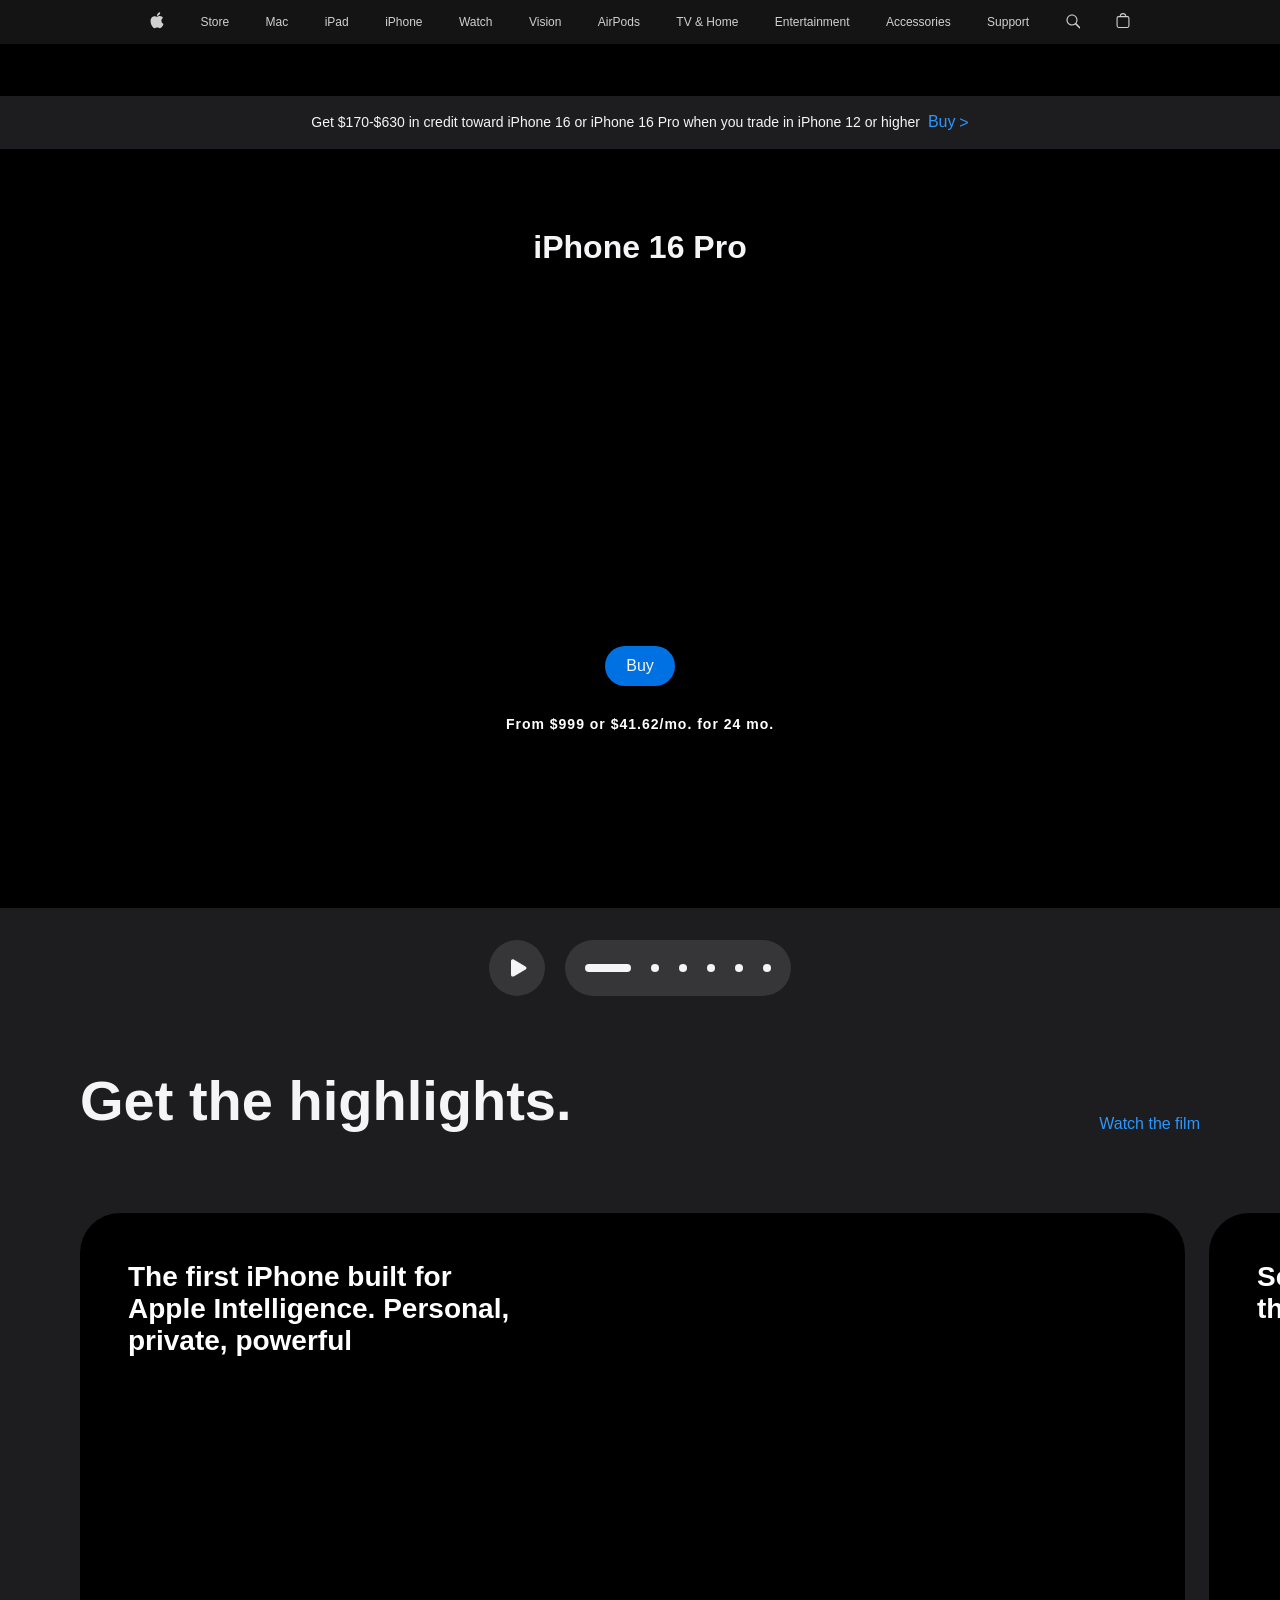
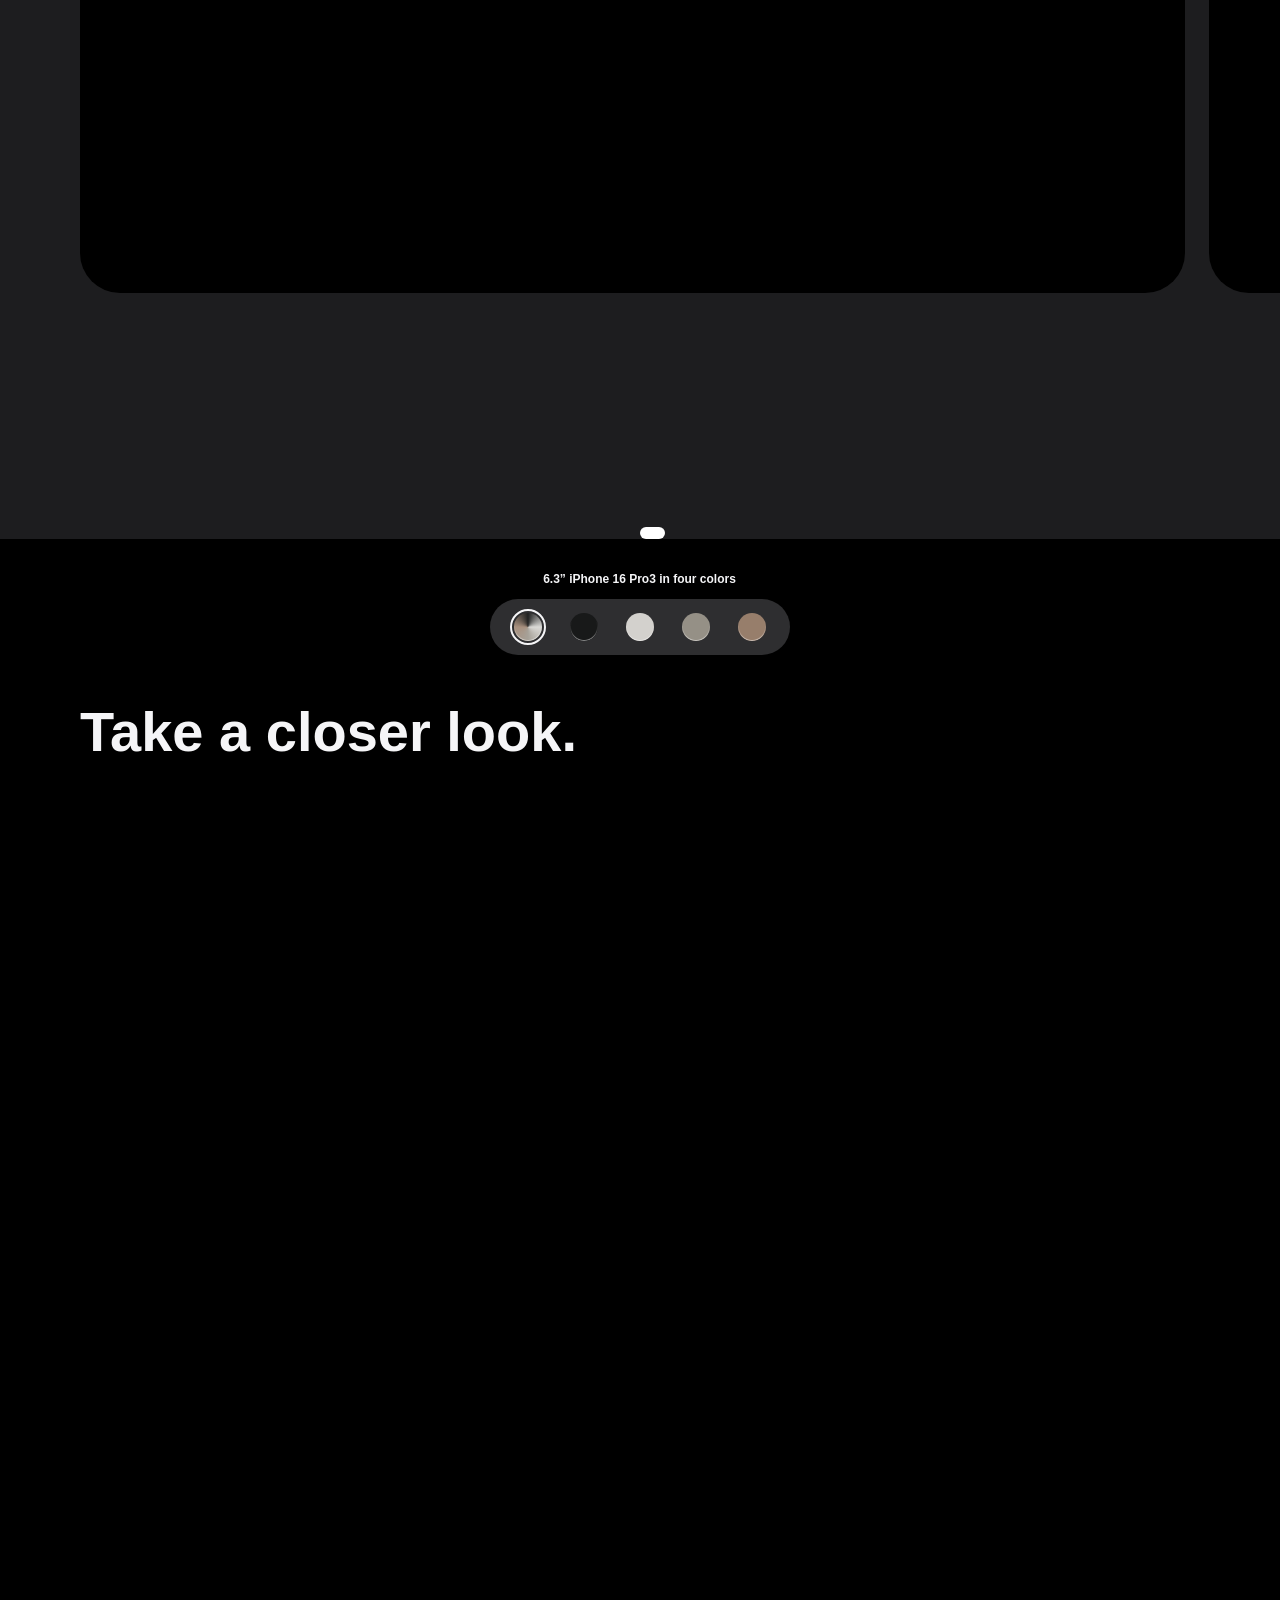
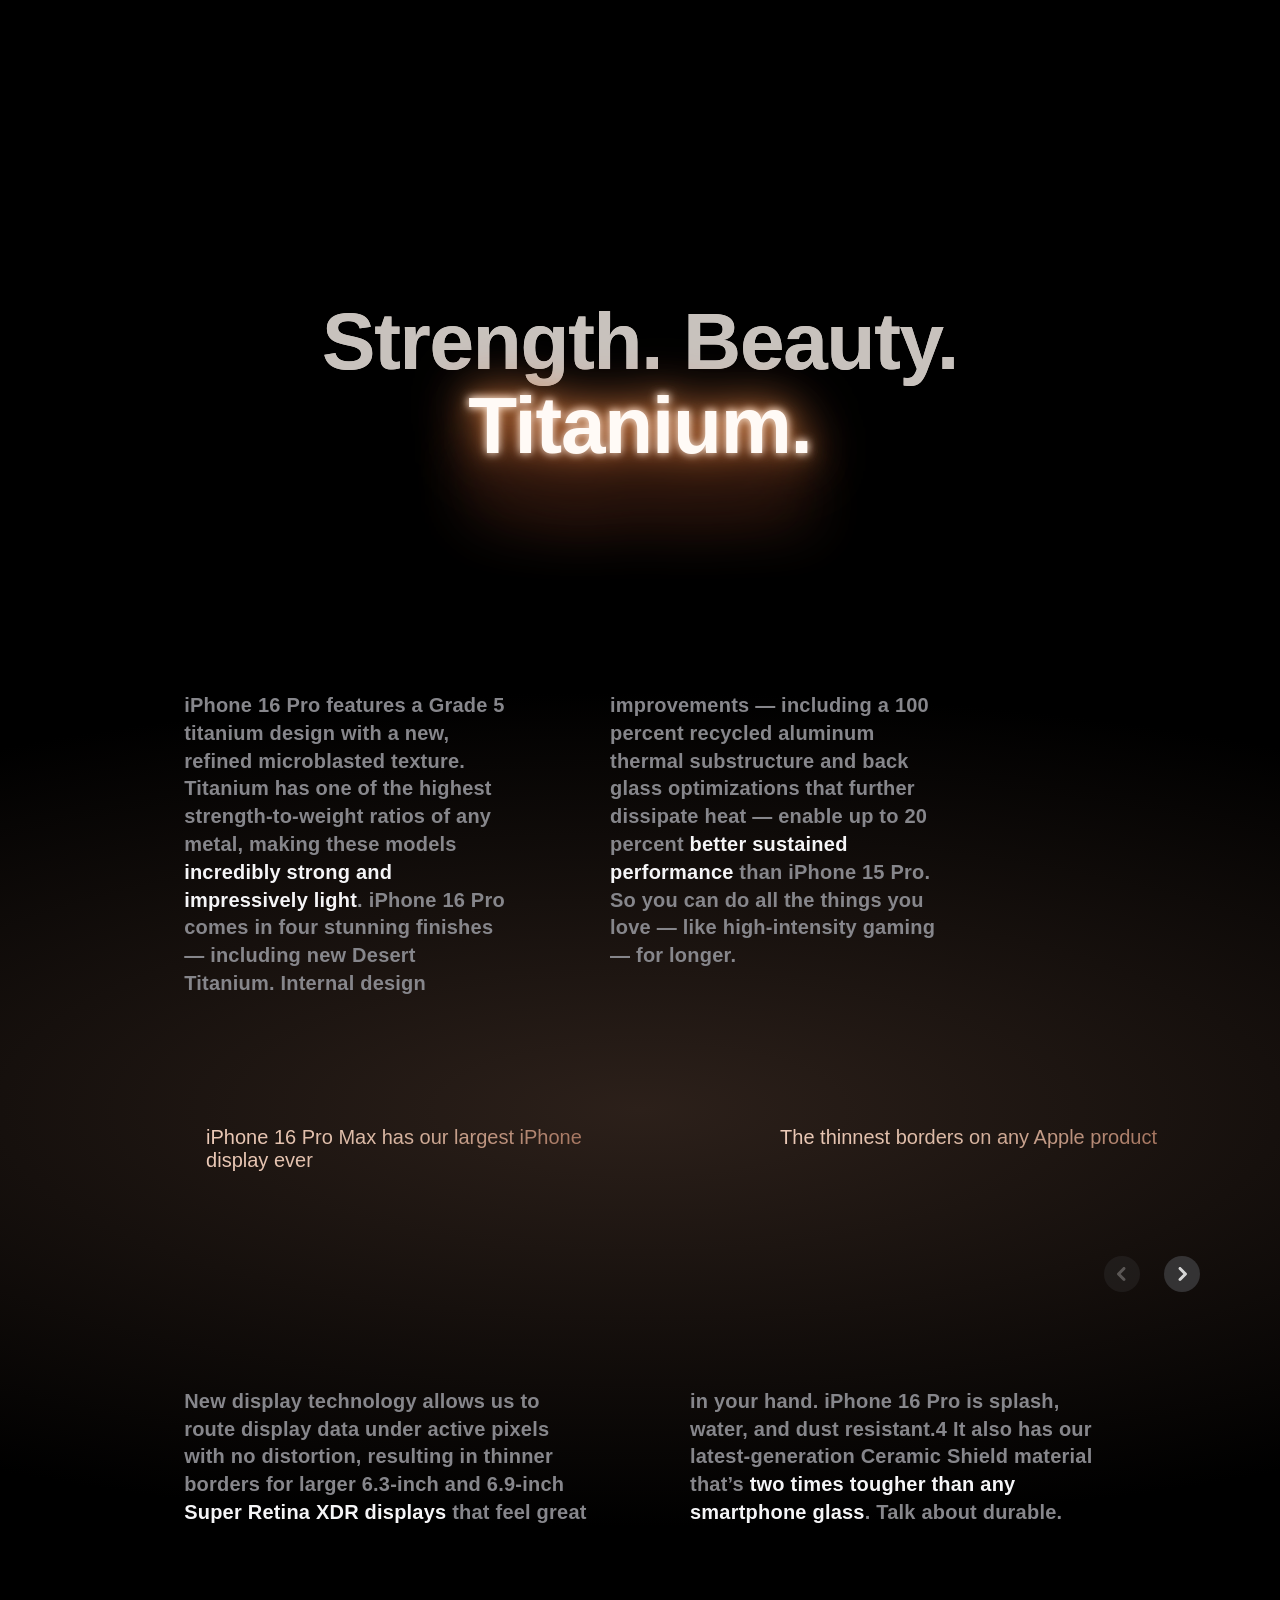
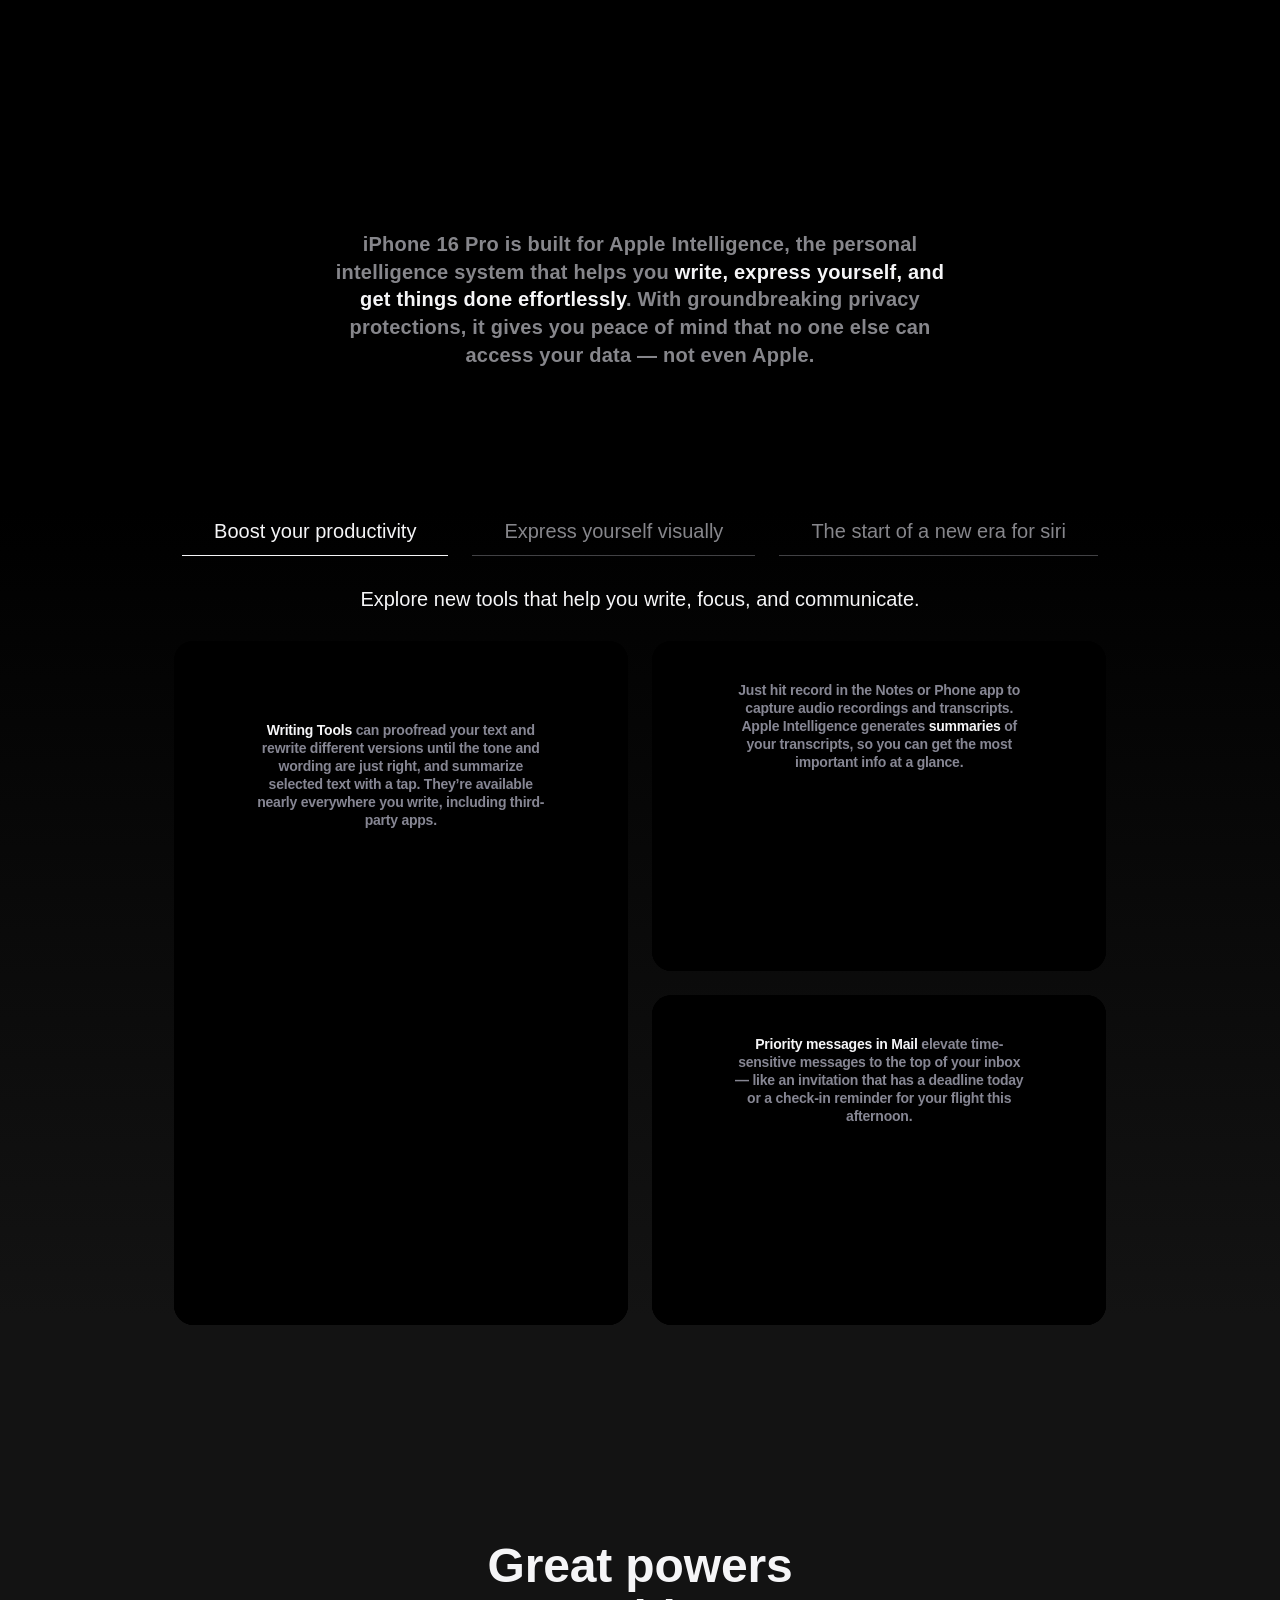
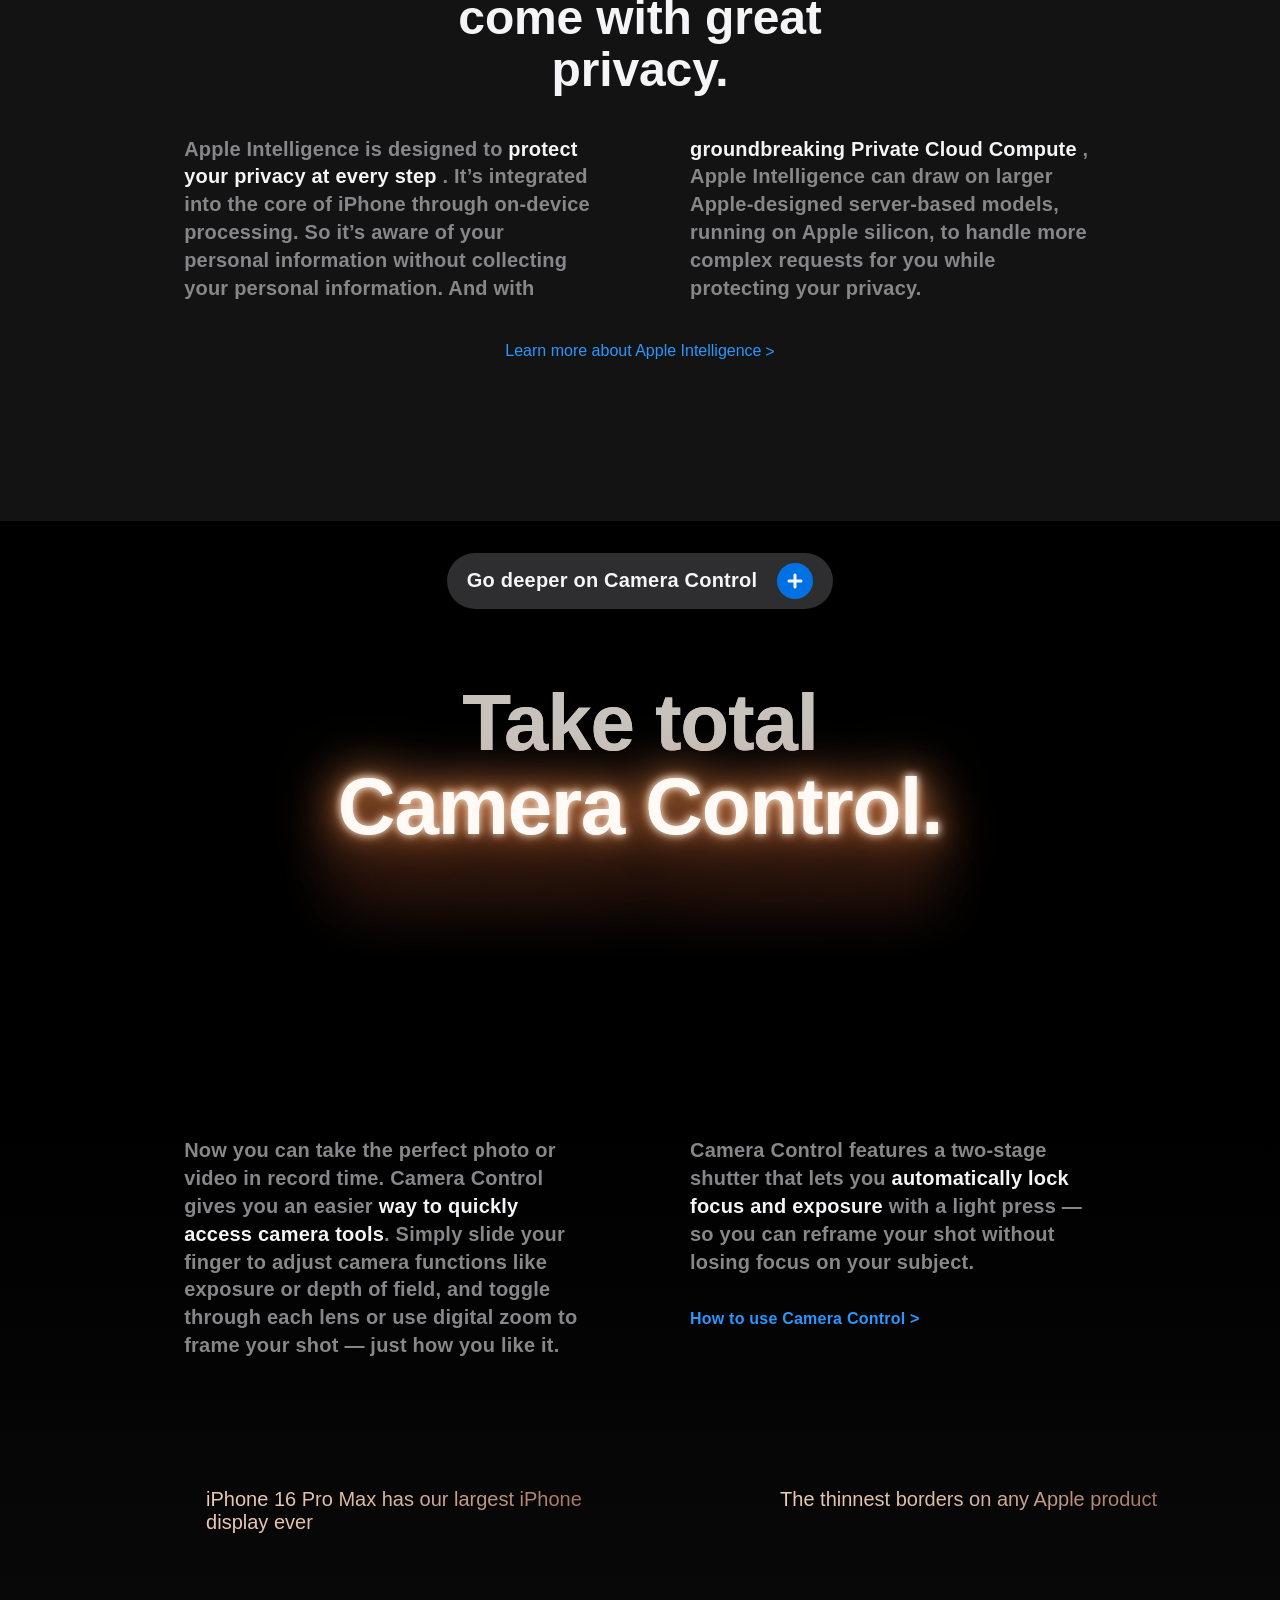
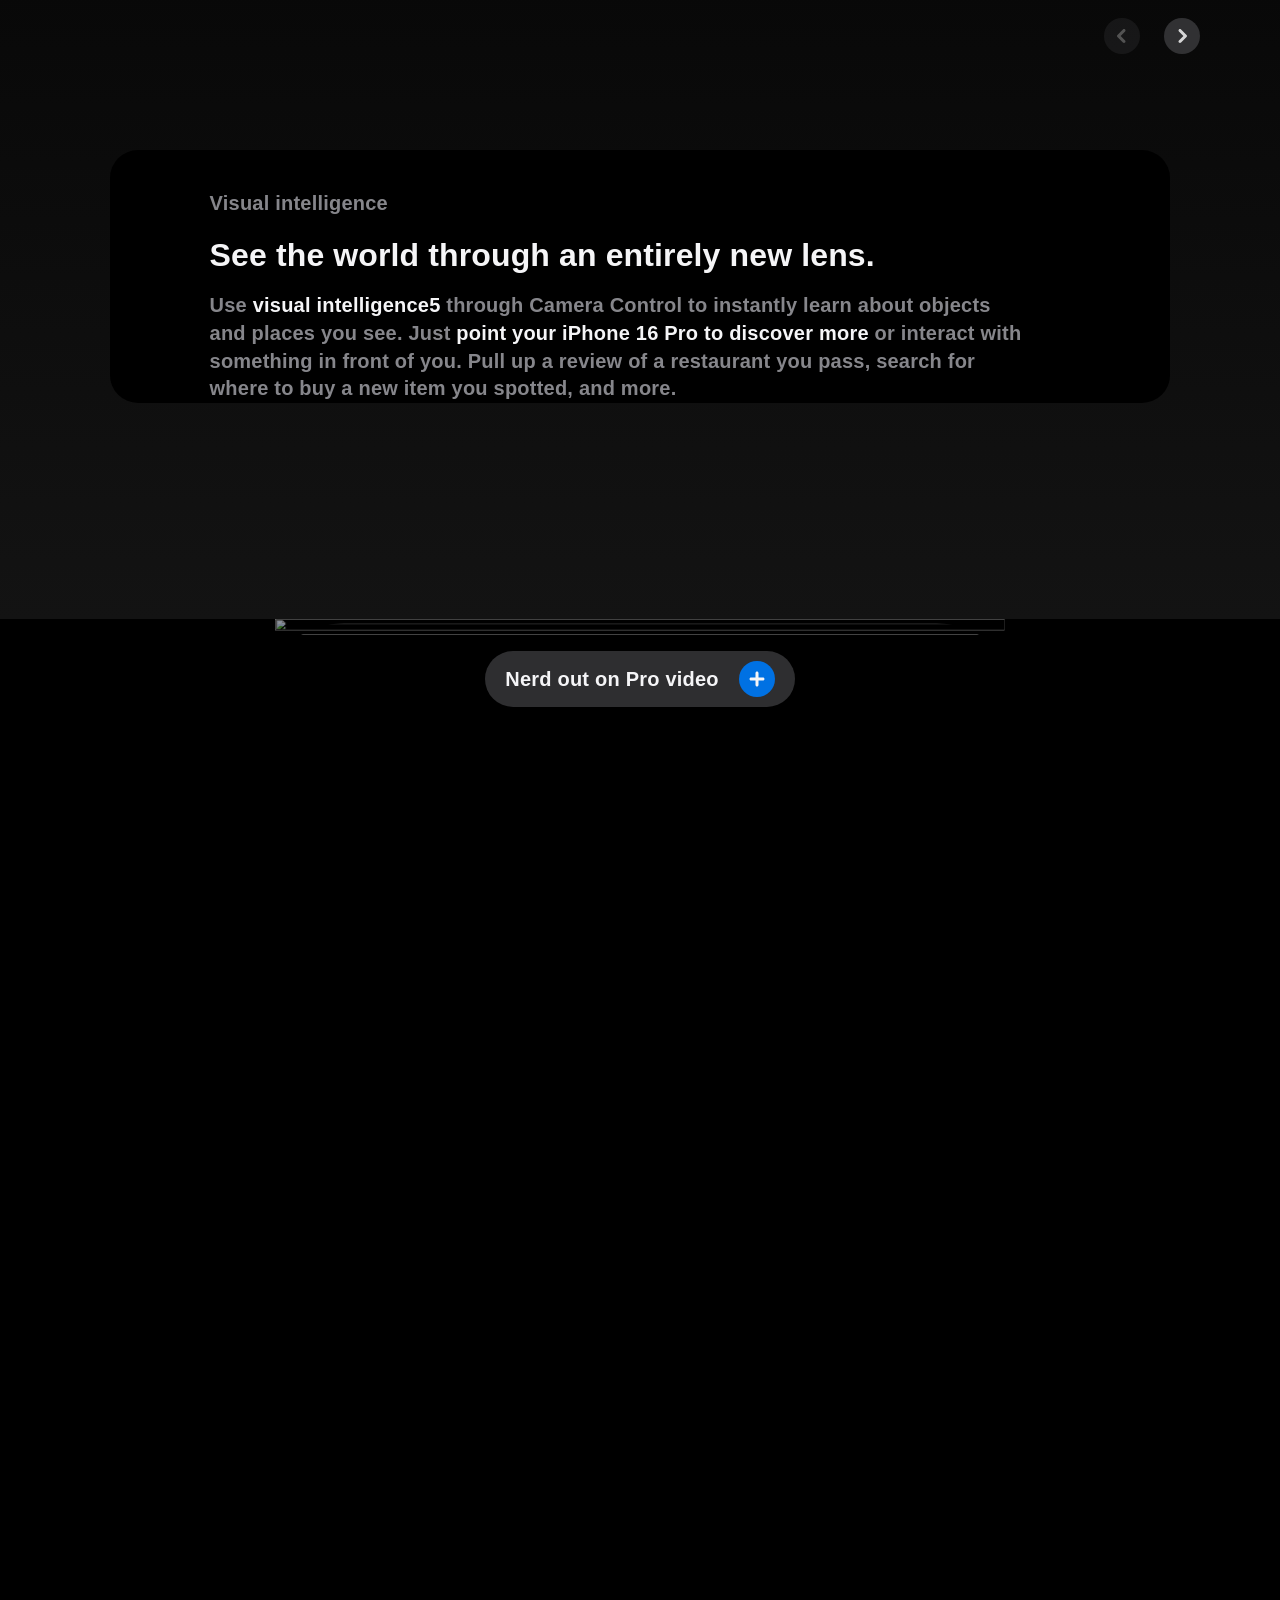
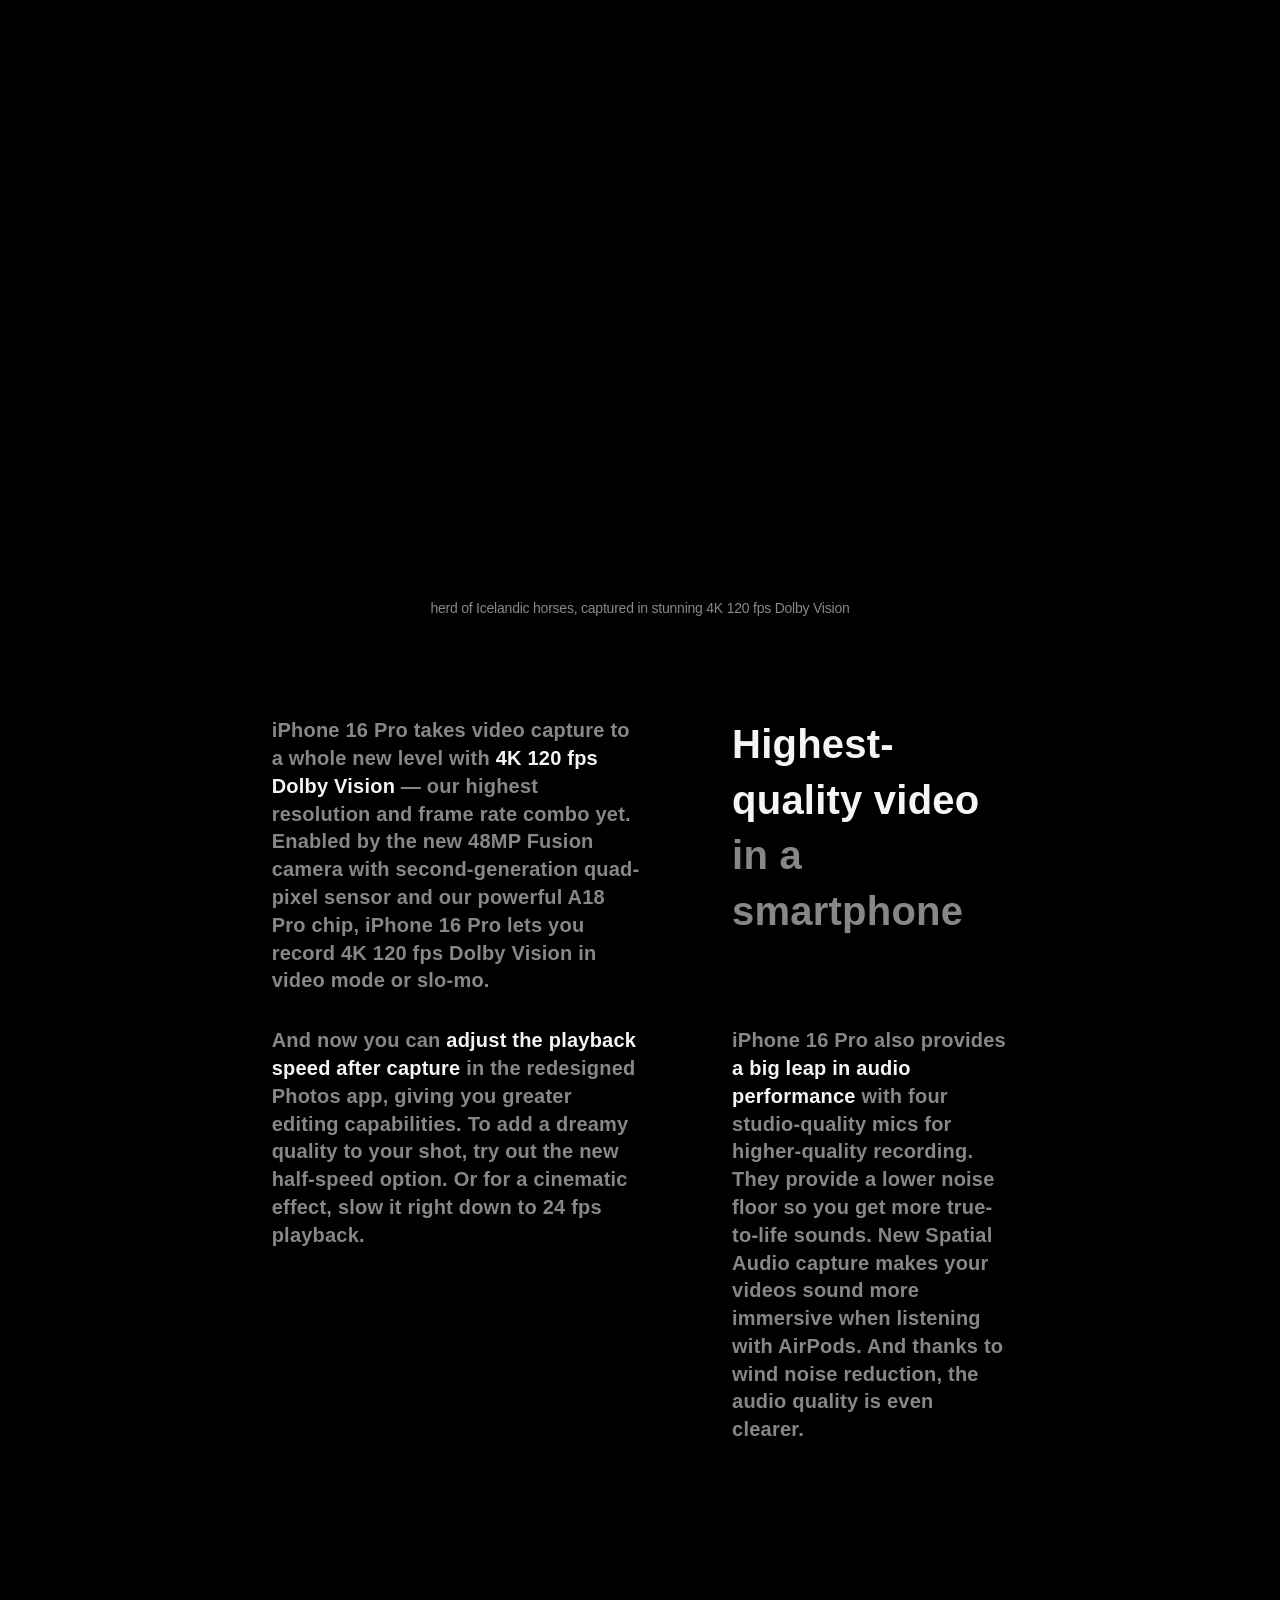
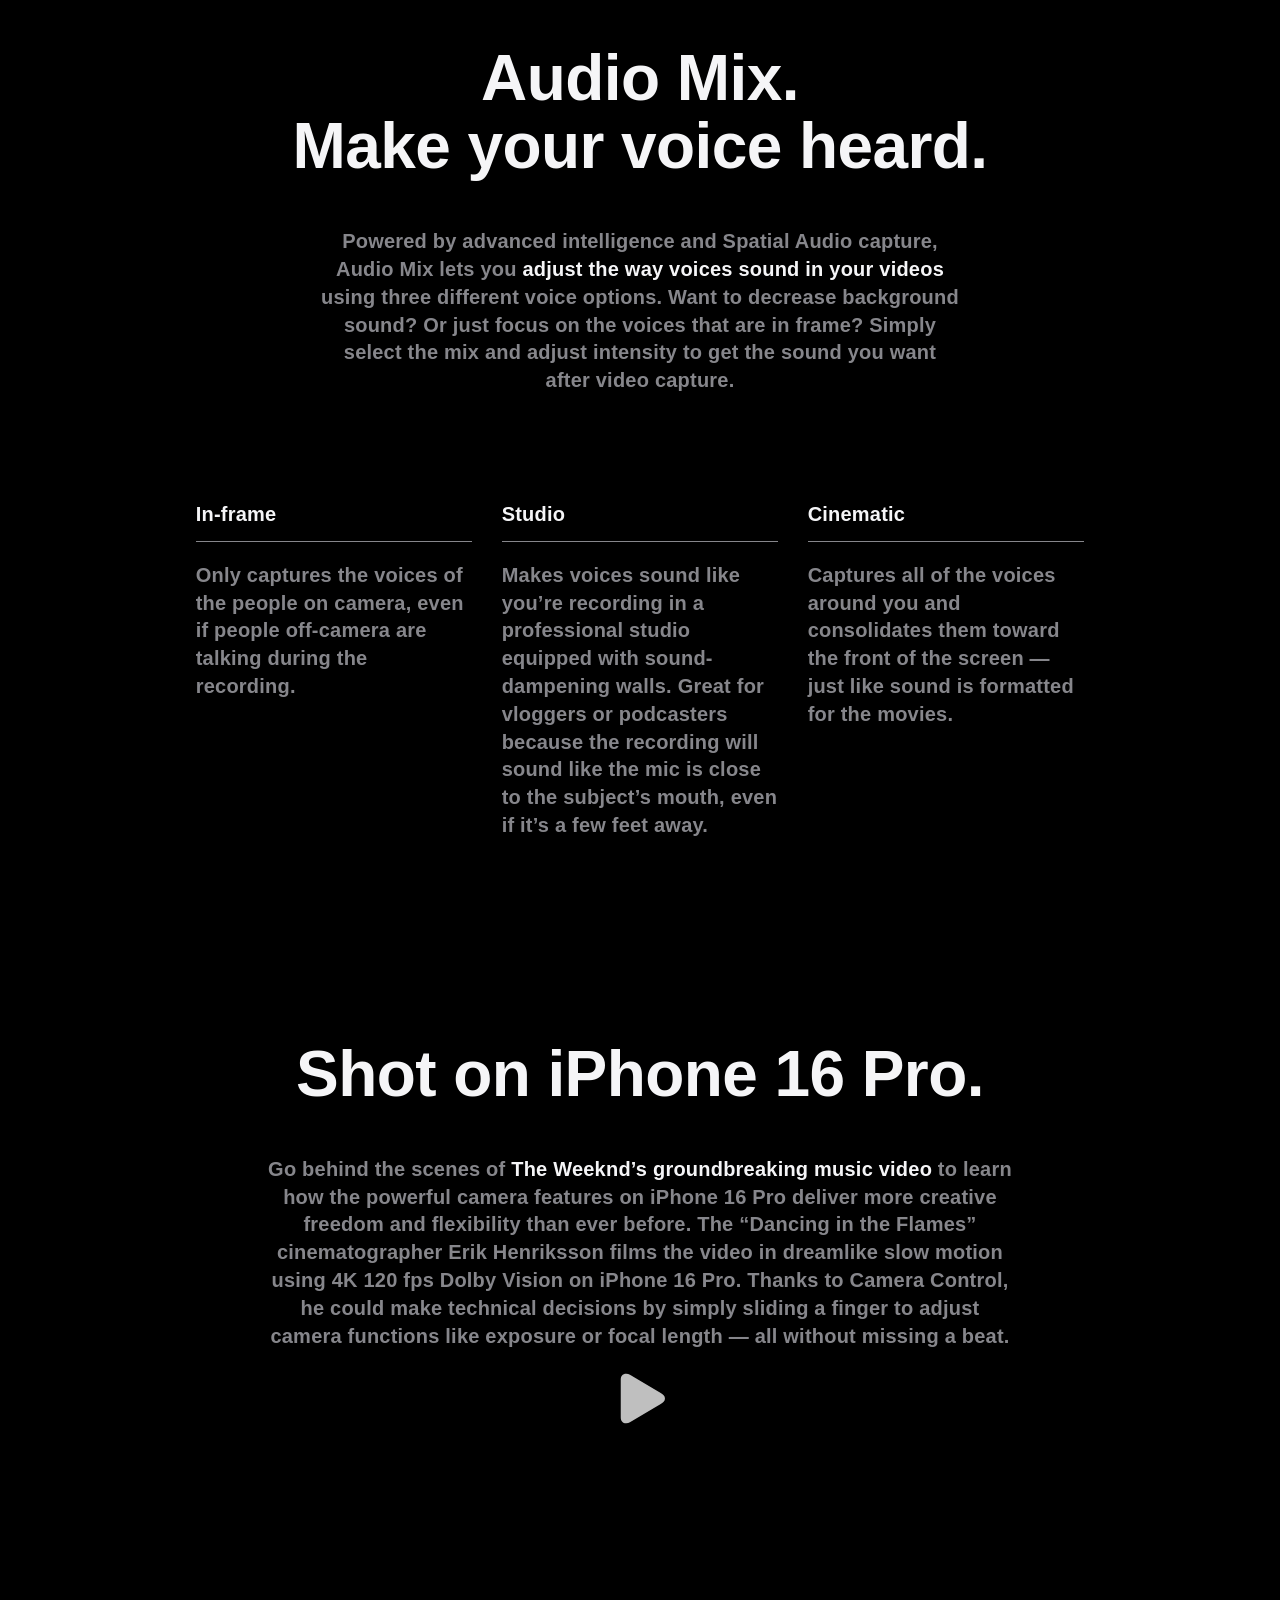
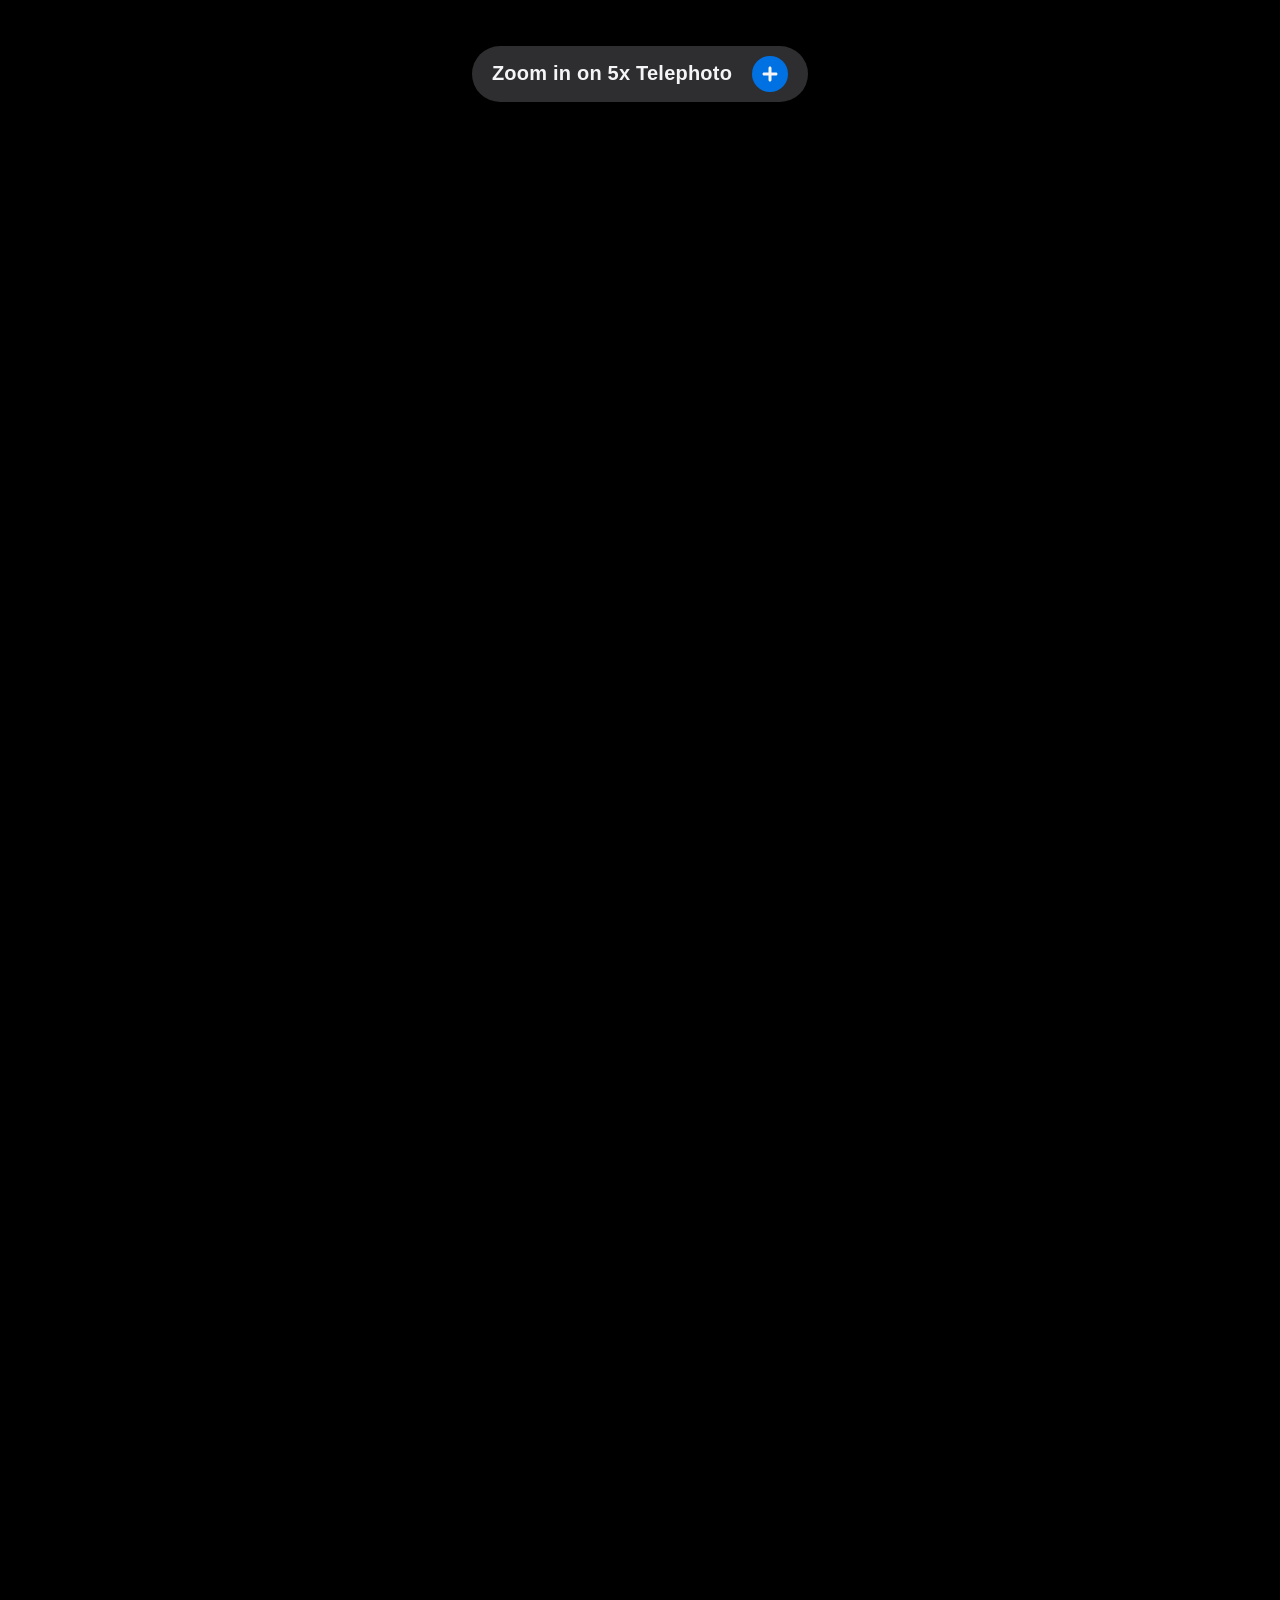
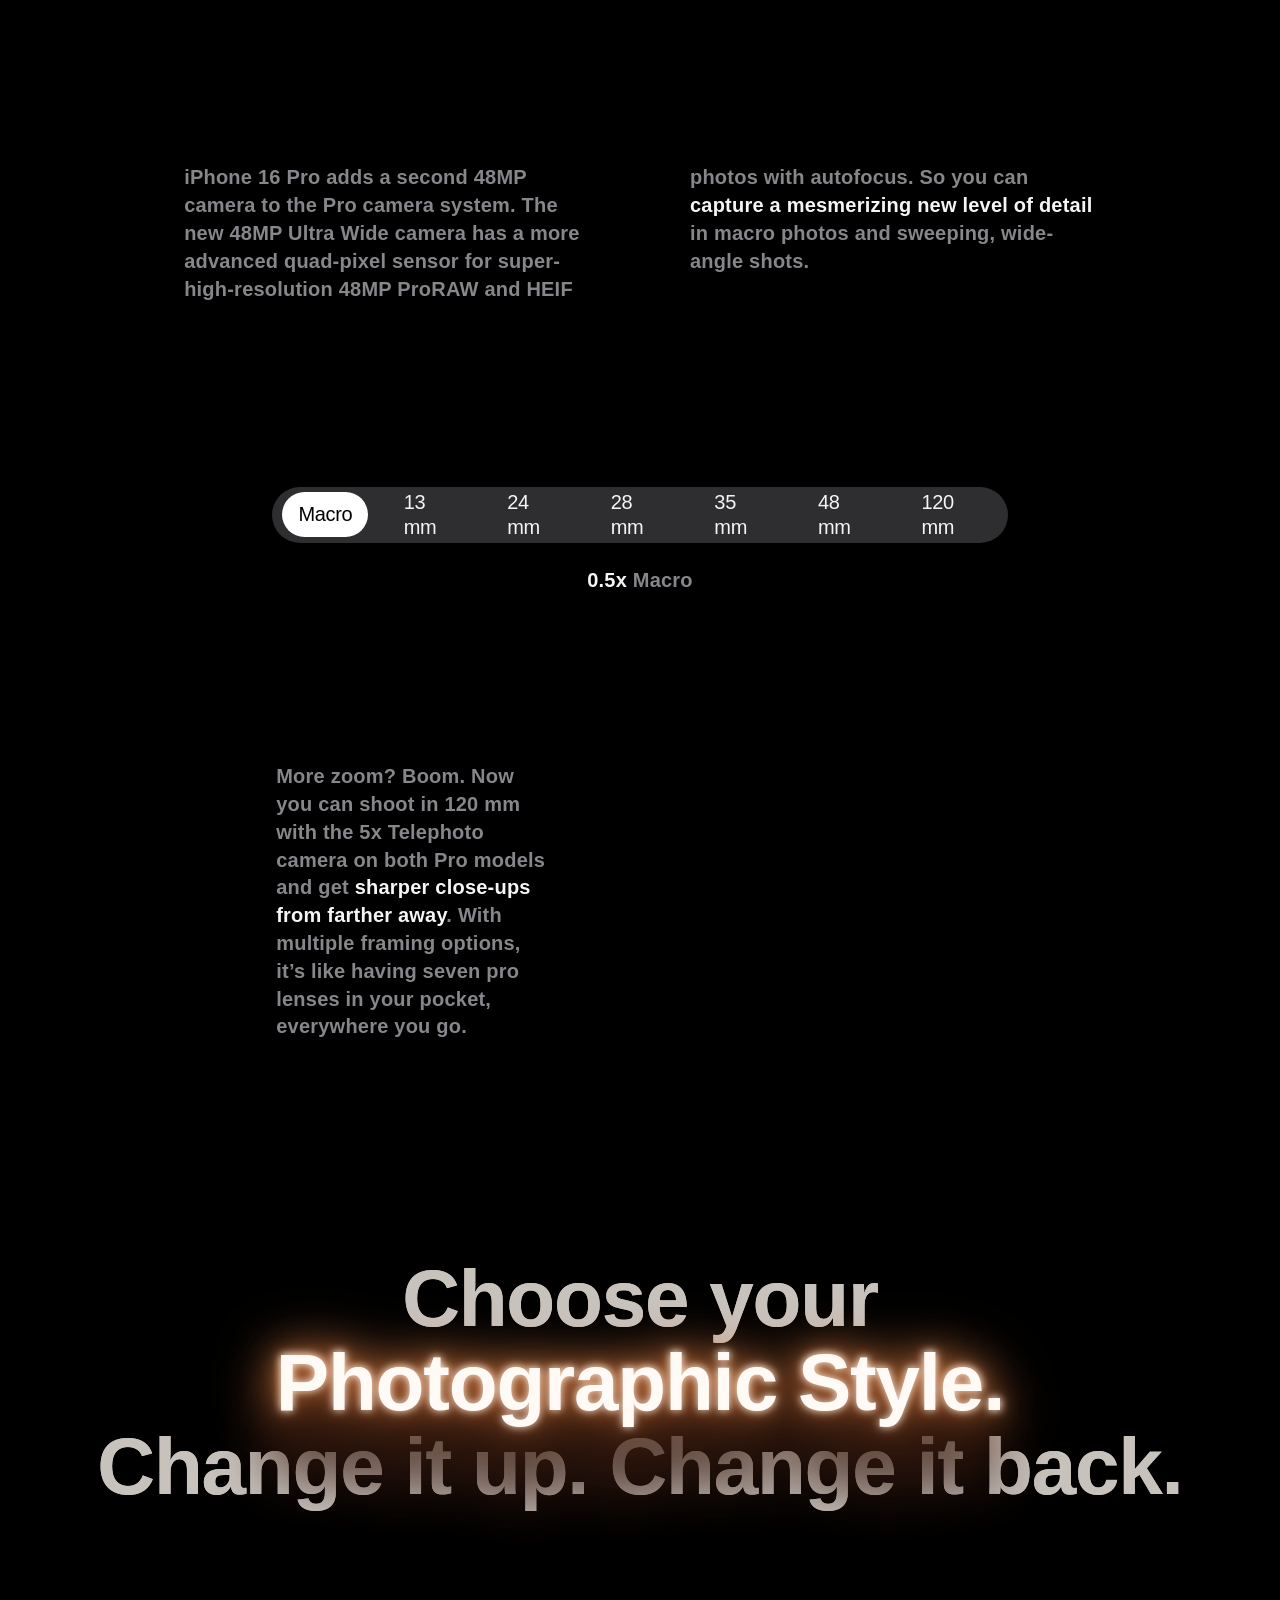
==== index.html @ 5efe0262 "modified:   css/component.css 	modified:   css/index.css 	modified:   index.html" ====
<!DOCTYPE html>
<html lang="en">
  <head>
    <meta charset="UTF-8" />
    <meta http-equiv="X-UA-Compatible" content="IE=edge" />
    <meta name="viewport" content="width=device-width, initial-scale=1.0" />
    <title>Document</title>
    <link rel="stylesheet" href="css/reset.css" />
    <link rel="stylesheet" href="css/index.css" />
    <script src="js/tools.js"></script>
    <script src="js/index.js"></script>
  </head>
  <body>
    <nav class="navcls normalnav">
      <div class="navoverlay">
      </div>
      <ul>
        <li>
          <a href="#">
            <svg height="44" viewBox="0 0 14 44" width="14">
              <path
                d="m13.0729 17.6825a3.61 3.61 0 0 0 -1.7248 3.0365 3.5132 3.5132 0 0 0 2.1379 3.2223 8.394 8.394 0 0 1 -1.0948 2.2618c-.6816.9812-1.3943 1.9623-2.4787 1.9623s-1.3633-.63-2.613-.63c-1.2187 0-1.6525.6507-2.644.6507s-1.6834-.9089-2.4787-2.0243a9.7842 9.7842 0 0 1 -1.6628-5.2776c0-3.0984 2.014-4.7405 3.9969-4.7405 1.0535 0 1.9314.6919 2.5924.6919.63 0 1.6112-.7333 2.8092-.7333a3.7579 3.7579 0 0 1 3.1604 1.5802zm-3.7284-2.8918a3.5615 3.5615 0 0 0 .8469-2.22 1.5353 1.5353 0 0 0 -.031-.32 3.5686 3.5686 0 0 0 -2.3445 1.2084 3.4629 3.4629 0 0 0 -.8779 2.1585 1.419 1.419 0 0 0 .031.2892 1.19 1.19 0 0 0 .2169.0207 3.0935 3.0935 0 0 0 2.1586-1.1368z"
              ></path>
            </svg>
          </a>
        </li>
        <li>
          <a href="#">Store</a>
          <div class="secondmenu">
            <nav>
              <ul class="flyout-menu">
                <li class="flyout-column">
                  <span class="graytext flyout-item">Shop</span>
                  <h2 class="contenttext7 flyout-item">
                    <a href="#">Explore All iPhone</a>
                  </h2>
                  <h2 class="contenttext7 flyout-item">
                    <a href="#">iPhone 16 Pro</a>
                  </h2>
                  <h2 class="contenttext7 flyout-item">
                    <a href="#">iPhone 16</a>
                  </h2>
                  <h2 class="contenttext7 flyout-item">
                    <a href="#">iPhone 16e</a>
                  </h2>
                  <h2 class="contenttext7 flyout-item">
                    <a href="#">iPhone 15</a>
                  </h2>
                </li>
                <li class="flyout-column">
                  <span class="graytext flyout-item">Quick Links</span>
                  <a class="flyout-item" href="#">Shop iPhone</a>
                  <a class="flyout-item" href="#">iPhone Accessories</a>
                  <a class="flyout-item" href="#">Apple Trade In</a>
                  <a class="flyout-item" href="#">Carrier Deals at Apple</a>
                  <a class="flyout-item" href="#">Financing</a>
                </li>
                <li class="flyout-column">
                  <span class="graytext flyout-item">Shop Special Stores</span>
                  <a class="flyout-item" href="#">iPhone Support</a>
                  <a class="flyout-item" href="#">AppleCare+ for iPhone</a>
                  <a class="flyout-item" href="#">iOS 26 Preview</a>
                  <a class="flyout-item" href="#">Apple Intelligence</a>
                  <a class="flyout-item" href="#">Apps by Apple</a>
                  <a class="flyout-item" href="#">iPhone Privacy</a>
                  <a class="flyout-item" href="#">iCloud+</a>
                  <a class="flyout-item" href="#">Wallet, Pay, Card</a>
                  <a class="flyout-item" href="#">Siri</a>
                </li>
              </ul>
            </nav>
          </div>
        </li>
        <li>
          <a href="#">Mac</a>
          <div class="secondmenu">
            <nav>
              <ul class="flyout-menu">
                <li class="flyout-column">
                  <span class="graytext flyout-item">Shop</span>
                  <h2 class="contenttext7 flyout-item">
                    <a href="#">Explore All iPhone</a>
                  </h2>
                  <h2 class="contenttext7 flyout-item">
                    <a href="#">iPhone 16 Pro</a>
                  </h2>
                  <h2 class="contenttext7 flyout-item">
                    <a href="#">iPhone 16</a>
                  </h2>
                  <h2 class="contenttext7 flyout-item">
                    <a href="#">iPhone 16e</a>
                  </h2>
                  <h2 class="contenttext7 flyout-item">
                    <a href="#">iPhone 15</a>
                  </h2>
                  <h2 class="contenttext7 flyout-item">
                    <a href="#">iPhone 15</a>
                  </h2>
                  <h2 class="contenttext7 flyout-item">
                    <a href="#">iPhone 15</a>
                  </h2>
                </li>
                <li class="flyout-column">
                  <span class="graytext flyout-item">Quick Links</span>
                  <a class="flyout-item" href="#">Shop iPhone</a>
                  <a class="flyout-item" href="#">iPhone Accessories</a>
                  <a class="flyout-item" href="#">Apple Trade In</a>
                  <a class="flyout-item" href="#">Carrier Deals at Apple</a>
                  <a class="flyout-item" href="#">Financing</a>
                  <a class="flyout-item" href="#">Financing</a>
                  <a class="flyout-item" href="#">Financing</a>
                  <a class="flyout-item" href="#">Financing</a>
                  <a class="flyout-item" href="#">Financing</a>
                </li>
                <li class="flyout-column">
                  <span class="graytext flyout-item">Shop Special Stores</span>
                  <a class="flyout-item" href="#">iPhone Support</a>
                  <a class="flyout-item" href="#">AppleCare+ for iPhone</a>
                  <a class="flyout-item" href="#">iOS 26 Preview</a>
                  <a class="flyout-item" href="#">Apple Intelligence</a>
                  <a class="flyout-item" href="#">Apps by Apple</a>
                </li>
              </ul>
            </nav>
          </div>
        </li>
        <li>
          <a href="#">iPad</a>
          <div class="secondmenu">
            <nav>
              <ul class="flyout-menu">
                <li class="flyout-column">
                  <span class="graytext flyout-item">Shop</span>
                  <h2 class="contenttext7 flyout-item">
                    <a href="#">Explore All iPhone</a>
                  </h2>
                  <h2 class="contenttext7 flyout-item">
                    <a href="#">iPhone 16 Pro</a>
                  </h2>
                  <h2 class="contenttext7 flyout-item">
                    <a href="#">iPhone 16</a>
                  </h2>
                  </h2>
                </li>
                <li class="flyout-column">
                  <span class="graytext flyout-item">Quick Links</span>
                  <a class="flyout-item" href="#">Shop iPhone</a>
                  <a class="flyout-item" href="#">iPhone Accessories</a>
                  <a class="flyout-item" href="#">Apple Trade In</a>
                </li>
                <li class="flyout-column">
                  <span class="graytext flyout-item">Shop Special Stores</span>
                  <a class="flyout-item" href="#">iPhone Support</a>
                  <a class="flyout-item" href="#">AppleCare+ for iPhone</a>
                  <a class="flyout-item" href="#">iOS 26 Preview</a>
                  <a class="flyout-item" href="#">Apple Intelligence</a>
                  <a class="flyout-item" href="#">Apps by Apple</a>
                </li>
              </ul>
            </nav>
          </div>
        </li>
        <li>
          <a href="#">iPhone</a>
          <div class="secondmenu">
            <nav>
              <ul class="flyout-menu">
                <li class="flyout-column">
                  <span class="graytext flyout-item">Shop</span>
                  <h2 class="contenttext7 flyout-item">
                    <a href="#">Explore All iPhone</a>
                  </h2>
                  <h2 class="contenttext7 flyout-item">
                    <a href="#">iPhone 16 Pro</a>
                  </h2>
                  <h2 class="contenttext7 flyout-item">
                    <a href="#">iPhone 16</a>
                  </h2>
                  <h2 class="contenttext7 flyout-item">
                    <a href="#">iPhone 16e</a>
                  </h2>
                  <h2 class="contenttext7 flyout-item">
                    <a href="#">iPhone 15</a>
                  </h2>
                  <h2 class="contenttext7 flyout-item">
                    <a href="#">iPhone 15</a>
                  </h2>
                  <h2 class="contenttext7 flyout-item">
                    <a href="#">iPhone 15</a>
                  </h2>
                </li>
                <li class="flyout-column">
                  <span class="graytext flyout-item">Quick Links</span>
                  <a class="flyout-item" href="#">Shop iPhone</a>
                  <a class="flyout-item" href="#">iPhone Accessories</a>
                  <a class="flyout-item" href="#">Apple Trade In</a>
                  <a class="flyout-item" href="#">Carrier Deals at Apple</a>
                  <a class="flyout-item" href="#">Financing</a>
                  <a class="flyout-item" href="#">Financing</a>
                  <a class="flyout-item" href="#">Financing</a>
                  <a class="flyout-item" href="#">Financing</a>
                  <a class="flyout-item" href="#">Financing</a>
                </li>
                <li class="flyout-column">
                  <span class="graytext flyout-item">Shop Special Stores</span>
                  <a class="flyout-item" href="#">iPhone Support</a>
                  <a class="flyout-item" href="#">iPhone Support</a>
                  <a class="flyout-item" href="#">iPhone Support</a>
                  <a class="flyout-item" href="#">iPhone Support</a>
                  <a class="flyout-item" href="#">AppleCare+ for iPhone</a>
                  <a class="flyout-item" href="#">iOS 26 Preview</a>
                  <a class="flyout-item" href="#">Apple Intelligence</a>
                  <a class="flyout-item" href="#">Apps by Apple</a>
                </li>
              </ul>
            </nav>
          </div>
        </li>
        <li>
          <a href="#">Watch</a>
          <div class="secondmenu">
            <nav>
              <ul class="flyout-menu">
                <li class="flyout-column">
                  <span class="graytext flyout-item">Shop</span>
                  <h2 class="contenttext7 flyout-item">
                    <a href="#">Explore All iPhone</a>
                  </h2>
                  <h2 class="contenttext7 flyout-item">
                    <a href="#">iPhone 16 Pro</a>
                  </h2>
                  <h2 class="contenttext7 flyout-item">
                    <a href="#">iPhone 16</a>
                  </h2>
                  <h2 class="contenttext7 flyout-item">
                    <a href="#">iPhone 16e</a>
                  </h2>
                </li>
                <li class="flyout-column">
                  <span class="graytext flyout-item">Quick Links</span>
                  <a class="flyout-item" href="#">Shop iPhone</a>
                  <a class="flyout-item" href="#">iPhone Accessories</a>
                  <a class="flyout-item" href="#">Apple Trade In</a>
                  <a class="flyout-item" href="#">Financing</a>
                  <a class="flyout-item" href="#">Financing</a>
                  <a class="flyout-item" href="#">Financing</a>
                  <a class="flyout-item" href="#">Financing</a>
                </li>
                <li class="flyout-column">
                  <span class="graytext flyout-item">Shop Special Stores</span>
                  <a class="flyout-item" href="#">iPhone Support</a>
                  <a class="flyout-item" href="#">AppleCare+ for iPhone</a>
                  <a class="flyout-item" href="#">iOS 26 Preview</a>
                  <a class="flyout-item" href="#">Apple Intelligence</a>
                  <a class="flyout-item" href="#">Apps by Apple</a>
                </li>
              </ul>
            </nav>
          </div>
        </li>
        <li>
          <a href="#">Vision</a>
          <div class="secondmenu">
            <nav>
              <ul class="flyout-menu">
                <li class="flyout-column">
                  <span class="graytext flyout-item">Shop</span>
                  <h2 class="contenttext7 flyout-item">
                    <a href="#">Explore All iPhone</a>
                  </h2>
                  <h2 class="contenttext7 flyout-item">
                    <a href="#">iPhone 16 Pro</a>
                  </h2>
                  <h2 class="contenttext7 flyout-item">
                    <a href="#">iPhone 16</a>
                  </h2>
                  <h2 class="contenttext7 flyout-item">
                    <a href="#">iPhone 16e</a>
                  </h2>
                  <h2 class="contenttext7 flyout-item">
                    <a href="#">iPhone 15</a>
                  </h2>
                  <h2 class="contenttext7 flyout-item">
                    <a href="#">iPhone 15</a>
                  </h2>
                  <h2 class="contenttext7 flyout-item">
                    <a href="#">iPhone 15</a>
                  </h2>
                </li>
                <li class="flyout-column">
                  <span class="graytext flyout-item">Quick Links</span>
                  <a class="flyout-item" href="#">Shop iPhone</a>
                  <a class="flyout-item" href="#">iPhone Accessories</a>
                  <a class="flyout-item" href="#">Apple Trade In</a>
                  <a class="flyout-item" href="#">Carrier Deals at Apple</a>
                  <a class="flyout-item" href="#">Financing</a>
                  <a class="flyout-item" href="#">Financing</a>
                  <a class="flyout-item" href="#">Financing</a>
                  <a class="flyout-item" href="#">Financing</a>
                  <a class="flyout-item" href="#">Financing</a>
                </li>
                <li class="flyout-column">
                  <span class="graytext flyout-item">Shop Special Stores</span>
                  <a class="flyout-item" href="#">iPhone Support</a>
                  <a class="flyout-item" href="#">AppleCare+ for iPhone</a>
                  <a class="flyout-item" href="#">iOS 26 Preview</a>
                  <a class="flyout-item" href="#">Apple Intelligence</a>
                  <a class="flyout-item" href="#">Apps by Apple</a>
                </li>
              </ul>
            </nav>
          </div>
        </li>
        <li>
          <a href="#">AirPods</a>
          <div class="secondmenu">
            <nav>
              <ul class="flyout-menu">
                <li class="flyout-column">
                  <span class="graytext flyout-item">Shop</span>
                  <h2 class="contenttext7 flyout-item">
                    <a href="#">Explore All iPhone</a>
                  </h2>
                  <h2 class="contenttext7 flyout-item">
                    <a href="#">iPhone 16 Pro</a>
                  </h2>
                  <h2 class="contenttext7 flyout-item">
                    <a href="#">iPhone 16</a>
                  </h2>
                  <h2 class="contenttext7 flyout-item">
                    <a href="#">iPhone 16e</a>
                  </h2>
                  <h2 class="contenttext7 flyout-item">
                    <a href="#">iPhone 15</a>
                  </h2>
                  <h2 class="contenttext7 flyout-item">
                    <a href="#">iPhone 15</a>
                  </h2>
                  <h2 class="contenttext7 flyout-item">
                    <a href="#">iPhone 15</a>
                  </h2>
                </li>
                <li class="flyout-column">
                  <span class="graytext flyout-item">Quick Links</span>
                  <a class="flyout-item" href="#">Shop iPhone</a>
                  <a class="flyout-item" href="#">iPhone Accessories</a>
                  <a class="flyout-item" href="#">Apple Trade In</a>
                  <a class="flyout-item" href="#">Carrier Deals at Apple</a>
                  <a class="flyout-item" href="#">Financing</a>
                  <a class="flyout-item" href="#">Financing</a>
                  <a class="flyout-item" href="#">Financing</a>
                  <a class="flyout-item" href="#">Financing</a>
                  <a class="flyout-item" href="#">Financing</a>
                </li>
                <li class="flyout-column">
                  <span class="graytext flyout-item">Shop Special Stores</span>
                  <a class="flyout-item" href="#">iPhone Support</a>
                  <a class="flyout-item" href="#">AppleCare+ for iPhone</a>
                  <a class="flyout-item" href="#">iOS 26 Preview</a>
                  <a class="flyout-item" href="#">Apple Intelligence</a>
                  <a class="flyout-item" href="#">Apps by Apple</a>
                </li>
              </ul>
            </nav>
          </div>
        </li>
        <li>
          <a href="#">TV & Home</a>
          <div class="secondmenu">
            <nav>
              <ul class="flyout-menu">
                <li class="flyout-column">
                  <span class="graytext flyout-item">Shop</span>
                  <h2 class="contenttext7 flyout-item">
                    <a href="#">Explore All iPhone</a>
                  </h2>
                  <h2 class="contenttext7 flyout-item">
                    <a href="#">iPhone 16 Pro</a>
                  </h2>
                  <h2 class="contenttext7 flyout-item">
                    <a href="#">iPhone 16</a>
                  </h2>
                  <h2 class="contenttext7 flyout-item">
                    <a href="#">iPhone 16e</a>
                  </h2>
                  <h2 class="contenttext7 flyout-item">
                    <a href="#">iPhone 15</a>
                  </h2>
                  <h2 class="contenttext7 flyout-item">
                    <a href="#">iPhone 15</a>
                  </h2>
                  <h2 class="contenttext7 flyout-item">
                    <a href="#">iPhone 15</a>
                  </h2>
                </li>
                <li class="flyout-column">
                  <span class="graytext flyout-item">Quick Links</span>
                  <a class="flyout-item" href="#">Shop iPhone</a>
                  <a class="flyout-item" href="#">iPhone Accessories</a>
                  <a class="flyout-item" href="#">Apple Trade In</a>
                  <a class="flyout-item" href="#">Carrier Deals at Apple</a>
                  <a class="flyout-item" href="#">Financing</a>
                  <a class="flyout-item" href="#">Financing</a>
                  <a class="flyout-item" href="#">Financing</a>
                  <a class="flyout-item" href="#">Financing</a>
                  <a class="flyout-item" href="#">Financing</a>
                </li>
                <li class="flyout-column">
                  <span class="graytext flyout-item">Shop Special Stores</span>
                  <a class="flyout-item" href="#">iPhone Support</a>
                  <a class="flyout-item" href="#">AppleCare+ for iPhone</a>
                  <a class="flyout-item" href="#">iOS 26 Preview</a>
                  <a class="flyout-item" href="#">Apple Intelligence</a>
                  <a class="flyout-item" href="#">Apps by Apple</a>
                </li>
              </ul>
            </nav>
          </div>
        </li>
        <li>
          <a href="#">Entertainment</a>
          <div class="secondmenu">
            <nav>
              <ul class="flyout-menu">
                <li class="flyout-column">
                  <span class="graytext flyout-item">Shop</span>
                  <h2 class="contenttext7 flyout-item">
                    <a href="#">Explore All iPhone</a>
                  </h2>
                  <h2 class="contenttext7 flyout-item">
                    <a href="#">iPhone 16 Pro</a>
                  </h2>
                  <h2 class="contenttext7 flyout-item">
                    <a href="#">iPhone 16</a>
                  </h2>
                  <h2 class="contenttext7 flyout-item">
                    <a href="#">iPhone 16e</a>
                  </h2>
                  <h2 class="contenttext7 flyout-item">
                    <a href="#">iPhone 15</a>
                  </h2>
                  <h2 class="contenttext7 flyout-item">
                    <a href="#">iPhone 15</a>
                  </h2>
                  <h2 class="contenttext7 flyout-item">
                    <a href="#">iPhone 15</a>
                  </h2>
                </li>
                <li class="flyout-column">
                  <span class="graytext flyout-item">Quick Links</span>
                  <a class="flyout-item" href="#">Shop iPhone</a>
                  <a class="flyout-item" href="#">iPhone Accessories</a>
                  <a class="flyout-item" href="#">Apple Trade In</a>
                  <a class="flyout-item" href="#">Carrier Deals at Apple</a>
                  <a class="flyout-item" href="#">Financing</a>
                  <a class="flyout-item" href="#">Financing</a>
                  <a class="flyout-item" href="#">Financing</a>
                  <a class="flyout-item" href="#">Financing</a>
                  <a class="flyout-item" href="#">Financing</a>
                </li>
                <li class="flyout-column">
                  <span class="graytext flyout-item">Shop Special Stores</span>
                  <a class="flyout-item" href="#">iPhone Support</a>
                  <a class="flyout-item" href="#">AppleCare+ for iPhone</a>
                  <a class="flyout-item" href="#">iOS 26 Preview</a>
                  <a class="flyout-item" href="#">Apple Intelligence</a>
                  <a class="flyout-item" href="#">Apps by Apple</a>
                </li>
              </ul>
            </nav>
          </div>
        </li>
        <li>
          <a href="#">Accessories</a>
          <div class="secondmenu">
            <nav>
              <ul class="flyout-menu">
                <li class="flyout-column">
                  <span class="graytext flyout-item">Shop</span>
                  <h2 class="contenttext7 flyout-item">
                    <a href="#">Explore All iPhone</a>
                  </h2>
                  <h2 class="contenttext7 flyout-item">
                    <a href="#">iPhone 16 Pro</a>
                  </h2>
                  <h2 class="contenttext7 flyout-item">
                    <a href="#">iPhone 16</a>
                  </h2>
                  <h2 class="contenttext7 flyout-item">
                    <a href="#">iPhone 16e</a>
                  </h2>
                  <h2 class="contenttext7 flyout-item">
                    <a href="#">iPhone 15</a>
                  </h2>
                  <h2 class="contenttext7 flyout-item">
                    <a href="#">iPhone 15</a>
                  </h2>
                  <h2 class="contenttext7 flyout-item">
                    <a href="#">iPhone 15</a>
                  </h2>
                </li>
                <li class="flyout-column">
                  <span class="graytext flyout-item">Quick Links</span>
                  <a class="flyout-item" href="#">Shop iPhone</a>
                  <a class="flyout-item" href="#">iPhone Accessories</a>
                  <a class="flyout-item" href="#">Apple Trade In</a>
                  <a class="flyout-item" href="#">Carrier Deals at Apple</a>
                  <a class="flyout-item" href="#">Financing</a>
                  <a class="flyout-item" href="#">Financing</a>
                  <a class="flyout-item" href="#">Financing</a>
                  <a class="flyout-item" href="#">Financing</a>
                  <a class="flyout-item" href="#">Financing</a>
                </li>
                <li class="flyout-column">
                  <span class="graytext flyout-item">Shop Special Stores</span>
                  <a class="flyout-item" href="#">iPhone Support</a>
                  <a class="flyout-item" href="#">AppleCare+ for iPhone</a>
                  <a class="flyout-item" href="#">iOS 26 Preview</a>
                  <a class="flyout-item" href="#">Apple Intelligence</a>
                  <a class="flyout-item" href="#">Apps by Apple</a>
                </li>
              </ul>
            </nav>
          </div>
        </li>
        <li>
          <a href="#">Support</a>
          <div class="secondmenu">
            <nav>
              <ul class="flyout-menu">
                <li class="flyout-column">
                  <span class="graytext flyout-item">Shop</span>
                  <h2 class="contenttext7 flyout-item">
                    <a href="#">Explore All iPhone</a>
                  </h2>
                  <h2 class="contenttext7 flyout-item">
                    <a href="#">iPhone 16 Pro</a>
                  </h2>
                  <h2 class="contenttext7 flyout-item">
                    <a href="#">iPhone 16</a>
                  </h2>
                  <h2 class="contenttext7 flyout-item">
                    <a href="#">iPhone 16e</a>
                  </h2>
                  <h2 class="contenttext7 flyout-item">
                    <a href="#">iPhone 15</a>
                  </h2>
                  <h2 class="contenttext7 flyout-item">
                    <a href="#">iPhone 15</a>
                  </h2>
                  <h2 class="contenttext7 flyout-item">
                    <a href="#">iPhone 15</a>
                  </h2>
                </li>
                <li class="flyout-column">
                  <span class="graytext flyout-item">Quick Links</span>
                  <a class="flyout-item" href="#">Shop iPhone</a>
                  <a class="flyout-item" href="#">iPhone Accessories</a>
                  <a class="flyout-item" href="#">Apple Trade In</a>
                  <a class="flyout-item" href="#">Carrier Deals at Apple</a>
                  <a class="flyout-item" href="#">Financing</a>
                  <a class="flyout-item" href="#">Financing</a>
                  <a class="flyout-item" href="#">Financing</a>
                  <a class="flyout-item" href="#">Financing</a>
                  <a class="flyout-item" href="#">Financing</a>
                </li>
                <li class="flyout-column">
                  <span class="graytext flyout-item">Shop Special Stores</span>
                  <a class="flyout-item" href="#">iPhone Support</a>
                  <a class="flyout-item" href="#">AppleCare+ for iPhone</a>
                  <a class="flyout-item" href="#">iOS 26 Preview</a>
                  <a class="flyout-item" href="#">Apple Intelligence</a>
                  <a class="flyout-item" href="#">Apps by Apple</a>
                </li>
              </ul>
            </nav>
          </div>
        </li>
        <li>
          <a href="#">
            <svg height="44" viewBox="0 0 14 44" width="14">
              <path
                d="M14.298,27.202l-3.87-3.87c0.701-0.929,1.122-2.081,1.122-3.332c0-3.06-2.489-5.55-5.55-5.55c-3.06,0-5.55,2.49-5.55,5.55 c0,3.061,2.49,5.55,5.55,5.55c1.251,0,2.403-0.421,3.332-1.122l3.87,3.87c0.151,0.151,0.35,0.228,0.548,0.228 s0.396-0.076,0.548-0.228C14.601,27.995,14.601,27.505,14.298,27.202z M1.55,20c0-2.454,1.997-4.45,4.45-4.45 c2.454,0,4.45,1.997,4.45,4.45S8.454,24.45,6,24.45C3.546,24.45,1.55,22.454,1.55,20z"
              ></path>
            </svg>
          </a>
        </li>
        <li>
          <a href="#">
            <svg height="44" viewBox="0 0 14 44" width="14">
              <path
                d="m11.3535 16.0283h-1.0205a3.4229 3.4229 0 0 0 -3.333-2.9648 3.4229 3.4229 0 0 0 -3.333 2.9648h-1.02a2.1184 2.1184 0 0 0 -2.117 2.1162v7.7155a2.1186 2.1186 0 0 0 2.1162 2.1167h8.707a2.1186 2.1186 0 0 0 2.1168-2.1167v-7.7155a2.1184 2.1184 0 0 0 -2.1165-2.1162zm-4.3535-1.8652a2.3169 2.3169 0 0 1 2.2222 1.8652h-4.4444a2.3169 2.3169 0 0 1 2.2222-1.8652zm5.37 11.6969a1.0182 1.0182 0 0 1 -1.0166 1.0171h-8.7069a1.0182 1.0182 0 0 1 -1.0165-1.0171v-7.7155a1.0178 1.0178 0 0 1 1.0166-1.0166h8.707a1.0178 1.0178 0 0 1 1.0164 1.0166z"
              ></path>
            </svg>
          </a>
        </li>
      </ul>
    </nav>
    
    <nav class="navshrink normalnav">
      <div class="navshrinkcontent">
        <div class="togglenav">
          <ul class="mininav">
            <li class="leftnavicon navicon">
              <a href="#">
                <svg height="44" viewBox="0 0 14 44" width="14">
                  <path class="leftnavpath"
                    d="m13.0729 17.6825a3.61 3.61 0 0 0 -1.7248 3.0365 3.5132 3.5132 0 0 0 2.1379 3.2223 8.394 8.394 0 0 1 -1.0948 2.2618c-.6816.9812-1.3943 1.9623-2.4787 1.9623s-1.3633-.63-2.613-.63c-1.2187 0-1.6525.6507-2.644.6507s-1.6834-.9089-2.4787-2.0243a9.7842 9.7842 0 0 1 -1.6628-5.2776c0-3.0984 2.014-4.7405 3.9969-4.7405 1.0535 0 1.9314.6919 2.5924.6919.63 0 1.6112-.7333 2.8092-.7333a3.7579 3.7579 0 0 1 3.1604 1.5802zm-3.7284-2.8918a3.5615 3.5615 0 0 0 .8469-2.22 1.5353 1.5353 0 0 0 -.031-.32 3.5686 3.5686 0 0 0 -2.3445 1.2084 3.4629 3.4629 0 0 0 -.8779 2.1585 1.419 1.419 0 0 0 .031.2892 1.19 1.19 0 0 0 .2169.0207 3.0935 3.0935 0 0 0 2.1586-1.1368z"
                  ></path>
                </svg>
              </a>
            </li>

            <li>
              <ul>
                <li class="navicon">
                  <a href="#">
                    <svg height="44" viewBox="0 0 14 44" width="14">
                      <path
                        d="M14.298,27.202l-3.87-3.87c0.701-0.929,1.122-2.081,1.122-3.332c0-3.06-2.489-5.55-5.55-5.55c-3.06,0-5.55,2.49-5.55,5.55 c0,3.061,2.49,5.55,5.55,5.55c1.251,0,2.403-0.421,3.332-1.122l3.87,3.87c0.151,0.151,0.35,0.228,0.548,0.228 s0.396-0.076,0.548-0.228C14.601,27.995,14.601,27.505,14.298,27.202z M1.55,20c0-2.454,1.997-4.45,4.45-4.45 c2.454,0,4.45,1.997,4.45,4.45S8.454,24.45,6,24.45C3.546,24.45,1.55,22.454,1.55,20z"
                      ></path>
                    </svg>
                  </a>
                </li>
                <li class="navicon">
                  <a href="#">
                    <svg height="44" viewBox="0 0 14 44" width="14">
                      <path
                        d="m11.3535 16.0283h-1.0205a3.4229 3.4229 0 0 0 -3.333-2.9648 3.4229 3.4229 0 0 0 -3.333 2.9648h-1.02a2.1184 2.1184 0 0 0 -2.117 2.1162v7.7155a2.1186 2.1186 0 0 0 2.1162 2.1167h8.707a2.1186 2.1186 0 0 0 2.1168-2.1167v-7.7155a2.1184 2.1184 0 0 0 -2.1165-2.1162zm-4.3535-1.8652a2.3169 2.3169 0 0 1 2.2222 1.8652h-4.4444a2.3169 2.3169 0 0 1 2.2222-1.8652zm5.37 11.6969a1.0182 1.0182 0 0 1 -1.0166 1.0171h-8.7069a1.0182 1.0182 0 0 1 -1.0165-1.0171v-7.7155a1.0178 1.0178 0 0 1 1.0166-1.0166h8.707a1.0178 1.0178 0 0 1 1.0164 1.0166z"
                      ></path>
                    </svg>
                  </a>
                </li>
                
              </ul>
            </li>
            
          </ul>
          
          <ul class="navshrinkoverlay">
            <li>
              <a href="#">Store</a>
              <a href="#">
                <svg xmlns="http://www.w3.org/2000/svg" viewBox="0 0 24 24" width="24" height="24" fill="currentColor">
                  <path d="M10 5.46L14.53 12 10 18.54 11.5 20 17 12 11.5 4 10 5.46z"/>
                </svg>
              </a>
            </li>
            <li class="macitem">
              <a href="#">Mac</a>
              <a href="#">
                <svg xmlns="http://www.w3.org/2000/svg" viewBox="0 0 24 24" width="24" height="24" fill="currentColor">
                  <path d="M10 5.46L14.53 12 10 18.54 11.5 20 17 12 11.5 4 10 5.46z"/>
                </svg>
              </a>
            </li>
            <li>
              <a href="#">iPad</a>
              <a href="#">
                <svg xmlns="http://www.w3.org/2000/svg" viewBox="0 0 24 24" width="24" height="24" fill="currentColor">
                  <path d="M10 5.46L14.53 12 10 18.54 11.5 20 17 12 11.5 4 10 5.46z"/>
                </svg>
              </a>
            </li>
            <li>
              <a href="#">iPhone</a>
              <a href="#">
                <svg xmlns="http://www.w3.org/2000/svg" viewBox="0 0 24 24" width="24" height="24" fill="currentColor">
                  <path d="M10 5.46L14.53 12 10 18.54 11.5 20 17 12 11.5 4 10 5.46z"/>
                </svg>
              </a>
            </li>
            <li>
              <a href="#">Watch</a>
              <a href="#">
                <svg xmlns="http://www.w3.org/2000/svg" viewBox="0 0 24 24" width="24" height="24" fill="currentColor">
                  <path d="M10 5.46L14.53 12 10 18.54 11.5 20 17 12 11.5 4 10 5.46z"/>
                </svg>
              </a>
            </li>
            <li>
              <a href="#">Vision</a>
              <a href="#">
                <svg xmlns="http://www.w3.org/2000/svg" viewBox="0 0 24 24" width="24" height="24" fill="currentColor">
                  <path d="M10 5.46L14.53 12 10 18.54 11.5 20 17 12 11.5 4 10 5.46z"/>
                </svg>
              </a>
            </li>
            <li>
              <a href="#">TV & Home</a>
              <a href="#">
                <svg xmlns="http://www.w3.org/2000/svg" viewBox="0 0 24 24" width="24" height="24" fill="currentColor">
                  <path d="M10 5.46L14.53 12 10 18.54 11.5 20 17 12 11.5 4 10 5.46z"/>
                </svg>
              </a>
            </li>
            <li>
              <a href="#">Entertainment</a>
              <a href="#">
                <svg xmlns="http://www.w3.org/2000/svg" viewBox="0 0 24 24" width="24" height="24" fill="currentColor">
                  <path d="M10 5.46L14.53 12 10 18.54 11.5 20 17 12 11.5 4 10 5.46z"/>
                </svg>
              </a>
            </li>
            <li>
              <a href="#">Accessories</a>
              <a href="#">
                <svg xmlns="http://www.w3.org/2000/svg" viewBox="0 0 24 24" width="24" height="24" fill="currentColor">
                  <path d="M10 5.46L14.53 12 10 18.54 11.5 20 17 12 11.5 4 10 5.46z"/>
                </svg>
              </a>
            </li>
            <li>
              <a href="#">Support</a>
              <a href="#">
                <svg xmlns="http://www.w3.org/2000/svg" viewBox="0 0 24 24" width="24" height="24" fill="currentColor">
                  <path d="M10 5.46L14.53 12 10 18.54 11.5 20 17 12 11.5 4 10 5.46z"/>
                </svg>
              </a>
            </li>
          </ul>
          <ul class="navshrinkoverlay navshrinksecondmenu">
            <li>
              <a href="#">Explore All Mac</a>
            </li>
            <li>
              <a href="#">MacBook Air</a>
            </li>
            <li>
              <a href="#">MacBook Pro</a>
            </li>
            <li>
              <a href="#">iMac</a>
            </li>

            <li>
              <a href="#">Mac mini</a>
            </li>
            <li>
              <a href="#">Mac Studio</a>
            </li>
            <li>
              <a href="#">Mac Pro</a>
            </li>
            <li>
              <a href="#">Displays</a>
            </li>

            <li class="smalltext">
              <a href="#">Compare Mac</a>
            </li>
            <li class="smalltext">
              <a href="#">Switch from PC to Mac</a>
            </li>

            <li class="textgroup">
              <ul>
                <li>
                  <ul>
                    <li class="thintext">
                      <a href="#">Shop Mac</a>
                    </li>
                    <li>
                      <a href="#">Shop Mac</a>
                    </li>
                    <li>
                      <a href="#">Help Me Choose</a>
                    </li>
                    <li>
                      <a href="#">Mac Accessories</a>
                    </li>
                    <li>
                      <a href="#">Apple Trade In</a>
                    </li>
                    <li>
                      <a href="#">Financing</a>
                    </li>
                    <li>
                      <a href="#">College Student Offer</a>
                    </li>
                  </ul>
                </li>
                <li>
                  <ul>
                    <li class="thintext">
                      <a href="#">More from Mac</a>
                    </li>
                    <li>
                      <a href="#">Shop Mac</a>
                    </li>
                    <li>
                      <a href="#">Help Me Choose</a>
                    </li>
                    <li>
                      <a href="#">Mac Accessories</a>
                    </li>
                    <li>
                      <a href="#">Apple Trade In</a>
                    </li>
                    <li>
                      <a href="#">Financing</a>
                    </li>
                    <li>
                      <a href="#">College Student Offer</a>
                    </li>
                    <li>
                      <a href="#">iCloud+</a>
                    </li>
                    <li>
                      <a href="#">Mac for Business</a>
                    </li>
                    <li>
                      <a href="#">Education</a>
                    </li>
                  </ul>
                </li>
              </ul>
            </li>
          </ul>
        </div>
        
        <div class="toggleoverlaybtn">
            <span class="menubtn_burger"></span>
          </div>
      </div>
    </nav>

    <nav class="fixednav">
      <div class="content">
        <a class="title" href="#">iPhone 16 Pro</a>
        <ul>
          <li class="selected"><a>Overview</a></li>
          <li><a href="#">Switch from Android to iPhone</a></li>
          <li><a href="#">Tech Specs</a></li>
          <li><a href="#" class="primarybtn">Buy</a></li>
        </ul>
      </div>
    </nav>

    <main>
      <section class="welcome">
        <div class="ribbon">
          <span
            >Get $170-$630 in credit toward iPhone 16 or iPhone 16 Pro when you
            trade in iPhone 12 or higher <a class="arrow" href="#">Buy</a></span
          >
          
        </div>
        <div class="content">
          <div class="insidecontent">
            <h1>iPhone&nbsp;16&nbsp;Pro</h1>
            <picture class="picture1">
              <source srcset="https://www.apple.com/v/iphone-16-pro/f/images/overview/welcome/hero_apple_intelligence_headline__fwxxapju9a6i_xsmall.png 2x" media="(max-width:480px)">
              <source srcset="https://www.apple.com/v/iphone-16-pro/f/images/overview/welcome/hero_apple_intelligence_headline__fwxxapju9a6i_small.png 2x" media="(max-width:734px)">
              <source srcset="https://www.apple.com/v/iphone-16-pro/f/images/overview/welcome/hero_apple_intelligence_headline__fwxxapju9a6i_medium.png 2x" media="(max-width:1068px)">
              <source srcset="https://www.apple.com/v/iphone-16-pro/f/images/overview/welcome/hero_apple_intelligence_headline__fwxxapju9a6i_large.png 2x" media="(max-width:1440px)">
              <source srcset="https://www.apple.com/v/iphone-16-pro/f/images/overview/welcome/hero_apple_intelligence_headline__fwxxapju9a6i_xlarge.png 2x" media="(min-width:0px)">
              <img src="https://www.apple.com/v/iphone-16-pro/f/images/overview/welcome/hero_apple_intelligence_headline__fwxxapju9a6i_xlarge.png" onload="window.__lp?.(event)" alt="">
            </picture>

            <div class="videoarea">
              <div class="video-wrapper">
                <video
                  preload="auto"
                  autoplay
                  role="img"
                  muted
                  playsinline
                  src="https://www.apple.com/105/media/us/iphone-16-pro/2024/77d87f1f-88e4-4527-8394-310f47f367eb/anim/hero/large_2x.mp4"
                  class="welcomevid"
                  data-inline-media-basepath="/105/media/us/iphone-16-pro/2024/77d87f1f-88e4-4527-8394-310f47f367eb/anim/hero/"
                  data-inline-media-plugins="AnimLoad,WelcomeAssetPlaySync,ViewportSourceOnce,UnloadVideo,ObjectFitFix,ReplayOnlyAX"
                  data-inline-media-retina-enabled="true"
                  data-inline-media-unload-at-end="true"
                ></video>
              
                
              <picture class="picture2">
                <source srcset="https://www.apple.com/v/iphone-16-pro/f/images/overview/welcome/hero_endframe__b3cjfkquc2s2_xsmall.jpg 2x" media="(max-width:480px)">
                <source srcset="https://www.apple.com/v/iphone-16-pro/f/images/overview/welcome/hero_endframe__b3cjfkquc2s2_small.jpg 2x" media="(max-width:734px)">
                <source srcset="https://www.apple.com/v/iphone-16-pro/f/images/overview/welcome/hero_endframe__b3cjfkquc2s2_medium.jpg 2x" media="(max-width:1068px)">
                <source srcset="https://www.apple.com/v/iphone-16-pro/f/images/overview/welcome/hero_endframe__b3cjfkquc2s2_large.jpg 2x" media="(max-width:1440px)">
                <source srcset="https://www.apple.com/v/iphone-16-pro/f/images/overview/welcome/hero_endframe__b3cjfkquc2s2_large_2x.jpg 2x" media="(min-width:0px)">
                <img src="https://www.apple.com/v/iphone-16-pro/f/images/overview/welcome/hero_startframe__4pqj154zt8ym_xlarge.jpg" onload="window.__lp?.(event)" alt="">
              </picture>
              </div>
            </div>
            
            <div class="spacer">

            </div>
            <div class="textcontent">
              <a class="primarybtn" href="#">Buy</a>
              <span>From $999 or $41.62/mo. for 24 mo.</span>
            </div>
          </div>
        </div> 
      </section>
      <section class="carousel">
        <div class="playbaraccesscontainer">
          <div class="boucecircle"></div>
          <div class="playbarcontent">
            <div class="playbarleft">
              <svg viewBox=" 0 0 56 56">
                <path
                  d="m23.7555 36.6237c.4478 0 .8598-.1343 1.4241-.4568l10.9178-6.3322c.8598-.5016 1.3614-1.021 1.3614-1.8361 0-.8061-.5016-1.3255-1.3614-1.8271l-10.9178-6.3322c-.5643-.3314-.9762-.4657-1.4241-.4657-.9315 0-1.7555.7165-1.7555 1.9435v13.3629c0 1.227.824 1.9435 1.7555 1.9435z"
                ></path>
              </svg>
            </div>
            <div class="playbarright">
              <div class="longdot"></div>
              <div class="dot"></div>
              <div class="dot"></div>
              <div class="dot"></div>
              <div class="dot"></div>
              <div class="dot"></div>
            </div>
          </div>
        </div>
        <div class="sectiontitlecontent viewportcontent ">
          <div class="title rowcontainer">
            <h1 class="revealelement">Get the highlights.</h1>
            <a href="#" class="revealelement">Watch the film</a>
          </div>
        </div>
        <div class="content bigcarousel">
          <ul class="carouselcontent">
            <li class="tile">
              <h2>
                The first iPhone built for Apple Intelligence. Personal,
                private, powerful
              </h2>
              <figure>
                <picture>
                  <source
                    srcset="
                      https://www.apple.com/v/iphone-16-pro/f/images/overview/media-card/highlights_apple_intelligence_endframe__esdley4zqkya_large_2x.jpg 2x
                    "
                    media="(min-width:0px)"
                  />
                  <img
                    src="https://www.apple.com/v/iphone-16-pro/f/images/overview/media-card/highlights_apple_intelligence_endframe__esdley4zqkya_large_2x.jpg"
                    alt=""
                  />
                </picture>
              </figure>
            </li>
            <li class="tile">
              <h2>
                So fast. So fluid. Get a feel for the all-new Camera Control.
              </h2>
              <figure>
                <picture>
                  <source
                    srcset="
                      https://www.apple.com/v/iphone-16-pro/f/images/overview/media-card/highlights_camera_control_endframe__dnpy5lekpmwm_xlarge_2x.jpg 2x
                    "
                    media="(min-width:0px)"
                  />
                  <img
                    src="https://www.apple.com/v/iphone-16-pro/f/images/overview/media-card/highlights_camera_control_endframe__dnpy5lekpmwm_xlarge_2x.jpg"
                    alt=""
                  />
                </picture>
              </figure>
            </li>
            <li class="tile">
              <h2>
                4K 120 fps Dolby Vision. 4 studio-quality mics. A Pro studio in
                your pocket.
              </h2>
              <figure>
                <picture>
                  <source
                    srcset="
                      https://www.apple.com/v/iphone-16-pro/f/images/overview/media-card/highlights_dolby_endframe__b6l9i0s93wr6_large_2x.jpg 2x
                    "
                    media="(min-width:0px)"
                  />
                  <img
                    src="https://www.apple.com/v/iphone-16-pro/f/images/overview/media-card/highlights_dolby_endframe__b6l9i0s93wr6_large_2x.jpg"
                    alt=""
                  />
                </picture>
              </figure>
            </li>
            <li class="tile">
              <h2>
                Our thinnest borders yet — for even larger displays. Brilliant.
              </h2>
              <figure>
                <picture>
                  <source
                    srcset="
                      https://www.apple.com/v/iphone-16-pro/f/images/overview/media-card/thin__eqeewfn1mgsy_large_2x.jpg 2x
                    "
                    media="(min-width:0px)"
                  />
                  <img
                    src="https://www.apple.com/v/iphone-16-pro/f/images/overview/media-card/thin__eqeewfn1mgsy_large_2x.jpg"
                    alt=""
                  />
                </picture>
              </figure>
            </li>
            <li class="tile">
              <h2>
                All-new A18 Pro chip powers unrivaled intelligence. And
                unprecedented performance.
              </h2>
              <figure>
                <picture>
                  <source
                    srcset="
                      https://www.apple.com/v/iphone-16-pro/f/images/overview/media-card/highlights_chip_endframe__d1d71a0qjseq_large_2x.jpg 2x
                    "
                    media="(min-width:0px)"
                  />
                  <img
                    src="https://www.apple.com/v/iphone-16-pro/f/images/overview/media-card/highlights_chip_endframe__d1d71a0qjseq_large_2x.jpg"
                    alt=""
                  />
                </picture>
              </figure>
            </li>
            <li class="tile">
              <h2>A huge leap in battery life. Game on.</h2>
              <figure>
                <picture>
                  <source
                    srcset="
                      https://www.apple.com/v/iphone-16-pro/f/images/overview/media-card/battery__fv8w2lr5h1qy_large_2x.jpg 2x
                    "
                    media="(min-width:0px)"
                  />
                  <img
                    src="https://www.apple.com/v/iphone-16-pro/f/images/overview/media-card/battery__fv8w2lr5h1qy_large_2x.jpg"
                    alt=""
                  />
                </picture>
              </figure>
            </li>
          </ul>
        </div>
      </section>
      <section class="Phonecategory">
        <div class="sectiontitlecontent viewportcontent">
          <div class="title colcontainer revealelement">
            <h1>Take a closer look.</h1>
          </div>
        </div>
        <div class="playbaraccesscontainer">
          <div class="playbarcontent playbarcontent_modify">
            <div class="label">
              <span class="checkedlabel"
                >6.3” iPhone 16 Pro3 in four colors</span
              >
              <span
                >6.9” iPhone 16 Pro Max3 & 6.3” iPhone 16 Pro3 in Black
                Titanium</span
              >
              <span
                >6.9” iPhone 16 Pro Max3 & 6.3” iPhone 16 Pro3 in White
                Titanium</span
              >
              <span
                >6.9” iPhone 16 Pro Max3 & 6.3” iPhone 16 Pro3 in Natural
                Titanium</span
              >
              <span
                >6.9” iPhone 16 Pro Max3 & 6.3” iPhone 16 Pro3 in Desert
                Titanium</span
              >
            </div>
            <div class="playbarright playbarright_modify">
              <div class="bigdotborder checkedbigdotborder">
                <div class="bigdot bigdot1"></div>
              </div>
              <div class="bigdotborder">
                <div class="bigdot bigdot2"></div>
              </div>
              <div class="bigdotborder">
                <div class="bigdot bigdot3"></div>
              </div>
              <div class="bigdotborder">
                <div class="bigdot bigdot4"></div>
              </div>
              <div class="bigdotborder">
                <div class="bigdot bigdot5"></div>
              </div>
            </div>
          </div>
        </div>
        <div class="imgswitchercontentcontainer colcontainer revealelement">
          <div class="imgswitchercontent1 imgswitchercontent">
            <picture>
              <source
                srcset="
                  https://www.apple.com/v/iphone-16-pro/f/images/overview/product-viewer/iphone-pro/all_colors__fdpduog7urm2_large_2x.jpg 2x
                "
                media="(max-width: 3000px)"
              />
              <img
                src="https://www.apple.com/v/iphone-16-pro/f/images/overview/product-viewer/iphone-pro/all_colors__fdpduog7urm2_large_2x.jpg"
                alt=""
              />
            </picture>
          </div>
          <div class="imgswitchercontent2 imgswitchercontent">
            <picture>
              <source
                srcset="
                  https://www.apple.com/v/iphone-16-pro/f/images/overview/product-viewer/iphone-pro/black_titanium__ezezv5esulua_large_2x.jpg 2x
                "
                media="(max-width: 3000px)"
              />
              <img
                src="https://www.apple.com/v/iphone-16-pro/f/images/overview/product-viewer/iphone-pro/black_titanium__ezezv5esulua_large_2x.jpg"
                alt=""
              />
            </picture>
          </div>
          <div class="imgswitchercontent3 imgswitchercontent">
            <picture>
              <source
                srcset="
                  https://www.apple.com/v/iphone-16-pro/f/images/overview/product-viewer/iphone-pro/white_titanium__b0s9tw63hs4i_xlarge_2x.jpg 2x
                "
                media="(max-width: 3000px)"
              />
              <img
                src="https://www.apple.com/v/iphone-16-pro/f/images/overview/product-viewer/iphone-pro/white_titanium__b0s9tw63hs4i_xlarge_2x.jpg"
                alt=""
              />
            </picture>
          </div>
          <div class="imgswitchercontent4 imgswitchercontent">
            <picture>
              <source
                srcset="
                  https://www.apple.com/v/iphone-16-pro/f/images/overview/product-viewer/iphone-pro/natural_titanium__22ovjg0i0huy_large_2x.jpg 2x
                "
                media="(max-width: 3000px)"
              />
              <img
                src="https://www.apple.com/v/iphone-16-pro/f/images/overview/product-viewer/iphone-pro/natural_titanium__22ovjg0i0huy_large_2x.jpg"
                alt=""
              />
            </picture>
          </div>
          <div class="imgswitchercontent5 imgswitchercontent">
            <picture>
              <source
                srcset="
                  https://www.apple.com/v/iphone-16-pro/f/images/overview/product-viewer/iphone-pro/desert_titanium__gcg1i94xakuq_large_2x.jpg 2x
                "
                media="(max-width: 3000px)"
              />
              <img
                src="https://www.apple.com/v/iphone-16-pro/f/images/overview/product-viewer/iphone-pro/desert_titanium__gcg1i94xakuq_large_2x.jpg"
                alt=""
              />
            </picture>
          </div>
        </div>
      </section>
      <section class="material no-pad-bottom">
        <div class="glowsectiontitlecontent glowsectiontitlecontent_position">
          <svg width="1440px" height="300px" viewBox="0 0 1440 300">
            <defs>
              <filter
                id="glow-1"
                color-interpolation-filters="sRGB"
                x="-50%"
                y="-50%"
                width="200%"
                Height="200%"
              >
                <feGaussianBlur
                  in="SourceGraphic"
                  data-target-blur="4"
                  stdDeviation="4"
                  result="blur4"
                />
                <feGaussianBlur
                  in="SourceGraphic"
                  data-target-blur="19"
                  stdDeviation="19"
                  result="blur19"
                />
                <feGaussianBlur
                  in="SourceGraphic"
                  data-target-blur="9"
                  stdDeviation="9"
                  result="blur9"
                />
                <feGaussianBlur
                  in="SourceGraphic"
                  data-target-blur="30"
                  stdDeviation="30"
                  result="blur30"
                />
                <feColorMatrix
                  in="blur4"
                  result="color-0-blur"
                  type="matrix"
                  values="1 0 0 0 0
                          0 0.9803921568627451 0 0 0
                          0 0 0.9647058823529412 0 0
                          0 0 0 0.8 0"
                />
                <feOffset
                  in="color-0-blur"
                  result="layer-0-offsetted"
                  dx="0"
                  dy="0"
                  data-target-offset-y="0"
                />
                <feColorMatrix
                  in="blur19"
                  result="color-1-blur"
                  type="matrix"
                  values="0.8156862745098039 0 0 0 0
                          0 0.49411764705882355 0 0 0
                          0 0 0.2627450980392157 0 0
                          0 0 0 1 0"
                />
                <feOffset
                  in="color-1-blur"
                  result="layer-1-offsetted"
                  dx="0"
                  dy="2"
                  data-target-offset-y="2"
                />
                <feColorMatrix
                  in="blur9"
                  result="color-2-blur"
                  type="matrix"
                  values="1 0 0 0 0
                          0 0.6666666666666666 0 0 0
                          0 0 0.36470588235294116 0 0
                          0 0 0 0.65 0"
                />
                <feOffset
                  in="color-2-blur"
                  result="layer-2-offsetted"
                  dx="0"
                  dy="2"
                  data-target-offset-y="2"
                />
                <feColorMatrix
                  in="blur30"
                  result="color-3-blur"
                  type="matrix"
                  values="1 0 0 0 0
                          0 0.611764705882353 0 0 0
                          0 0 0.39215686274509803 0 0
                          0 0 0 1 0"
                />
                <feOffset
                  in="color-3-blur"
                  result="layer-3-offsetted"
                  dx="0"
                  dy="2"
                  data-target-offset-y="2"
                />
                <feColorMatrix
                  in="blur30"
                  result="color-4-blur"
                  type="matrix"
                  values="0.4549019607843137 0 0 0 0
                          0 0.16470588235294117 0 0 0
                          0 0 0 0 0
                          0 0 0 1 0"
                />
                <feOffset
                  in="color-4-blur"
                  result="layer-4-offsetted"
                  dx="0"
                  dy="16"
                  data-target-offset-y="16"
                />
                <feColorMatrix
                  in="blur30"
                  result="color-5-blur"
                  type="matrix"
                  values="0.4235294117647059 0 0 0 0
                          0 0.19607843137254902 0 0 0
                          0 0 0.11372549019607843 0 0
                          0 0 0 1 0"
                />
                <feOffset
                  in="color-5-blur"
                  result="layer-5-offsetted"
                  dx="0"
                  dy="64"
                  data-target-offset-y="64"
                />
                <feColorMatrix
                  in="blur30"
                  result="color-6-blur"
                  type="matrix"
                  values="0.21176470588235294 0 0 0 0
                          0 0.10980392156862745 0 0 0
                          0 0 0.07450980392156863 0 0
                          0 0 0 1 0"
                />
                <feOffset
                  in="color-6-blur"
                  result="layer-6-offsetted"
                  dx="0"
                  dy="64"
                  data-target-offset-y="64"
                />
                <feColorMatrix
                  in="blur30"
                  result="color-7-blur"
                  type="matrix"
                  values="0 0 0 0 0
                          0 0 0 0 0
                          0 0 0 0 0
                          0 0 0 0.68 0"
                />
                <feOffset
                  in="color-7-blur"
                  result="layer-7-offsetted"
                  dx="0"
                  dy="64"
                  data-target-offset-y="64"
                />
                <feMerge>
                  <feMergeNode in="layer-0-offsetted" />
                  <feMergeNode in="layer-1-offsetted" />
                  <feMergeNode in="layer-2-offsetted" />
                  <feMergeNode in="layer-3-offsetted" />
                  <feMergeNode in="layer-4-offsetted" />
                  <feMergeNode in="layer-5-offsetted" />
                  <feMergeNode in="layer-6-offsetted" />
                  <feMergeNode in="layer-7-offsetted" />
                  <feMergeNode in="layer-0-offsetted" />
                  <feMergeNode in="SourceGraphic" />
                </feMerge>
              </filter>
              <filter
                id="glow-battery"
                color-interpolation-filters="sRGB"
                x="-50%"
                y="-50%"
                width="200%"
                Height="200%"
              >
                <feGaussianBlur
                  in="SourceGraphic"
                  data-target-blur="4"
                  stdDeviation="4"
                  result="blur4"
                />
                <feGaussianBlur
                  in="SourceGraphic"
                  data-target-blur="19"
                  stdDeviation="19"
                  result="blur19"
                />
                <feGaussianBlur
                  in="SourceGraphic"
                  data-target-blur="9"
                  stdDeviation="9"
                  result="blur9"
                />
                <feGaussianBlur
                  in="SourceGraphic"
                  data-target-blur="30"
                  stdDeviation="30"
                  result="blur30"
                />
                <feColorMatrix
                  in="blur4"
                  result="color-0-blur"
                  type="matrix"
                  values="1 0 0 0 0
                          0 0.9803921568627451 0 0 0
                          0 0 0.9647058823529412 0 0
                          0 0 0 0.8 0"
                />
                <feOffset
                  in="color-0-blur"
                  result="layer-0-offsetted"
                  dx="0"
                  dy="0"
                  data-target-offset-y="0"
                />
                <feColorMatrix
                  in="blur19"
                  result="color-1-blur"
                  type="matrix"
                  values="0.8156862745098039 0 0 0 0
                          0 0.49411764705882355 0 0 0
                          0 0 0.2627450980392157 0 0
                          0 0 0 1 0"
                />
                <feOffset
                  in="color-1-blur"
                  result="layer-1-offsetted"
                  dx="0"
                  dy="2"
                  data-target-offset-y="2"
                />
                <feColorMatrix
                  in="blur9"
                  result="color-2-blur"
                  type="matrix"
                  values="1 0 0 0 0
                          0 0.6666666666666666 0 0 0
                          0 0 0.36470588235294116 0 0
                          0 0 0 0.65 0"
                />
                <feOffset
                  in="color-2-blur"
                  result="layer-2-offsetted"
                  dx="0"
                  dy="2"
                  data-target-offset-y="2"
                />
                <feColorMatrix
                  in="blur30"
                  result="color-3-blur"
                  type="matrix"
                  values="1 0 0 0 0
                          0 0.611764705882353 0 0 0
                          0 0 0.39215686274509803 0 0
                          0 0 0 1 0"
                />
                <feOffset
                  in="color-3-blur"
                  result="layer-3-offsetted"
                  dx="0"
                  dy="2"
                  data-target-offset-y="2"
                />
                <feColorMatrix
                  in="blur30"
                  result="color-4-blur"
                  type="matrix"
                  values="0.4549019607843137 0 0 0 0
                          0 0.16470588235294117 0 0 0
                          0 0 0 0 0
                          0 0 0 1 0"
                />
                <feOffset
                  in="color-4-blur"
                  result="layer-4-offsetted"
                  dx="0"
                  dy="16"
                  data-target-offset-y="16"
                />
                <feColorMatrix
                  in="blur30"
                  result="color-5-blur"
                  type="matrix"
                  values="0.4235294117647059 0 0 0 0
                          0 0.19607843137254902 0 0 0
                          0 0 0.11372549019607843 0 0
                          0 0 0 1 0"
                />
                <feOffset
                  in="color-5-blur"
                  result="layer-5-offsetted"
                  dx="0"
                  dy="64"
                  data-target-offset-y="64"
                />
                <feColorMatrix
                  in="blur30"
                  result="color-6-blur"
                  type="matrix"
                  values="0.21176470588235294 0 0 0 0
                          0 0.10980392156862745 0 0 0
                          0 0 0.07450980392156863 0 0
                          0 0 0 1 0"
                />
                <feOffset
                  in="color-6-blur"
                  result="layer-6-offsetted"
                  dx="0"
                  dy="64"
                  data-target-offset-y="64"
                />
                <feColorMatrix
                  in="blur30"
                  result="color-7-blur"
                  type="matrix"
                  values="0 0 0 0 0
                          0 0 0 0 0
                          0 0 0 0 0
                          0 0 0 0.68 0"
                />
                <feOffset
                  in="color-7-blur"
                  result="layer-7-offsetted"
                  dx="0"
                  dy="64"
                  data-target-offset-y="64"
                />
                <feMerge>
                  <feMergeNode in="layer-0-offsetted" />
                  <feMergeNode in="layer-1-offsetted" />
                  <feMergeNode in="layer-2-offsetted" />
                  <feMergeNode in="layer-3-offsetted" />
                  <feMergeNode in="layer-4-offsetted" />
                  <feMergeNode in="layer-5-offsetted" />
                  <feMergeNode in="layer-6-offsetted" />
                  <feMergeNode in="layer-7-offsetted" />
                  <feMergeNode in="layer-0-offsetted" />
                  <feMergeNode in="SourceGraphic" />
                </feMerge>
              </filter>
            </defs>
          </svg>
          <div class="basetext">
            Strength. Beauty.
            <br />
            Titanium.
          </div>
          <div class="glowtext">
            Strength. Beauty.
            <br />
            <span class="filter">Titanium.</span>
          </div>
        </div>
        <div class="banner">
          <picture>
            <source
              srcset="
                https://www.apple.com/v/iphone-16-pro/f/images/overview/product-stories/design/ANIM/design_hero_endframe__f4saxkdyib2a_xlarge_2x.jpg 2x
              "
              media="(max-width: 3000px)"
            />
            <img
              src="https://www.apple.com/v/iphone-16-pro/f/images/overview/product-stories/design/ANIM/design_hero_endframe__f4saxkdyib2a_xlarge_2x.jpg"
              alt=""
            />
          </picture>
        </div>
        <div class="gradient-wrapper">
          <div class="viewportcontent columncontainer columncontainer_position">
            <div class="columncontent contenttext">
              <span>
                iPhone 16 Pro features a Grade 5 titanium design with a new,
                refined microblasted texture. Titanium has one of the highest
                strength-to-weight ratios of any metal, making these models
                <strong> incredibly strong and impressively light</strong>.
                iPhone 16 Pro comes in four stunning finishes — including new
                Desert Titanium. Internal design improvements — including a 100
                percent recycled aluminum thermal substructure and back glass
                optimizations that further dissipate heat — enable up to 20
                percent <strong>better sustained performance</strong> than
                iPhone 15 Pro. So you can do all the things you love — like
                high-intensity gaming — for longer.
              </span>
            </div>
          </div>
          <div class="smallcarousel">
            <div class="carouselgrid rowcontainer">
              <div class="tile revealelement">
                <figure>
                  <picture>
                    <source
                      srcset="
                        https://www.apple.com/v/iphone-16-pro/f/images/overview/product-stories/design/display__f5509jfp9nyq_xlarge_2x.jpg 2x
                      "
                      media="(min-width:0px)"
                    />
                    <img
                      src="https://www.apple.com/v/iphone-16-pro/f/images/overview/product-stories/design/display__f5509jfp9nyq_xlarge_2x.jpg"
                      alt=""
                    />
                  </picture>
                </figure>
                <h2>iPhone 16 Pro Max has our largest iPhone display ever</h2>
              </div>
              <div class="tile revealelement">
                <figure>
                  <picture>
                    <source
                      srcset="
                        https://www.apple.com/v/iphone-16-pro/f/images/overview/product-stories/design/thin__eqeewfn1mgsy_xlarge_2x.jpg 2x
                      "
                      media="(min-width:0px)"
                    />
                    <img
                      src="https://www.apple.com/v/iphone-16-pro/f/images/overview/product-stories/design/thin__eqeewfn1mgsy_xlarge_2x.jpg"
                      alt=""
                    />
                  </picture>
                </figure>
                <h2>The thinnest borders on any Apple product</h2>
              </div>
              <div class="tile revealelement">
                <figure>
                  <picture>
                    <source
                      srcset="
                        https://www.apple.com/v/iphone-16-pro/f/images/overview/product-stories/design/recycle__bjo9ezsrw6vm_xlarge_2x.jpg 2x
                      "
                      media="(min-width:0px)"
                    />
                    <img
                      src="https://www.apple.com/v/iphone-16-pro/f/images/overview/product-stories/design/recycle__bjo9ezsrw6vm_xlarge_2x.jpg"
                      alt=""
                    />
                  </picture>
                </figure>
                <h2>Premium Grade 5 titanium is exceptionally durable</h2>
              </div>
              <div class="tile revealelement">
                <figure>
                  <picture>
                    <source
                      srcset="
                        https://www.apple.com/v/iphone-16-pro/f/images/overview/product-stories/design/color__eaawe4bmivki_xlarge_2x.jpg 2x
                      "
                      media="(min-width:0px)"
                    />
                    <img
                      src="https://www.apple.com/v/iphone-16-pro/f/images/overview/product-stories/design/color__eaawe4bmivki_xlarge_2x.jpg"
                      alt=""
                    />
                  </picture>
                </figure>
                <h2>
                  Four striking colors, from Black Titanium to new Desert
                  Titanium
                </h2>
              </div>
            </div>
          </div>
          <div class="smallcarouselnav">
            <div class="btngroup">
              <button disabled="true">
                <svg viewBox="0 0 36 36">
                  <path
                    d="m20 25c-.3838 0-.7676-.1465-1.0605-.4395l-5.5-5.5c-.5859-.5854-.5859-1.5356 0-2.1211l5.5-5.5c.5859-.5859 1.5352-.5859 2.1211 0 .5859.5854.5859 1.5356 0 2.1211l-4.4395 4.4395 4.4395 4.4395c.5859.5854.5859 1.5356 0 2.1211-.293.293-.6768.4395-1.0605.4395z"
                  ></path>
                </svg>
              </button>
              <button>
                <svg viewBox="0 0 36 36">
                  <path
                    d="m22.5597 16.9375-5.5076-5.5c-.5854-.5854-1.5323-.5825-2.1157.0039-.5835.5869-.5815 1.5366.0039 2.1211l4.4438 4.4375-4.4438 4.4375c-.5854.5845-.5874 1.5342-.0039 2.1211.2922.2944.676.4414 1.0598.4414.3818 0 .7637-.1455 1.0559-.4375l5.5076-5.5c.2815-.2812.4403-.6636.4403-1.0625s-.1588-.7812-.4403-1.0625z"
                  ></path>
                </svg>
              </button>
            </div>
          </div>
          <div class="columncontainer columncontainer_position">
            <div class="columncontent contenttext">
              <span>
                New display technology allows us to route display data under
                active pixels with no distortion, resulting in thinner borders
                for larger 6.3-inch and 6.9-inch
                <strong> Super Retina XDR displays</strong> that feel great in
                your hand. iPhone 16 Pro is splash, water, and dust resistant.4
                It also has our latest-generation Ceramic Shield material
                that’s<strong>
                  two times tougher than any smartphone glass</strong
                >. Talk about durable.
              </span>
            </div>
          </div>
        </div>
      </section>
      <section class="ai no-pad-bottom">
        <div class="container">
          <picture>
            <source
              srcset="
                https://www.apple.com/v/iphone-16-pro/f/images/overview/apple-intelligence/apple_intelligence_headline_endframe__euuryqf20aoi_large_2x.jpg 2x
              "
              media="(min-width:0px)"
            />
            <img
              src="https://www.apple.com/v/iphone-16-pro/f/images/overview/apple-intelligence/apple_intelligence_headline_endframe__euuryqf20aoi_large_2x.jpg"
              alt=""
            />
          </picture>
          <picture>
            <source
              srcset="
                https://www.apple.com/v/iphone-16-pro/f/images/overview/apple-intelligence/apple_intelligence_endframe__ksa4clua0duu_xlarge_2x.jpg 2x
              "
              media="(min-width:0px)"
            />
            <img
              src="https://www.apple.com/v/iphone-16-pro/f/images/overview/apple-intelligence/apple_intelligence_endframe__ksa4clua0duu_xlarge_2x.jpg"
              alt=""
            />
          </picture>
          <span class="contenttext">
            iPhone 16 Pro is built for Apple Intelligence, the personal
            intelligence system that helps you
            <strong
              >write, express yourself, and get things done effortlessly</strong
            >. With groundbreaking privacy protections, it gives you peace of
            mind that no one else can access your data — not even Apple.
          </span>
        </div>
        <div class="intelligence-gradient">
          <div class="tabgroup viewportcontent">
            <div class="tablist">
              <div class="tab selected">Boost your productivity</div>
              <div class="tab">Express yourself visually</div>
              <div class="tab">The start of a new era for siri</div>
            </div>
            <div class="tabcontentcontainer">
              <div class="tabcontent tabcontent1">
                <h3>
                  Explore new tools that help you write, focus, and communicate.
                </h3>
                <div class="grid">
                  <div class="tile tile1">
                    <picture>
                      <source
                        srcset="
                          https://www.apple.com/v/iphone-16-pro/f/images/overview/apple-intelligence/apple-intelligence_hw__b7r46krxys9y_large_2x.png 3x
                        "
                        media="(min-width:0px)"
                      />
                      <img
                        src="https://www.apple.com/v/iphone-16-pro/f/images/overview/apple-intelligence/apple-intelligence_hw__b7r46krxys9y_large_2x.png"
                        alt=""
                      />
                    </picture>
                    <picture class="innerpic">
                      <source
                        srcset="
                          https://www.apple.com/v/iphone-16-pro/f/images/overview/apple-intelligence/writing_tools_endframe__fj273qsgfpay_xlarge_2x.jpg 3x
                        "
                        media="(min-width:0px)"
                      />
                      <img
                        src="https://www.apple.com/v/iphone-16-pro/f/images/overview/apple-intelligence/writing_tools_endframe__fj273qsgfpay_xlarge_2x.jpg"
                        alt=""
                      />
                    </picture>
                    <span class="contenttext2"
                      ><strong>Writing Tools</strong> can proofread your text
                      and rewrite different versions until the tone and wording
                      are just right, and summarize selected text with a tap.
                      They’re available nearly everywhere you write, including
                      third-party apps.</span
                    >
                  </div>
                  <div class="tile tile2">
                    <span class="contenttext2"
                      >Just hit record in the Notes or Phone app to capture
                      audio recordings and transcripts. Apple Intelligence
                      generates <strong>summaries</strong> of your transcripts,
                      so you can get the most important info at a glance.</span
                    >
                    <div class="figure1"></div>
                    <!-- <figure class="figure1"></figure> -->
                  </div>
                  <div class="tile tile3">
                    <span class="contenttext2"
                      ><strong> Priority messages in Mail </strong>elevate
                      time-sensitive messages to the top of your inbox — like an
                      invitation that has a deadline today or a check-in
                      reminder for your flight this afternoon.</span
                    >
                    <div class="figure2"></div>
                    <!-- <figure class="figure2"></figure> -->
                  </div>
                </div>
              </div>
              <div class="tabcontent tabcontent2">
                <h3>
                  Create fun, original images that are truly personal to you.
                </h3>
                <div class="grid">
                  <div class="tile tile1">
                    <picture>
                      <source
                        srcset="
                          https://www.apple.com/v/iphone-16-pro/f/images/overview/apple-intelligence/apple-intelligence_hw__b7r46krxys9y_large_2x.png 3x
                        "
                        media="(min-width:0px)"
                      />
                      <img
                        src="https://www.apple.com/v/iphone-16-pro/f/images/overview/apple-intelligence/apple-intelligence_hw__b7r46krxys9y_large_2x.png"
                        alt=""
                      />
                    </picture>
                    <picture class="innerpic">
                      <source
                        srcset="
                          https://www.apple.com/v/iphone-16-pro/f/images/overview/apple-intelligence/express_genmoji_screen__exq1yrv60u4i_large_2x.jpg 3x
                        "
                        media="(min-width:0px)"
                      />
                      <img
                        src="https://www.apple.com/v/iphone-16-pro/f/images/overview/apple-intelligence/express_genmoji_screen__exq1yrv60u4i_large_2x.jpg"
                        alt=""
                      />
                    </picture>
                    <span class="contenttext2"
                      >Make a <strong>Genmoji </strong> right in the keyboard to
                      match any conversation. Want to create a disco ball
                      pigeon? You got it. Just provide a description.</span
                    >
                  </div>
                  <div class="tile tile2">
                    <span class="contenttext2"
                      >The <strong>Image Playground app </strong> lets you
                      create unique images in seconds based on a description, a
                      concept, or even a person from your Photos library.
                      Experiment with image styles like animation, illustration,
                      and sketch.</span
                    >
                    <figure class="figure1"></figure>
                  </div>
                  <div class="tile tile3">
                    <span class="contenttext2"
                      ><strong> Priority messages in Mail </strong>elevate
                      time-sensitive messages to the top of your inbox — like an
                      invitation that has a deadline today or a check-in
                      reminder for your flight this afternoon.</span
                    >
                    <figure class="figure2"></figure>
                  </div>
                </div>
              </div>
              <div class="tabcontent tabcontent3">
                <h3>
                  With all-new superpowers, Siri will be able to assist you like
                  never before.
                </h3>
                <div class="grid">
                  <div class="tile tile1">
                    <picture>
                      <source
                        srcset="
                          https://www.apple.com/v/iphone-16-pro/f/images/overview/apple-intelligence/apple-intelligence_hw__b7r46krxys9y_large_2x.png 3x
                        "
                        media="(min-width:0px)"
                      />
                      <img
                        src="https://www.apple.com/v/iphone-16-pro/f/images/overview/apple-intelligence/apple-intelligence_hw__b7r46krxys9y_large_2x.png"
                        alt=""
                      />
                    </picture>
                    <picture class="innerpic">
                      <source
                        srcset="
                          https://www.apple.com/v/iphone-16-pro/f/images/overview/apple-intelligence/siri_search_screen_update__fs6t2p56taqa_large_2x.jpg 3x
                        "
                        media="(min-width:0px)"
                      />
                      <img
                        src="https://www.apple.com/v/iphone-16-pro/f/images/overview/apple-intelligence/siri_search_screen_update__fs6t2p56taqa_large_2x.jpg"
                        alt=""
                      />
                    </picture>
                    <span class="contenttext2"
                      >With an all-new design, richer language understanding,
                      and the ability to type to Siri whenever it’s convenient
                      for you,
                      <strong> Siri is more helpful than ever</strong>.</span
                    >
                  </div>
                  <div class="tile tile2">
                    <span class="contenttext2"
                      ><strong>Richer language understanding</strong> and an
                      enhanced voice make communicating with Siri even more
                      natural. For example, if you stumble over your words, Siri
                      still knows what you’re getting at.
                    </span>
                    <figure class="figure1"></figure>
                  </div>
                  <div class="tile tile3">
                    <span class="contenttext2"
                      >Not sure how to do something on iPhone, like adjust the
                      background blur on a portrait? With expansive product
                      knowledge, Siri can give you
                      <strong> step-by-step instructions </strong>in a
                      snap.</span
                    >
                    <figure class="figure2"></figure>
                  </div>
                </div>
              </div>
            </div>
          </div>
          <div class="privacy">
            <picture>
              <source
                srcset="
                  https://www.apple.com/v/iphone-16-pro/f/images/overview/apple-intelligence/icon_privacy__e47xiky3fq82_large_2x.png 2x
                "
                media="(min-width: 0px)"
              />
              <img
                src="https://www.apple.com/v/iphone-16-pro/f/images/overview/apple-intelligence/icon_privacy__e47xiky3fq82_large_2x.png"
                alt=""
              />
            </picture>
            <div class="titlecontent">
              <h3 class="sectiontitlecontent3">
                Great powers come with great privacy.
              </h3>
            </div>

            <div class="columncontainer">
              <div class="columncontent">
                <span class="contenttext textcolumn"
                  >Apple Intelligence is designed to
                  <strong>protect your privacy at every step</strong> . It’s
                  integrated into the core of iPhone through on-device
                  processing. So it’s aware of your personal information without
                  collecting your personal information. And with
                  <strong>groundbreaking Private Cloud Compute</strong> , Apple
                  Intelligence can draw on larger Apple-designed server-based
                  models, running on Apple silicon, to handle more complex
                  requests for you while protecting your privacy.</span
                >
              </div>
            </div>

            <a class="arrow" href="#">Learn more about Apple Intelligence</a>
          </div>
        </div>
      </section>
      <section class="camera">
        <div class="playbaraccesscontainer">
          <div class="playbarcontent playbarcontent_modify">
            <div class="playbarright playbarright_modify">
              <span class="contenttext"
                ><strong>Go deeper on Camera Control</strong>
              </span>
              <div class="bigbtn">
                <svg viewBox="0 0 36 36">
                  <path
                    d="m24 16.5h-4.5v-4.5c0-.8286-.6719-1.5-1.5-1.5s-1.5.6714-1.5 1.5v4.5h-4.5c-.8281 0-1.5.6714-1.5 1.5s.6719 1.5 1.5 1.5h4.5v4.5c0 .8286.6719 1.5 1.5 1.5s1.5-.6714 1.5-1.5v-4.5h4.5c.8281 0 1.5-.6714 1.5-1.5s-.6719-1.5-1.5-1.5z"
                  ></path>
                </svg>
              </div>
            </div>
          </div>
        </div>
        <div class="glowsectiontitlecontent glowsectiontitlecontent_position">
          <div class="basetext">
            Take total
            <br />
            Camera Control.
          </div>
          <div class="glowtext">
            Take total
            <br />
            <span class="filter">Camera Control.</span>
          </div>
        </div>
        <div class="banner">
          <picture>
            <source
              srcset="
                https://www.apple.com/v/iphone-16-pro/f/images/overview/product-stories/camera-control/ANIM/camera_control_hero_endframe__bra77khuxo6a_xlarge_2x.jpg 2x
              "
              media="(min-width: 0px)"
            />
            <img
              src="https://www.apple.com/v/iphone-16-pro/f/images/overview/product-stories/camera-control/ANIM/camera_control_hero_endframe__bra77khuxo6a_xlarge_2x.jpg"
              alt=""
            />
          </picture>
        </div>
        <div class="gradient-wrapper">
          <div class="columncontainer columncontainer_position">
            <div class="columncontent">
              <span class="contenttext"
                >Now you can take the perfect photo or video in record time.
                Camera Control gives you an easier
                <strong> way to quickly access camera tools</strong>. Simply
                slide your finger to adjust camera functions like exposure or
                depth of field, and toggle through each lens or use digital zoom
                to frame your shot — just how you like it. Camera Control
                features a two-stage shutter that lets you<strong>
                  automatically lock focus and exposure</strong
                >
                with a light press — so you can reframe your shot without losing
                focus on your subject. <br /><br />
                <a href="#">How to use Camera Control ></a></span
              >
            </div>
          </div>

          <div class="smallcarousel">
            <div class="carouselgrid">
              <div class="tile">
                <figure>
                  <picture>
                    <source
                      srcset="
                        https://www.apple.com/v/iphone-16-pro/f/images/overview/product-stories/camera-control/ANIM/instant_capture_endframe__c0kmlajhp126_xlarge_2x.jpg 2x
                      "
                      media="(min-width:0px)"
                    />
                    <img
                      src="https://www.apple.com/v/iphone-16-pro/f/images/overview/product-stories/camera-control/ANIM/instant_capture_endframe__c0kmlajhp126_xlarge_2x.jpg"
                      alt=""
                    />
                  </picture>
                </figure>
                <h2>iPhone 16 Pro Max has our largest iPhone display ever</h2>
              </div>
              <div class="tile">
                <figure>
                  <picture>
                    <source
                      srcset="
                        https://www.apple.com/v/iphone-16-pro/f/images/overview/product-stories/camera-control/ANIM/record_video_endframe__fevcjb1ewi6a_xlarge_2x.jpg 2x
                      "
                      media="(min-width:0px)"
                    />
                    <img
                      src="https://www.apple.com/v/iphone-16-pro/f/images/overview/product-stories/camera-control/ANIM/record_video_endframe__fevcjb1ewi6a_xlarge_2x.jpg"
                      alt=""
                    />
                  </picture>
                </figure>
                <h2>The thinnest borders on any Apple product</h2>
              </div>
              <div class="tile">
                <figure>
                  <picture>
                    <source
                      srcset="
                        https://www.apple.com/v/iphone-16-pro/f/images/overview/product-stories/camera-control/ANIM/frame_endframe__e94yfr7xik6e_xlarge_2x.jpg 2x
                      "
                      media="(min-width:0px)"
                    />
                    <img
                      src="https://www.apple.com/v/iphone-16-pro/f/images/overview/product-stories/camera-control/ANIM/frame_endframe__e94yfr7xik6e_xlarge_2x.jpg"
                      alt=""
                    />
                  </picture>
                </figure>
                <h2>Premium Grade 5 titanium is exceptionally durable</h2>
              </div>
              <div class="tile">
                <figure>
                  <picture>
                    <source
                      srcset="
                        https://www.apple.com/v/iphone-16-pro/f/images/overview/product-stories/camera-control/ANIM/camera_settings_endframe__dav5isd8emqa_xlarge_2x.jpg 2x
                      "
                      media="(min-width:0px)"
                    />
                    <img
                      src="https://www.apple.com/v/iphone-16-pro/f/images/overview/product-stories/camera-control/ANIM/camera_settings_endframe__dav5isd8emqa_xlarge_2x.jpg"
                      alt=""
                    />
                  </picture>
                </figure>
                <h2>
                  Four striking colors, from Black Titanium to new Desert
                  Titanium
                </h2>
              </div>
            </div>
          </div>
          <div class="smallcarouselnav">
            <div class="btngroup">
              <button disabled="true">
                <svg viewBox="0 0 36 36">
                  <path
                    d="m20 25c-.3838 0-.7676-.1465-1.0605-.4395l-5.5-5.5c-.5859-.5854-.5859-1.5356 0-2.1211l5.5-5.5c.5859-.5859 1.5352-.5859 2.1211 0 .5859.5854.5859 1.5356 0 2.1211l-4.4395 4.4395 4.4395 4.4395c.5859.5854.5859 1.5356 0 2.1211-.293.293-.6768.4395-1.0605.4395z"
                  ></path>
                </svg>
              </button>
              <button>
                <svg viewBox="0 0 36 36">
                  <path
                    d="m22.5597 16.9375-5.5076-5.5c-.5854-.5854-1.5323-.5825-2.1157.0039-.5835.5869-.5815 1.5366.0039 2.1211l4.4438 4.4375-4.4438 4.4375c-.5854.5845-.5874 1.5342-.0039 2.1211.2922.2944.676.4414 1.0598.4414.3818 0 .7637-.1455 1.0559-.4375l5.5076-5.5c.2815-.2812.4403-.6636.4403-1.0625s-.1588-.7812-.4403-1.0625z"
                  ></path>
                </svg>
              </button>
            </div>
          </div>

          <div class="textpiccontainer">
            <div class="textpic">
              <div class="textarea contenttext">
                <span>Visual intelligence</span>
                <h2>See the world through an entirely new lens.</h2>
                <span
                  >Use <strong>visual intelligence5</strong> through Camera
                  Control to instantly learn about objects and places you see.
                  Just
                  <strong> point your iPhone 16 Pro to discover more</strong> or
                  interact with something in front of you. Pull up a review of a
                  restaurant you pass, search for where to buy a new item you
                  spotted, and more.</span
                >
              </div>
              <div class="imgarea">
                <picture>
                  <source
                    srcset="
                      https://www.apple.com/v/iphone-16-pro/f/images/overview/product-stories/camera-control/visual_intelligence__gg7juvgo3amq_large_2x.jpg 2x
                    "
                    media="(min-width: 0px)"
                  />
                  <img
                    src="https://www.apple.com/v/iphone-16-pro/f/images/overview/product-stories/camera-control/visual_intelligence__gg7juvgo3amq_large_2x.jpg"
                    alt=""
                  />
                </picture>
              </div>
            </div>
          </div>
        </div>
      </section>
      <section class="videoaudio videoaudio_scroll">
        <div class="playbaraccesscontainer">
          <div class="playbarcontent playbarcontent_modify">
            <div class="playbarright playbarright_modify">
              <span class="contenttext"
                ><strong>Nerd out on Pro video</strong>
              </span>
              <div class="bigbtn">
                <svg viewBox="0 0 36 36">
                  <path
                    d="m24 16.5h-4.5v-4.5c0-.8286-.6719-1.5-1.5-1.5s-1.5.6714-1.5 1.5v4.5h-4.5c-.8281 0-1.5.6714-1.5 1.5s.6719 1.5 1.5 1.5h4.5v4.5c0 .8286.6719 1.5 1.5 1.5s1.5-.6714 1.5-1.5v-4.5h4.5c.8281 0 1.5-.6714 1.5-1.5s-.6719-1.5-1.5-1.5z"
                  ></path>
                </svg>
              </div>
            </div>
          </div>
        </div>

        <div class="shrinkscroll">
          <div class="stickycontainer">
            <div class="sectiontitlecontent2">
              <h1>
                4K 120 fps Dolby Vision.
                <br />
                Cinemasterful.
              </h1>
            </div>
            <div class="gradientoverlay"></div>
            <div class="devicewrapper">
              <div class="device">
                <div class="frame">
                  <picture>
                    <source
                      srcset="
                        https://www.apple.com/v/iphone-16-pro/f/images/overview/video-audio/hero_video_hw__cwpjkj2nmsa6_xlarge_2x.png 2x
                      "
                      media="(min-width: 0px)"
                    />
                    <img
                      src="https://www.apple.com/v/iphone-16-pro/f/images/overview/video-audio/hero_video_hw__cwpjkj2nmsa6_xlarge_2x.png"
                      alt=""
                    />
                  </picture>
                </div>
                <div class="screen">
                  <picture>
                    <source
                      srcset="
                        https://www.apple.com/v/iphone-16-pro/f/images/overview/video-audio/video_hero_endframe__d9fxqzedhxci_xlarge_2x.jpg 2x
                      "
                      media="(min-width: 0px)"
                    />
                    <img
                      src="https://www.apple.com/v/iphone-16-pro/f/images/overview/video-audio/video_hero_endframe__d9fxqzedhxci_xlarge_2x.jpg"
                      alt=""
                    />
                  </picture>
                </div>
              </div>
            </div>
          </div>
        </div>

        <div class="columntext2">
          <h4 class="contenttext3">
            herd of Icelandic horses, captured in stunning 4K 120 fps Dolby
            Vision
          </h4>
          <div class="textcolumngrid contenttext">
            <span class="tile1"
              >iPhone 16 Pro takes video capture to a whole new level with
              <strong>4K 120 fps Dolby Vision</strong> — our highest resolution
              and frame rate combo yet. Enabled by the new 48MP Fusion camera
              with second-generation quad-pixel sensor and our powerful A18 Pro
              chip, iPhone 16 Pro lets you record 4K 120 fps Dolby Vision in
              video mode or slo-mo.</span
            >
            <span class="tile2"
              ><strong> Highest-quality video</strong> in a smartphone</span
            >
            <span class="tile3"
              >And now you can
              <strong> adjust the playback speed after capture</strong> in the
              redesigned Photos app, giving you greater editing capabilities. To
              add a dreamy quality to your shot, try out the new half-speed
              option. Or for a cinematic effect, slow it right down to 24 fps
              playback.
            </span>
            <span class="tile4"
              >iPhone 16 Pro also provides
              <strong> a big leap in audio performance</strong> with four
              studio-quality mics for higher-quality recording. They provide a
              lower noise floor so you get more true-to-life sounds. New Spatial
              Audio capture makes your videos sound more immersive when
              listening with AirPods. And thanks to wind noise reduction, the
              audio quality is even clearer.</span
            >
          </div>
        </div>
        <div class="audio">
          <div class="sectiontitlecontent4">
            Audio Mix.
            <br />
            Make your voice heard.
          </div>
          <div class="contenttext">
            Powered by advanced intelligence and Spatial Audio capture, Audio
            Mix lets you
            <strong> adjust the way voices sound in your videos</strong> using
            three different voice options. Want to decrease background sound? Or
            just focus on the voices that are in frame? Simply select the mix
            and adjust intensity to get the sound you want after video capture.
          </div>
          <div class="picture">
            <picture>
              <source
                srcset="
                  https://www.apple.com/v/iphone-16-pro/f/images/overview/video-audio/audio__focwd6fsy1e2_xlarge_2x.jpg 2x
                "
                media="(min-width: 0px)"
              />
              <img
                src="https://www.apple.com/v/iphone-16-pro/f/images/overview/video-audio/audio__focwd6fsy1e2_xlarge_2x.jpg"
                alt=""
              />
            </picture>
          </div>
          <div class="tabgroup">
            <div class="tablist">
              <div class="tab contenttext">
                <span class="title">In-frame</span>
                <span
                  >Only captures the voices of the people on camera, even if
                  people off-camera are talking during the recording.</span
                >
              </div>
              <div class="tab contenttext">
                <span class="title">Studio</span>
                <span
                  >Makes voices sound like you’re recording in a professional
                  studio equipped with sound-dampening walls. Great for vloggers
                  or podcasters because the recording will sound like the mic is
                  close to the subject’s mouth, even if it’s a few feet
                  away.</span
                >
              </div>
              <div class="tab contenttext">
                <span class="title">Cinematic</span>
                <span
                  >Captures all of the voices around you and consolidates them
                  toward the front of the screen — just like sound is formatted
                  for the movies.</span
                >
              </div>
            </div>
          </div>
        </div>
        <div class="video">
          <div class="sectiontitlecontent4">Shot on iPhone 16 Pro.</div>
          <div class="contenttext">
            Go behind the scenes of
            <strong>The Weeknd’s groundbreaking music video</strong> to learn
            how the powerful camera features on iPhone 16 Pro deliver more
            creative freedom and flexibility than ever before. The “Dancing in
            the Flames” cinematographer Erik Henriksson films the video in
            dreamlike slow motion using 4K 120 fps Dolby Vision on iPhone 16
            Pro. Thanks to Camera Control, he could make technical decisions by
            simply sliding a finger to adjust camera functions like exposure or
            focal length — all without missing a beat.
          </div>
          <div class="picture">
            <button></button>
            <picture>
              <source
                srcset="
                  https://www.apple.com/v/iphone-16-pro/f/images/overview/video-audio/shot_on_iphone__eao02a3or8wi_xlarge_2x.jpg 2x
                "
                media="(min-width: 0px)"
              />
              <img
                src="https://www.apple.com/v/iphone-16-pro/f/images/overview/video-audio/shot_on_iphone__eao02a3or8wi_xlarge_2x.jpg"
                alt=""
              />
            </picture>
          </div>
        </div>
      </section>
      <section class="camera2">
        <div class="playbaraccesscontainer">
          <div class="playbarcontent playbarcontent_modify">
            <div class="playbarright playbarright_modify">
              <span class="contenttext"
                ><strong>Zoom in on 5x Telephoto</strong>
              </span>
              <div class="bigbtn">
                <svg viewBox="0 0 36 36">
                  <path
                    d="m24 16.5h-4.5v-4.5c0-.8286-.6719-1.5-1.5-1.5s-1.5.6714-1.5 1.5v4.5h-4.5c-.8281 0-1.5.6714-1.5 1.5s.6719 1.5 1.5 1.5h4.5v4.5c0 .8286.6719 1.5 1.5 1.5s1.5-.6714 1.5-1.5v-4.5h4.5c.8281 0 1.5-.6714 1.5-1.5s-.6719-1.5-1.5-1.5z"
                  ></path>
                </svg>
              </div>
            </div>
          </div>
        </div>
        <div class="spacer"></div>

        <div class="shrinkscroll">
          <div class="stickycontainer">
            <div class="sectiontitlecontent2">
              <h1>
                New 48MP
                <br />
                Ultra Wide camera.
                <br />
                Viva la resolution.
              </h1>
            </div>
            <div class="gradientoverlay"></div>
            <div class="devicewrapper">
              <div class="device">
                <div class="frame">
                  <picture>
                    <source
                      srcset="
                        https://www.apple.com/v/iphone-16-pro/f/images/overview/camera-system/hero_camera_hw__l3esjbq1awy2_large_2x.png 2x
                      "
                      media="(min-width: 0px)"
                    />
                    <img
                      src="https://www.apple.com/v/iphone-16-pro/f/images/overview/camera-system/hero_camera_hw__l3esjbq1awy2_large_2x.png"
                      alt=""
                    />
                  </picture>
                </div>
                <div class="screen">
                  <picture>
                    <source
                      srcset="
                        https://www.apple.com/v/iphone-16-pro/f/images/overview/camera-system/hero_camera_screen_zoom__bltohecbqbv6_large_2x.jpg 2x
                      "
                      media="(min-width: 0px)"
                    />
                    <img
                      src="https://www.apple.com/v/iphone-16-pro/f/images/overview/camera-system/hero_camera_screen_zoom__bltohecbqbv6_large_2x.jpg"
                      alt=""
                    />
                  </picture>
                </div>
              </div>
            </div>
          </div>
        </div>

        <div class="columncontainer columncontainer_position">
          <div class="columncontent contenttext">
            <span>
              iPhone 16 Pro adds a second 48MP camera to the Pro camera system.
              The new 48MP Ultra Wide camera has a more advanced quad-pixel
              sensor for super-high-resolution 48MP ProRAW and HEIF photos with
              autofocus. So you can
              <strong> capture a mesmerizing new level of detail</strong> in
              macro photos and sweeping, wide-angle shots.
            </span>
          </div>
        </div>
        <div class="viewcontent viewportcontent">
          <div class="contentlayout">
            <div class="imgswitchercontentcontainer">
              <div class="imgswitchercontent1">
                <picture>
                  <source
                    srcset="
                      https://www.apple.com/v/iphone-16-pro/f/images/overview/camera-system/zoom-gallery/macro__n1qy7scdy6qi_large_2x.jpg 2x
                    "
                    media="(max-width: 3000px)"
                  />
                  <img
                    src="https://www.apple.com/v/iphone-16-pro/f/images/overview/camera-system/zoom-gallery/macro__n1qy7scdy6qi_large_2x.jpg"
                    alt=""
                  />
                </picture>
              </div>
              <div class="imgswitchercontent2 imgswitchercontent">
                <picture>
                  <source
                    srcset="
                      https://www.apple.com/v/iphone-16-pro/f/images/overview/camera-system/zoom-gallery/13mm__dj995tp6l066_large_2x.jpg 2x
                    "
                    media="(max-width: 3000px)"
                  />
                  <img
                    src="https://www.apple.com/v/iphone-16-pro/f/images/overview/camera-system/zoom-gallery/13mm__dj995tp6l066_large_2x.jpg"
                    alt=""
                  />
                </picture>
              </div>
              <div class="imgswitchercontent3 imgswitchercontent">
                <picture>
                  <source
                    srcset="
                      https://www.apple.com/v/iphone-16-pro/f/images/overview/camera-system/zoom-gallery/24mm__evvsnq405iye_large_2x.jpg 2x
                    "
                    media="(max-width: 3000px)"
                  />
                  <img
                    src="https://www.apple.com/v/iphone-16-pro/f/images/overview/camera-system/zoom-gallery/24mm__evvsnq405iye_large_2x.jpg"
                    alt=""
                  />
                </picture>
              </div>
              <div class="imgswitchercontent4 imgswitchercontent">
                <picture>
                  <source
                    srcset="
                      https://www.apple.com/v/iphone-16-pro/f/images/overview/camera-system/zoom-gallery/28mm__du3mwh4nbeye_large_2x.jpg 2x
                    "
                    media="(max-width: 3000px)"
                  />
                  <img
                    src="https://www.apple.com/v/iphone-16-pro/f/images/overview/camera-system/zoom-gallery/28mm__du3mwh4nbeye_large_2x.jpg"
                    alt=""
                  />
                </picture>
              </div>
              <div class="imgswitchercontent5 imgswitchercontent">
                <picture>
                  <source
                    srcset="
                      https://www.apple.com/v/iphone-16-pro/f/images/overview/camera-system/zoom-gallery/35mm__c0a8s9ucto02_large_2x.jpg 2x
                    "
                    media="(max-width: 3000px)"
                  />
                  <img
                    src="https://www.apple.com/v/iphone-16-pro/f/images/overview/camera-system/zoom-gallery/35mm__c0a8s9ucto02_large_2x.jpg"
                    alt=""
                  />
                </picture>
              </div>
              <div class="imgswitchercontent6 imgswitchercontent">
                <picture>
                  <source
                    srcset="
                      https://www.apple.com/v/iphone-16-pro/f/images/overview/camera-system/zoom-gallery/48mm__dvculcs2aaie_large_2x.jpg 2x
                    "
                    media="(max-width: 3000px)"
                  />
                  <img
                    src="https://www.apple.com/v/iphone-16-pro/f/images/overview/camera-system/zoom-gallery/48mm__dvculcs2aaie_large_2x.jpg"
                    alt=""
                  />
                </picture>
              </div>
              <div class="imgswitchercontent7 imgswitchercontent">
                <picture>
                  <source
                    srcset="
                      https://www.apple.com/v/iphone-16-pro/f/images/overview/camera-system/zoom-gallery/120mm__9cdxnei9bnmy_large_2x.jpg 2x
                    "
                    media="(max-width: 3000px)"
                  />
                  <img
                    src="https://www.apple.com/v/iphone-16-pro/f/images/overview/camera-system/zoom-gallery/120mm__9cdxnei9bnmy_large_2x.jpg"
                    alt=""
                  />
                </picture>
              </div>
            </div>
            <div class="imgswitchernavbtn playbarcontent playbarcontent_modify">
              <div class="playbarright playbarright_modify contenttext4">
                <div class="buttonshape selectedbuttonshape">
                  <span>Macro</span>
                </div>
                <div class="buttonshape">
                  <span>13 mm</span>
                </div>
                <div class="buttonshape">
                  <span>24 mm</span>
                </div>
                <div class="buttonshape">
                  <span>28 mm</span>
                </div>
                <div class="buttonshape">
                  <span>35 mm</span>
                </div>
                <div class="buttonshape">
                  <span>48 mm</span>
                </div>
                <div class="buttonshape">
                  <span>120 mm</span>
                </div>
              </div>
              <div class="info contenttext">
                <span class="selectedinfo"><strong> 0.5x</strong> Macro</span>
                <span><strong>0.5x</strong> Ultra Wide</span>
                <span><strong>1x</strong> Fusion 24mm</span>
                <span><strong>1.2x</strong> Fusion 28 mm</span>
                <span><strong>1.5x</strong> Fusion 35 mm</span>
                <span><strong>2x</strong> Telephoto</span>
                <span><strong>5x</strong> Telephoto</span>
              </div>
            </div>
          </div>
        </div>
        <div class="textpiccontainer">
          <div class="textpic">
            <div class="textarea contenttext">
              <span
                >More zoom? Boom. Now you can shoot in 120 mm with the 5x
                Telephoto camera on both Pro models and get
                <strong> sharper close-ups from farther away</strong>. With
                multiple framing options, it’s like having seven pro lenses in
                your pocket, everywhere you go.</span
              >
            </div>
            <div class="imgarea">
              <picture>
                <source
                  srcset="
                    https://www.apple.com/v/iphone-16-pro/f/images/overview/camera-system/lens_endframe__b4rurugocaeu_xlarge_2x.jpg 2x
                  "
                  media="(min-width: 0px)"
                />
                <img
                  src="https://www.apple.com/v/iphone-16-pro/f/images/overview/camera-system/lens_endframe__b4rurugocaeu_xlarge_2x.jpg"
                  alt=""
                />
              </picture>
            </div>
          </div>
        </div>
      </section>
      <section class="photograph">
        <div class="glowsectiontitlecontent glowsectiontitlecontent_position">
          <div class="basetext">
            Choose your
            <br />
            Photographic Style.
            <br />
            Change it up. Change it back.
          </div>
          <div class="glowtext">
            Choose your
            <br />
            <span class="filter">Photographic Style.</span>
            <br />
            Change it up. Change it back.
          </div>
        </div>
        <div class="wipescroll">
          <div class="scrollwrapper">
            <div class="stickycontainer">
              <div class="frameadjust"></div>
              <div class="imglist">
                <div class="image image1"></div>
                <div class="image image2"></div>
                <div class="image image3"></div>
                <div class="image image1"></div>
                <div class="image image2"></div>
                <div class="image image3"></div>
                <div class="image image1"></div>
                <div class="image image2"></div>
                <div class="image image3"></div>

                <div class="frame">
                  <div class="slide">
                    <div class="corner top left"></div>
                    <div class="rect top"></div>
                    <div class="corner top right"></div>
                    <div class="rect right"></div>
                    <div class="corner bottom right"></div>
                    <div class="rect bottom"></div>
                    <div class="corner bottom left"></div>
                    <div class="rect left"></div>
                  </div>
                  <div class="slide">
                    <div class="corner top left"></div>
                    <div class="rect top"></div>
                    <div class="corner top right"></div>
                    <div class="rect right"></div>
                    <div class="corner bottom right"></div>
                    <div class="rect bottom"></div>
                    <div class="corner bottom left"></div>
                    <div class="rect left"></div>
                  </div>
                  <div class="slide">
                    <div class="corner top left"></div>
                    <div class="rect top"></div>
                    <div class="corner top right"></div>
                    <div class="rect right"></div>
                    <div class="corner bottom right"></div>
                    <div class="rect bottom"></div>
                    <div class="corner bottom left"></div>
                    <div class="rect left"></div>
                  </div>
                  <div class="slide">
                    <div class="corner top left"></div>
                    <div class="rect top"></div>
                    <div class="corner top right"></div>
                    <div class="rect right"></div>
                    <div class="corner bottom right"></div>
                    <div class="rect bottom"></div>
                    <div class="corner bottom left"></div>
                    <div class="rect left"></div>
                  </div>
                  <div class="slide">
                    <div class="corner top left"></div>
                    <div class="rect top"></div>
                    <div class="corner top right"></div>
                    <div class="rect right"></div>
                    <div class="corner bottom right"></div>
                    <div class="rect bottom"></div>
                    <div class="corner bottom left"></div>
                    <div class="rect left"></div>
                  </div>
                  <div class="slide">
                    <div class="corner top left"></div>
                    <div class="rect top"></div>
                    <div class="corner top right"></div>
                    <div class="rect right"></div>
                    <div class="corner bottom right"></div>
                    <div class="rect bottom"></div>
                    <div class="corner bottom left"></div>
                    <div class="rect left"></div>
                  </div>
                  <div class="slide">
                    <div class="corner top left"></div>
                    <div class="rect top"></div>
                    <div class="corner top right"></div>
                    <div class="rect right"></div>
                    <div class="corner bottom right"></div>
                    <div class="rect bottom"></div>
                    <div class="corner bottom left"></div>
                    <div class="rect left"></div>
                  </div>
                  <div class="slide">
                    <div class="corner top left"></div>
                    <div class="rect top"></div>
                    <div class="corner top right"></div>
                    <div class="rect right"></div>
                    <div class="corner bottom right"></div>
                    <div class="rect bottom"></div>
                    <div class="corner bottom left"></div>
                    <div class="rect left"></div>
                  </div>
                  <div class="slide">
                    <div class="corner top left"></div>
                    <div class="rect top"></div>
                    <div class="corner top right"></div>
                    <div class="rect right"></div>
                    <div class="corner bottom right"></div>
                    <div class="rect bottom"></div>
                    <div class="corner bottom left"></div>
                    <div class="rect left"></div>
                  </div>
                </div>
              </div>
            </div>
          </div>
        </div>
        <div class="viewportcontent">
          <div class="contenttext contenttext_pos">
            Our latest generation of Photographic Styles gives you greater
            creative flexibility than ever before, so you can
            <strong> make every photo even more you</strong>. And thanks to
            advances in our image pipeline, you can now reverse any style,
            anytime.
          </div>
          <div class="dissolvescroll textpic_pos">
            <div class="text text1">
              <h3>Lock in your look.</h3>
              <span class="contenttext">
                We’ve created new styles that let
                <strong
                  >you dial in your exact desired look with more advanced
                  skin-tone rendering</strong
                >
                and set it across your photos.
              </span>
            </div>
            <div class="text text2">
              <h3>Align with your aesthetic.</h3>
              <span class="contenttext">
                Our improved image pipeline also enables more creative styles,
                which allow you to
                <strong>customize the different moods of a photo</strong>
                through color.
                <br />
                <br />
                With the power of A18 Pro, you can see the style applied in a
                live preview — like professional color grading in real time.
              </span>
            </div>
            <div class="text text3">
              <h3>Make the most of your megapixels.</h3>
              <span class="contenttext">
                Personalize every style even more with the new control pad,
                which makes it
                <strong> easy to adjust tone and color simultaneously</strong>.
                You can also use the slider to adjust the intensity of the
                specific colors, instead of applying a one-size-fits-all
                approach.
              </span>
            </div>
            <div class="piccontainer">
              <div class="piccontent">
                <picture class="pic pic1">
                  <source
                    srcset="
                      https://www.apple.com/v/iphone-16-pro/f/images/overview/photographic-styles/tone__cjmevyop7r7m_large_2x.jpg 2x
                    "
                    media="(min-width: 0px)"
                  />
                  <img
                    src="https://www.apple.com/v/iphone-16-pro/f/images/overview/photographic-styles/tone__cjmevyop7r7m_large_2x.jpg"
                    alt=""
                  />
                </picture>
                <picture class="pic pic2">
                  <source
                    srcset="
                      https://www.apple.com/v/iphone-16-pro/f/images/overview/photographic-styles/aesthetics__e28ydb357gcy_large_2x.jpg 2x
                    "
                    media="(min-width: 0px)"
                  />
                  <img
                    src="https://www.apple.com/v/iphone-16-pro/f/images/overview/photographic-styles/aesthetics__e28ydb357gcy_large_2x.jpg"
                    alt=""
                  />
                </picture>
                <picture class="pic pic3">
                  <source
                    srcset="
                      https://www.apple.com/v/iphone-16-pro/f/images/overview/photographic-styles/megapixels__dhiskrxv388y_large_2x.jpg 2x
                    "
                    media="(min-width: 0px)"
                  />
                  <img
                    src="https://www.apple.com/v/iphone-16-pro/f/images/overview/photographic-styles/megapixels__dhiskrxv388y_large_2x.jpg"
                    alt=""
                  />
                </picture>
              </div>
            </div>
          </div>
        </div>
      </section>
      <section class="chip">
        <div class="viewportcontent">
          <div class="bigpic">
            <picture>
              <source
                srcset="
                  https://www.apple.com/v/iphone-16-pro/f/images/overview/chip/chip_endframe__d9ww29ytvb0i_xlarge_2x.jpg 2x
                "
                media="(min-width: 0px)"
              />
              <img
                src="https://www.apple.com/v/iphone-16-pro/f/images/overview/chip/chip_endframe__d9ww29ytvb0i_xlarge_2x.jpg"
                alt=""
              />
            </picture>
          </div>
          <div class="titletext">
            <div
              class="glowsectiontitlecontent glowsectiontitlecontent_position"
            >
              <div class="basetext">
                A18 Pro chip.
                <br />
                The brains behind
                <br />
                Apple Intelligence.
              </div>
              <div class="glowtext">
                <span class="filter">A18 Pro chip.</span>
                <br />
                The brains behind
                <br />
                Apple Intelligence.
              </div>
            </div>
            <div class="contenttext">
              A <strong> phenomenally powerful chip</strong>, A18 Pro enables
              Apple Intelligence with a faster Neural Engine, an improved CPU
              and GPU, and a big jump in memory bandwidth. It also drives
              advanced video and photo features like Camera Control, and it
              delivers our best-ever graphics performance for AAA gaming.
            </div>
          </div>
          <div class="littlegrid contenttext5">
            <div class="tile">
              <span>
                <strong> New 16-core Neural Engine</strong> is faster and more
                efficient, supercharging Apple Intelligence
              </span>
            </div>
            <div class="tile">
              <span>
                <strong> New 6-core GPU</strong> gives you enhanced graphics
                performance
              </span>
            </div>
            <div class="tile">
              <span>
                <strong> New 6-core CPU</strong>, the fastest in a smartphone,
                runs complex workloads with less power
              </span>
            </div>
            <div class="tile">
              <span>
                <strong> 17% increase in total system memory bandwidth</strong>,
                the highest ever in iPhone, for outstanding performance
              </span>
            </div>
          </div>
          <div class="comparedropdown comparedropdown_pos">
            <div class="dropdown">
              <label for="">Compare with</label>
              <select name="" id="">
                <option value="">iPhone 12 Pro</option>
                <option value="">iPhone 12 Pro Max</option>
                <option value="">iPhone 13 Pro</option>
                <option value="">iPhone 13 Pro Max</option>
                <option value="">iPhone 14 Pro</option>
                <option value="">iPhone 14 Pro Max</option>
                <option value="">iPhone 15 Pro</option>
                <option value="">iPhone 15 Pro Max</option>
              </select>
              <span class="downarrow">
                <svg class="accordion-icon-svg" viewBox="0 0 17 8.85">
                  <polyline
                    data-accordion-icon-shape=""
                    stroke="currentColor"
                    stroke-linecap="round"
                    stroke-linejoin="round"
                    fill="none"
                    fill-rule="evenodd"
                    points="15 1.13 8.5 7.72 2 1.13"
                  >
                    <animate
                      data-accordion-animate="expand"
                      attributeName="points"
                      values="15 1.13 8.5 7.72 2 1.13;
                          15.85 4.42 8.5 4.42 1.15 4.42;
                          15 7.72 8.5 1.13 2 7.72"
                      dur="320ms"
                      begin="indefinite"
                      fill="freeze"
                      keyTimes="0;
                          0.5;
                          1"
                      calcMode="spline"
                      keySplines="0.12, 0, 0.38, 0;
                            0.2, 1, 0.68, 1"
                    ></animate>
                    <animate
                      data-accordion-animate="collapse"
                      attributeName="points"
                      values="15 7.72 8.5 1.13 2 7.72;
                          15.85 4.42 8.5 4.42 1.15 4.42;
                          15 1.13 8.5 7.72 2 1.13"
                      dur="320ms"
                      begin="indefinite"
                      fill="freeze"
                      keyTimes="0;
                          0.5;
                          1"
                      calcMode="spline"
                      keySplines="0.2, 0, 0.68, 0;
                            0.2, 1, 0.68, 1"
                    ></animate>
                  </polyline>
                </svg>
              </span>
            </div>
            <div class="info contenttext info1 show">
              <div class="tile">
                Up to
                <strong>15% faster</strong>
                6‑core CPU
              </div>
              <div class="tile">
                Up to
                <strong> 20% faster</strong>
                6‑core CPU
              </div>
            </div>
            <div class="info contenttext info2">
              <div class="tile">
                Up to
                <strong>15% faster</strong>
                6‑core CPU
              </div>
              <div class="tile">
                Up to
                <strong> 20% faster</strong>
                6‑core CPU
              </div>
            </div>
            <div class="info contenttext info3">
              <div class="tile">
                Up to
                <strong>30% faster</strong>
                6‑core CPU
              </div>
              <div class="tile">
                Up to
                <strong> 40% faster</strong>
                6‑core CPU
              </div>
            </div>
          </div>
          <div class="pictext largecenter">
            <div class="smallcaption">DEATH STRANDING DIRECTOR’S CUT</div>
            img
            <div class="img">
              <picture>
                <source
                  srcset="
                    https://www.apple.com/v/iphone-16-pro/f/images/overview/gaming/gaming__efzeg2xv1ka6_xlarge_2x.jpg 2x
                  "
                  media="(min-width:0px)"
                />
                <img
                  src="https://www.apple.com/v/iphone-16-pro/f/images/overview/gaming/gaming__efzeg2xv1ka6_xlarge_2x.jpg"
                  alt=""
                />
              </picture>
            </div>
            <div class="textcolumn2">
              <h1>
                <span> Gaming.</span>
                <br />
                In a whole new light.
              </h1>
              <div class="columns contenttext">
                With up to two times faster hardware-accelerated ray tracing,
                A18 Pro
                <strong> makes games look and feel beautifully lifelike</strong>
                — with more fluid graphics and realistic lighting. And with Game
                Mode in iOS 18, you’ll get better sustained frame rates for
                continuous play and improved responsiveness if you’re using
                wireless controllers and AirPods.
              </div>
              <h2 class="contenttext6">
                <strong
                  >Up to 2x faster hardware-accelerated ray tracing
                </strong>
                than A17 Pro
              </h2>
            </div>
          </div>
        </div>
      </section>
      <section class="battery">
        <div class="viewportcontent">
          <div class="title">
            <div
              class="glowsectiontitlecontent glowsectiontitlecontent_position"
            >
              <div class="basetext">
                A huge leap in battery
                <br />
                life. Stellar.7
              </div>
              <div class="glowtext">
                A
                <span class="filter" style="filter: url('#glow-battery')">
                  huge leap</span
                >
                in battery
                <br />
                life.
                <span class="filter" style="filter: url('#glow-battery')"
                  >Stellar.7</span
                >
              </div>
            </div>
          </div>
          <div class="textgrid contenttext">
            <div class="tile1">
              iPhone 16 Pro gives you longer battery life — and iPhone 16 Pro
              Max delivers
              <strong>the best battery life ever on an iPhone</strong>. How? An
              optimized internal design fits larger batteries, which work
              together with the A18 Pro chip to deliver incredibly
              power-efficient performance. Even with so many new capabilities.
              <br />
              <br />
              Snap on a new MagSafe charger for
              <strong> even faster wireless charging8 </strong>— up to 25W with
              a 30W power adapter or higher, enabling up to 50% charge in around
              30 minutes.9
            </div>
            <div class="tile2">
              Up to
              <span>33 hours</span>
              video playback on iPhone 16 Pro Max10
            </div>
            <div class="tile3">
              Up to
              <span>27 hours</span>
              video playback on iPhone 16 Pro10
            </div>
          </div>
          <div class="pic">
            <figure>
              <picture class="pic1">
                <source
                  srcset="
                    https://www.apple.com/v/iphone-16-pro/f/images/overview/battery/hero_battery_hw__fs4y4u973ca6_xlarge_2x.png 2x
                  "
                  media="(min-width:0px)"
                />
                <img
                  src="https://www.apple.com/v/iphone-16-pro/f/images/overview/battery/hero_battery_hw__fs4y4u973ca6_xlarge_2x.png"
                  alt=""
                />
              </picture>
              <picture class="pic2">
                <source
                  srcset="
                    https://www.apple.com/v/iphone-16-pro/f/images/overview/battery/battery_endframe__c1uct1faac66_xlarge_2x.jpg 2x
                  "
                  media="(min-width:0px)"
                />
                <img
                  src="https://www.apple.com/v/iphone-16-pro/f/images/overview/battery/battery_endframe__c1uct1faac66_xlarge_2x.jpg
                  "
                  alt=""
                />
              </picture>
              <!-- <picture class="pic3">
                <source
                  srcset="
                    https://www.apple.com/v/iphone-16-pro/f/images/overview/battery/battery_startframe__cjah6p7w0p36_xlarge_2x.jpg 2x
                  "
                  media="(min-width:0px)"
                />
                <img
                  src="https://www.apple.com/v/iphone-16-pro/f/images/overview/battery/battery_startframe__cjah6p7w0p36_xlarge_2x.jpg"
                  alt=""
                />
              </picture> -->
            </figure>
          </div>
          <div class="comparedropdown">
            <div class="dropdown">
              <label for="">Compare with</label>
              <select name="" id="">
                <option value="">iPhone 12 Pro</option>
                <option value="">iPhone 12 Pro Max</option>
                <option value="">iPhone 13 Pro</option>
                <option value="">iPhone 13 Pro Max</option>
                <option value="">iPhone 14 Pro</option>
                <option value="">iPhone 14 Pro Max</option>
                <option value="">iPhone 15 Pro</option>
                <option value="">iPhone 15 Pro Max</option>
              </select>
              <span class="downarrow"></span>
            </div>
            <div class="info contenttext info1 show">
              <div class="tile">
                Up to
                <strong>10 more hours</strong>
                video playback on iPhone 16 Pro
              </div>
              <div class="tile">
                Up to
                <strong> 16 more hours</strong>
                video playback on iPhone 16 Pro Max
              </div>
            </div>
            <div class="info contenttext info2">
              <div class="tile">
                Up to
                <strong>15% faster</strong>
                6‑core CPU
              </div>
              <div class="tile">
                Up to
                <strong> 20% faster</strong>
                6‑core CPU
              </div>
            </div>
            <div class="info contenttext info3">
              <div class="tile">
                Up to
                <strong>30% faster</strong>
                6‑core CPU
              </div>
              <div class="tile">
                Up to
                <strong> 40% faster</strong>
                6‑core CPU
              </div>
            </div>
          </div>
        </div>
      </section>
      <section class="customize">
        <div class="title">
          <div class="glowsectiontitlecontent glowsectiontitlecontent_position">
            <div class="basetext">
              iOS 18.
              <br />
              Customize. Stylize.
              <br />
              Mesmerize.
            </div>
            <div class="glowtext">
              <span class="filter" style="filter: url('#glow-battery')"
                >iOS 18.</span
              >
              <br />
              Customize. Stylize.
              <br />
              Mesmerize.
            </div>
          </div>
        </div>
        <div class="bigpic">
          <picture>
            <source
              srcset="
                https://www.apple.com/v/iphone-16-pro/f/images/overview/product-stories/ios-18/hero_ios18__gf6c1cf1m1yu_xlarge_2x.jpg 2x
              "
              media="(min-width:0)"
            />
            <img
              src="https://www.apple.com/v/iphone-16-pro/f/images/overview/product-stories/ios-18/hero_ios18__gf6c1cf1m1yu_xlarge_2x.jpg"
              alt=""
            />
          </picture>
        </div>
        <div class="smallcarousel">
          <div class="carouselgrid">
            <div class="tile">
              <figure>
                <picture>
                  <source
                    srcset="
                      https://www.apple.com/v/iphone-16-pro/f/images/overview/product-stories/ios-18/home_screen__dyeutbne73yq_xlarge_2x.jpg 2x
                    "
                    media="(min-width:0px)"
                  />
                  <img
                    src="https://www.apple.com/v/iphone-16-pro/f/images/overview/product-stories/ios-18/home_screen__dyeutbne73yq_xlarge_2x.jpg"
                    alt=""
                  />
                </picture>
              </figure>
              <h2 class="contenttext">
                <strong>Personalize your Home Screen.</strong> Tint your icons
                with any color. Rearrange and resize apps and widgets. You can
                even lock or hide apps to protect sensitive information — it’s
                your call.
              </h2>
            </div>
            <div class="tile">
              <figure>
                <picture>
                  <source
                    srcset="
                      https://www.apple.com/v/iphone-16-pro/f/images/overview/product-stories/ios-18/control_center__eymm132wx10m_xlarge_2x.jpg 2x
                    "
                    media="(min-width:0px)"
                  />
                  <img
                    src="https://www.apple.com/v/iphone-16-pro/f/images/overview/product-stories/ios-18/control_center__eymm132wx10m_xlarge_2x.jpg"
                    alt=""
                  />
                </picture>
              </figure>
              <h2 class="contenttext">
                <strong>Choose your controls.</strong> Swap out your Lock Screen
                controls for ones you love to use more often. Or you can assign
                a control to the Action button.
              </h2>
            </div>
            <div class="tile">
              <figure>
                <picture>
                  <source
                    srcset="
                      https://www.apple.com/v/iphone-16-pro/f/images/overview/product-stories/ios-18/photos_app__e0nu5f1ce6ie_xlarge_2x.jpg 2x
                    "
                    media="(min-width:0px)"
                  />
                  <img
                    src="https://www.apple.com/v/iphone-16-pro/f/images/overview/product-stories/ios-18/photos_app__e0nu5f1ce6ie_xlarge_2x.jpg"
                    alt=""
                  />
                </picture>
              </figure>
              <h2 class="contenttext">
                <strong>Find your favorite shots faster.</strong> In the
                redesigned Photos app, your Collections are automatically
                organized by topic, like People & Pets.
              </h2>
            </div>
            <div class="tile">
              <figure>
                <picture>
                  <source
                    srcset="
                      https://www.apple.com/v/iphone-16-pro/f/images/overview/product-stories/ios-18/expressive_text__fgzgi4x9ukii_xlarge_2x.jpg 2x
                    "
                    media="(min-width:0px)"
                  />
                  <img
                    src="https://www.apple.com/v/iphone-16-pro/f/images/overview/product-stories/ios-18/expressive_text__fgzgi4x9ukii_xlarge_2x.jpg"
                    alt=""
                  />
                </picture>
              </figure>
              <h2 class="contenttext">
                <strong>Get expressive with text.</strong> Add playful, animated
                effects to any word, phrase, or emoji in iMessage — many of
                which are automatically suggested as you type.
              </h2>
            </div>
          </div>
        </div>
        <div class="smallcarouselnav">
          <div class="btngroup">
            <button disabled="true">
              <svg viewBox="0 0 36 36">
                <path
                  d="m20 25c-.3838 0-.7676-.1465-1.0605-.4395l-5.5-5.5c-.5859-.5854-.5859-1.5356 0-2.1211l5.5-5.5c.5859-.5859 1.5352-.5859 2.1211 0 .5859.5854.5859 1.5356 0 2.1211l-4.4395 4.4395 4.4395 4.4395c.5859.5854.5859 1.5356 0 2.1211-.293.293-.6768.4395-1.0605.4395z"
                ></path>
              </svg>
            </button>
            <button>
              <svg viewBox="0 0 36 36">
                <path
                  d="m22.5597 16.9375-5.5076-5.5c-.5854-.5854-1.5323-.5825-2.1157.0039-.5835.5869-.5815 1.5366.0039 2.1211l4.4438 4.4375-4.4438 4.4375c-.5854.5845-.5874 1.5342-.0039 2.1211.2922.2944.676.4414 1.0598.4414.3818 0 .7637-.1455 1.0559-.4375l5.5076-5.5c.2815-.2812.4403-.6636.4403-1.0625s-.1588-.7812-.4403-1.0625z"
                ></path>
              </svg>
            </button>
          </div>
        </div>
        <div class="link">
          <a class="arrow" href="#">Learn more about iOS 18 </a>
        </div>
      </section>
      <section class="signal">
        <div class="viewportcontent">
          <div class="title sectiontitlecontent2">
            <h1>No signal?</h1>
            <br />
            <h1>There’s a satellite for that.</h1>
          </div>
          <div class="titleinfo contenttext largecenter">
            When you don’t have cell service or Wi-Fi, iPhone 16 Pro can
            <strong>connect you to a satellite</strong>, so you can stay in
            touch or get the assistance you need.
          </div>
          <div class="pictextgrid largecenter">
            <div class="tile1">
              <p class="contenttext">
                <strong>Messages via satellite</strong> lets you send and
                receive messages and Tapbacks when you’re off the grid, right
                from the Messages app. Your iPhone will help you connect to a
                satellite, so you can text over iMessage or SMS.11
              </p>
              <p class="contenttext">
                <strong>Roedside Assistance via satellite</strong> can get you
                help for things like a flat tire or a dead car battery. iPhone
                will connect you with a roadside assistance provider, who can
                dispatch help to your exact location — even if you’re off the
                grid.12
              </p>
              <a class="arrow" class="a2" href="#"
                >See how Roadside Assistance works</a
              >
              <p class="contenttext7">
                Roadside Assistance via satellite is included for free for two
                years with iPhone 16 Pro11
              </p>
            </div>
            <div class="tile2">
              <picture>
                <source
                  srcset="
                    https://www.apple.com/v/iphone-16-pro/f/images/overview/product-stories/safety/esos_hero__d94zvf8zf3au_xlarge_2x.jpg 2x
                  "
                  media="(min-width:0)"
                />
                <img
                  src="https://www.apple.com/v/iphone-16-pro/f/images/overview/product-stories/safety/esos_hero__d94zvf8zf3au_xlarge_2x.jpg"
                  alt=""
                />
              </picture>
            </div>
            <div class="tile3">
              <p class="contenttext">
                iPhone also has vital safety features that can help save lives.
                If you try calling 911 for urgent help but don’t have cell
                service or Wi‑Fi, you can use iPhone to
                <strong>text emergency services over satellite.13</strong>
              </p>
              <a class="arrow" class="a2" href="#"
                >See how Emergency SOS via satellite works</a
              >
            </div>
            <div class="tile4">
              <p class="contenttext">
                <strong>Crash Detection</strong> uses hardware sensors and
                advanced motion algorithms to detect a severe car crash, then
                call 911 and notify your emergency contacts when you can’t —
                even when you don’t have service.14
              </p>
            </div>
          </div>
          <!-- <div class="seperator"></div> -->
          <div class="bottominfo contenttext">
            When you’re within range and make a 911 emergency call, iPhone 16
            Pro gives you the option to start sharing a live feed with 911
            responders for <strong>quick and effective assistance</strong>.11
          </div>
        </div>
      </section>
      <section class="upgrade">
        <div class="viewportcontent bgborder">
          <div class="littlegrid">
            <div class="tile tile1 specialtile">
              <h1 class="title">
                There’s never been
                <br />
                a better time to upgrade.
              </h1>
              <p class="contenttext">
                A few ways <strong>iPhone 16 Pro</strong> gives you more.
              </p>
            </div>
            <div class="tile tile2 specialtile">
              <p class="contenttext">
                <strong>
                  Select an iPhone to
                  <br />
                  compare to iPhone 16 Pro:</strong
                >
              </p>
              <div class="comparedropdown">
                <div class="dropdown">
                  <select name="" id="">
                    <option value="">iPhone 12 Pro</option>
                    <option value="">iPhone 12 Pro Max</option>
                    <option value="">iPhone 13 Pro</option>
                    <option value="">iPhone 13 Pro Max</option>
                    <option value="">iPhone 14 Pro</option>
                    <option value="">iPhone 14 Pro Max</option>
                    <option value="">iPhone 15 Pro</option>
                    <option value="">iPhone 15 Pro Max</option>
                  </select>
                  <span class="downarrow"> </span>
                </div>
              </div>
            </div>
            <!-- <div class="tile">
              <figure class="fig1"></figure>
              <p class="contenttext">Built for Apple Intelligence2</p>
            </div> -->
            <div class="tile">
              <picture>
                <source
                  srcset="
                    https://www.apple.com/v/iphone-16-pro/f/images/overview/product-stories/upgrade/inline-compare/apple_intelligence__cy7u2ghay5ci_xlarge_2x.jpg 2x
                  "
                  media="(min-width:0)"
                />
                <img
                  src="https://www.apple.com/v/iphone-16-pro/f/images/overview/product-stories/upgrade/inline-compare/apple_intelligence__cy7u2ghay5ci_xlarge_2x.jpg"
                  alt=""
                />
              </picture>
              <!-- <figure class="fig1"></figure> -->
              <p class="contenttext">Built for Apple Intelligence2</p>
            </div>
            <!-- <div class="tile">
              <p class="contenttext">Up to</p>
              <h1 class="sectiontitlecontent3">
                16 more
                <br />
                hours <span class="icon"></span>
              </h1>
              <p class="contenttext">
                video playback
                <br />
                on iPhone 16 Pro Max
              </p>
            </div> -->
            <div class="tile tile3">
              <p class="contenttext">Up to</p>
              <h1 class="sectiontitlecontent3">
                16 more
                <br />
                hours
                <picture>
                  <source
                    srcset="
                      https://www.apple.com/v/iphone-16-pro/f/images/overview/product-stories/upgrade/inline-compare/battery__fv8w2lr5h1qy_xlarge_2x.jpg 2x
                    "
                    media="(min-width:0)"
                  />
                  <img
                    src="https://www.apple.com/v/iphone-16-pro/f/images/overview/product-stories/upgrade/inline-compare/battery__fv8w2lr5h1qy_xlarge_2x.jpg"
                    alt=""
                  />
                </picture>
              </h1>
              <p class="contenttext">
                video playback
                <br />
                on iPhone 16 Pro Max
              </p>
            </div>
            <div class="tile">
              <p class="contenttext">Up to</p>
              <h1 class="sectiontitlecontent3">
                60%
                <br />
                faster
              </h1>
              <p class="contenttext">6-core CPU</p>
            </div>
            <!-- <div class="tile">
              <figure class="fig2"></figure>
              <p class="contenttext">
                <strong>Camera Control</strong>
                <br />
                Take the perfect photo
                <br />
                in record time
              </p>
            </div> -->
            <div class="tile">
              <picture>
                <source
                  srcset="
                    https://www.apple.com/v/iphone-16-pro/f/images/overview/product-stories/upgrade/inline-compare/camera_control__emvci128apme_xlarge_2x.jpg 2x
                  "
                  media="(min-width:0)"
                />
                <img
                  src="https://www.apple.com/v/iphone-16-pro/f/images/overview/product-stories/upgrade/inline-compare/camera_control__emvci128apme_xlarge_2x.jpg"
                  alt=""
                />
              </picture>
              <p class="contenttext">
                <strong>Camera Control</strong>
                <br />
                Take the perfect photo
                <br />
                in record time
              </p>
            </div>

            <!-- <div class="tile pictile">
              <p class="contenttext">
                <strong>Dynamic Island</strong>
                <br />
                Bubbles up alerts <br />
                and Live Activities
              </p>
              <div class="imgcontainer">
                <figure class="fig3 specialfig"></figure>
              </div>
            </div> -->
            <div class="tile pictile tile4">
              <p class="contenttext">
                <strong>Dynamic Island</strong>
                <br />
                Bubbles up alerts <br />
                and Live Activities
              </p>
              <div class="imgcontainer">
                <picture>
                  <source
                    srcset="
                      https://www.apple.com/v/iphone-16-pro/f/images/overview/product-stories/upgrade/inline-compare/dynamic_island__ecff9fvmu4wi_xlarge_2x.jpg 2x
                    "
                    media="(min-width:0)"
                  />
                  <img
                    src="https://www.apple.com/v/iphone-16-pro/f/images/overview/product-stories/upgrade/inline-compare/dynamic_island__ecff9fvmu4wi_xlarge_2x.jpg"
                    alt=""
                  />
                </picture>
              </div>
            </div>

            <!-- <div class="tile pictile">
              <p class="contenttext">
                Latest‑generation <br />
                <strong>Ceramic Shield</strong>
              </p>
              <div class="imgcontainer">
                <figure class="fig4 specialfig"></figure>
              </div>
            </div> -->
            <div class="tile pictile tile5">
              <p class="contenttext">
                Latest‑generation <br />
                <strong>Ceramic Shield</strong>
              </p>
              <div class="imgcontainer">
                <picture>
                  <source
                    srcset="
                      https://www.apple.com/v/iphone-16-pro/f/images/overview/product-stories/upgrade/inline-compare/ceramic_shield__f9vl6nb5j9ym_large.jpg
                    "
                    media="(min-width:0)"
                  />
                  <img
                    src="https://www.apple.com/v/iphone-16-pro/f/images/overview/product-stories/upgrade/inline-compare/ceramic_shield__f9vl6nb5j9ym_large.jpg"
                    alt=""
                  />
                </picture>
              </div>
            </div>
          </div>
          <div class="textpic largecenter">
            <picture>
              <source
                srcset="
                  https://www.apple.com/v/iphone-16-pro/f/images/overview/product-stories/upgrade/trade-in/trade_in_logo__d4s6npkh6aie_xlarge_2x.png 2x
                "
                media="(min-width:0)"
              />
              <img
                src="https://www.apple.com/v/iphone-16-pro/f/images/overview/product-stories/upgrade/trade-in/trade_in_logo__d4s6npkh6aie_xlarge_2x.png"
                alt=""
              />
            </picture>
            <span class="contenttext"
              >Get credit toward a new iPhone when you trade in an eligible
              device.</span
            >
            <a class="a2 arrow" href="#">See what your device is worth</a>
          </div>
          <div class="pic">
            <picture class="largecenter">
              <source
                srcset="
                  https://www.apple.com/v/iphone-16-pro/f/images/overview/product-stories/upgrade/trade-in/trade_in__ewxixnuzduie_xlarge_2x.jpg 2x
                "
                media="(min-width:0)"
              />
              <img
                src="https://www.apple.com/v/iphone-16-pro/f/images/overview/product-stories/upgrade/trade-in/trade_in__ewxixnuzduie_xlarge_2x.jpg"
                alt=""
              />
            </picture>
          </div>
        </div>
      </section>
      <section class="values">
        <div class="viewportcontent">
          <div class="sectiontitlecontent2 largecenter">
            <h1>Designed to make a difference.</h1>
          </div>
          <div class="valuecontainer largecenter">
            <div class="row">
              <div class="contenttext6"><strong>Environment</strong></div>
              <div class="littlegrid">
                <div class="tile">
                  <picture>
                    <source
                      srcset="
                        https://www.apple.com/v/iphone-16-pro/f/images/overview/product-stories/values/earth__pnqwy6fhh2iy_large.svg
                      "
                      media="(min-width:0)"
                    />
                    <img
                      src="https://www.apple.com/v/iphone-16-pro/f/images/overview/product-stories/values/earth__pnqwy6fhh2iy_large.svg"
                      alt=""
                    />
                  </picture>
                  <div class="contenttext">
                    All Apple data centers — including those that power Apple
                    Intelligence — run on
                    <strong>100% renewable electricity.</strong>
                  </div>
                </div>
                <div class="tile">
                  <picture>
                    <source
                      srcset="
                        https://www.apple.com/v/iphone-16-pro/f/images/overview/product-stories/values/recycle__bjo9ezsrw6vm_large.svg
                      "
                      media="(min-width:0)"
                    />
                    <img
                      src="https://www.apple.com/v/iphone-16-pro/f/images/overview/product-stories/values/recycle__bjo9ezsrw6vm_large.svg"
                      alt=""
                    />
                  </picture>
                  <div class="contenttext">
                    <strong
                      >iPhone 16 Pro uses more recycled metals than
                      ever:</strong
                    >
                    over 95% recycled lithium in the battery.16 100% recycled
                    gold in the plating of the USB-C connector and camera wires.
                    100% recycled copper foil in the MagSafe inductive charger.
                  </div>
                </div>
                <div class="tile">
                  <picture>
                    <source
                      srcset="
                        https://www.apple.com/v/iphone-16-pro/f/images/overview/product-stories/values/fiber__ge1pa8zs3hua_large.svg
                      "
                      media="(min-width:0)"
                    />
                    <img
                      src="https://www.apple.com/v/iphone-16-pro/f/images/overview/product-stories/values/fiber__ge1pa8zs3hua_large.svg"
                      alt=""
                    />
                  </picture>
                  <div class="contenttext">
                    The packaging for iPhone 16 Pro is
                    <strong> 100% fiber based</strong> for the first time.17 And
                    it’s thinner, which reduces the carbon impact for
                    shipping.18
                  </div>
                </div>
              </div>

              <a href="#" class="a2 arrow"
                >Learn about Apple and the environment</a
              >
            </div>
            <div class="row">
              <div class="contenttext6"><strong>Privacy</strong></div>
              <div class="littlegrid">
                <div class="tile">
                  <picture>
                    <source
                      srcset="
                        https://www.apple.com/v/iphone-16-pro/f/images/overview/product-stories/values/apple_intelligence__cy7u2ghay5ci_large.svg
                      "
                      media="(min-width:0)"
                    />
                    <img
                      src="https://www.apple.com/v/iphone-16-pro/f/images/overview/product-stories/values/apple_intelligence__cy7u2ghay5ci_large.svg"
                      alt=""
                    />
                  </picture>
                  <div class="contenttext">
                    <strong> Apple Intelligence protects your privacy</strong>
                    at every step. With on-device processing and Private Cloud
                    Compute, no one but you can access your data — not even
                    Apple.
                  </div>
                </div>
                <div class="tile">
                  <picture>
                    <source
                      srcset="
                        https://www.apple.com/v/iphone-16-pro/f/images/overview/product-stories/values/apple_passwords__bi9joc1knyqa_large.svg
                      "
                      media="(min-width:0)"
                    />
                    <img
                      src="https://www.apple.com/v/iphone-16-pro/f/images/overview/product-stories/values/apple_passwords__bi9joc1knyqa_large.svg"
                      alt=""
                    />
                  </picture>
                  <div class="contenttext">
                    <strong>The new Passwords app</strong> makes it even easier
                    to access account passwords, passkeys, Wi-Fi passwords,
                    two-factor authentication codes, and more. It stores them
                    securely and syncs across your devices with end-to-end
                    encryption.
                  </div>
                </div>
                <div class="tile">
                  <picture>
                    <source
                      srcset="
                        https://www.apple.com/v/iphone-16-pro/f/images/overview/product-stories/values/person_crop_circle__f91i270pr96q_large.svg
                      "
                      media="(min-width:0)"
                    />
                    <img
                      src="https://www.apple.com/v/iphone-16-pro/f/images/overview/product-stories/values/person_crop_circle__f91i270pr96q_large.svg"
                      alt=""
                    />
                  </picture>
                  <div class="contenttext">
                    You can also
                    <strong>
                      control which contacts to share with an app,</strong
                    >
                    rather than giving it access to all your contacts. And you
                    can choose to share more contacts over time.
                  </div>
                </div>
              </div>
              <a href="#" class="a2 arrow">Learn about Apple and privacy </a>
            </div>
            <div class="row">
              <div class="contenttext6"><strong>Accessibility </strong></div>
              <div class="littlegrid">
                <div class="tile">
                  <picture>
                    <source
                      srcset="
                        https://www.apple.com/v/iphone-16-pro/f/images/overview/product-stories/values/eye__eboguqobtnki_large.svg
                      "
                      media="(min-width:0)"
                    />
                    <img
                      src="https://www.apple.com/v/iphone-16-pro/f/images/overview/product-stories/values/eye__eboguqobtnki_large.svg"
                      alt=""
                    />
                  </picture>
                  <div class="contenttext">
                    <strong>Eye Tracking</strong> makes it possible to navigate
                    your iPhone and use your favorite apps just by moving your
                    eyes, thanks to the power of machine learning and the
                    front-facing camera.
                  </div>
                </div>
                <div class="tile">
                  <picture>
                    <source
                      srcset="
                        https://www.apple.com/v/iphone-16-pro/f/images/overview/product-stories/values/apple_haptics_and_music_note__girzrhl49fiy_large.svg
                      "
                      media="(min-width:0)"
                    />
                    <img
                      src="https://www.apple.com/v/iphone-16-pro/f/images/overview/product-stories/values/apple_haptics_and_music_note__girzrhl49fiy_large.svg"
                      alt=""
                    />
                  </picture>
                  <div class="contenttext">
                    <strong> Music Haptics</strong> matches the iPhone Taptic
                    Engine with the rhythm of songs. So people who are deaf or
                    hard of hearing can enjoy the Apple Music catalog in a whole
                    new way.
                  </div>
                </div>
                <div class="tile">
                  <picture>
                    <source
                      srcset="
                        https://www.apple.com/v/iphone-16-pro/f/images/overview/product-stories/values/app_2_stack_3d__d08hwnogcyqa_large.svg
                      "
                      media="(min-width:0)"
                    />
                    <img
                      src="https://www.apple.com/v/iphone-16-pro/f/images/overview/product-stories/values/app_2_stack_3d__d08hwnogcyqa_large.svg"
                      alt=""
                    />
                  </picture>
                  <div class="contenttext">
                    <strong>Vocal Shortcuts</strong> helps people with severe
                    atypical speech record sounds that trigger specific actions
                    on iPhone — set a timer, take a screenshot, scroll up and
                    down, and more.
                  </div>
                </div>
              </div>

              <a href="#" class="a2 arrow"
                >Learn about Apple and accessibility</a
              >
            </div>
          </div>
        </div>
      </section>
      <section class="significant">
        <div class="viewportcontent">
          <div class="sectiontitlecontent">
            <div class="title">
              <h1>Significant others.</h1>
            </div>
          </div>
          <div class="card accordion">
            <ul class="accordiontext">
              <li class="item">
                <div class="title">
                  <h3>iPhone and Mac</h3>
                  <span class="icon">
                    <svg viewBox="0 0 17 8.85">
                      <polyline
                        data-accordion-icon-shape=""
                        stroke="currentColor"
                        stroke-linecap="round"
                        stroke-linejoin="round"
                        fill="none"
                        fill-rule="evenodd"
                        points="15 7.72 8.5 1.13 2 7.72"
                      >
                        <animate
                          data-accordion-animate="expand"
                          attributeName="points"
                          values="15 1.13 8.5 7.72 2 1.13;
                              15.85 4.42 8.5 4.42 1.15 4.42;
                              15 7.72 8.5 1.13 2 7.72"
                          dur="320ms"
                          begin="indefinite"
                          fill="freeze"
                          keyTimes="0;
                              0.5;
                              1"
                          calcMode="spline"
                          keySplines="0.12, 0, 0.38, 0;
                                0.2, 1, 0.68, 1"
                        ></animate>
                        <animate
                          data-accordion-animate="collapse"
                          attributeName="points"
                          values="15 7.72 8.5 1.13 2 7.72;
                              15.85 4.42 8.5 4.42 1.15 4.42;
                              15 1.13 8.5 7.72 2 1.13"
                          dur="320ms"
                          begin="indefinite"
                          fill="freeze"
                          keyTimes="0;
                              0.5;
                              1"
                          calcMode="spline"
                          keySplines="0.2, 0, 0.68, 0;
                                0.2, 1, 0.68, 1"
                        ></animate>
                      </polyline>
                    </svg>
                  </span>
                </div>

                <span class="contenttext expand">
                  With iPhone Mirroring, you can view your iPhone screen on your
                  Mac and control it without picking up your phone. Continuity
                  features also let you answer calls or messages right from your
                  Mac. You can even copy images, video, or text from your iPhone
                  and paste it all into a different app on your Mac. And with
                  iCloud, you can access your files from either device.
                </span>
              </li>
              <li class="item">
                <div class="title">
                  <h3>iPhone and Apple Watch</h3>
                  <span class="icon">
                    <svg viewBox="0 0 17 8.85">
                      <polyline
                        data-accordion-icon-shape=""
                        stroke="currentColor"
                        stroke-linecap="round"
                        stroke-linejoin="round"
                        fill="none"
                        fill-rule="evenodd"
                        points="15 7.72 8.5 1.13 2 7.72"
                      >
                        <animate
                          data-accordion-animate="expand"
                          attributeName="points"
                          values="15 1.13 8.5 7.72 2 1.13;
                              15.85 4.42 8.5 4.42 1.15 4.42;
                              15 7.72 8.5 1.13 2 7.72"
                          dur="320ms"
                          begin="indefinite"
                          fill="freeze"
                          keyTimes="0;
                              0.5;
                              1"
                          calcMode="spline"
                          keySplines="0.12, 0, 0.38, 0;
                                0.2, 1, 0.68, 1"
                        ></animate>
                        <animate
                          data-accordion-animate="collapse"
                          attributeName="points"
                          values="15 7.72 8.5 1.13 2 7.72;
                              15.85 4.42 8.5 4.42 1.15 4.42;
                              15 1.13 8.5 7.72 2 1.13"
                          dur="320ms"
                          begin="indefinite"
                          fill="freeze"
                          keyTimes="0;
                              0.5;
                              1"
                          calcMode="spline"
                          keySplines="0.2, 0, 0.68, 0;
                                0.2, 1, 0.68, 1"
                        ></animate>
                      </polyline>
                    </svg>
                  </span>
                </div>

                <span class="contenttext">
                  Misplaced your iPhone? The latest Apple Watch models can show
                  you its approximate distance and direction.19 To set up a
                  group photo on your iPhone, join the group and use Apple Watch
                  as a viewfinder to snap the shot. And when you take a call on
                  your Apple Watch, just tap your iPhone to continue the
                  conversation there.
                </span>
              </li>
              <li class="item">
                <div class="title">
                  <h3>iPhone and Mac</h3>
                  <span class="icon">
                    <svg viewBox="0 0 17 8.85">
                      <polyline
                        data-accordion-icon-shape=""
                        stroke="currentColor"
                        stroke-linecap="round"
                        stroke-linejoin="round"
                        fill="none"
                        fill-rule="evenodd"
                        points="15 7.72 8.5 1.13 2 7.72"
                      >
                        <animate
                          data-accordion-animate="expand"
                          attributeName="points"
                          values="15 1.13 8.5 7.72 2 1.13;
                              15.85 4.42 8.5 4.42 1.15 4.42;
                              15 7.72 8.5 1.13 2 7.72"
                          dur="320ms"
                          begin="indefinite"
                          fill="freeze"
                          keyTimes="0;
                              0.5;
                              1"
                          calcMode="spline"
                          keySplines="0.12, 0, 0.38, 0;
                                0.2, 1, 0.68, 1"
                        ></animate>
                        <animate
                          data-accordion-animate="collapse"
                          attributeName="points"
                          values="15 7.72 8.5 1.13 2 7.72;
                              15.85 4.42 8.5 4.42 1.15 4.42;
                              15 1.13 8.5 7.72 2 1.13"
                          dur="320ms"
                          begin="indefinite"
                          fill="freeze"
                          keyTimes="0;
                              0.5;
                              1"
                          calcMode="spline"
                          keySplines="0.2, 0, 0.68, 0;
                                0.2, 1, 0.68, 1"
                        ></animate>
                      </polyline>
                    </svg>
                  </span>
                </div>

                <span class="contenttext">
                  With iPhone Mirroring, you can view your iPhone screen on your
                  Mac and control it without picking up your phone. Continuity
                  features also let you answer calls or messages right from your
                  Mac. You can even copy images, video, or text from your iPhone
                  and paste it all into a different app on your Mac. And with
                  iCloud, you can access your files from either device.
                </span>
              </li>
            </ul>
            <div class="imgcontainer">
              <picture class="specialpic expand">
                <source
                  srcset="
                    https://www.apple.com/v/iphone-16-pro/f/images/overview/augment/mac__bu11q61rsagi_large_2x.jpg 2x
                  "
                  media="(min-width:0)"
                />
                <img
                  src="https://www.apple.com/v/iphone-16-pro/f/images/overview/augment/mac__bu11q61rsagi_large_2x.jpg"
                  alt=""
                />
              </picture>
              <picture class="">
                <source
                  srcset="
                    https://www.apple.com/v/iphone-16-pro/f/images/overview/augment/watch__ig3zeahrudyu_large_2x.jpg 2x
                  "
                  media="(min-width:0)"
                />
                <img
                  src="https://www.apple.com/v/iphone-16-pro/f/images/overview/augment/watch__ig3zeahrudyu_large_2x.jpg"
                  alt=""
                />
              </picture>
              <picture class="">
                <source
                  srcset="
                    https://www.apple.com/v/iphone-16-pro/f/images/overview/augment/airpods__edpf1pmlr70i_large_2x.jpg 2x
                  "
                  media="(min-width:0)"
                />
                <img
                  src="https://www.apple.com/v/iphone-16-pro/f/images/overview/augment/airpods__edpf1pmlr70i_large_2x.jpg"
                  alt=""
                />
              </picture>
            </div>
          </div>
        </div>
      </section>
      <section class="apple">
        <div class="viewportcontent">
          <div class="sectiontitlecontent">
            <div class="title">
              <h1>
                Why Apple is the best
                <br />
                place to buy iPhone.
              </h1>
              <a href="#">Shop iPhone</a>
            </div>
          </div>
        </div>

        <div class="smallcarousel">
          <div class="carouselgrid">
            <div class="tile">
              <div class="cardcontent">
                <picture>
                  <source
                    srcset="
                      https://www.apple.com/v/iphone-16-pro/f/images/overview/incentive/icon_trade_in_2024_iphone__b7lafg81uhki_large_2x.png 2x
                    "
                    media="(min-width:0px)"
                  />
                  <img
                    src="https://www.apple.com/v/iphone-16-pro/f/images/overview/incentive/icon_trade_in_2024_iphone__b7lafg81uhki_large_2x.png"
                    alt=""
                  />
                </picture>
                <h3 class="contenttext7">
                  Save with
                  <br />
                  Apple Trade In.
                </h3>
                <span class="contenttext4">
                  And now through June 18, get extra trade‑in credit toward a
                  new iPhone.
                </span>
              </div>
              <div class="btncontainer">
                <div class="btn">
                  <svg
                    class="icon-control icon-control-plus tile-icon"
                    xmlns="http://www.w3.org/2000/svg"
                    viewBox="0 0 36 36"
                  >
                    <path
                      d="m24 16.5h-4.5v-4.5c0-.8286-.6719-1.5-1.5-1.5s-1.5.6714-1.5 1.5v4.5h-4.5c-.8281 0-1.5.6714-1.5 1.5s.6719 1.5 1.5 1.5h4.5v4.5c0 .8286.6719 1.5 1.5 1.5s1.5-.6714 1.5-1.5v-4.5h4.5c.8281 0 1.5-.6714 1.5-1.5s-.6719-1.5-1.5-1.5z"
                    ></path>
                  </svg>
                </div>
              </div>
            </div>
            <div class="tile">
              <div class="cardcontent">
                <picture>
                  <source
                    srcset="
                      https://www.apple.com/v/iphone-16-pro/f/images/overview/incentive/icon_apple_card__fid8kw02hj6m_large_2x.png 2x
                    "
                    media="(min-width:0px)"
                  />
                  <img
                    src="https://www.apple.com/v/iphone-16-pro/f/images/overview/incentive/icon_apple_card__fid8kw02hj6m_large_2x.png"
                    alt=""
                  />
                </picture>
                <h3 class="contenttext7">Pay over time, interest‑free.</h3>
                <span class="contenttext4">
                  When you choose to check out with Apple Card Monthly
                  Installments.
                </span>
              </div>
              <div class="btncontainer">
                <div class="btn">
                  <svg
                    class="icon-control icon-control-plus tile-icon"
                    xmlns="http://www.w3.org/2000/svg"
                    viewBox="0 0 36 36"
                  >
                    <path
                      d="m24 16.5h-4.5v-4.5c0-.8286-.6719-1.5-1.5-1.5s-1.5.6714-1.5 1.5v4.5h-4.5c-.8281 0-1.5.6714-1.5 1.5s.6719 1.5 1.5 1.5h4.5v4.5c0 .8286.6719 1.5 1.5 1.5s1.5-.6714 1.5-1.5v-4.5h4.5c.8281 0 1.5-.6714 1.5-1.5s-.6719-1.5-1.5-1.5z"
                    ></path>
                  </svg>
                </div>
              </div>
            </div>
            <div class="tile">
              <div class="cardcontent">
                <picture>
                  <source
                    srcset="
                      https://www.apple.com/v/iphone-16-pro/f/images/overview/incentive/icon_carrier_deals__dptqeks1yoya_large_2x.png 2x
                    "
                    media="(min-width:0px)"
                  />
                  <img
                    src="https://www.apple.com/v/iphone-16-pro/f/images/overview/incentive/icon_carrier_deals__dptqeks1yoya_large_2x.png"
                    alt=""
                  />
                </picture>
                <h3 class="contenttext7">
                  Apple. Your one-stop shop for incredible carrier deals.
                </h3>
                <span class="contenttext4">
                  Get up to $1000 in credit on a new iPhone with AT&T, Boost
                  Mobile, T‑Mobile, or Verizon. Trade‑in may be required.
                </span>
              </div>
              <div class="btncontainer">
                <div class="btn">
                  <svg
                    class="icon-control icon-control-chevronright tile-icon"
                    xmlns="http://www.w3.org/2000/svg"
                    viewBox="0 0 36 36"
                  >
                    <path
                      d="m22.5597 16.9375-5.5076-5.5c-.5854-.5854-1.5323-.5825-2.1157.0039-.5835.5869-.5815 1.5366.0039 2.1211l4.4438 4.4375-4.4438 4.4375c-.5854.5845-.5874 1.5342-.0039 2.1211.2922.2944.676.4414 1.0598.4414.3818 0 .7637-.1455 1.0559-.4375l5.5076-5.5c.2815-.2812.4403-.6636.4403-1.0625s-.1588-.7812-.4403-1.0625z"
                    ></path>
                  </svg>
                </div>
              </div>
            </div>
            <div class="tile">
              <div class="cardcontent">
                <picture>
                  <source
                    srcset="
                      https://www.apple.com/v/iphone-16-pro/f/images/overview/incentive/icon_delivery__bkmbw0z00riu_large_2x.png 2x
                    "
                    media="(min-width:0px)"
                  />
                  <img
                    src="https://www.apple.com/v/iphone-16-pro/f/images/overview/incentive/icon_delivery__bkmbw0z00riu_large_2x.png"
                    alt=""
                  />
                </picture>
                <h3 class="contenttext7">
                  Get flexible delivery and easy pickup.
                </h3>
                <span class="contenttext4">
                  Choose from two‑hour delivery from an Apple Store, free
                  delivery, or easy pickup options.
                </span>
              </div>
              <div class="btncontainer">
                <div class="btn">
                  <svg
                    class="icon-control icon-control-plus tile-icon"
                    xmlns="http://www.w3.org/2000/svg"
                    viewBox="0 0 36 36"
                  >
                    <path
                      d="m24 16.5h-4.5v-4.5c0-.8286-.6719-1.5-1.5-1.5s-1.5.6714-1.5 1.5v4.5h-4.5c-.8281 0-1.5.6714-1.5 1.5s.6719 1.5 1.5 1.5h4.5v4.5c0 .8286.6719 1.5 1.5 1.5s1.5-.6714 1.5-1.5v-4.5h4.5c.8281 0 1.5-.6714 1.5-1.5s-.6719-1.5-1.5-1.5z"
                    ></path>
                  </svg>
                </div>
              </div>
            </div>
            <div class="tile">
              <div class="cardcontent">
                <picture>
                  <source
                    srcset="
                      https://www.apple.com/v/iphone-16-pro/f/images/overview/incentive/icon_trade_in_2024_iphone__b7lafg81uhki_large_2x.png 2x
                    "
                    media="(min-width:0px)"
                  />
                  <img
                    src="https://www.apple.com/v/iphone-16-pro/f/images/overview/incentive/icon_trade_in_2024_iphone__b7lafg81uhki_large_2x.png"
                    alt=""
                  />
                </picture>
                <h3 class="contenttext7">
                  Save with
                  <br />
                  Apple Trade In.
                </h3>
                <span class="contenttext4">
                  And now through June 18, get extra trade‑in credit toward a
                  new iPhone.
                </span>
              </div>
              <div class="btncontainer">
                <div class="btn">
                  <svg
                    class="icon-control icon-control-plus tile-icon"
                    xmlns="http://www.w3.org/2000/svg"
                    viewBox="0 0 36 36"
                  >
                    <path
                      d="m24 16.5h-4.5v-4.5c0-.8286-.6719-1.5-1.5-1.5s-1.5.6714-1.5 1.5v4.5h-4.5c-.8281 0-1.5.6714-1.5 1.5s.6719 1.5 1.5 1.5h4.5v4.5c0 .8286.6719 1.5 1.5 1.5s1.5-.6714 1.5-1.5v-4.5h4.5c.8281 0 1.5-.6714 1.5-1.5s-.6719-1.5-1.5-1.5z"
                    ></path>
                  </svg>
                </div>
              </div>
            </div>
            <div class="tile">
              <div class="cardcontent">
                <picture>
                  <source
                    srcset="
                      https://www.apple.com/v/iphone-16-pro/f/images/overview/incentive/icon_trade_in_2024_iphone__b7lafg81uhki_large_2x.png 2x
                    "
                    media="(min-width:0px)"
                  />
                  <img
                    src="https://www.apple.com/v/iphone-16-pro/f/images/overview/incentive/icon_trade_in_2024_iphone__b7lafg81uhki_large_2x.png"
                    alt=""
                  />
                </picture>
                <h3 class="contenttext7">
                  Save with
                  <br />
                  Apple Trade In.
                </h3>
                <span class="contenttext4">
                  And now through June 18, get extra trade‑in credit toward a
                  new iPhone.
                </span>
              </div>
              <div class="btncontainer">
                <div class="btn">
                  <svg
                    class="icon-control icon-control-plus tile-icon"
                    xmlns="http://www.w3.org/2000/svg"
                    viewBox="0 0 36 36"
                  >
                    <path
                      d="m24 16.5h-4.5v-4.5c0-.8286-.6719-1.5-1.5-1.5s-1.5.6714-1.5 1.5v4.5h-4.5c-.8281 0-1.5.6714-1.5 1.5s.6719 1.5 1.5 1.5h4.5v4.5c0 .8286.6719 1.5 1.5 1.5s1.5-.6714 1.5-1.5v-4.5h4.5c.8281 0 1.5-.6714 1.5-1.5s-.6719-1.5-1.5-1.5z"
                    ></path>
                  </svg>
                </div>
              </div>
            </div>
            <div class="tile">
              <div class="cardcontent">
                <picture>
                  <source
                    srcset="
                      https://www.apple.com/v/iphone-16-pro/f/images/overview/incentive/icon_trade_in_2024_iphone__b7lafg81uhki_large_2x.png 2x
                    "
                    media="(min-width:0px)"
                  />
                  <img
                    src="https://www.apple.com/v/iphone-16-pro/f/images/overview/incentive/icon_trade_in_2024_iphone__b7lafg81uhki_large_2x.png"
                    alt=""
                  />
                </picture>
                <h3 class="contenttext7">
                  Save with
                  <br />
                  Apple Trade In.
                </h3>
                <span class="contenttext4">
                  And now through June 18, get extra trade‑in credit toward a
                  new iPhone.
                </span>
              </div>
              <div class="btncontainer">
                <div class="btn">
                  <svg
                    class="icon-control icon-control-plus tile-icon"
                    xmlns="http://www.w3.org/2000/svg"
                    viewBox="0 0 36 36"
                  >
                    <path
                      d="m24 16.5h-4.5v-4.5c0-.8286-.6719-1.5-1.5-1.5s-1.5.6714-1.5 1.5v4.5h-4.5c-.8281 0-1.5.6714-1.5 1.5s.6719 1.5 1.5 1.5h4.5v4.5c0 .8286.6719 1.5 1.5 1.5s1.5-.6714 1.5-1.5v-4.5h4.5c.8281 0 1.5-.6714 1.5-1.5s-.6719-1.5-1.5-1.5z"
                    ></path>
                  </svg>
                </div>
              </div>
            </div>
          </div>
        </div>
        <div class="smallcarouselnav">
          <div class="btngroup">
            <button disabled="true">
              <svg viewBox="0 0 36 36">
                <path
                  d="m20 25c-.3838 0-.7676-.1465-1.0605-.4395l-5.5-5.5c-.5859-.5854-.5859-1.5356 0-2.1211l5.5-5.5c.5859-.5859 1.5352-.5859 2.1211 0 .5859.5854.5859 1.5356 0 2.1211l-4.4395 4.4395 4.4395 4.4395c.5859.5854.5859 1.5356 0 2.1211-.293.293-.6768.4395-1.0605.4395z"
                ></path>
              </svg>
            </button>
            <button>
              <svg viewBox="0 0 36 36">
                <path
                  d="m22.5597 16.9375-5.5076-5.5c-.5854-.5854-1.5323-.5825-2.1157.0039-.5835.5869-.5815 1.5366.0039 2.1211l4.4438 4.4375-4.4438 4.4375c-.5854.5845-.5874 1.5342-.0039 2.1211.2922.2944.676.4414 1.0598.4414.3818 0 .7637-.1455 1.0559-.4375l5.5076-5.5c.2815-.2812.4403-.6636.4403-1.0625s-.1588-.7812-.4403-1.0625z"
                ></path>
              </svg>
            </button>
          </div>
        </div>
      </section>
      <section class="compare">
        <div class="playbaraccesscontainer">
          <div class="playbarcontent playbarcontent_modify">
            <div class="playbarright playbarright_modify">
              <span class="contenttext"
                ><strong>Compare all iPhone models</strong>
              </span>
              <div class="bigbtn">
                <svg viewBox="0 0 36 36">
                  <path
                    d="m22.5597 16.9375-5.5076-5.5c-.5854-.5854-1.5323-.5825-2.1157.0039-.5835.5869-.5815 1.5366.0039 2.1211l4.4438 4.4375-4.4438 4.4375c-.5854.5845-.5874 1.5342-.0039 2.1211.2922.2944.676.4414 1.0598.4414.3818 0 .7637-.1455 1.0559-.4375l5.5076-5.5c.2815-.2812.4403-.6636.4403-1.0625s-.1588-.7812-.4403-1.0625z"
                  ></path>
                </svg>
              </div>
            </div>
          </div>
        </div>
        <div class="viewportcontent">
          <div class="sectiontitlecontent">
            <div class="title">
              <h1>Keep exploring iPhone.</h1>
              <a href="#">Shop iPhone</a>
            </div>
          </div>
          <div class="comparecard">
            <ul>
              <li>
                <div class="bigpictext">
                  <picture>
                    <source
                      srcset="
                        https://www.apple.com/v/iphone-16-pro/f/images/overview/contrast/iphone_16_pro__erqf8e51gl4y_xlarge_2x.jpg 2x
                      "
                      media="(min-width:0)"
                    />
                    <img
                      src="https://www.apple.com/v/iphone-16-pro/f/images/overview/contrast/iphone_16_pro__erqf8e51gl4y_xlarge_2x.jpg"
                      alt=""
                    />
                  </picture>
                  <div class="playbarcontent playbarcontent_modify">
                    <div class="playbarright playbarright_modify">
                      <!-- <div class="bigdotborder">
                        <div class="bigdot bigdot1"></div>
                      </div> -->
                      <div class="bigdotborder">
                        <div class="bigdot bigdot2"></div>
                      </div>
                      <div class="bigdotborder">
                        <div class="bigdot bigdot3"></div>
                      </div>
                      <div class="bigdotborder">
                        <div class="bigdot bigdot4"></div>
                      </div>
                      <div class="bigdotborder">
                        <div class="bigdot bigdot5"></div>
                      </div>
                    </div>
                  </div>
                  <h3 class="contenttext7">iPhone 16 Pro</h3>
                  <span class="contenttext"
                    ><strong>From $999 or $41.62/mo. for 24 mo.1</strong>
                  </span>
                  <a href="#" class="primarybtn nobg">Currently viewing</a>
                  <a href="#" class="arrow">Buy</a>
                </div>
                <div class="smallpictext">
                  <div class="row">
                    <div class="pic">
                      <picture>
                        <source
                          srcset="
                            https://www.apple.com/v/iphone-16-pro/f/images/overview/contrast/icon/apple_intelligence__cy7u2ghay5ci_large_2x.png 2x
                          "
                          media="(min-width: 0px"
                        />
                        <img
                          src="https://www.apple.com/v/iphone-16-pro/f/images/overview/contrast/icon/apple_intelligence__cy7u2ghay5ci_large_2x.png"
                          alt=""
                        />
                      </picture>
                    </div>
                    <div class="smallcaption">
                      <strong>Apple Intelligence2</strong>
                    </div>
                  </div>
                  <div class="row">
                    <div class="pic">
                      <picture>
                        <source
                          srcset="
                            https://www.apple.com/v/iphone-16-pro/f/images/overview/contrast/icon/chip_a18pro__xktnpyou46au_large_2x.png 2x
                          "
                          media="(min-width: 0px"
                        />
                        <img
                          src="https://www.apple.com/v/iphone-16-pro/f/images/overview/contrast/icon/chip_a18pro__xktnpyou46au_large_2x.png"
                          alt=""
                        />
                      </picture>
                    </div>
                    <div class="smallcaption">
                      <strong
                        >A18 Pro chip
                        <br />
                        with 6‑core GPU</strong
                      >
                    </div>
                  </div>
                  <div class="row">
                    <div class="pic">
                      <picture>
                        <source
                          srcset="
                            https://www.apple.com/v/iphone-16-pro/f/images/overview/contrast/icon/camera_button__xu416iq624ia_large_2x.png 2x
                          "
                          media="(min-width: 0px"
                        />
                        <img
                          src="https://www.apple.com/v/iphone-16-pro/f/images/overview/contrast/icon/camera_button__xu416iq624ia_large_2x.png"
                          alt=""
                        />
                      </picture>
                    </div>
                    <div class="smallcaption">
                      <strong>Camera Control</strong>
                    </div>
                  </div>
                  <div class="row">
                    <div class="pic">
                      <picture>
                        <source
                          srcset="
                            https://www.apple.com/v/iphone-16-pro/f/images/overview/contrast/icon/iphone16pro_camera__eokc3ve3m76u_large_2x.png 2x
                          "
                          media="(min-width: 0px"
                        />
                        <img
                          src="https://www.apple.com/v/iphone-16-pro/f/images/overview/contrast/icon/iphone16pro_camera__eokc3ve3m76u_large_2x.png"
                          alt=""
                        />
                      </picture>
                    </div>
                    <div class="smallcaption">
                      <strong>
                        Pro camera system
                        <br />
                        Our most advanced 48MP Fusion camera
                        <br />
                        5x Telephoto camera
                        <br />
                        48MP Ultra Wide camera
                      </strong>
                    </div>
                  </div>
                  <div class="row">
                    <div class="pic">
                      <picture>
                        <source
                          srcset="
                            https://www.apple.com/v/iphone-16-pro/f/images/overview/contrast/icon/battery__fv8w2lr5h1qy_large_2x.png 2x
                          "
                          media="(min-width: 0px"
                        />
                        <img
                          src="https://www.apple.com/v/iphone-16-pro/f/images/overview/contrast/icon/battery__fv8w2lr5h1qy_large_2x.png"
                          alt=""
                        />
                      </picture>
                    </div>
                    <div class="smallcaption">
                      <strong>Up to 33 hours video playback15</strong>
                    </div>
                  </div>
                </div>
              </li>
              <li>
                <div class="bigpictext">
                  <picture>
                    <source
                      srcset="
                        https://www.apple.com/v/iphone-16-pro/f/images/overview/contrast/iphone_16__dv7rjlqn8niq_xlarge_2x.jpg 2x
                      "
                      media="(min-width:0)"
                    />
                    <img
                      src="https://www.apple.com/v/iphone-16-pro/f/images/overview/contrast/iphone_16__dv7rjlqn8niq_xlarge_2x.jpg"
                      alt=""
                    />
                  </picture>
                  <div class="playbarcontent playbarcontent_modify">
                    <div class="playbarright playbarright_modify">
                      <div class="bigdotborder">
                        <div class="bigdot bigdot2"></div>
                      </div>
                      <div class="bigdotborder">
                        <div class="bigdot bigdot3"></div>
                      </div>
                      <div class="bigdotborder">
                        <div class="bigdot bigdot4"></div>
                      </div>
                      <div class="bigdotborder">
                        <div class="bigdot bigdot5"></div>
                      </div>
                      <div class="bigdotborder">
                        <div class="bigdot bigdot6"></div>
                      </div>
                    </div>
                  </div>
                  <h3 class="contenttext7">iPhone 16</h3>
                  <span class="contenttext"
                    ><strong>From $799 or $33.29/mo. for 24 mo.1 </strong>
                  </span>
                  <a href="#" class="primarybtn">Learn more</a>
                  <a href="#" class="arrow">Buy</a>
                </div>
                <div class="smallpictext">
                  <div class="row">
                    <div class="pic">
                      <picture>
                        <source
                          srcset="
                            https://www.apple.com/v/iphone-16-pro/f/images/overview/contrast/icon/apple_intelligence__cy7u2ghay5ci_large_2x.png 2x
                          "
                          media="(min-width: 0px"
                        />
                        <img
                          src="https://www.apple.com/v/iphone-16-pro/f/images/overview/contrast/icon/apple_intelligence__cy7u2ghay5ci_large_2x.png"
                          alt=""
                        />
                      </picture>
                    </div>
                    <div class="smallcaption">
                      <strong>Apple Intelligence2</strong>
                    </div>
                  </div>
                  <div class="row">
                    <div class="pic">
                      <picture>
                        <source
                          srcset="
                            https://www.apple.com/v/iphone-16-pro/f/images/overview/contrast/icon/chip_a18pro__xktnpyou46au_large_2x.png 2x
                          "
                          media="(min-width: 0px"
                        />
                        <img
                          src="https://www.apple.com/v/iphone-16-pro/f/images/overview/contrast/icon/chip_a18pro__xktnpyou46au_large_2x.png"
                          alt=""
                        />
                      </picture>
                    </div>
                    <div class="smallcaption">
                      <strong
                        >A18 Pro chip
                        <br />
                        with 5‑core GPU</strong
                      >
                    </div>
                  </div>
                  <div class="row">
                    <div class="pic">
                      <picture>
                        <source
                          srcset="
                            https://www.apple.com/v/iphone-16-pro/f/images/overview/contrast/icon/camera_button__xu416iq624ia_large_2x.png 2x
                          "
                          media="(min-width: 0px"
                        />
                        <img
                          src="https://www.apple.com/v/iphone-16-pro/f/images/overview/contrast/icon/camera_button__xu416iq624ia_large_2x.png"
                          alt=""
                        />
                      </picture>
                    </div>
                    <div class="smallcaption">
                      <strong>Camera Control</strong>
                    </div>
                  </div>
                  <div class="row">
                    <div class="pic">
                      <picture>
                        <source
                          srcset="
                            https://www.apple.com/v/iphone-16-pro/f/images/overview/contrast/icon/iphone16_camera__qmxizzqt0ree_large_2x.png 2x
                          "
                          media="(min-width: 0px"
                        />
                        <img
                          src="https://www.apple.com/v/iphone-16-pro/f/images/overview/contrast/icon/iphone16_camera__qmxizzqt0ree_large_2x.png"
                          alt=""
                        />
                      </picture>
                    </div>
                    <div class="smallcaption">
                      <strong>
                        Advanced dual‑camera system
                        <br />
                        Advanced 48MP Fusion camera
                        <br />
                        2x Telephoto
                        <br />
                        12MP Ultra Wide camera
                      </strong>
                    </div>
                  </div>
                  <div class="row">
                    <div class="pic">
                      <picture>
                        <source
                          srcset="
                            https://www.apple.com/v/iphone-16-pro/f/images/overview/contrast/icon/battery__fv8w2lr5h1qy_large_2x.png 2x
                          "
                          media="(min-width: 0px"
                        />
                        <img
                          src="https://www.apple.com/v/iphone-16-pro/f/images/overview/contrast/icon/battery__fv8w2lr5h1qy_large_2x.png"
                          alt=""
                        />
                      </picture>
                    </div>
                    <div class="smallcaption">
                      <strong>Up to 27 hours video playback15</strong>
                    </div>
                  </div>
                </div>
              </li>
            </ul>
          </div>
        </div>
      </section>
      <section class="bottomnav">
        <div class="viewportcontent">
          <div class="sectiontitlecontent">
            <div class="title">
              <h1>iPhone.</h1>
              <!-- <a href="#">Shop iPhone</a> -->
            </div>
          </div>
          <nav>
            <ul>
              <li class="li1 contenttext">
                <span class="graytext">Explore iPhone</span>
                <h2 class="contenttext7">Explore All iPhone</h2>
                <h2 class="contenttext7">iPhone 16 Pro</h2>
                <h2 class="contenttext7">iPhone 16</h2>
                <h2 class="contenttext7">iPhone 16e</h2>
                <h2 class="contenttext7">iPhone 15</h2>
                <span>Compare iPhone</span>
                <span>Switch from Android</span>
              </li>
              <li class="li2 contenttext">
                <span class="graytext">Shop iPhone</span>
                <span>Shop iPhone</span>
                <span>iPhone Accessories</span>
                <span>Apple Trade In</span>
                <span>Carrier Deals at Apple</span>
                <span>Financing</span>
              </li>
              <li class="contenttext">
                <span class="graytext">More from iPhone</span>
                <span>iPhone Support</span>
                <span>AppleCare+ for iPhone</span>
                <span>iOS 26 Preview</span>
                <span>Apple Intelligence</span>
                <span>Apps by Apple</span>
                <span>iPhone Privacy</span>
                <span>iCloud+</span>
                <span>Wallet, Pay, Card</span>
                <span>Siri</span>
              </li>
            </ul>
          </nav>
        </div>
      </section>
    </main>

    <footer>
      <div class="footcontainer">
        <div class="text smallcaption">
          <ul>
            <li>
              * Get extra trade‑in credit when you trade in an eligible iPhone
              and purchase a new eligible Apple device through June 18, 2025.
              Additional terms from Apple or Apple’s trade‑in partners may
              apply.
            </li>
            <li>
              Trade‑in values will vary based on the condition, year, and
              configuration of your eligible trade‑in device. Not all devices
              are eligible for credit. You must be at least the age of majority
              to be eligible to trade in for credit or for an Apple Gift Card.
              Trade‑in value may be applied toward qualifying new device
              purchase, or added to an Apple Gift Card. Actual value awarded is
              based on receipt of a qualifying device matching the description
              provided when estimate was made. Sales tax may be assessed on full
              value of a new device purchase. In‑store trade‑in requires
              presentation of a valid photo ID (local law may require saving
              this information). Offer may not be available in all stores, and
              may vary between in‑store and online trade‑in. Some stores may
              have additional requirements. Apple or its trade‑in partners
              reserve the right to refuse, cancel, or limit quantity of any
              trade‑in transaction for any reason. More details are available
              from Apple’s trade‑in partner for trade‑in and recycling of
              eligible devices. Restrictions and limitations may apply.
            </li>
          </ul>
          <ol>
            <li>
              Financing available to qualified customers, subject to credit
              approval and credit limit, and requires you to select Citizens One
              Apple iPhone Payments or Apple Card Monthly Installments (ACMI) as
              your payment type at checkout at Apple. You’ll need to select
              AT&T, Boost Mobile, T‑Mobile, or Verizon as your carrier when you
              checkout. An iPhone purchased with ACMI is always unlocked, so you
              can switch carriers at any time, subject to your carrier’s terms.
              Taxes and shipping on items purchased using ACMI are subject to
              your card’s variable APR, not the ACMI 0% APR. ACMI is not
              available for purchases made online at special storefronts. The
              last month’s payment for each product will be the product’s
              purchase price, less all other payments at the monthly payment
              amount. ACMI financing is subject to change at any time for any
              reason, including but not limited to, installment term lengths and
              eligible products. See the Apple Card Customer Agreement for more
              information about ACMI. Additional Citizens One Apple iPhone
              Payments terms are here.
            </li>
            <li>
              Apple Intelligence is available in beta on all iPhone 16 models,
              iPhone 15 Pro, iPhone 15 Pro Max, with Siri and device language
              set to the same supported language, as part of an iOS 18 software
              update. Supported languages include English, French, German,
              Italian, Portuguese (Brazil), Spanish, Japanese, Korean, and
              Chinese (Simplified). More languages are coming over the course of
              the year, including Vietnamese. Some features may not be available
              in all regions or languages.
            </li>
            <li>
              Display size: The display has rounded corners that follow a
              beautiful curved design, and these corners are within a standard
              rectangle. When measured as a standard rectangular shape, the
              screen is 6.27 inches (iPhone 16 Pro) or 6.86 inches (iPhone 16
              Pro Max) diagonally. Actual viewable area is less.
            </li>
            <li>
              iPhone 16 Pro and iPhone 16 Pro Max are splash, water, and dust
              resistant and were tested under controlled laboratory conditions
              with a rating of IP68 under IEC standard 60529 (maximum depth of 6
              meters up to 30 minutes). Splash, water, and dust resistance are
              not permanent conditions. Resistance might decrease as a result of
              normal wear. Do not attempt to charge a wet iPhone; refer to the
              user guide for cleaning and drying instructions. Liquid damage not
              covered under warranty.
            </li>
            <li>
              Clean Up is available in beta on all iPhone 16 models, iPhone 15
              Pro, iPhone 15 Pro Max, iPad mini (A17 Pro), and iPad and Mac with
              M1 and later, as part of an iOS 18, iPadOS 18, and macOS Sequoia
              update.
            </li>
            <li>
              Visual intelligence is available in iOS 18.2 or later on iPhone
              16, iPhone 16 Plus, iPhone 16 Pro, and iPhone 16 Pro Max; iOS 18.3
              or later on iPhone 16e; and iOS 18.4 or later on iPhone 15 Pro and
              iPhone 15 Pro Max. Apple Intelligence must be on to use visual
              intelligence.
            </li>
            <li>
              Battery life increase based on the video playback hours of iPhone
              16 Pro Max compared to iPhone 15 Pro Max.
            </li>
            <li>Accessories sold separately.</li>
            <li>
              <p>
                AT&T iPhone 16 Special Deal: Monthly price (if shown) reflects
                net monthly payment, after application of AT&T trade‑in credit
                applied over 36 months with purchase of an iPhone 16 Pro, iPhone
                16 Pro Max, iPhone 16, or iPhone 16 Plus, and trade‑in of
                eligible smartphone. Receive credit with purchase of an iPhone
                16 Pro or iPhone 16 Pro Max of either $1000, $830, or $350
                (based upon the model and condition of your trade‑in
                smartphone). Receive credit with purchase of an iPhone 16 or
                iPhone 16 Plus, of either $800, or $350 (based upon the model
                and condition of your trade‑in smartphone). Max bill credits
                will not exceed the cost of the device. Requires upgrade of an
                existing line or activation of a new line and purchase of a new
                iPhone 16 Pro, iPhone 16 Pro Max, iPhone 16, or iPhone 16 Plus,
                on qualifying 36 month 0% APR installment plan, subject to
                carrier credit qualification. Customers purchasing this offer
                through Apple cannot add the Next Up Anytime option. $0 down for
                well qualified customers only, or down payment may be required
                and depends on a variety of factors. Tax on full retail price
                due at sale. Requires activation on eligible AT&T unlimited
                plan. AT&T may temporarily slow data speeds if the network is
                busy. If you cancel eligible wireless service, credits will stop
                and you will owe the remaining device balance.
                Activation/Upgrade Fee: $35. Trade in device may not be on
                existing installment plan. Bill credits are applied as a monthly
                credit over the 36 month installment plan. Credits start within
                3 bills. Will receive catchup credits once credits start.
                Wireless line must be on an installment agreement, active, and
                in good standing for 30 days to qualify. Installment agreement
                starts when device is shipped. To get all credits, device must
                remain on agreement for entire term and you must keep eligible
                service on device for entire installment term. Limited time
                offer; subject to change. Limits: one trade‑in per qualifying
                purchase and one credit per line. May not be combinable with
                other offers, discounts, or credits. Purchase, financing, other
                limits, and restrictions apply. Price for iPhone 16 and iPhone
                16 Plus includes $30 AT&T connectivity discount. Activation
                required.
              </p>
              <p>
                Boost Mobile iPhone 16 Special Deal: Buy an iPhone 16 Pro,
                iPhone 16 Pro Max, iPhone 16, or iPhone 16 Plus and get $1000 in
                bill credits (not to exceed the cost of the iPhone) applied over
                36 months. No trade-in required. If you are trading in a device
                with this deal, trade-in value will be applied as additional
                bill credits over 36 months. Monthly price (if shown) reflects
                net monthly payment, after application of $1000 in bill credit
                (not to exceed the cost of the iPhone purchased) and trade-in
                credit (if applicable) applied over 36 months respectively.
                Requires activation of a new line, Boost Mobile Infinite Access
                plan and purchase on qualifying 36-month 0% APR installment
                plan, subject to carrier credit qualification. After making 12
                installment payments, you may upgrade to a new iPhone and get up
                to $1000 in bill credits (not to exceed the cost of the iPhone)
                applied over 36 months for the new iPhone on the Infinite Access
                plan and purchase on new qualifying 36-month 0% APR installment
                plan, subject to carrier credit qualification. Tax on full
                retail price due at sale. If you cancel eligible wireless
                service, credits will stop and you will owe the remaining device
                balance. Bill credits are applied as a monthly credit over the
                36-month installment plan. Trade-in credits start within 3
                bills. Installment agreement starts when device is shipped. To
                get all credits, device must remain on agreement for entire term
                and you must keep eligible service on device for entire
                installment term. Limited-time offer; subject to change. Limits:
                one credit per line. May not be combined with other offers,
                discounts, or credits. Purchase, financing, other limits, and
                restrictions apply. Price for iPhone 16 and iPhone 16 Plus
                includes $30 Boost Mobile connectivity discount. Activation
                required.
              </p>
              <p>
                T‑Mobile iPhone 16 Special Deal: Monthly price (if shown)
                reflects net monthly payment, after application of T‑Mobile
                trade-in credit applied over 24 months with purchase of an
                iPhone 16 Pro, iPhone 16 Pro Max, iPhone 16, or iPhone 16 Plus
                and trade-in of eligible smartphone.
              </p>
              <p>
                Max bill credits will not exceed the cost of the device. Credit
                comprised of (i) Apple instant trade-in credit at checkout and
                (ii) Verizon monthly bill credits applied over 36 months.
                Customer must remain in the Verizon Device Payment Program for
                36 months to receive the full benefit of the Verizon bill
                credits. Bill credits may take 1-2 bill cycles to appear. If it
                takes two cycles for bill credits to appear, you'll see the
                credit for the first cycle on your second bill in addition to
                that month's credit. Requires purchase and activation of a new
                iPhone 16 Pro, iPhone 16 Pro Max, iPhone 16, or iPhone 16 Plus
                with the Verizon Device Payment Program at 0% APR for 36 months,
                subject to carrier credit qualification, and iPhone availability
                and limits. Taxes and shipping not included in monthly price.
                Sales tax may be assessed on full value of new iPhone. Requires
                eligible unlimited service plan. Requires trade-in of eligible
                device in eligible condition. Must be at least 18 to trade-in.
                Apple or its trade-in partners reserve the right to refuse or
                limit any trade-in transaction for any reason. In-store trade-in
                requires presentation of a valid, government-issued photo ID
                (local law may require saving this information). In-store
                promotion availability subject to local law; speak to a
                Specialist to learn more. Limited-time offer; subject to change.
                Additional terms from Apple, Verizon, and Apple's trade-in
                partners may apply. Price for iPhone 16 and iPhone 16 Plus
                includes $30 Verizon connectivity discount. Activation required.
              </p>
            </li>
          </ol>
          <ul>
            <li>
              DEATH STRANDING DIRECTOR'S CUT © 2024 Sony Interactive
              Entertainment Inc. / KOJIMA PRODUCTIONS Co., Ltd. / HIDEO KOJIMA.
              Published by 505 Games.
            </li>
            <li>
              Features are subject to change. Some features, applications, and
              services may not be available in all regions or all languages and
              may require specific hardware and software. For more information,
              see <a href="#">Feature Availability</a>.
            </li>
          </ul>
        </div>
        <nav class="breadcrumb">
          <ul class="smallcaption">
            <li>
              <a href="#"></a>
            </li>
            <li>
              <a href="#"> iPhone </a>
            </li>
            <li>iPhone 16 Pro</li>
          </ul>
        </nav>
        <nav class="content smallcaption">
          <ul>
            <li>
              <div class="row">
                <span class="title">Shop and Learn</span>
                <span>Store</span>
                <span>Mac</span>
                <span>iPad</span>
                <span>iPhone</span>
                <span>Watch</span>
                <span>Vision</span>
                <span>AirPods</span>
                <span>TV & Home</span>
                <span>AirTag</span>
                <span>Accessories</span>
                <span>Gift Cards</span>
              </div>
              <div class="row">
                <span class="title">Apple Wallet</span>
                <span>Store</span>
                <span>Mac</span>
                <span>iPad</span>
                <span>iPhone</span>
              </div>
            </li>
            <li>
              <div class="row">
                <span class="title">Account</span>
                <span>Manage Your Apple Account</span>
                <span>Apple Store Account</span>
                <span>iCloud.com</span>
              </div>
              <div class="row">
                <span class="title">Entertainment</span>
                <span>Apple One</span>
                <span>Apple TV+</span>
                <span>Apple Music</span>
                <span>Apple Arcade</span>
                <span>Apple Fitness+</span>
                <span>Apple News+</span>
                <span>Apple Podcasts</span>
                <span>Apple Books</span>
                <span>Apple Store</span>
              </div>
            </li>
            <li>
              <div class="row">
                <span class="title">Apple Store</span>
                <span>Apple One</span>
                <span>Apple TV+</span>
                <span>Apple Music</span>
                <span>Apple Arcade</span>
                <span>Apple Fitness+</span>
                <span>Apple News+</span>
                <span>Apple Podcasts</span>
                <span>Apple Books</span>
                <span>Apple Store</span>
                <span>Apple Store</span>
                <span>Apple Store</span>
                <span>Apple Store</span>
              </div>
            </li>
            <li>
              <div class="row">
                <span class="title">Apple Store</span>
                <span>Apple One</span>
                <span>Apple TV+</span>
              </div>
              <div class="row">
                <span class="title">Apple Store</span>
                <span>Apple One</span>
                <span>Apple TV+</span>
                <span>Apple Music</span>
              </div>
              <div class="row">
                <span class="title">Apple Store</span>
                <span>Apple One</span>
                <span>Apple TV+</span>
                <span>Apple Music</span>
                <span>Apple Music</span>
              </div>
              <div class="row">
                <span class="title">Apple Store</span>
                <span>Apple One</span>
                <span>Apple TV+</span>
              </div>
            </li>
            <li>
              <div class="row">
                <span class="title">Apple Store</span>
                <span>Apple One</span>
                <span>Apple TV+</span>
                <span>Apple Music</span>
                <span>Apple Arcade</span>
                <span>Apple Fitness+</span>
                <span>Apple News+</span>
                <span>Apple Podcasts</span>
              </div>
              <div class="row">
                <span class="title">Apple Store</span>
                <span>Apple One</span>
                <span>Apple TV+</span>
                <span>Apple Music</span>
                <span>Apple Arcade</span>
                <span>Apple Fitness+</span>
                <span>Apple News+</span>
                <span>Apple Podcasts</span>
              </div>
            </li>
          </ul>
        </nav>
        <div class="bottom smallcaption">
          <span class="linktext"
            >More ways to shop: <a href="#"> Find an Apple Store</a> or
            <a href="#">other retailer</a> near you. Or call
            <a href="#">1-800-MY-APPLE</a> (1-800-692-7753).</span
          >
          <div class="bottomtext">
            <div class="left">
              <div class="leftitem">
                <span>Copyright © 2025 Apple Inc. All rights reserved.</span>
                <ul>
                  <li><a href="#">Privacy Policy</a></li>
                  <li><a href="#">Terms of Use</a></li>
                  <li><a href="#">Sales and Refunds</a></li>
                  <li><a href="#">Legal</a></li>
                  <li><a href="#">Site Map</a></li>
                </ul>
              </div>
            </div>
            <a class="right">United States</a>
          </div>
        </div>
      </div>
    </footer>
  </body>
</html>
---- css/index.css ----
@import 'variable.css';
@import 'component.css';

body {
    overflow-x: hidden;
    background-color: var(--default-background-color);
}

/* #region shrinkednav*/
@media screen and (min-width: 0px) {
    .navshrink {
        height: 0;
        /* hide shrink nav when expanded */
        overflow: hidden;
    }
    .navcls {
        height: var(--r-nav-height);
    }
}
@media screen and (max-width: 830px) {
    .navshrink {
        height: var(--r-nav-height);
    }
    .navcls {
        height: 0;
    }
}

.navshrink {
    width: 100%;

    /* position: relative; */

    display: flex;
    /* overflow: hidden; */
}
.navshrink.open {
    /* overflow: visible; */
}
.navshrink ul {
    width: 100%;
    height: 100%;

    padding-inline-start: var(--ps-spacing-24);
    padding-inline-end: var(--ps-spacing-24);
    box-sizing: border-box;

    display: flex;
    justify-content: space-between;
}
.navshrink ul li ul {
    padding-inline: 0;

    display: flex;
    column-gap: var(--ps-spacing-24);
}

.navshrink .navshrinkcontent {
    width: 100%;
    
    overflow-x: hidden;
    overflow-y: hidden;

    background-color: var(--default-background-light-color2);

    position: relative;

    /* above playbar */
    z-index: 100;

    height: var(--r-nav-height);
    transition: height 0.3s ease-in-out;
}
.navshrink.open .navshrinkcontent {
    height: 100vh;

    /* control shrink content scrolly */
    /* if auto, then scroll bar might not appear */
    overflow-y: scroll;
}

.navshrink .togglenav {
    /* fv */
    padding-inline-end: 56px;
}
.navshrink .togglenav .mininav {
    height: var(--r-nav-height);
    /* opacity: 1; */
    
}
.navshrink .togglenav .mininav .navicon {
    opacity: 1;
    transition: opacity 0.3s ease-in-out;
}
.navshrink.open .togglenav .mininav .navicon {
    opacity: 0;
}

.navshrink .togglenav .mininav li a {
    height: 100%;
    display: flex;
    align-items: center;
}

.navshrink .navshrinkoverlay {
    /* fv */
    padding-left: var(--ps-spacing-48);
    box-sizing: border-box;

    display: flex;
    flex-direction: column;

    /* control the overlay's height and opacity */
    height: 0;

    opacity: 0;
    transition: opacity 0.3s ease-in-out, height 0.3s ease-in-out;
}
.navshrink.open .navshrinkoverlay {
    height: fit-content;
    opacity: 1;
}

.navshrink .navshrinkoverlay a {
    color: var(--default-text-color);

    font-size: 28px;
    line-height: 1.14;
    font-weight: 600;
    letter-spacing: .007em;
}

@keyframes flyin-item-fade2 {
    from {
      opacity: 0;
      transform: translateY(-15px);
    }
    to {
      opacity: 1;
      transform: translateY(0px);
    }
  }
.navshrink .navshrinkoverlay>li {
    /* fv */
    /* the item length needs to across the whole line for nav buttons */
    width: calc(100vw - 32px - 24px - 48px);
    display: flex;
    align-items: center;
    justify-content: space-between;

    padding-block: var(--ps-spacing-12);

    cursor: pointer;
}
.navshrink.open .navshrinkoverlay>li { 
    --r-globalnav-flyout-item-delay: var(--flyout-item-number, 0) * 30ms; 
    animation-name: flyin-item-fade2;
    animation-duration: 0.35s;
    animation-timing-function: cubic-bezier(.4,0,.6,1);
    animation-fill-mode: forwards;
    animation-delay: calc(var(--r-globalnav-flyout-item-delay));
}
.navshrink .navshrinkoverlay>li:hover a  {
    color: var(--default-highlight-text-color);

}
.navshrink .navshrinkoverlay>li a svg {
    fill: var(--default-text-color);
    /* color: var(--default-text-color); */
    opacity: 0;
    transform: translateX(0);
    transition: opacity 0.2s cubic-bezier(.4,0,.6,1), transform 0.2s cubic-bezier(.4,0,.6,1);

    display: flex;
    align-items: center;
    justify-content: center;

}
.navshrink .navshrinkoverlay>li:hover a svg {
    fill: var(--default-highlight-text-color);
    /* color: var(--default-highlight-text-color); */
    opacity: 1;
    transform: translateX(4px);
}

.navshrink .navshrinkoverlay li.smalltext:nth-of-type(9) {
    padding-top: var(--ps-spacing-48);
}
.navshrink .navshrinkoverlay .smalltext a {
    font-size: 16px;
}
.navshrink .navshrinkoverlay .textgroup {
    padding-block: var(--ps-spacing-24);
}
.navshrink .navshrinkoverlay>li>ul {
    display: flex;
    column-gap: var(--ps-spacing-48);
    justify-content: flex-start;
}
.navshrink .navshrinkoverlay>li>ul li{
    display: flex;
    align-items: flex-start;
}
.navshrink .navshrinkoverlay>li>ul li ul {
    display: flex;
    flex-direction: column;
    row-gap: var(--ps-spacing-16);
    /* justify-content: flex-start;
    align-items: flex-start; */

    height: auto;
}
.navshrink .navshrinkoverlay>li>ul li ul .thintext {
    padding-block: var(--ps-spacing-12);
}
.navshrink .navshrinkoverlay>li>ul li ul .thintext a {
    font-weight: 400;
    color: var(--default-gray-text-color);
}
.navshrink .navshrinkoverlay>li>ul>li>ul>li a{
    font-size: 16px;
}

.navshrink .navshrinkoverlay.navshrinksecondmenu {
    opacity: 0;
    height: 0;
    overflow: hidden;
    /* transition: opacity 0.15s ease-in-out; */
}

/* second menu open: second menu a bit bounce */
@keyframes shrinknav-secondmenu {
    0% {
      opacity: 0;
      transform: translateX(0px);
    }
    30% {
      opacity: 0;
      transform: translateX(10px);
    }
    90% {
        opacity: 0.9;
        transform: translateX(1px);
    }
    100% {
      opacity: 1;
      transform: translateX(0px);
    }
  }
  /* second menu open: first menu fade out */
  /* @keyframes shrinknav-secondmenu2 {
    0% {
      opacity: 1;
      transform: translateX(0px);
    }
    30% {
      opacity: 0;
      transform: translateX(0px);
    }
    100% {
      opacity: 0;
      transform: translateX(0px);
    }
  } */
  .navshrink.open.open2 .navshrinkoverlay.navshrinksecondmenu {
    animation-name: shrinknav-secondmenu;
    animation-duration: 0.4s;
    animation-timing-function: cubic-bezier(.4, 0, .6, 1);
    animation-fill-mode: forwards;
    animation-delay: 0s;

    height: fit-content;
    overflow: visible;
}
.navshrink.open.open2 .navshrinkoverlay {
    /* otherwise opacity=0 will leave the height there */
    height: 0;
    opacity: 0;
}
.navshrink.open.open2 .togglenav .mininav .leftnavicon {
    animation-name: shrinknav-secondmenu;
    animation-duration: 0.4s;
    animation-timing-function: cubic-bezier(.4, 0, .6, 1);
    animation-fill-mode: forwards;
    animation-delay: 0s;
}

@keyframes shrinknav-secondmenu3 {
    0% {
      opacity: 0;
      transform: translateX(0px);
    }
    30% {
        opacity: 0;
        transform: translateX(-10px);
      }
      90% {
          opacity: 0.9;
          transform: translateX(-1px);
      }
    100% {
      opacity: 1;
      transform: translateX(0px);
    }
  }
  .navshrink.open.open2close .navshrinkoverlay {
    animation-name: shrinknav-secondmenu3;
    animation-duration: 0.4s;
    animation-timing-function: cubic-bezier(.4, 0, .6, 1);
    animation-fill-mode: forwards;
    animation-delay: 0s;
}
.navshrink.open.open2close .navshrinkoverlay.navshrinksecondmenu {
    height: 0;
    overflow: hidden;
}

.navshrink .toggleoverlaybtn {
    width: 44px;
    height: 44px;
    position: absolute;
    top: 0;
    right: 0;

    padding-inline-end: var(--ps-spacing-24);

    display: flex;
    align-items: center;
    justify-content: center;

    cursor: pointer;

    --burgerbtn-width: 14px;
    --burgerbtn-height: 1px;
    --burgerbtn-radius: 1px;
}
.navshrink .toggleoverlaybtn .menubtn_burger {
    width: var(--burgerbtn-width);
    height: 0;

    background-color: var(--default-text-color);
    border-radius: var(--burgerbtn-radius);
    transition: all 0.3s ease-in-out;
}
.navshrink .toggleoverlaybtn .menubtn_burger::before,
.navshrink .toggleoverlaybtn .menubtn_burger::after {
        content: "";
        position: absolute;
        /* left: 0; */
        /* left: 15px; */
        /* left: 50%;
        transform: translateX(-50%); */
        width: var(--burgerbtn-width);
        height: var(--burgerbtn-height);
        background: #fff;
        border-radius: var(--burgerbtn-radius);
        transition: all 0.3s ease-in-out;
      }
/* Position the top bar */
.navshrink .toggleoverlaybtn .menubtn_burger::before {
transform: translateY(-4px);
}
/* Position the bottom bar */
.navshrink .toggleoverlaybtn .menubtn_burger::after {
transform: translateY(4px);
}
/* --- The "Open" State (the cross) --- */
.navshrink.open .toggleoverlaybtn .menubtn_burger {
    /* This hides the middle bar by making it invisible */
    transform: translateX(-50px);
    background: transparent;
    box-shadow: none;
}
/* Transform the top bar into the top-right part of the cross */
.navshrink.open .toggleoverlaybtn .menubtn_burger::before {
transform: rotate(45deg) translate(35px, -35px);
}
/* Transform the bottom bar into the bottom-right part of the cross */
.navshrink.open .toggleoverlaybtn .menubtn_burger::after {
transform: rotate(-45deg) translate(35px, 35px);
}



/* #endregion shrinkednav*/

/* #region normalnav*/
.normalnav ul li {
    display: flex;
    align-items: center;
}
.normalnav > ul > li > a {
    height: 100%;
    
    display: flex;
    align-items: center;
}
.normalnav ul li a {
    color: rgba(255, 255, 255, 0.8);
    font-size: 12px;
}

.normalnav ul li a svg {
    fill: rgba(255, 255, 255, 0.8);
}
.normalnav ul li a:hover {
    color: var(--default-highlight-text-color);
}
.normalnav ul li a:hover svg {
    fill: var(--default-highlight-text-color);
}

.navcls {
    width: 100%;

    position: relative;

    background-color: var(--default-background-light-color2);
}
.navcls ul {
    width: 100%;
    max-width: 1024px;
    padding-inline-start: 22px;
    padding-inline-end: 22px;
    box-sizing: border-box;

    height: 100%;
    margin: 0 auto;

    display: flex;
    justify-content: space-between;
}

/* nav's whole page overlay */
.navcls .navoverlay {
    position: absolute;
    left: 0;
    top: var(--r-nav-height);
    width: 100%;
    height: 100vh;

    background-color: var(--background-transparent-color2);
    backdrop-filter: blur(7px);

    opacity: 0;
    transition: opacity 0.3s ease-in-out;

    pointer-events: none;
}

/* nav's secondary menu */
.navcls ul .secondmenu {
    position: absolute;
    left: 0;
    top: var(--r-nav-height);

    width: 100%;

    background-color: var(--default-background-light-color2);

    max-height: 0;
    transition: max-height 0.5s ease-in-out;
    overflow: hidden;
}

.navcls ul .secondmenu ul {
    width: 100%;
    max-width: 1024px;
    padding-inline-start: 22px;
    padding-inline-end: 22px;

    display: flex;
    column-gap: var(--ps-spacing-40);
    justify-content: flex-start;

    margin-bottom: var(--ps-spacing-56);
}
.navcls ul .secondmenu ul li {
    display: flex;
    flex-direction: column;
    align-items: flex-start;
    justify-content: start;
    row-gap: var(--ps-spacing-12);
}
.navcls ul .secondmenu ul li .graytext {
    color: var(--default-gray-text-color);
    font-size: 12px;
    line-height: 40px;
    font-weight: 400;
}
.navcls ul .secondmenu ul li a {
    font-weight: 600;
}
.navcls ul .secondmenu ul li .contenttext7 a{
    color: var(--default-text-color);
    font-size: var(--text-size-28);
    line-height: 1.1429;
    font-weight: 600;
    letter-spacing: 0.007em;
}

@keyframes flyin-fade {
    from {
      opacity: 0;
      transform: translateY(-10px);
    }
    to {
      opacity: 1;
      transform: translateY(0);
    }
  }
  
.navcls  .secondmenu .flyout-column {
    /* Initial state: hidden and slightly moved down */
    opacity: 0;
    transform: translateY(-10px);
}

 /* The trigger: when the parent has the .is-open class, play the animation on its children */
 .navcls  .secondmenu .flyout-column.is-open {
    /* animation-play-state: running; */

    --r-globalnav-flyout-group-delay: 
    min( (var(--r-globalnav-flyout-elevated-group-count) * 80ms) 
    + ((var(--r-globalnav-flyout-group-number) - var(--r-globalnav-flyout-elevated-group-count)) * 40ms), 
    var(--r-globalnav-flyout-group-number) * 80ms );
    
    /* Set up the animation properties, but don't run it yet */
    animation-name: flyin-fade;
    animation-duration: 0.1s;
    animation-timing-function: cubic-bezier(.4,0,.6,1);
    animation-fill-mode: forwards;
    /* The animation will wait until we trigger it */
    /* animation-play-state: paused;  */
    
    /* Use your calculated variable for the delay */
    animation-delay: var(--r-globalnav-flyout-group-delay);
}

@keyframes flyin-item-fade {
    from {
      opacity: 0;
      transform: translateY(-5px);
    }
    to {
      opacity: 1;
      transform: translateY(0);
    }
  }
.navcls  .secondmenu .flyout-column .flyout-item {
    /* Initial state: hidden and slightly moved down */
    opacity: 0;
    transform: translateY(-5px);
}
.navcls  .secondmenu .flyout-column .flyout-item.is-open {
    /* --r-globalnav-flyout-item-delay:
    min(var(--flyout-item-number, 0) * 60ms - var(--r-globalnav-flyout-group-number) * 20, var(--flyout-item-number, 0) * 60ms); */
    --r-globalnav-flyout-item-delay:
    var(--flyout-item-number, 0) * 20ms;

    animation-name: flyin-item-fade;
    animation-duration: 0.15s;
    animation-timing-function: cubic-bezier(.4,0,.6,1);
    animation-fill-mode: forwards;
    animation-delay: calc(var(--r-globalnav-flyout-group-delay)*2 + var(--r-globalnav-flyout-item-delay) );
}
/* #endregion normalnav*/

/* #region fixednav*/
.fixednav {
    width: 100%;
    height: 52px;

    background-color: var(--background-transparent-color);
    backdrop-filter: blur(7px);
    border-bottom: 0px solid var(--default-gray-border-color);
    box-sizing: border-box;

    z-index: 999;

    position: sticky;
    top: 0;

    /* height: 0; */
    transform: translateY(-100px);
    transition: all 0.3s ease-out;
    overflow: hidden;
}
.fixednav.open {
    transform: translateY(0px);
}
.fixednav .content {
    /* fv */
    max-width: 980px;
    height: 100%;

    margin: 0 auto;
    padding: 0 22px;

    display: flex;
    align-items: center;
    justify-content: space-between;
}
.fixednav .content .title {
    font-size: 21px;
    font-weight: 600;
    color: var(--default-highlight-text-color);
}
.fixednav .content ul {
    display: flex;

    height: 100%;
}
.fixednav ul li {
    height: 100%;

    display: flex;
    align-items: center;

    margin-inline-start: var(--ps-spacing-24);
}
.fixednav ul li a{

    font-size: 12px;
    color: var(--default-text-color);
}
.fixednav ul li a:hover{
    color: var(--default-highlight-text-color);
}
.fixednav ul .selected a{
    color: var(--default-highlight-text-color);
    font-weight: 600;
}
.fixednav ul .selected {
    border-bottom: 1px solid var(--default-highlight-text-color);
    box-sizing: border-box;
}
/* #endregion fixednav*/


/* #region ribbon*/
.ribbon {
    width: 100%;
    /* height: 52px; */
    background-color: var(--default-background-light-color);
    padding-block: 16px;
    /* box-sizing: border-box; */
    
    display: flex;
    justify-content: center;
    align-items: center;

}
.ribbon span {
    width: 83.3%;
    /* fv */
    min-width: 320px;

    size: 14px;
    line-height: 20px;
    text-align: center;
    color: var(--default-text-color);
}
.ribbon a {
    padding-left: 4px;
}
/* #endregion ribbon*/

/* #region welcome*/
.welcome {
    width: 100%;
    margin-bottom: var(--section-padding);
}
.welcome .content {
    height: 100%;

    display: flex;
    justify-content: center;
    align-items: center;
    /* flex: 1; */

    overflow: hidden;
}
.welcome .content .insidecontent {
    display: flex;
    flex-direction: column;
    justify-content: center;
    align-items: center;

    /* box-sizing: border-box; */

    /* fv */
    width: 896px;
    margin-top: 0px;
}
.welcome .content h1 {
    color: var(--default-text-color);
    font-size: 32px;
    font-weight: 600;
    /* z-index: 99; */

    margin: 80px 0 20px 0;
}
.welcome .content .picture1 {
    /* width: 100%; */
    width: var(--picture1-width);
    height: var(--picture1-height);

    /* position: relative; */
    display: flex;
    justify-content: center;
    align-items: center;

    /* height: 150px; */
    /* overflow: hidden; */
    /* z-index: 99; */
    /* margin-top: 0px; */

    opacity: 0;
    transform: scale(1.05);
    transform-origin: center;
    transition: opacity 1s ease-in-out, transform 2s ease-in-out;

    z-index: -1;
}

.welcome .content .picture1.scaledown {
    opacity: 1;
    transform: scale(1);
}


.welcome .content .videoarea {
    position: absolute;
    width: 100%;
    height: 100%;
    left: 0;
    top: var(--videoarea-top);

    z-index: -2;
}
@media screen and (min-width: 0px) {
    /* fv */
    .welcome .content .spacer {
        --welcome-spacer-height: 400px;
    }
    .welcome .content .picture1 {
        --picture1-width: 896px;
        --picture1-height: 60px;
    }
    .welcome .content .videoarea {
        --videoarea-top: -180px;
        --videowrapper-width: 1440px;
    }
}
@media screen and (max-width:1440px) {
    .welcome .content .spacer {
        --welcome-spacer-height: 300px;
    }
    .welcome .content .picture1 {
        --picture1-width: 703px;
        --picture1-height: 60px;
    }
    .welcome .content .videoarea {
        --videoarea-top: -80px;
        --videowrapper-width: 1068px;
    }
}
@media screen and (max-width:1068px) {
    .welcome .content .spacer {
        --welcome-spacer-height: 200px;
    }
    .welcome .content .picture1 {
        --picture1-width: 472px;
        --picture1-height: 37px;
    }
    .welcome .content .videoarea {
        --videoarea-top: 10px;
        --videowrapper-width: 734px;
    }
}
@media screen and (max-width:734px) {
    .welcome .content .spacer {
        --welcome-spacer-height: 150px;
    }
    .welcome .content .picture1 {
        --picture1-width: 321px;
        --picture1-height: 37px;
    }
    .welcome .content .videoarea {
        --videoarea-top: 100px;
        --videowrapper-width: 480px;
    }
}
@media screen and (max-width:480px) {
    .welcome .content .spacer {
        --welcome-spacer-height: 400px;
    }
    .welcome .content .picture1 {
        --picture1-width: 321px;
        --picture1-height: 37px;
    }
    .welcome .content .videoarea {
        --videoarea-top: 100px;
        --videowrapper-width: 480px;
    }
}

.welcome .content .video-wrapper {
    /* fv */
    width: var(--videowrapper-width);
    /* width: 100vw; */
    height: auto;
    /* height: 1362px; */

    margin: 0 auto;
    /* padding: 0 auto; */

    /* max-width: 100%; */
    /* width: 1588px; */

    /* height: 100vh; */

    /* display: flex; */
    /* place-items: center; */
    /* flex-direction: column;
    align-items: center;
    justify-content: center; */
    position: relative;
}
.welcome .content .video-wrapper video {
    display: block;
    position: absolute;
    top: 0;
    left: 0;
    /* left: 50%;
    transform: translateX(-50%); */
    
    width: 100%;
    height: 100%;
    object-fit: cover;
    /* object-position: center center; */

    opacity: 1;
    /* transition: opacity 0.2s linear; */
}

.welcome .content .video-wrapper .picture2 {
    /* position: absolute;
    left: 50%;
    transform: translateX(-50%); */
    
    /* margin: 0 auto; */
    /* display: flex; */
    /* justify-content: center;
    align-items: center; */

    width: 100%;
    /* height: 450px; */
    /* overflow: hidden; */

    opacity: 0;
    /* transition: opacity 0.2s linear; */
}
.welcome .content picture img {
    object-fit: cover;
    /* margin: 0 auto; */
    
    /* object-position: center center; */

    /* max-width: 100%; */
    width: 100%;
    height: auto;
}


.welcome .content .spacer {
    /* width: 100%; */
    /* fv */
    height: var(--welcome-spacer-height);

    --welcome-spacer-top-margin: 74px;
    --welcome-spacer-bottom-margin: 69px;
    --welcome-actual-iphone-height: 276px;
    --welcome-actual-iphone-width: 1137px;

    /* padding-bottom: calc(var(--welcome-actual-iphone-height)/var(--welcome-actual-iphone-width)*100%); */
    /* margin: calc(var(--welcome-spacer-top-margin)*1px) 0 calc(var(--welcome-spacer-bottom-margin)*1px); */
}

.welcome .content .textcontent {
    /* fv */
    width: 784px;
    height: 102px;

    display: flex;
    flex-direction: column;
    align-items: center;
    row-gap: 30px;
}
.welcome .content .textcontent span {
    font-size: 14px;
    color: var(--default-highlight-text-color);
    font-weight: 600;
    letter-spacing: 1px;
}

/* #endregion welcome*/

/* #region carousel*/
.carousel {
    padding: var(--section-padding) 0 var(--section-padding-bar);
    background-color: var(--default-background-light-color);
    position: relative;
}

.carousel .content {
    /* width: 100%; */
    padding-bottom: 30px;
}

.carousel .playbarcontent {
    opacity: 0;
    transition: opacity 0.3s ease-in;
}

.carousel.revealed .playbarcontent {
    opacity: 1;
}

.carousel .boucecircle {
    position: absolute;
    bottom: 0; /* Positions the element at the bottom of its container */
    left: 50%; /* Adjust to position correctly relative to the playbar */
    transform: translateX(-50%);
    
    /* Initial styles for the circle */
    width: 12px;
    height: 12px;
    background-color: white;
    border-radius: 50%;
    
    /* Apply the animation */
    animation-name: bounceAndMorph;
    animation-duration: 2s; /* How long the animation takes */
    animation-timing-function: cubic-bezier(.4, 0, .6, 1);
    animation-fill-mode: forwards; /* This keeps the element in its final state */
}

/* .carousel .playbarleft, .carousel .playbarright {
    opacity: 0;
} */

/* .carousel.revealed .playbarleft, .carousel.revealed .playbarright {
    animation-name: playbaranimation;
    animation-duration: 0.4s;
    animation-timing-function: cubic-bezier(.4,0,.6,1);
    animation-fill-mode: forwards;
} */


/* #endregion carousel*/

/* #region Phonecategory*/
.Phonecategory {
    padding: var(--section-padding) 0 var(--section-padding-bar);
    
    /* for playbaraccesscontainer */
    position: relative;
}
.Phonecategory .imgswitchercontentcontainer {
    height: 680px;
}

/* #endregion carousel2*/

/* #region material*/
.material {
    padding: var(--section-padding) 0 var(--section-padding-bar);
    margin-bottom: 0;
}
.material:not(:has(.all-access-pass:not(.aap-timer))).no-pad, .material:not(:has(.all-access-pass:not(.aap-timer))).no-pad-bottom {
    padding-bottom: 0;
}

.material .gradient-wrapper {
    background: radial-gradient(100% 50% at center, #2c201a, #000);
}
.material .columncontainer_position {
    margin: var(--ps-spacing-96) 0;
    /* margin-bottom: var(--ps-spacing-96); */
}

/* #endregion material*/

/* #region ai*/
.ai {
    padding: var(--section-padding) 0 var(--section-padding-bar);
}
.ai:not(:has(.all-access-pass:not(.aap-timer))).no-pad, .ai:not(:has(.all-access-pass:not(.aap-timer))).no-pad-bottom {
    padding-bottom: 0;
}
.ai .container {
    display: flex;
    flex-direction: column;
    align-items: center;
    /* justify-content:flex-start; */
    row-gap: 24px;
}
.ai .container span {
    max-width: 50%;
    color: #86868b;
    text-align: center;
}

.ai .intelligence-gradient {
    width: 100%;
    background: linear-gradient(180deg,rgb(0,0,0) 0%,#131313 50%);

    padding-bottom: 160px;
}

.ai .tabgroup {
    margin-top: 140px;

    display: flex;
    flex-direction: column;
    align-items: center;
    /* justify-content: center; */
    row-gap: 32px;

}

.ai .tabgroup .tablist {
    display: flex;
    column-gap: 24px;

    color: #86868b;
    font-size: 20px;
}
.ai .tabgroup .tablist .tab {
    border-bottom: 1px solid #424245;

    padding: 10px 32px 12px;
    text-align: center;
}
.ai .tabgroup .tablist .selected {
    color: var(--default-text-color);
    border-bottom-color: var(--default-text-color);
}

.ai .tabgroup .tabcontentcontainer {
    width: 100%;
    height: 880px;
    position: relative;
}
.ai .tabgroup .tabcontent {
    height: 880px;

    text-align: center;

    position: absolute;
}
.ai .tabgroup .tabcontent h3 {
    color: var(--default-text-color);
    font-size: 20px;
    margin-bottom: 30px;
}

.ai .tabgroup .tabcontent .grid {
    display: grid;
    column-gap: 24px;
    row-gap: 24px;
    grid-template-columns: 1fr 1fr;
    grid-template-rows: 330px 330px;
    grid-template-areas: "tile1 tile2" "tile1 tile3";

    width: 100%;
    height: 680px;
    min-width: 280px;
    margin-inline-start: auto;
    margin-inline-end: auto;
    max-width: 83.3%;
}
.ai .tabgroup .tabcontent .grid .tile {
    background-color: var(--default-background-color);

    display: flex;
    flex-direction: column;
    align-items: center;

    overflow: hidden;

    border-radius: 20px;
}
/* frame still in doc flow */
.ai .tabgroup .tabcontent .grid .tile picture {
    /* position: absolute; */
    margin-top: 40px;
    /* frame in front, weird but works */
    z-index: 2;
}
/* innerpic float as absolute */
.ai .tabgroup .tabcontent .grid .tile .innerpic {
    position: absolute;
    top: 2.1%;
    z-index: 1;
}
.ai .tabgroup .tabcontent .grid .tile .innerpic img {
    border-radius: 20px;
}

.ai .tabgroup .tabcontent .grid .tile span {
    margin-top: 40px;
    margin-bottom: 40px;

    width: 65%;
    text-align: center;

    /* flex-grow: 0;
    flex-shrink: 0; */
}
.ai .tabgroup .tabcontent .grid .tile1 {
    grid-area: tile1;
    position: relative;
}
.ai .tabgroup .tabcontent .grid .tile2 {
    grid-area: tile2;
}
.ai .tabgroup .tabcontent .grid .tile3 {
    grid-area: tile3;
}
.ai .tabgroup .tabcontent1 {
    z-index: 2;
}
.ai .tabgroup .tabcontent2 {
    z-index: 1;
}
.ai .tabgroup .tabcontent3 {
    z-index: 1;
}
.ai .tabgroup .tabcontent1 h3 {
    opacity: 1;
}
.ai .tabgroup .tabcontent2 h3 {
    opacity: 0;
}
.ai .tabgroup .tabcontent3 h3 {
    opacity: 0;
}

/* .ai .tabgroup .tabcontent .grid .tile img{
    border: none;
} */
.ai .tabgroup .tabcontent .grid .tile figure{
    padding: 0;
    margin: 0;
}
.ai .tabgroup .tabcontent1 .tile .figure1{
    background-size: 700px 104px;
    background-repeat: no-repeat;
    background-image: url(https://www.apple.com/v/iphone-16-pro/f/images/overview/apple-intelligence/productivity_summerize__ca938bki3pki_large_2x.jpg); 

    width: 700px;
    height: 104px;
}
.ai .tabgroup .tabcontent1 .grid .tile .figure2{
    background-size: 209px 430px;
    background-repeat: no-repeat;
    background-image: url(https://www.apple.com/v/iphone-16-pro/f/images/overview/apple-intelligence/productivity_notifications__cyc0vjsn76gm_large_2x.jpg); 

    width: 209px;
    height: 430px;
}
.ai .tabgroup .tabcontent1 .tile .figure2{
    background-size: 700px 104px;
    background-repeat: no-repeat;
    background-image: url(https://www.apple.com/v/iphone-16-pro/f/images/overview/apple-intelligence/productivity_summerize__ca938bki3pki_large_2x.jpg); 

    width: 700px;
    height: 104px;
}
.ai .tabgroup .tabcontent2 .tile .figure1{
    background-size: 182px 136px;
    width: 182px;
    height: 136px;
    background-repeat: no-repeat;

    background-image: url(https://www.apple.com/v/iphone-16-pro/f/images/overview/apple-intelligence/express_playground__f2yecli2odqq_large_2x.jpg);
}
.ai .tabgroup .tabcontent2 .tile .figure2{
    background-size: 209px 430px;
    width: 209px;
    height: 430px;
    background-repeat: no-repeat;

    background-image: url(https://www.apple.com/v/iphone-16-pro/f/images/overview/apple-intelligence/express_clean_up__bh8okd58kr9e_large.jpg);
}
.ai .tabgroup .tabcontent3 .tile .figure1{
    background-size: 118px 105px;
    width: 118px;
    height: 105px;
    background-repeat: no-repeat;

    background-image: url(https://www.apple.com/v/iphone-16-pro/f/images/overview/apple-intelligence/siri_language__fd1s6qrvetqq_large_2x.jpg);
}
.ai .tabgroup .tabcontent3 .tile .figure2{
    background-size: 209px 430px;
    width: 209px;
    height: 430px;
    background-repeat: no-repeat;

    background-image: url(https://www.apple.com/v/iphone-16-pro/f/images/overview/apple-intelligence/siri_instructions__d51kwie6zoae_large_2x.jpg);
}

.ai .privacy {
    padding-top: 32px;

    display: flex;
    flex-direction: column;
    align-items: center;
    row-gap: 40px;
}
.ai .privacy .titlecontent {
    max-width: 33.3%;
    text-align: center;
}
/* .ai .privacy a::after {
    content: ">";
    vertical-align: -1px;
    padding-inline-start: 0.24em;
} */
/* #endregion ai*/

/* #region camera*/
.camera {
    padding: var(--section-padding) 0 0;
    margin-bottom: 0;

    /* for sticky access bar */
    position: relative;
}
.camera .banner {
    margin-bottom: 160px;
}
.camera .banner picture img {
    width: 100%;
    height: auto;
}
.camera .gradient-wrapper {
    padding-bottom: 216px;

    background: linear-gradient(180deg, rgb(0, 0, 0), rgb(19, 19, 19));
}
.camera .columncontainer_position {
    margin-bottom: 96px;
}
.camera .textpiccontainer {
    display: flex;
    align-items: center;
    justify-content: center;
}
.camera .textpic {
    --bento-width: min(72.9166666667vw - var(--global-scrollbar-width) / 12 * 10, 1400px);
    
    display: flex;
    align-items: center;
    /* justify-content: center; */
    column-gap: 100px;

    margin-top: 96px;
    padding: 40px 40px 0 100px;
    /* padding-top: 40px;
    padding-left: 100px;
    padding-right: 40px; */
    
    width: var(--bento-width);
    max-width: 1036px;

    border-radius: 28px;
    background: #000;
    overflow: hidden;
}
.camera .textpic h2 {
    font-size: 32px;
    font-weight: 600;
    color: var(--default-text-color);
    line-height: 1.125;
    letter-spacing: .004em;

    margin-top: 0.6em;
    margin-bottom: 0.6em;
}

/* #endregion camera*/

/* #region videoaudio*/
.videoaudio {
    padding: 0 0 var(--section-padding-bar);
    position: relative;

    /* for the next section? */
    z-index: 2;
    
    background-color: var(--default-background-color);
}

.videoaudio .columntext2 {
    text-align: center;
    padding-top: 500px;

    display: flex;
    flex-direction: column;
    align-items: center;
    row-gap: 100px;
}
.videoaudio .textcolumngrid {
    text-align: left;

    display: grid;
    grid-template-areas: "tile1 tile2" "tile3 tile4";
    grid-template-columns: var(--ric-column-width-4) var(--ric-column-width-3);
    row-gap: 32px;
    column-gap: var(--ric-column-width-1);

}
.videoaudio .textcolumngrid .tile2 {
    font-size: 40px;
}
.videoaudio .audio {
    margin-top: 200px;
    text-align: center;

    display: flex;
    flex-direction: column;
    align-items: center;
    row-gap: 48px;
}
.videoaudio .audio .contenttext {
    max-width: 50%;
}
.videoaudio .audio .picture {
    /* img can shrink with left and right margin */
    max-width: 83.3%;
    /* max-width: 100%; */
}
.videoaudio .audio img {
    width: 100%;
    height: auto;
}
.videoaudio .tabgroup {
    width: 83.3%;
    max-width: 1680px; 
    margin-inline-start: auto;
    margin-inline-end: auto; 
}
.videoaudio .tabgroup .tablist {
    width: 83.3%;
    margin-inline-start: 8.33%;
    
    display: flex;
    justify-content: space-between;
}
.videoaudio .tabgroup .tablist .tab {
    width: var(--ric-column-width-3);
    text-align: left;
}
.videoaudio .tabgroup .tablist .tab span {
    display: block;
}
.videoaudio .tabgroup .tablist .tab .title {
    color: var(--default-text-color);
    border-bottom: 1px solid var(--default-gray-text-color);

    padding: 10px 0px 12px;
    margin-bottom: 20px;
}
.videoaudio .video {
    width: 87.7%;
    margin-inline-start: auto;
    margin-inline-end: auto;

    margin-top: 200px;
    text-align: center;

    display: flex;
    flex-direction: column;
    align-items: center;
    row-gap: 48px;
}
.videoaudio .video .contenttext {
    max-width: 66.7%;
}
.videoaudio .video .picture {
    /* img can shrink with margin aside */
    max-width: 83.3%;
    position: relative;
}
.videoaudio .video .picture button {
    position: absolute;
    left: calc(50% - 75px/2);
    top: calc(50% - 75px/2);

    width: 75px;
    height: 75px;
    background-image: url(data:image/svg+xml;charset=UTF-8,%3Csvg%20width%3D%2256%22%20height%3D%2256%22%20xmlns%3D%22http%3A%2F%2Fwww.w3.org%2F2000%2Fsvg%22%3E%3Cpath%20d%3D%22m0%200h56v56h-56z%22%20fill%3D%22none%22%2F%3E%3Cpath%20d%3D%22m14%2042.16188v-28.26778c0-2.88275%201.73588-4.3941%203.88446-4.3941a4.9721%204.9721%200%200%201%202.97495.83964l23.00036%2013.57413c2.03839%201.20348%203.14023%202.18305%203.14023%204.08623s-1.10184%202.88275-3.14023%204.08623l-23.00036%2013.57413a4.9721%204.9721%200%200%201%20-2.97495.83964c-2.14858%200-3.88446-1.45537-3.88446-4.33812z%22%20fill%3D%22%23fff%22%2F%3E%3C%2Fsvg%3E);
    background-color: transparent;
    background-repeat: no-repeat;
    background-size: cover;

    opacity: 0.75;
}
.videoaudio .video img {
    width: 100%;
    height: auto;
}

/* #endregion videoaudio*/

/* #region camera2*/
.camera2 {
    padding: 0px 0 var(--section-padding-bar);
    position: relative;
}
.camera2 .spacer {
    /* hide the head of image in the beginning */
    width: 100%;
    height: var(--section-padding);
    background-color: var(--default-background-color);

    position: absolute;
    z-index: 2;
}

/* scroll container */
.camera2 .stickycontainer {
    height: 150vh;
}

/* sticky wrapper */
.camera2 .stickycontainer .devicewrapper {
    transform: scale(3.5);
}

.camera2 .stickycontainer .device .frame {
    /* move image to the center */
    transform: translateX(4%) translateY(-30%) ;
    transition: transform 0.2s ease-out;
}
.camera2 .stickycontainer .device .screen {
    /* move image to the center */
    transform: translateX(4%) translateY(-30%) ;
    transition: transform 0.2s ease-out;
}

.camera2 .columncontainer_position {
    margin-top: 400px;
}

.camera2 .viewcontent {
    /* horizontally align */
    display: flex;
    justify-content: center;
}

.camera2 .viewcontent .contentlayout {
    margin-top: 128px;

    display: flex;
    flex-direction: column;
    /* align-items: center; */

    width: var(--ric-column-width-8);

    /* position: relative; */
}

.camera2 .imgswitchercontent {
    /* position: absolute; */
    /* top: 0; */

    /* horizontal center */
    /* left: 50%;
    transform: translateX(-50%); */

    /* width: 100%;
    height: auto; */

    /* aspect-ratio: 1.3337628866; */
    
}



.camera2 .textpiccontainer {
    display: flex;
    /* align-items: center; */
    justify-content: center;

    
}
.camera2 .textpic {
    display: flex;
    align-items: center;

    column-gap: 100px;

    margin-top: 96px;

    width: var(--ric-column-width-12);
    margin-inline-start: var(--ric-column-width-3);

    /* max-width: 1036px; */
    background: #000;
    /* overflow: hidden; */
}
.camera2 .textpic .textarea {
    width: var(--ric-column-width-3);
}
.camera2 .textpic .imgarea img{
    width: 100%;
    height: auto;
}
/* #endregion camera2*/

/* #region photograph */
.photograph {
    padding: 0px 0 var(--section-padding-bar);
    position: relative;
}

.photograph .contenttext_pos {
    margin-top: var(--ps-spacing-64);

    width: var(--ric-column-width-6);

    text-align: center;
    margin-inline: auto;
    /* margin-inline-start: auto;
    margin-inline-end: auto; */
}

.photograph .textpic_pos {
    margin-top: var(--ps-spacing-64);

}

/* #endregion photograph */

/* #region chip */
.chip {
    padding: 0px 0 var(--section-padding);
}
.chip .viewportcontent {
    display: flex;
    flex-direction: column;
    align-items: center;
    row-gap: var(--ps-spacing-32);
}
.chip .bigpic {
    position: relative;
    width: 100vw;
}
.chip .bigpic img {
    width: 100%;
    height: auto;
}

.chip .titletext {
    width: var(--ric-column-width-6);

    /* margin-inline: auto; */
}
.chip .titletext .contenttext {
    text-align: center;
}
.chip .titletext .glowsectiontitlecontent_position {
    margin-bottom: var(--ps-spacing-64);
}

.chip .littlegrid {
    margin-top: var(--ps-spacing-72);
    
    display: grid;
    /* justify-content: center; */
    /* align-content: center; */
    grid-template-columns: repeat(2, var(--ric-column-width-3));
    grid-column-gap: var(--ric-column-width-2);
    grid-row-gap: var(--ps-spacing-72);
}
.chip .littlegrid .tile {
    /* width: var(--ric-column-width-3); */
    /* border-top: 1px solid var(--default-gray-text-color); */
    padding-top: 30px;
    position: relative;
}
.chip .littlegrid .tile::before {
    width: var(--ric-column-width-3point5);
    content: "";
    position: absolute;
    top: 0;
    height: 1px;
    background-color: var(--default-gray-text-color);
}

.chip .comparedropdown_pos {
    margin-top: var(--ps-spacing-64);

}

.chip .pictext {
    margin-top: var(--ps-spacing-64);

    width: var(--ric-column-width-8);
    
}
.chip .pictext .smallcaption {
    width: 100%;
    margin-inline: auto;
    text-align: center;
}
.chip .pictext .img {
    position: relative;
    left: 50%;
    transform: translateX(-50%);
    width: var(--ric-column-width-12);
}
.chip .pictext .img picture img {
    width: 100%;
    height: auto;
}
.chip .pictext .textcolumn2 {
    width: var(--ric-column-width-6);
    margin-inline: auto;

    position: relative;
    margin-top: -190px;
    z-index: 1;

    display: flex;
    flex-direction: column;
    row-gap: var(--ps-spacing-56);
    align-items: center;
}
.chip .pictext .textcolumn2 h1 {
    font-size: 64px;
    line-height: 1.0625;
    font-weight: 600;
    letter-spacing: -0.009em;

    color: var(--default-highlight-text-color);

    text-align: center;

    width: var(--ric-column-width-8);
}
.chip .pictext .textcolumn2 h1 span {
    background-image: linear-gradient(0deg,rgb(255,255,255),#757575);
    background-clip: text;
    color: transparent;
}
.chip .pictext .textcolumn2 .columns {
    /* fv */
    width: min(var(--ric-column-width-5), 840px) ;

    columns: 2;
    /* column-gap: var(--ps-spacing-40); */
    /* column-width: calc(50% - var(--ps-spacing-40)/2); */
}
.chip .pictext .textcolumn2 h2 {
    width: min(var(--ric-column-width-5), 840px) ;
    text-align: center;
}

/* #endregion chip */

/* #region battery */
.battery {
    padding: var(--section-padding) 0;
}
.battery .viewportcontent {
    display: flex;
    flex-direction: column;
    row-gap: var(--ps-spacing-72);
    align-items: center;
}
.battery .title {
    /* padding-inline: 16.6666666667%; */
}
.battery .title .glowsectiontitlecontent {
    text-align: left;
}
.battery .title .glowsectiontitlecontent_position {
    margin-bottom: 0;
}
.battery .textgrid {
    display: grid;
    grid-template-areas: "tile1 tile2" "tile1 tile3";
    grid-template-columns: var(--ric-column-width-4) var(--ric-column-width-2);
    grid-row-gap: var(--ps-spacing-32);
    grid-column-gap: var(--ric-column-width-1);
}
.battery .textgrid .tile1 {
    grid-area: tile1;
}
.battery .textgrid .tile2 {
    grid-area: tile2;
}
.battery .textgrid .tile3 {
    grid-area: tile3;
}
.battery .textgrid span {
    color: var(--default-highlight-text-color);
    font-size: 40px;
    /* display: block; */
    /* margin: 4px 0; */
}

.battery figure {
    width: var(--ric-column-width-8);
    /* aspect-ratio: 2.0597014925; */
    margin-inline: auto;

    padding: 0;
    margin: 0;

    position: relative;
}
.battery figure .pic1 {
    /* frame */

    /* position: relative; */
    /* z-index: 2; */

    /* overflow: hidden; */
}
.battery figure .pic2 {
    /* inside pic */
    position: absolute;
    left: 1.8304431599%;
    top: 3.984063745%;
    width: 96.3391136802%;
    /* height: 92.03187251%; */
    border-radius: 8% / 15%;

    z-index: 1;
    overflow: hidden;
}
.battery figure .pic3 {
    position: relative;
    z-index: 0;
}
.battery figure picture img {
    width: 100%;
    height: auto;
}
/* #endregion battery */

/* #region customize */
.customize {
    padding: var(--section-padding) 0;

    background: linear-gradient(180deg,rgb(0,0,0),rgb(0,0,0) 60%,rgb(19,19,19) 80%);
}
.customize .bigpic picture img{
    /* margin-inline: auto; */
    width: 100%;
}
.customize .smallcarousel .tile h2 {
    color: var(--default-gray-text-color);

    width: var(--caption-width);
}
.customize .link {
    margin-top: 100px;

    /* width: 100%; */
    text-align: center;
    
    font-weight: 600;
}
/* #endregion customize */

/* #region signal */
.signal {
    padding: var(--section-padding) 0 0;
}
.signal .titleinfo.contenttext {
    margin-top: var(--ps-spacing-40);

    text-align: center;
    max-width: 58.333%;
}
.signal .pictextgrid {
    display: grid;
    grid-template-areas: "tile1 tile2" "tile3 tile4";
    grid-template-columns: var(--ric-column-width-3) var(--ric-column-width-4);
    column-gap: var(--ric-column-width-1);
    row-gap: var(--ps-spacing-96);

    width: var(--ric-column-width-8);
    margin-top: var(--ps-spacing-96);

    padding-bottom: var(--ps-spacing-40);
    border-bottom: 1px solid var(--default-gray-text-color);
}

.signal .pictextgrid p {
    /* margin: 0;
    padding: 0; */
}
.signal .pictextgrid .tile1 {
    grid-area: tile1;

    display: flex;
    flex-direction: column;
    justify-content: center;
    row-gap: var(--ps-spacing-40);
}
.signal .pictextgrid picture {
    /* fv */
    max-width: 416px;
}
.signal .pictextgrid img {
    width: 100%;
    height: auto;
}
.signal .pictextgrid .tile2 {
    grid-area: tile2;
}
.signal .pictextgrid .tile3 {
    grid-area: tile3;

    display: flex;
    flex-direction: column;
    row-gap: var(--ps-spacing-40);
}
.signal .pictextgrid .tile4 {
    grid-area: tile4;
}
.signal .pictextgrid a {
    font-size: 20px;
    font-weight: 600;
}
.signal .bottominfo.contenttext {
    margin-top: var(--ps-spacing-40);
    
    width: var(--ric-column-width-6);
    
    margin-inline-start: var(--ric-column-width-2);
}
/* #endregion signal */

/* #region upgrade */
.upgrade {
    padding: var(--section-padding) 0 0;
}
.upgrade .bgborder {
    background-color: #121214;
    border-radius: 18px;
}
.upgrade .littlegrid {
    display: grid;
    grid-template-columns: repeat(3, 1fr);
    gap: 16px;

    width: 100%;

    padding-top: var(--ps-spacing-72);
    padding-inline: var(--ric-column-width-1);
    box-sizing: border-box;
}
.upgrade .littlegrid .tile {
    padding: 28px;
    
    background-color: var(--default-background-color);

    min-height: 300px;
    border-radius: 18px;

    display: flex;
    flex-direction: column;
    justify-content: center;
    align-items: center;
    row-gap: 18px;

    text-align: center;

    /* overflow: hidden; */
}
.upgrade .littlegrid .specialtile {
    padding: 0;

    background-color: transparent;

    display: flex;
    flex-direction: column;
    justify-content: left;
    row-gap: 18px;

    text-align: left;

    min-height: 0;

}
.upgrade .littlegrid .tile1 {
    /* the first grid row is */
    grid-column: span 2;

    align-items: flex-start;
}
.upgrade .littlegrid .tile2 {

    align-items: flex-end;
}
.upgrade .littlegrid .tile .icon {
    /* battery icon */
    background-image: url(https://www.apple.com/v/iphone-16-pro/f/images/overview/product-stories/upgrade/inline-compare/battery__fv8w2lr5h1qy_xlarge_2x.jpg);
    background-size: 60px 31px;
    background-repeat: no-repeat;
    width: 60px;
    height: 31px;

    display: inline-block;
    vertical-align: -1px;
}
.upgrade .littlegrid .tile3 picture{
    display: inline-block;
}

.upgrade .littlegrid .pictile {
    padding-bottom: 0;
}
.upgrade .littlegrid .pictile .contenttext {
    padding-top: 28px;
}
.upgrade .littlegrid .pictile picture {
    position: absolute;
    left: 50%;
    transform: translateX(-50%);
}
.upgrade .littlegrid .pictile picture img {
    width: 100%;
}

.upgrade .littlegrid .tile .imgcontainer {
    position: relative;
    width: 100%;
    height: 100%;

    overflow: hidden;
    /* margin: 0; */
}
.upgrade .littlegrid .tile4 picture {

    /* fv */
    width: 230px;
    /* height: 200px; */
    /* height: calc(476px/2); */
}

.upgrade .littlegrid .tile5 picture {
    
    /* fv */
    width: 240px;
    /* height: 200px; */
    /* height: calc(686px/2); */
}

.upgrade .littlegrid .tile .specialfig {
    position: absolute;
    /* top: 0; */
    left: 50%;
    transform: translateX(-50%);
    /* padding-bottom: 0; */
}
.upgrade .littlegrid .tile figure {
    background-repeat: no-repeat;

    margin: 0;
    padding: 0;
}
.upgrade .littlegrid .tile .fig1 {
    background-image: url(https://www.apple.com/v/iphone-16-pro/f/images/overview/product-stories/upgrade/inline-compare/apple_intelligence__cy7u2ghay5ci_xlarge_2x.jpg);
    background-size: 78px 77px;
    width: 78px;
    height: 77px;
}
.upgrade .littlegrid .tile .fig2 {
    background-image: url(https://www.apple.com/v/iphone-16-pro/f/images/overview/product-stories/upgrade/inline-compare/camera_control__emvci128apme_xlarge_2x.jpg
    );
    background-size: 65px 60px;
    width: 65px;
    height: 60px;
}
.upgrade .littlegrid .tile .fig3 {
    background-image: url(https://www.apple.com/v/iphone-16-pro/f/images/overview/product-stories/upgrade/inline-compare/dynamic_island__ecff9fvmu4wi_xlarge_2x.jpg
    );
    background-size: 230px 476px;
    width: 230px;
    height: 476px;
}
.upgrade .littlegrid .tile .fig4 {
    background-image: url(https://www.apple.com/v/iphone-16-pro/f/images/overview/product-stories/upgrade/inline-compare/ceramic_shield__f9vl6nb5j9ym_large.jpg
    );
    background-size: 240px 686px;
    width: 240px;
    height: 686px;
}


.upgrade .littlegrid .comparedropdown {
    width: max-content;
    
    padding-inline: 0;
    padding-top: 0;
    margin-inline: 0;
}
.upgrade .littlegrid .comparedropdown .dropdown select {
    font-size: 20px;
}
.upgrade .littlegrid .comparedropdown .dropdown .downarrow {
    color: var(--default-btn-bg-color);
}
.upgrade .textpic {
    margin-top: var(--ps-spacing-72);

    width: var(--ric-column-width-10);

    display: flex;
    flex-direction: column;
    align-items: center;
    row-gap: 18px;
}
.upgrade .pic {
    margin-top: var(--ps-spacing-72);
}
.upgrade .pic picture {
    display: block;
    
    max-width: 330px;
    width: 100%;
}

/* #endregion upgrade */

/* #region values */
.values {
    padding: var(--section-padding) 0;

}
.values .sectiontitlecontent2 {
    width: var(--ric-column-width-10);
    margin-bottom: 64px;
}
.values .sectiontitlecontent2 h1 {
    text-align: left;
}

.values .valuecontainer {
    width: var(--ric-column-width-10);

    display: flex;
    flex-direction: column;
    row-gap: var(--ps-spacing-128);
}
.values .valuecontainer .row {
    /* each row contains title, little grid, link */
    display: flex;
    flex-direction: column;
    row-gap: var(--ps-spacing-48);
}
.values .valuecontainer .littlegrid {
    display: grid;
    grid-template-columns: repeat(3, 1fr);
    /* width: 100%; */
    grid-column-gap: var(--ric-column-width-1);
}
.values .valuecontainer .littlegrid .tile {
    display: flex;
    flex-direction: column;
    row-gap: var(--ps-spacing-24);
}

/* #endregion values */

/* #region significant */
.significant {
    padding: var(--section-padding) 0 0;

    background-color: var(--global-section-background-color-alt-dark);
}
.significant .card {
    padding: var(--ps-spacing-96) 0;

    background-color: var(--default-background-color);
    border-radius: 28px;

    /* display: flex; */

    overflow: hidden;
}

/* #endregion significant */

/* #region apple */
.apple {
    padding: var(--section-padding) 0 0;

    background-color: var(--global-section-background-color-alt-dark);
}
.apple .smallcarousel .carouselgrid {
    --responsive-gutter-width: calc(50% - min(1680px, 87.5%) /2);

    padding: 0 0 0 var(--responsive-gutter-width);
}
.apple .smallcarousel .carouselgrid .tile {
    /* fv */
    /* 372 or 405 */
    width: 372px;
    /* aspect-ratio: 1.15; */
    /* min-height: 184px; */
    /* box-sizing: border-box; */

    background-color: var(--default-background-color);
    border-radius: 28px;
   
    padding: 36px 28px 28px 36px;
    /* padding: 60px 8.333%; */
    /* padding: 28px; */
    /* padding-right: 28px;
    padding-bottom: 28px; */

    display: flex;
    flex-direction: column;
    justify-content: space-between;
}
.apple .smallcarousel .carouselgrid .tile .cardcontent {
    padding: 0 76px 0px 0px;
    /* padding-top: 28px; */
    /* padding-bottom: 52px; */
    /* padding-inline-start: 32px;
    padding-inline-end: 76px; */
}
.apple .smallcarousel .carouselgrid .tile h3 {
    padding: 4px 0 10px 0;
}
.apple .smallcarousel .carouselgrid .tile .btncontainer {
    display: flex;
    justify-content: flex-end;
    /* align-items: flex-end; */
}
.apple .smallcarousel .carouselgrid .tile .btn {
    width: 36px;
    height: 36px;
    border-radius: 50%;
    background-color: var(--default-highlight-text-color);
}
/* #endregion apple */

/* #region compare */
.compare {
    padding: var(--section-padding) 0 var(--section-padding-bar);

    background-color: var(--global-section-background-color-alt-dark);

    position: relative;
}
.compare .comparecard {
    background-color: var(--default-background-color);
    border-radius: 28px;

    padding: 120px 0;
    /* padding-top: 120px;
    padding-bottom: 120px; */
}
.compare .comparecard ul {
    display: flex;
    /* horizontal align */
    justify-content: center;
}
.compare .comparecard ul li {
    /* fv */
    width: 470px;
}
.compare .comparecard li .bigpictext {
    display: flex;
    flex-direction: column;
    row-gap: 20px;
    align-items: center;

    padding: 0 52px 52px 52px;
    /* padding-inline: 52px;
    padding-bottom: 52px; */
    border-bottom: 1px solid var(--default-gray-border-color);
}
.compare .comparecard li .bigpictext .playbarcontent_modify {
    /* position: static; */
    margin: 0;
}
.compare .comparecard li .bigpictext .playbarright_modify {
    background-color: transparent;
    column-gap: 0;
}
.compare .comparecard li .bigpictext .playbarright_modify .bigdotborder {
    width: 24px;
    height: 24px;
}
.compare .comparecard li .bigpictext .playbarright_modify .bigdot {
    width: 12px;
    height: 12px;
}
.compare .comparecard li .bigpictext .playbarright_modify .bigdot::after {
    --colornav-swatch-size: 12px;
}
.compare .comparecard li .smallpictext {
    display: flex;
    flex-direction: column;
    row-gap: 40px;

    padding-top: 52px;
}
.compare .comparecard li .smallpictext .row{
    display: flex;
    flex-direction: column;
    align-items: center;
    row-gap: 14px;
}
.compare .comparecard li .smallpictext .row .smallcaption {
    text-align: center;
}
/* #endregion compare */

/* #region bottomnav */
.bottomnav {
    padding: var(--section-padding) 0 var(--section-padding-bar);
}
.bottomnav ul {
    display: flex;
}
.bottomnav ul li {
    display: flex;
    flex-direction: column;
    row-gap: 10px;

    color: var(--default-text-color);
}
.bottomnav ul li .graytext {
    color: var(--default-gray-text-color);
    font-weight: 300;
}
.bottomnav ul .li1 {
    /* padding-right: 88px; */
}
.bottomnav ul .li2 {
    padding: 0 44px 0 88px;
    /* padding-right: 44px; */
}
/* #endregion bottomnav */

/* #region footercontainer */
footer {
    background-color: var(--global-section-background-color-alt-dark);
}
.footcontainer {
    /* fv */
    max-width: 980px;
    padding: 0 22px;
    margin: 0 auto;
}
.footcontainer .text {
    /* top 17, bottom 11 */
    padding: 17px 0 11px;
    
    border-bottom: 1px solid var(--default-gray-border-color);
}
.footcontainer .text ul {
    display: flex;
    flex-direction: column;
    row-gap: 10px;

    padding-bottom: 10px;
}
.footcontainer .text ul li a {
    font-size: 12px;
    color: #ffffffcc;
    text-decoration: underline;
}
.footcontainer .text ol {
    display: flex;
    flex-direction: column;
    row-gap: 10px;

    list-style-type: decimal;
    /* list-style-position: inside; */
    padding-left: 10px;
}
.footcontainer .text ol li p{
    padding-bottom: 10px;
}

/* .footcontainer .breadcrumb .mask1 {
    background-color: #2997ff;
    width: 28px;
    height: 28px;
    border-radius: 50px;

    box-sizing: border-box;

    background-position: 50%;
    background-repeat: no-repeat;
    background-size: 100%;
}
.footcontainer .breadcrumb .mask2 {
    background-color: #2997ff;
    width: 28px;
    height: 28px;
    border-radius: 50px;
}

.footcontainer .breadcrumb .mask1::after {
    content: "";
    width: inherit;
    height: inherit;
    border-radius: inherit;

    display: inline-block;

    background-image: conic-gradient(from 90deg,rgba(255,255,255,0.08) 0deg,rgba(255,255,255,0.48) 64.8deg,rgba(255,255,255,0.48) 115.2deg,rgba(255,255,255,0.08) 180deg,rgba(255,255,255,0) 208.8deg,rgba(255,255,255,0) 331.2deg,rgba(255,255,255,0.08) 360deg)
    ;
    mask-image: radial-gradient(circle at 50% 50%,transparent calc(var(--colornav-swatch-size)/2 - 1.5px),black calc(var(--colornav-swatch-size)/2 - 0.5px));
}

.footcontainer .breadcrumb .mask2::before {
    content: "";
    width: inherit;
    height: inherit;
    border-radius: inherit;

    display: inline-block;

    background-image: conic-gradient(from 90deg,rgba(255,255,255,0.08) 0deg,rgba(255,255,255,0.48) 64.8deg,rgba(255,255,255,0.48) 115.2deg,rgba(255,255,255,0.08) 180deg,rgba(255,255,255,0) 208.8deg,rgba(255,255,255,0) 331.2deg,rgba(255,255,255,0.08) 360deg)
    ;
    mask-image: url(../image/icon_large.svg);
} */

.footcontainer .breadcrumb ul {
    display: flex;
    column-gap: 10px;
    padding: 17px 0;

    color: #ffffffaa;
}
.footcontainer .breadcrumb ul li::after {
    margin-inline-start: 10px;

    content: " ";
    width: 6px;
    height: 11px;
    display: inline-block;
    background-color: rgba(255, 255, 255, 0.4);
    
    mask-image: url(../image/icon_large.svg);
    mask-size: contain;
    mask-repeat: no-repeat;
    mask-position: center;
    -webkit-mask-size: contain;
    -webkit-mask-repeat: no-repeat;
    -webkit-mask-position: center;

    vertical-align: middle;
}
.footcontainer .breadcrumb ul li:last-child:after {
    content: "";
    width: 0;
}
.footcontainer .breadcrumb ul li a {
    font-size: 12px;
    color: #ffffffaa;
    /* text-decoration: underline; */
}
.footcontainer .content {
    color: #ffffffaa;
}
.footcontainer .content ul {
    display: flex;
}
.footcontainer .content ul li {
    display: flex;
    flex-direction: column;
    row-gap: 20px;
    flex-basis: 25%;
}
.footcontainer .content ul li .row {
    display: flex;
    flex-direction: column;
    row-gap: 8px;
}
.footcontainer .content ul li .row .title {
    font-weight: 600;
    color: #ffffffcc;
}

.footcontainer .bottom {
    padding: 37px 0 0px;
}
.footcontainer .bottom .linktext {
    padding-bottom: 11px;
}
.footcontainer .bottom .linktext a {
    font-size: 12px ;
    line-height: 1.333;
    letter-spacing: -0.01em;
    text-decoration: underline;
}
.footcontainer .bottom .bottomtext {
    padding: 11px 0;
    margin-top: 11px;
    border-top: 1px solid var(--default-gray-border-color);

    display: flex;
    justify-content: space-between;
}

.footcontainer .bottom .bottomtext .leftitem {
    display: flex;
    column-gap: 20px;
}
.footcontainer .bottom .bottomtext .left ul {
    display: flex;
}
.footcontainer .bottom .bottomtext a {
    display: inline-block;
    font-size: 12px;
    color: #ffffffcc;

    /* cursor: pointer; */

    padding: 0 8px;
}
.footcontainer .bottom .bottomtext a:hover {
    text-decoration: underline;
}
.footcontainer .bottom .bottomtext li::after {
    content: "";
    height: 10px;
    width: 1px;
    display: inline-block;
    background-color: var(--default-gray-text-color);

    vertical-align: middle;
    /* position: absolute;
    margin: 3px 0; */
}
.footcontainer .bottom .bottomtext li:last-child:after {
    content: "";
    width: 0;
}
/* #endregion footercontainer */
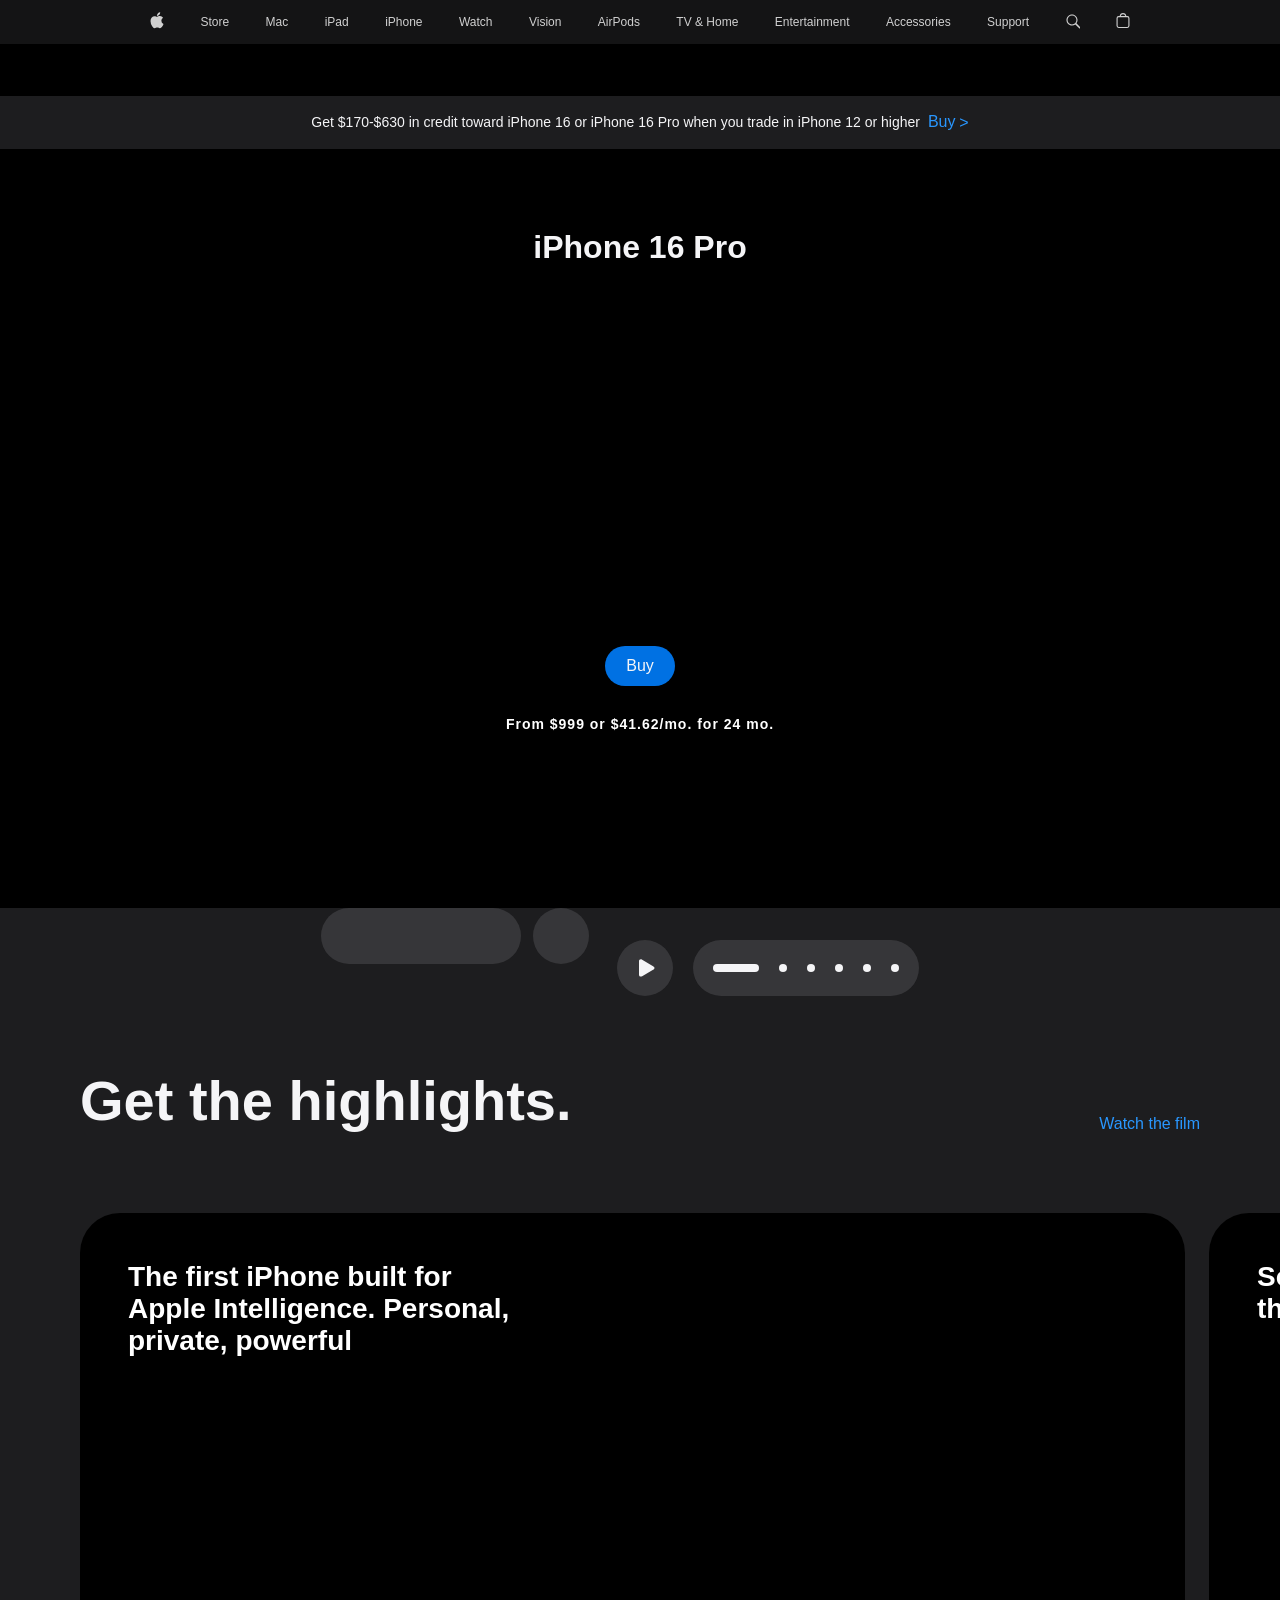
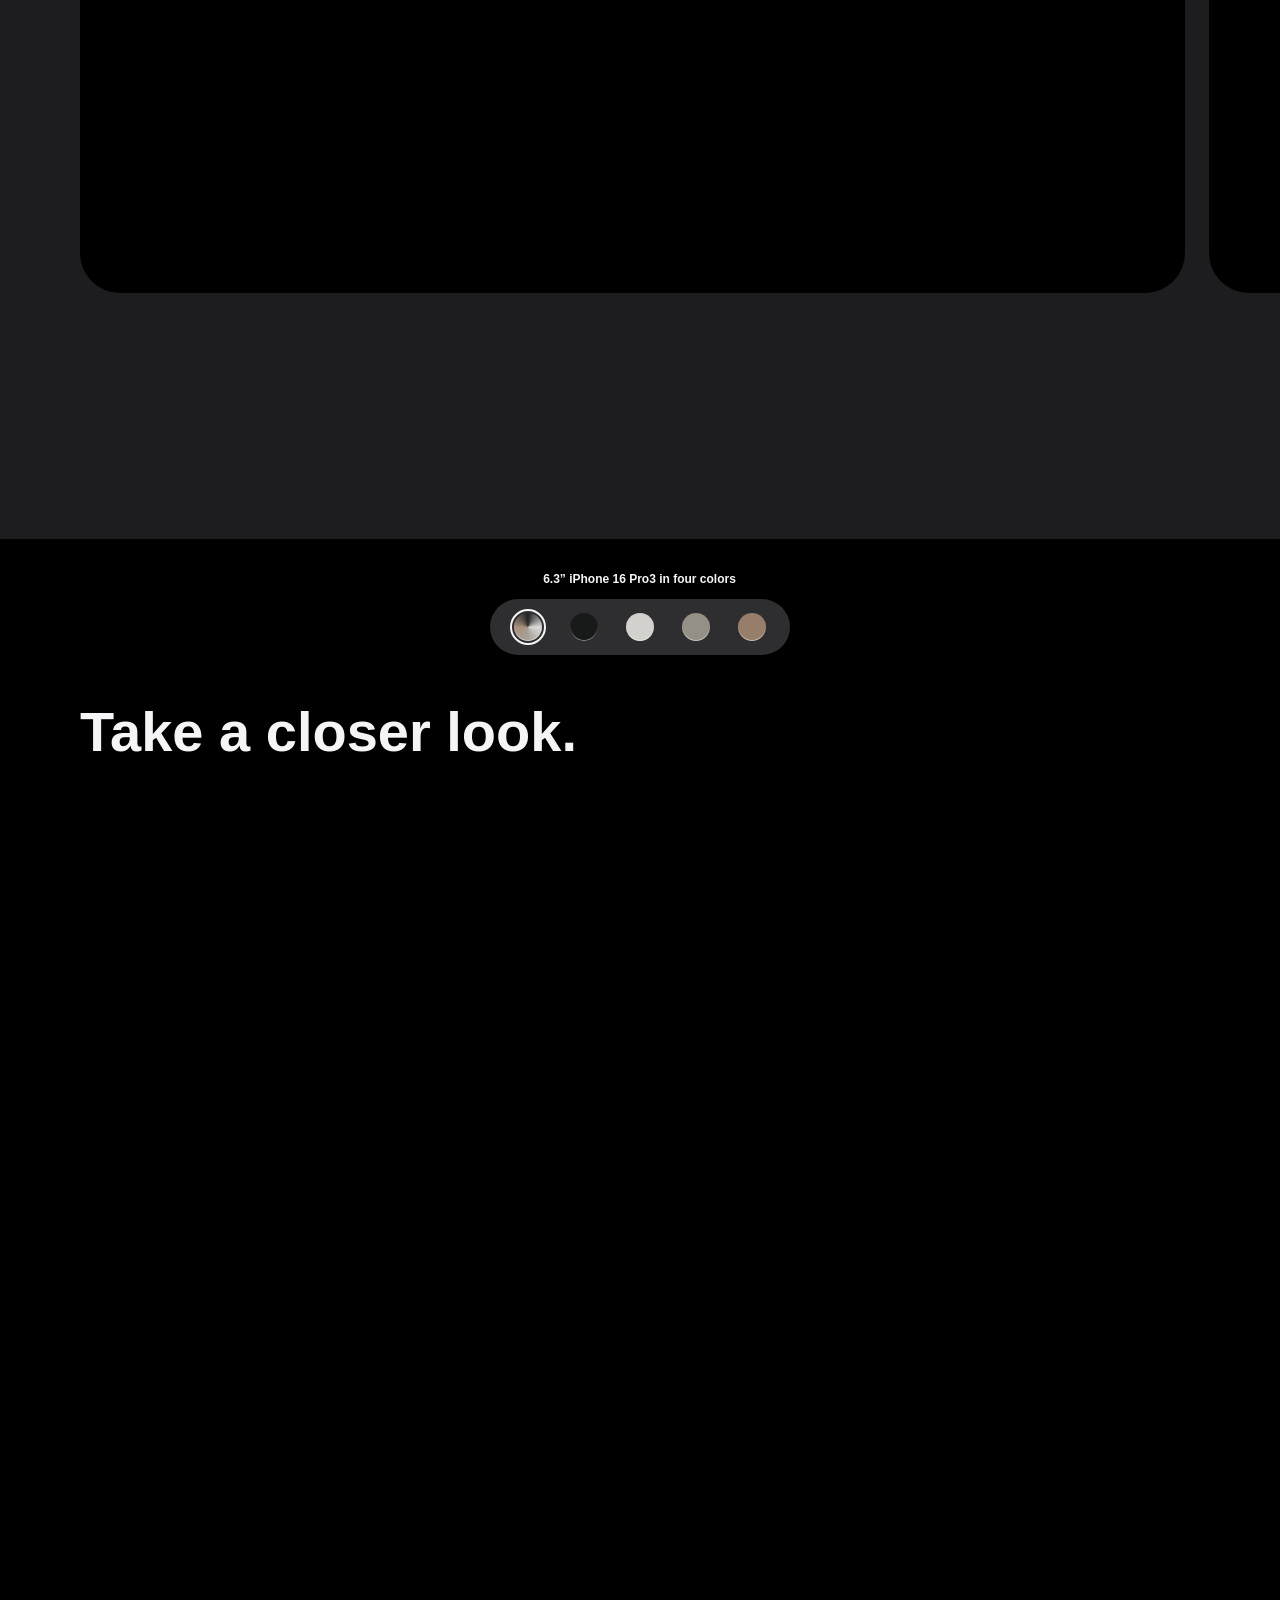
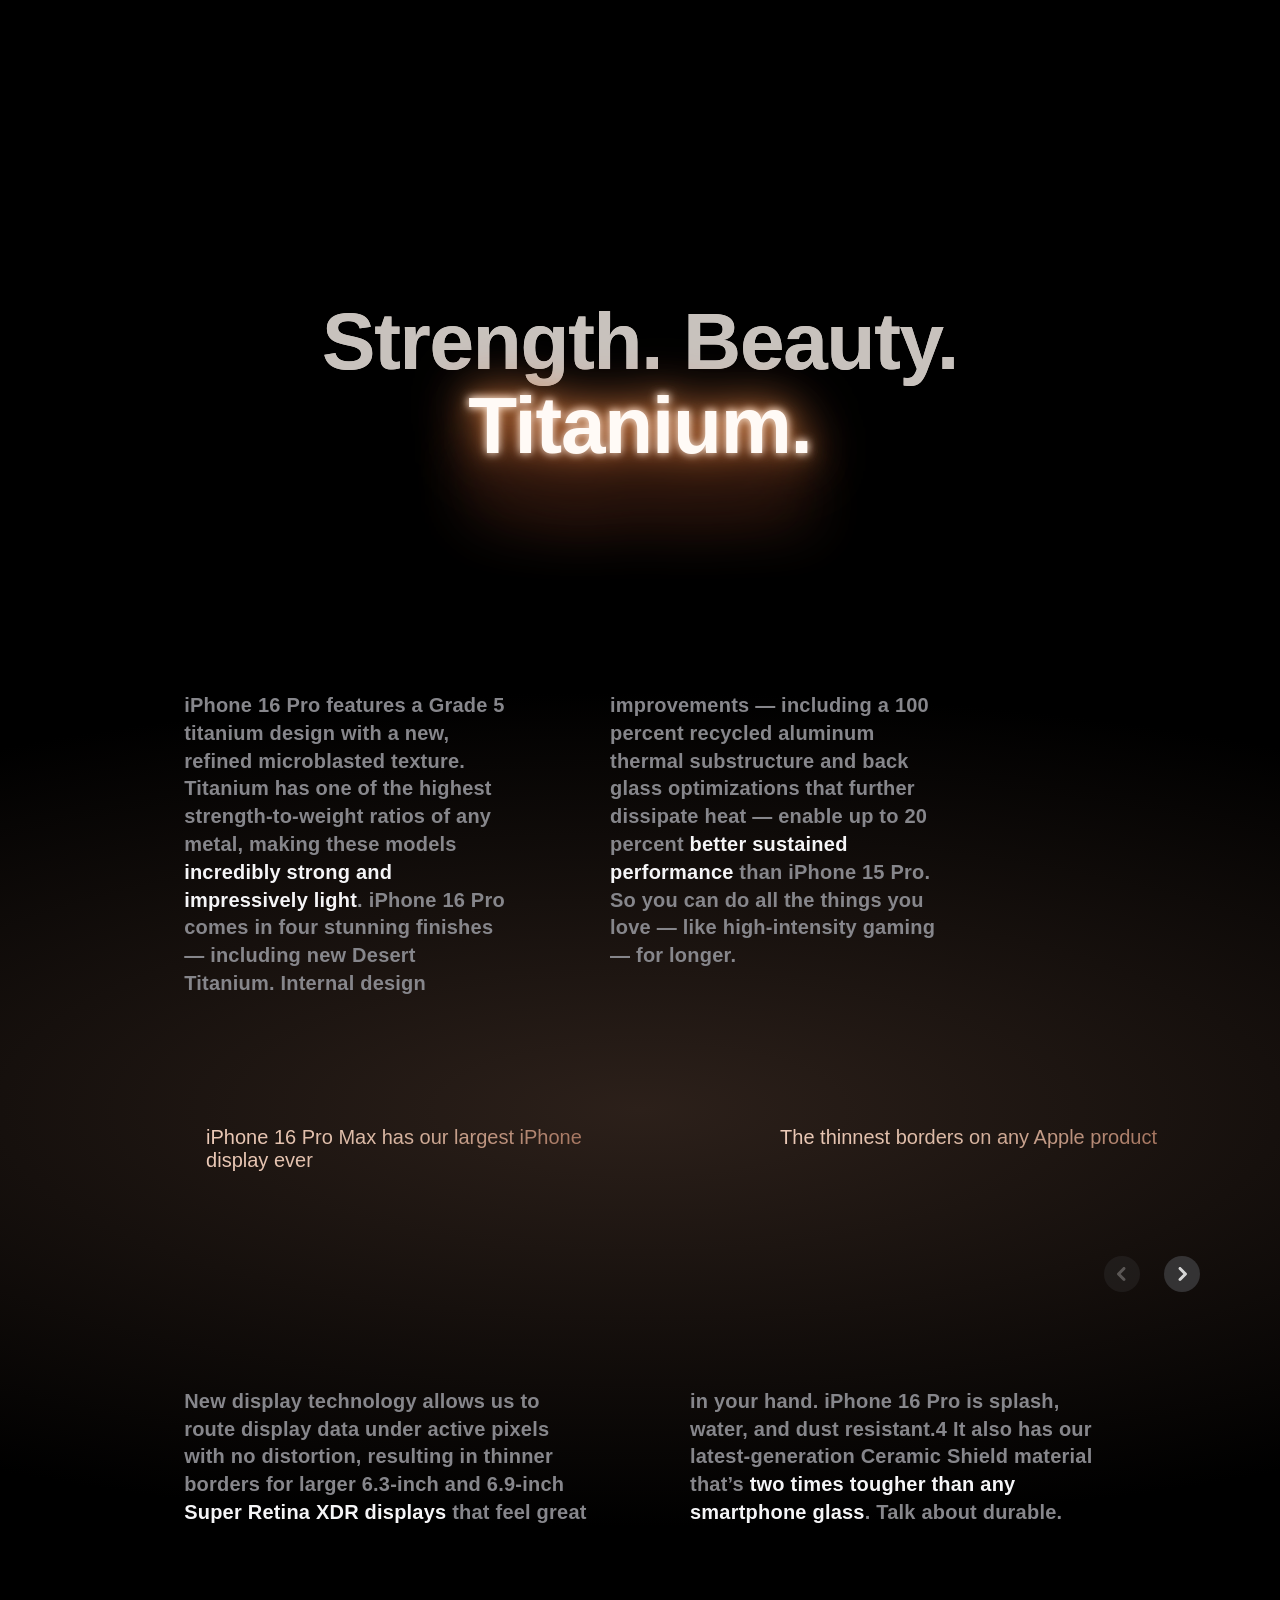
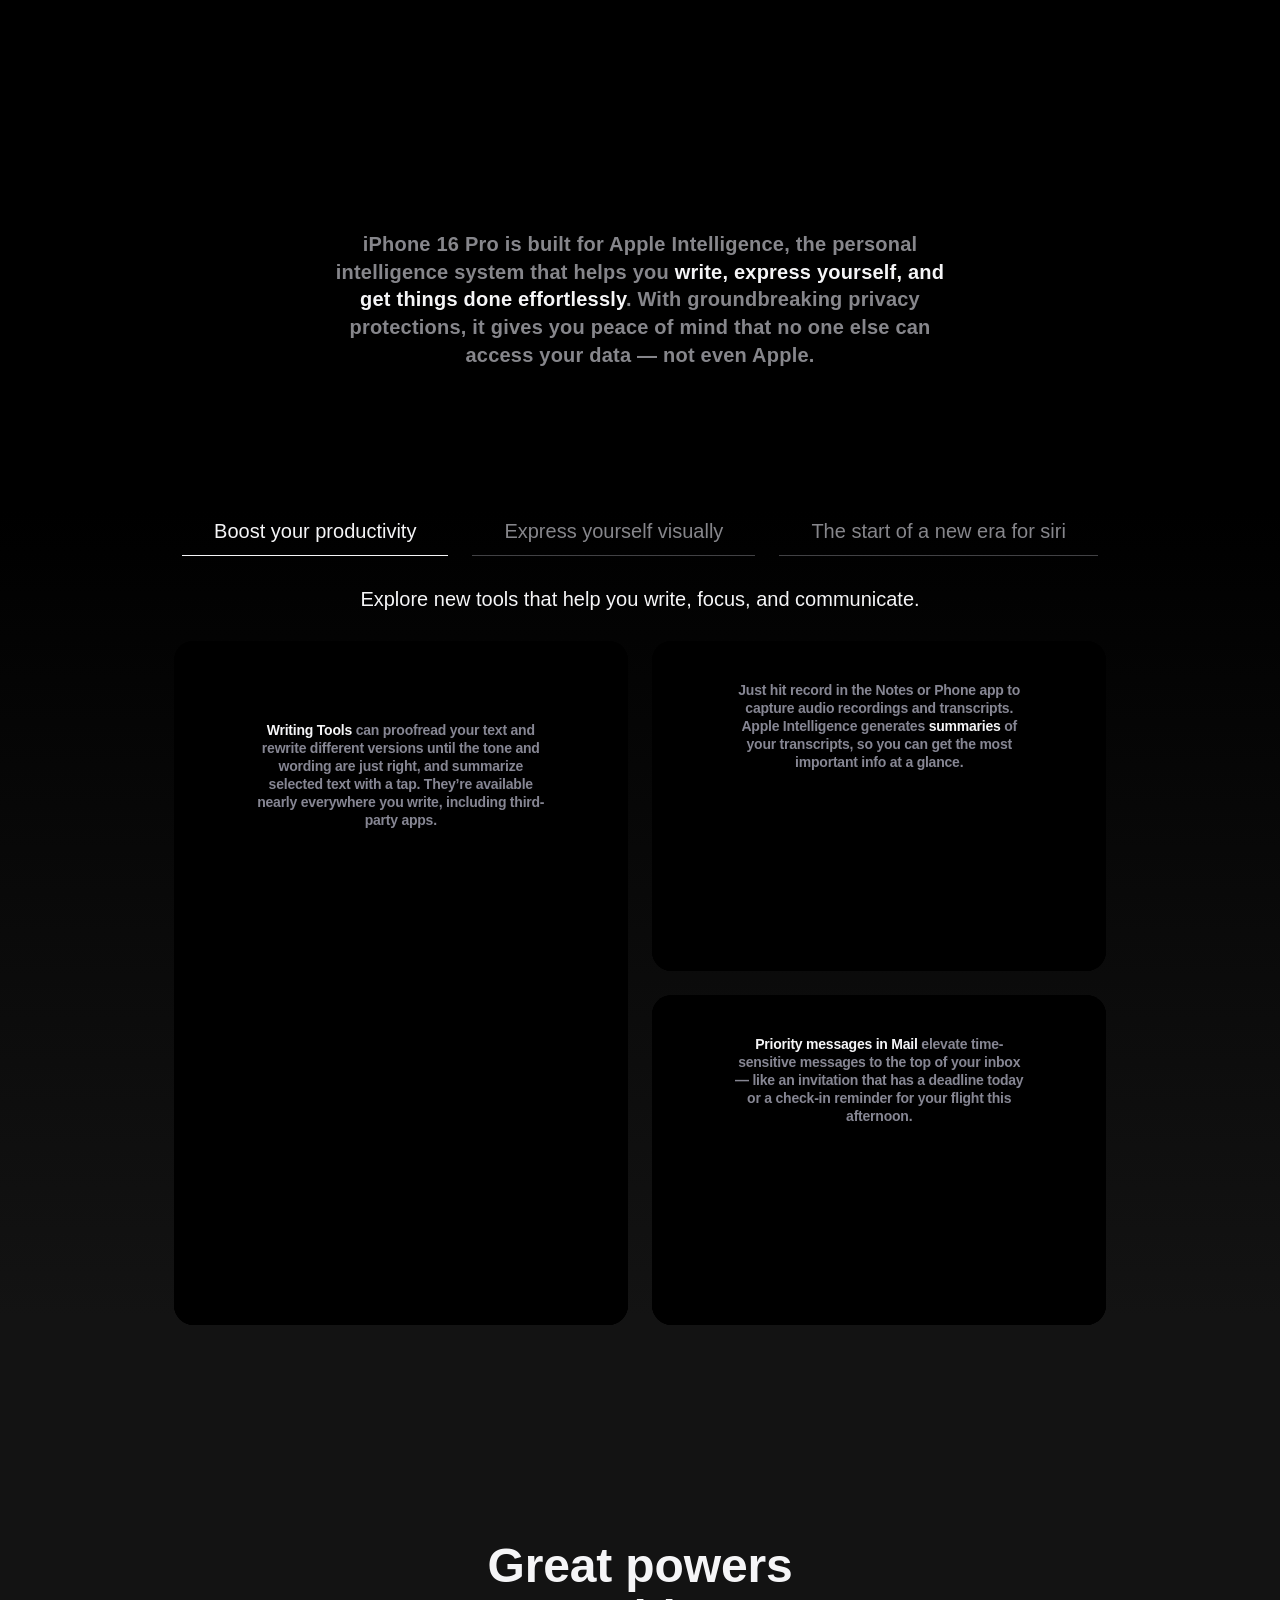
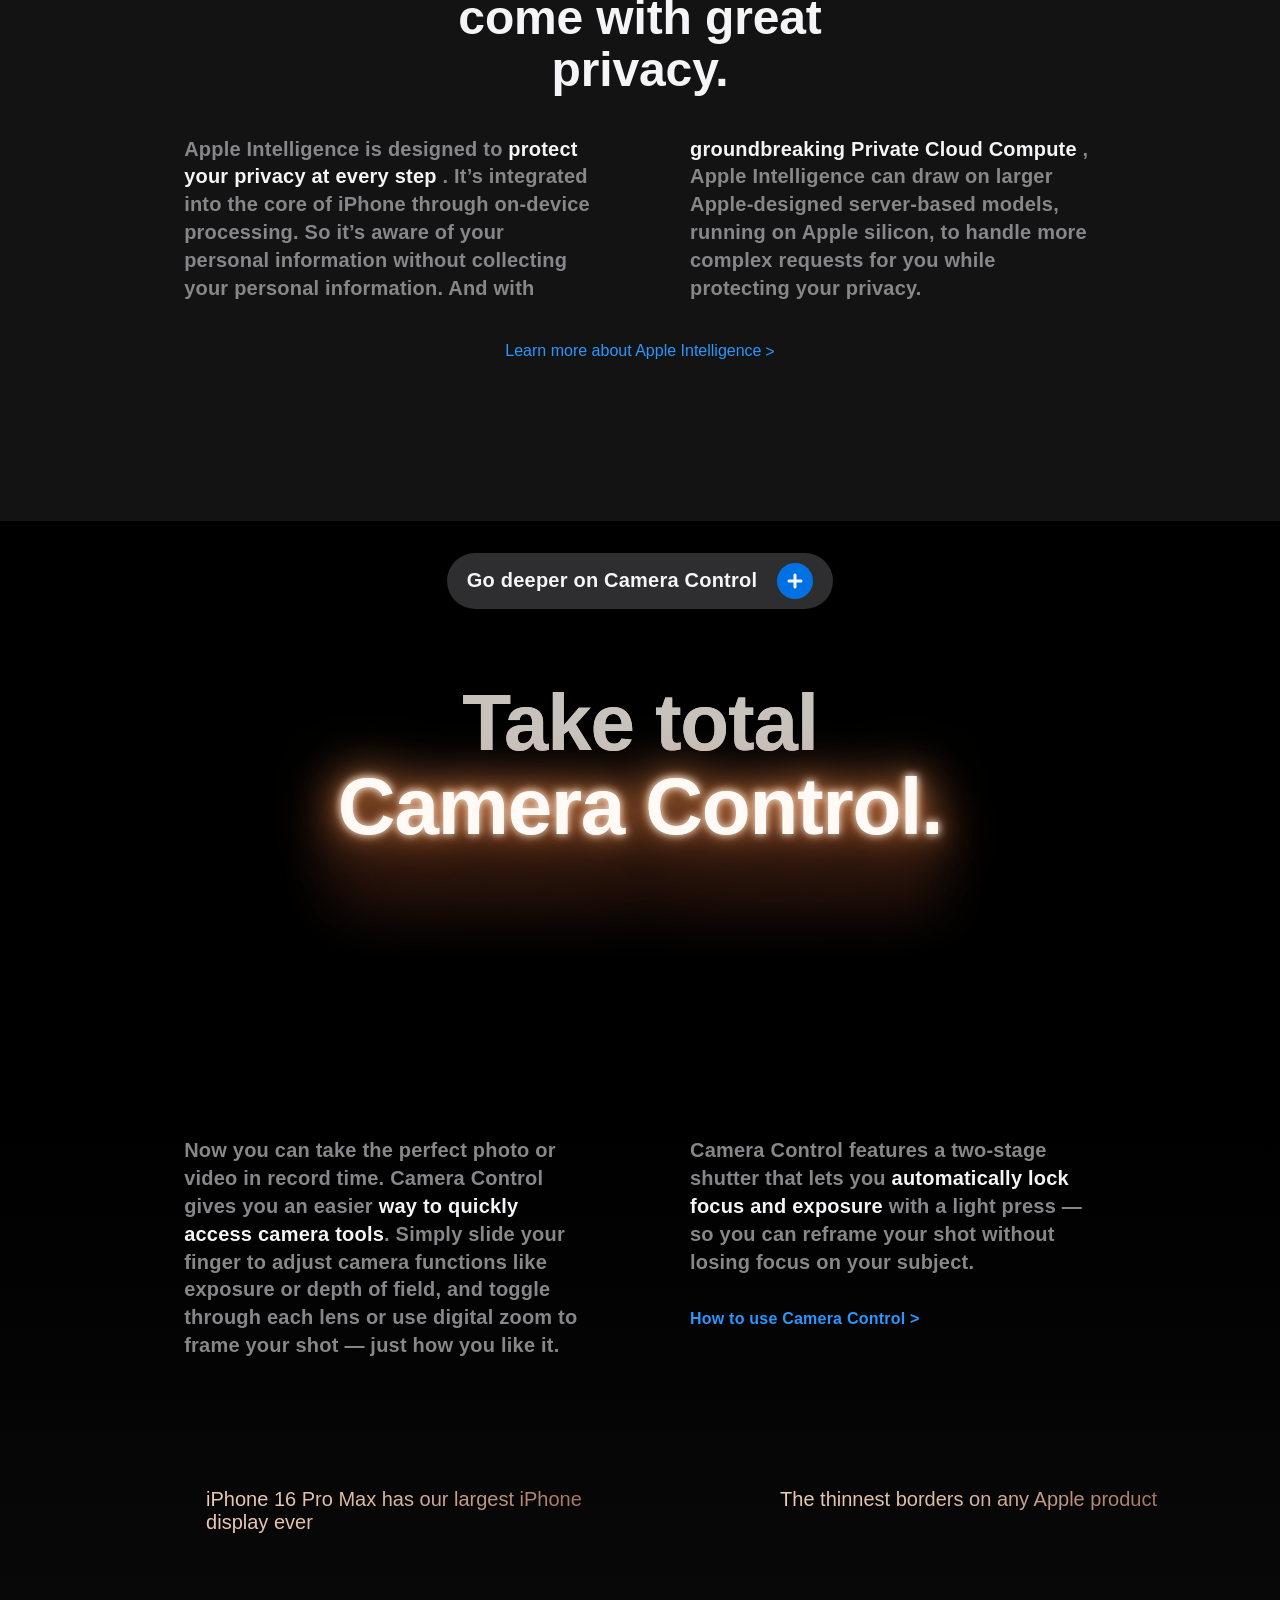
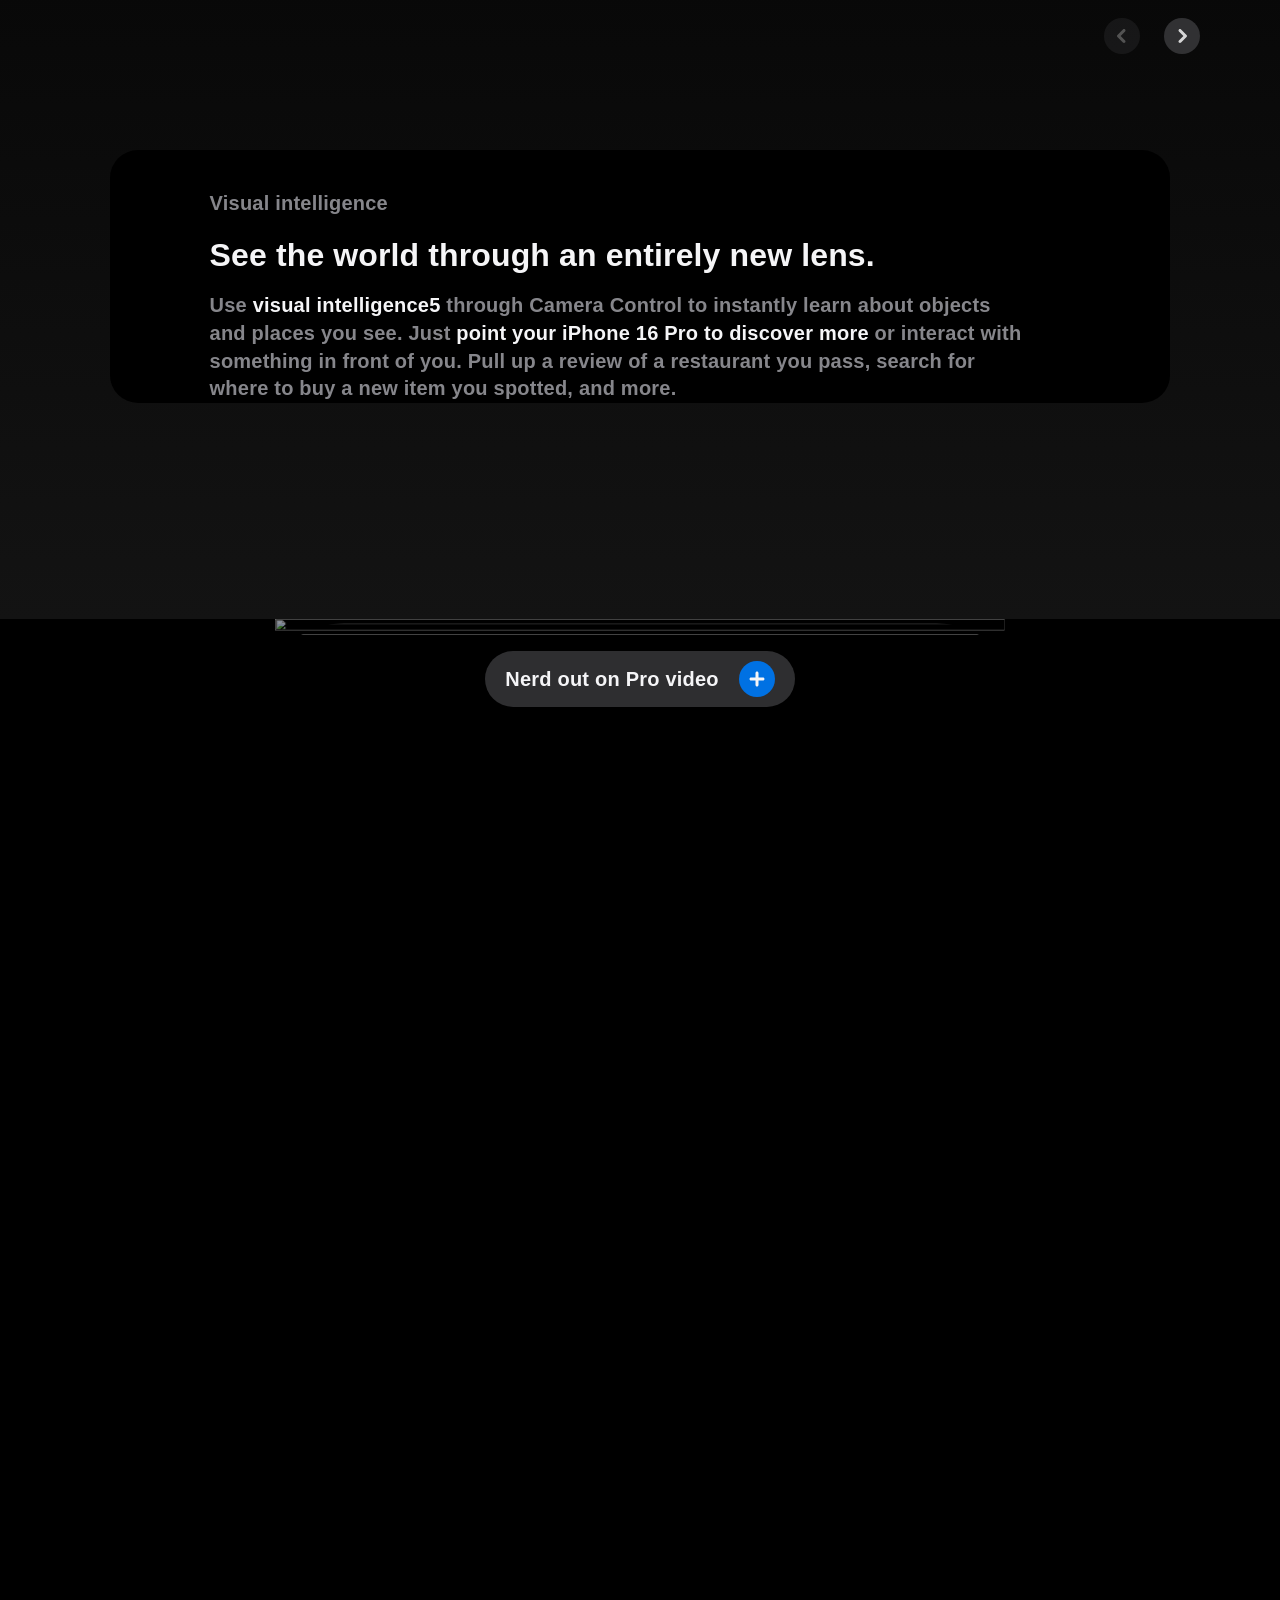
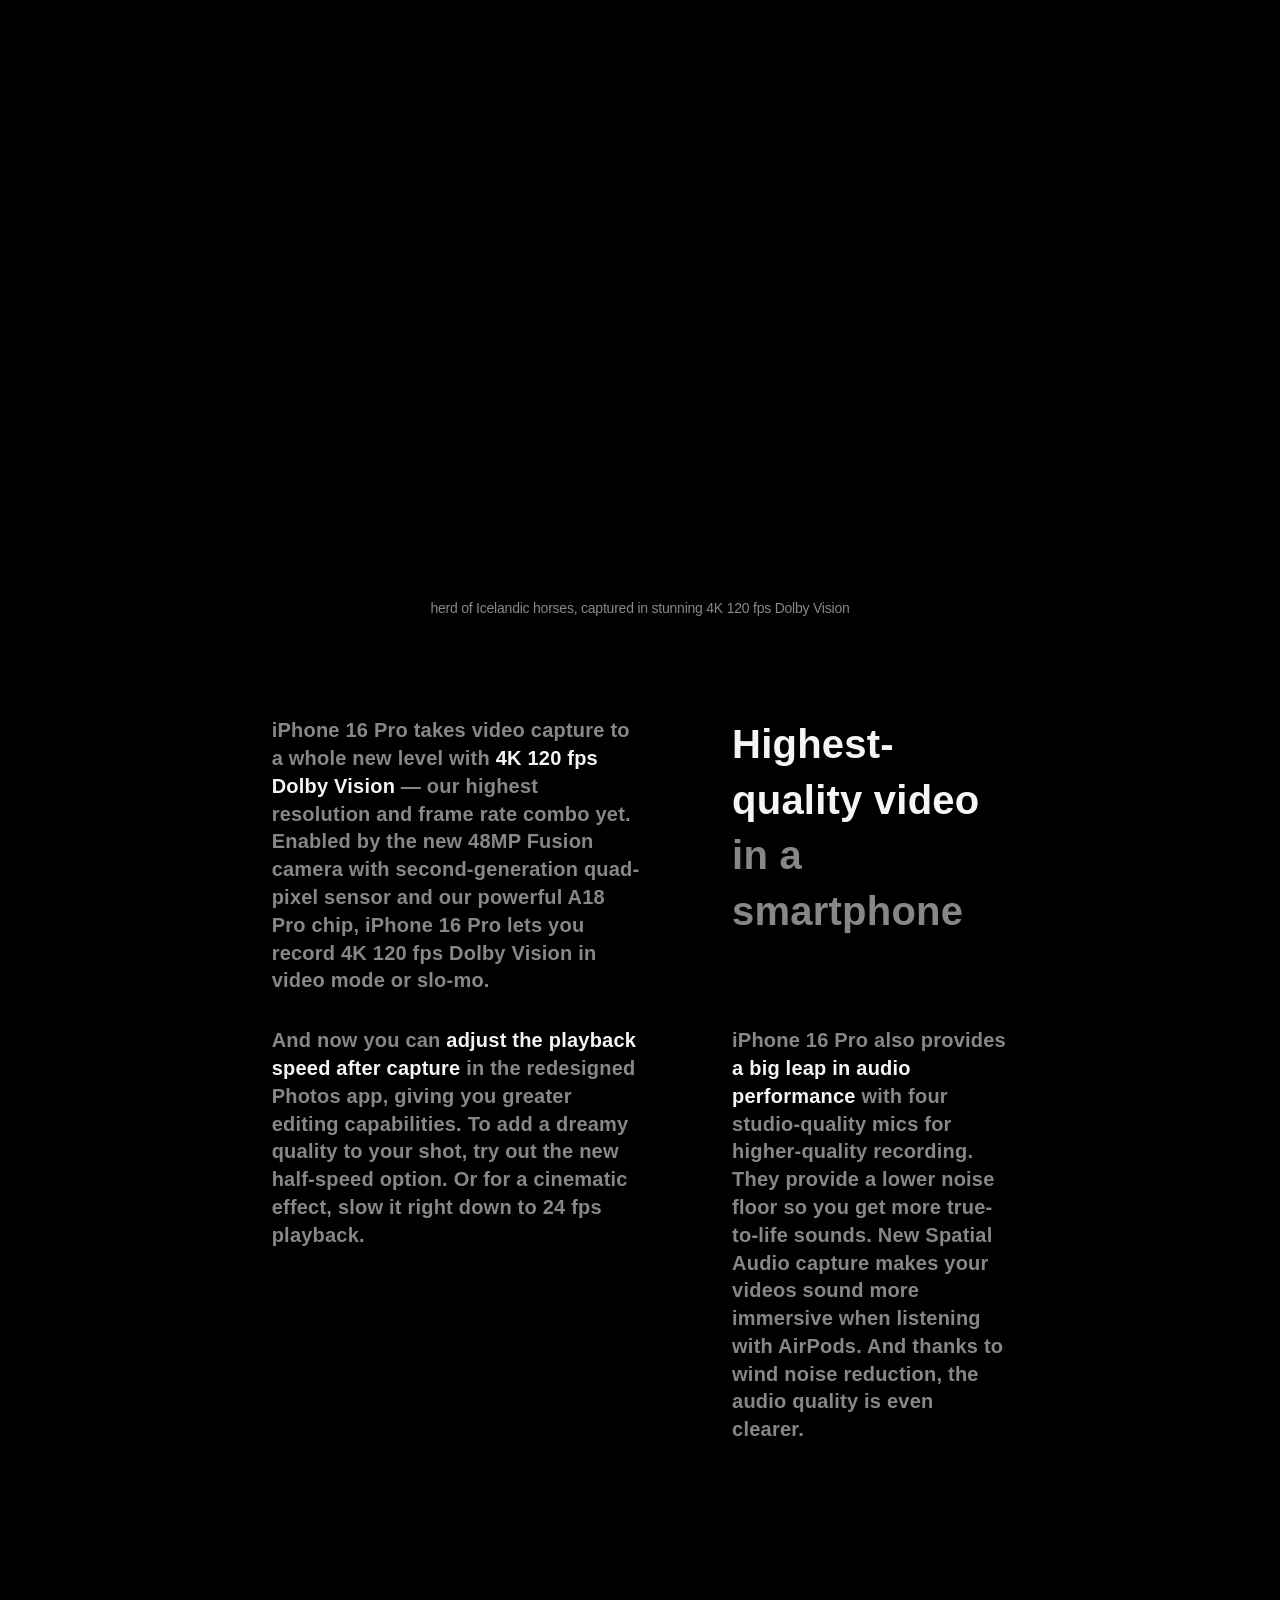
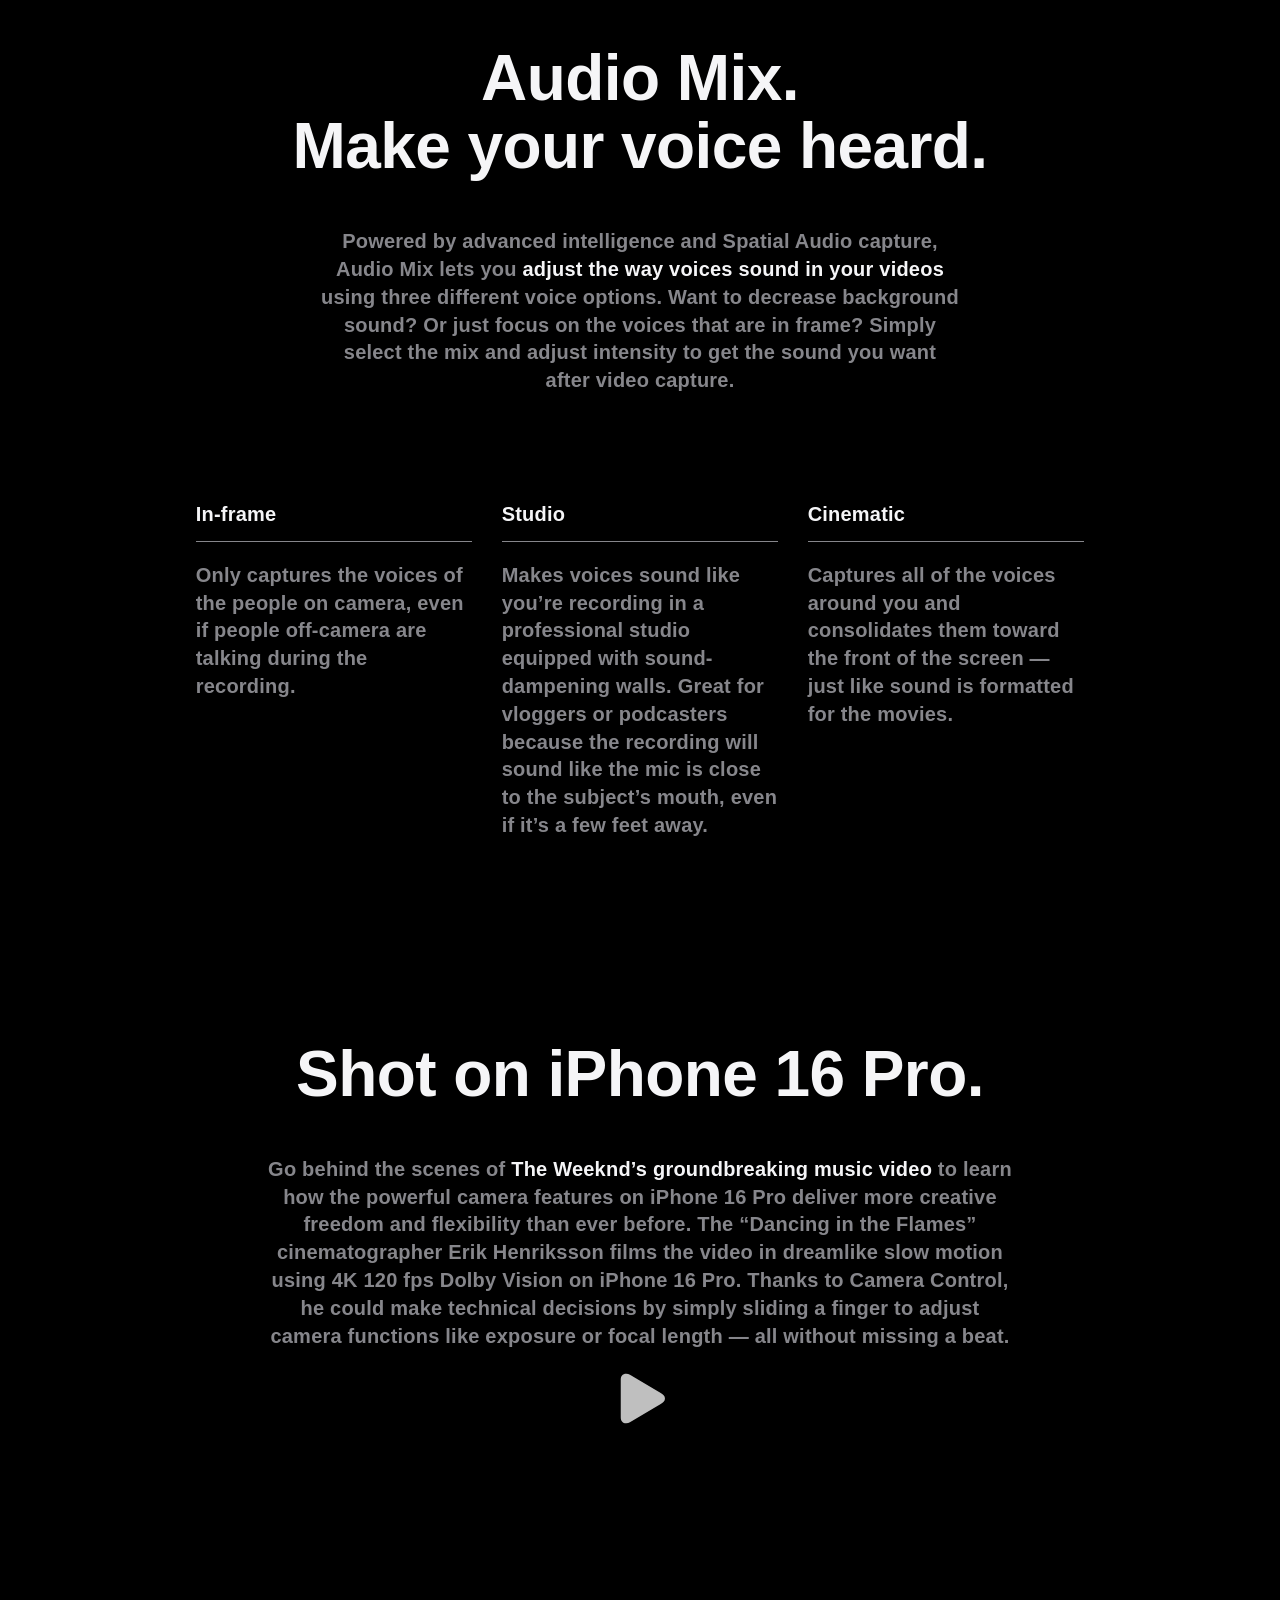
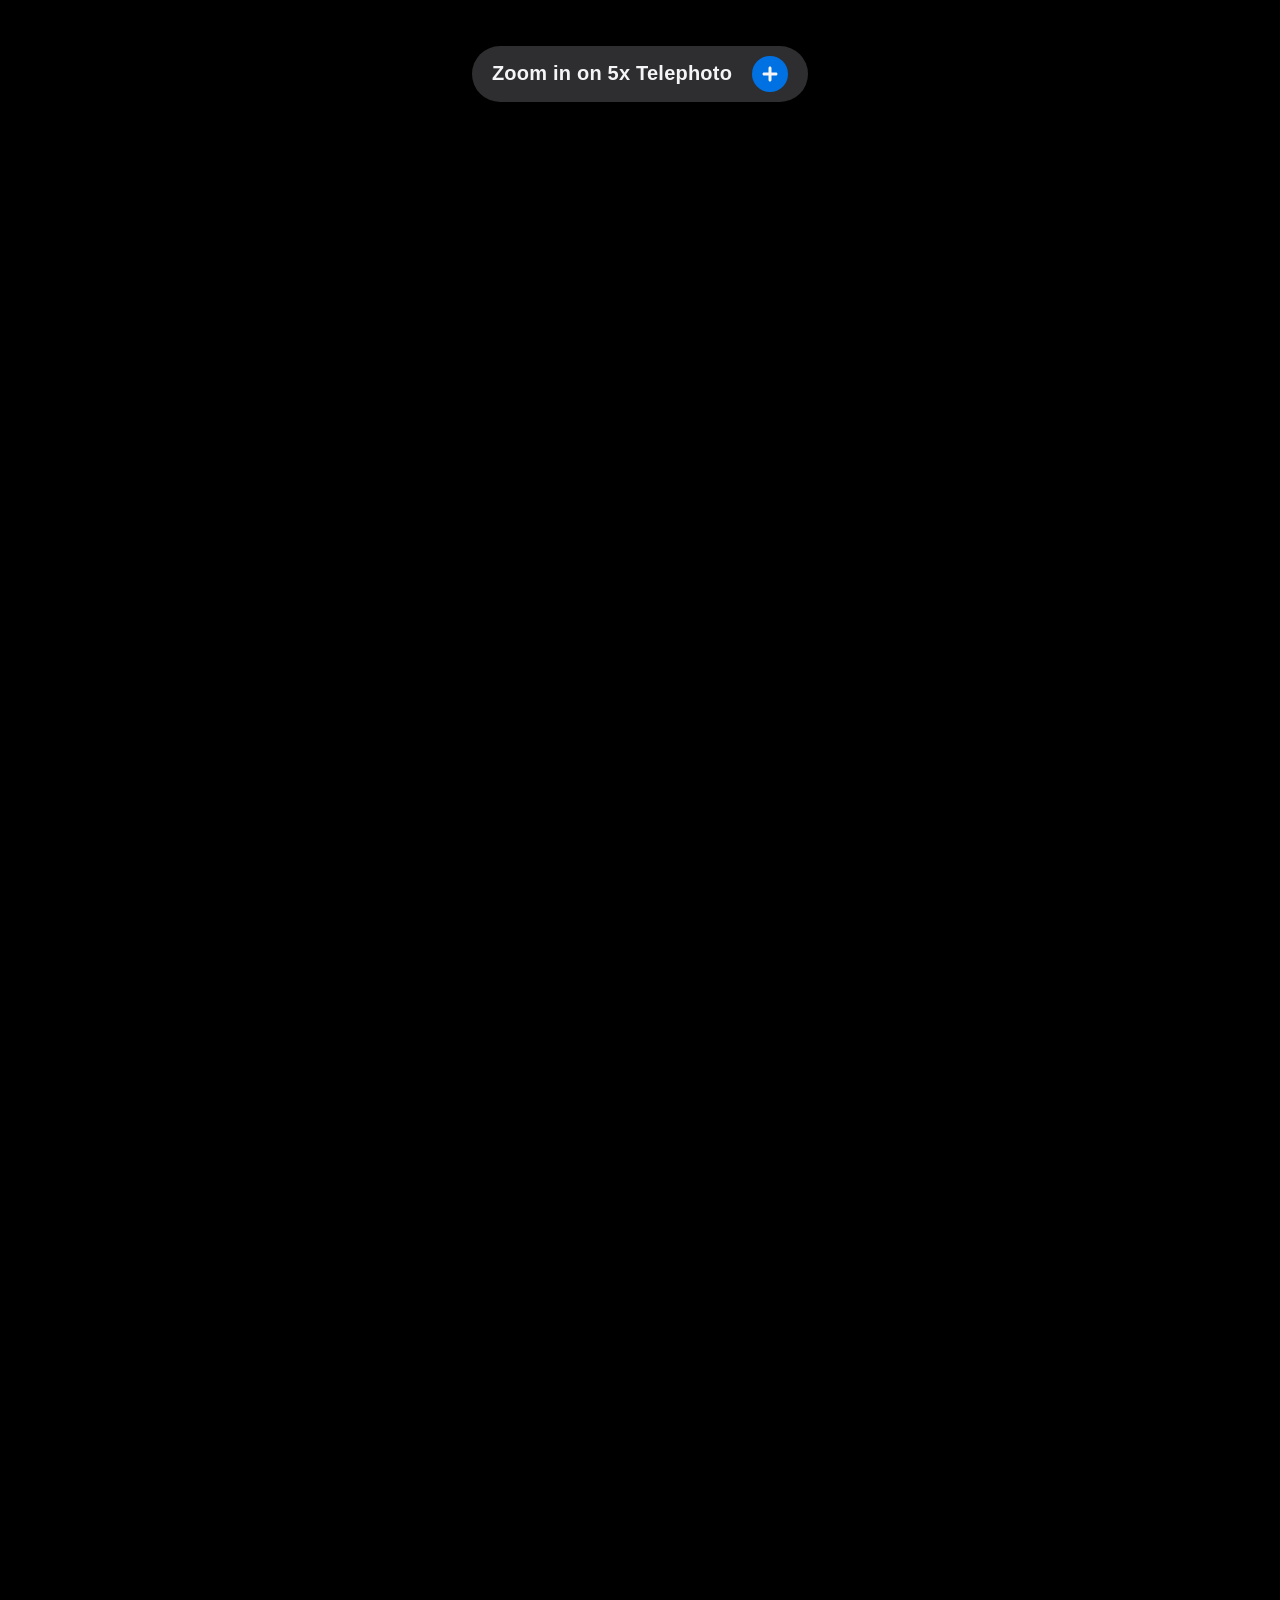
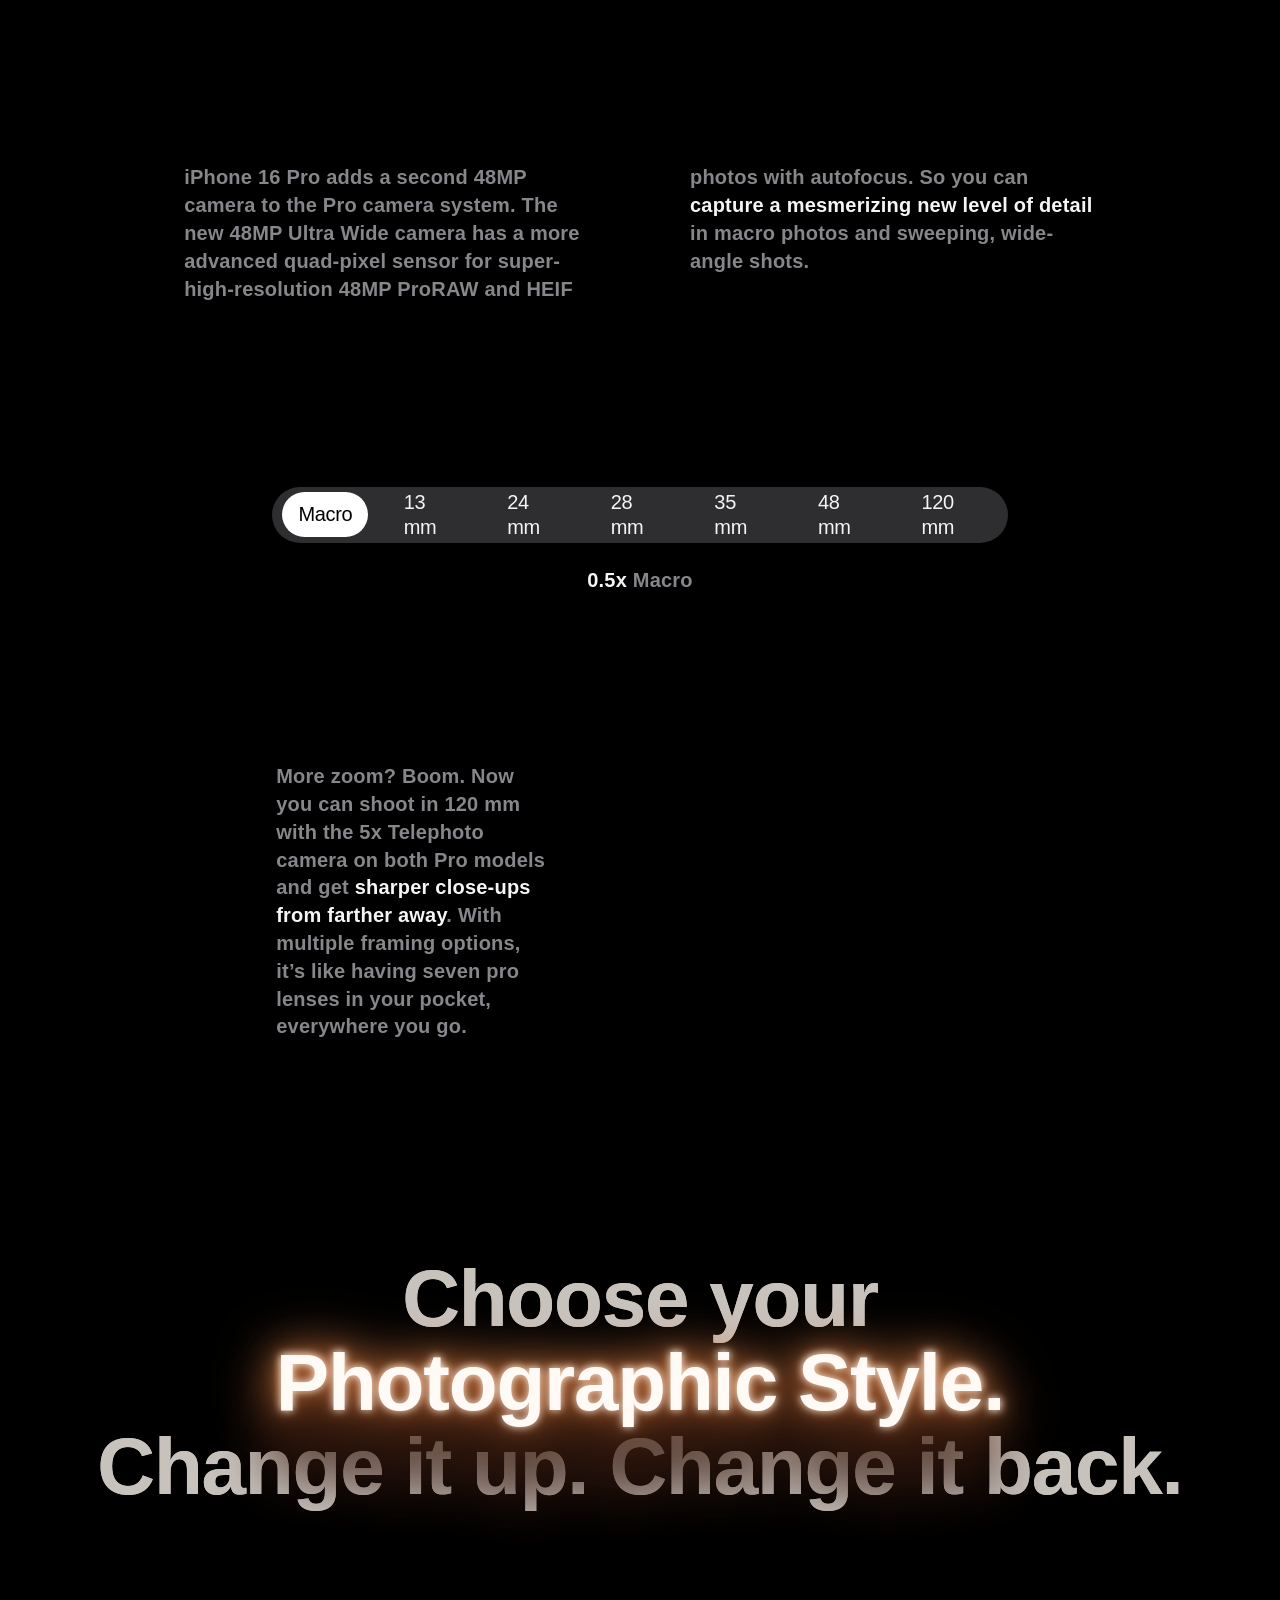
==== commit da8a3b8c: "modified:   css/component.css 	modified:   css/effect.css 	modified:   css/index.css 	modified:   in" ====
--- a/index.html
+++ b/index.html
@@ -898,7 +898,8 @@
       </section>
       <section class="carousel">
         <div class="playbaraccesscontainer">
-          <div class="boucecircle"></div>
+          <div class="bouncecircle bouncecircle_left"></div>
+          <div class="bouncecircle bouncecircle_right"></div>
           <div class="playbarcontent">
             <div class="playbarleft">
               <svg viewBox=" 0 0 56 56">
--- a/css/index.css
+++ b/css/index.css
@@ -1,5 +1,6 @@
 @import 'variable.css';
 @import 'component.css';
+@import 'effect.css';
 
 body {
     overflow-x: hidden;
@@ -928,23 +929,36 @@
     opacity: 1;
 }
 
-.carousel .boucecircle {
-    position: absolute;
-    bottom: 0; /* Positions the element at the bottom of its container */
-    left: 50%; /* Adjust to position correctly relative to the playbar */
-    transform: translateX(-50%);
+.carousel.revealed .bouncecircle_left {
+    animation-name: bounceAndMorph_left;
+    animation-duration: 2s; 
+    animation-timing-function: cubic-bezier(.4, 0, .6, 1);
+    animation-fill-mode: forwards; 
+}
+.carousel.revealed .bouncecircle_right {
+    animation-name: bounceAndMorph_right;
+    animation-duration: 2s; 
+    animation-timing-function: cubic-bezier(.4, 0, .6, 1);
+    animation-fill-mode: forwards; 
+}
+
+.carousel .bouncecircle {
+    /* position: absolute; */
+    /* bottom: 0; 
+    left: 50%; 
+    transform: translateY(-50%); */
     
     /* Initial styles for the circle */
-    width: 12px;
+    /* width: 12px;
     height: 12px;
     background-color: white;
-    border-radius: 50%;
+    border-radius: 50%; */
     
     /* Apply the animation */
-    animation-name: bounceAndMorph;
-    animation-duration: 2s; /* How long the animation takes */
+    /* animation-name: bounceAndMorph;
+    animation-duration: 2s; 
     animation-timing-function: cubic-bezier(.4, 0, .6, 1);
-    animation-fill-mode: forwards; /* This keeps the element in its final state */
+    animation-fill-mode: forwards;  */
 }
 
 /* .carousel .playbarleft, .carousel .playbarright {
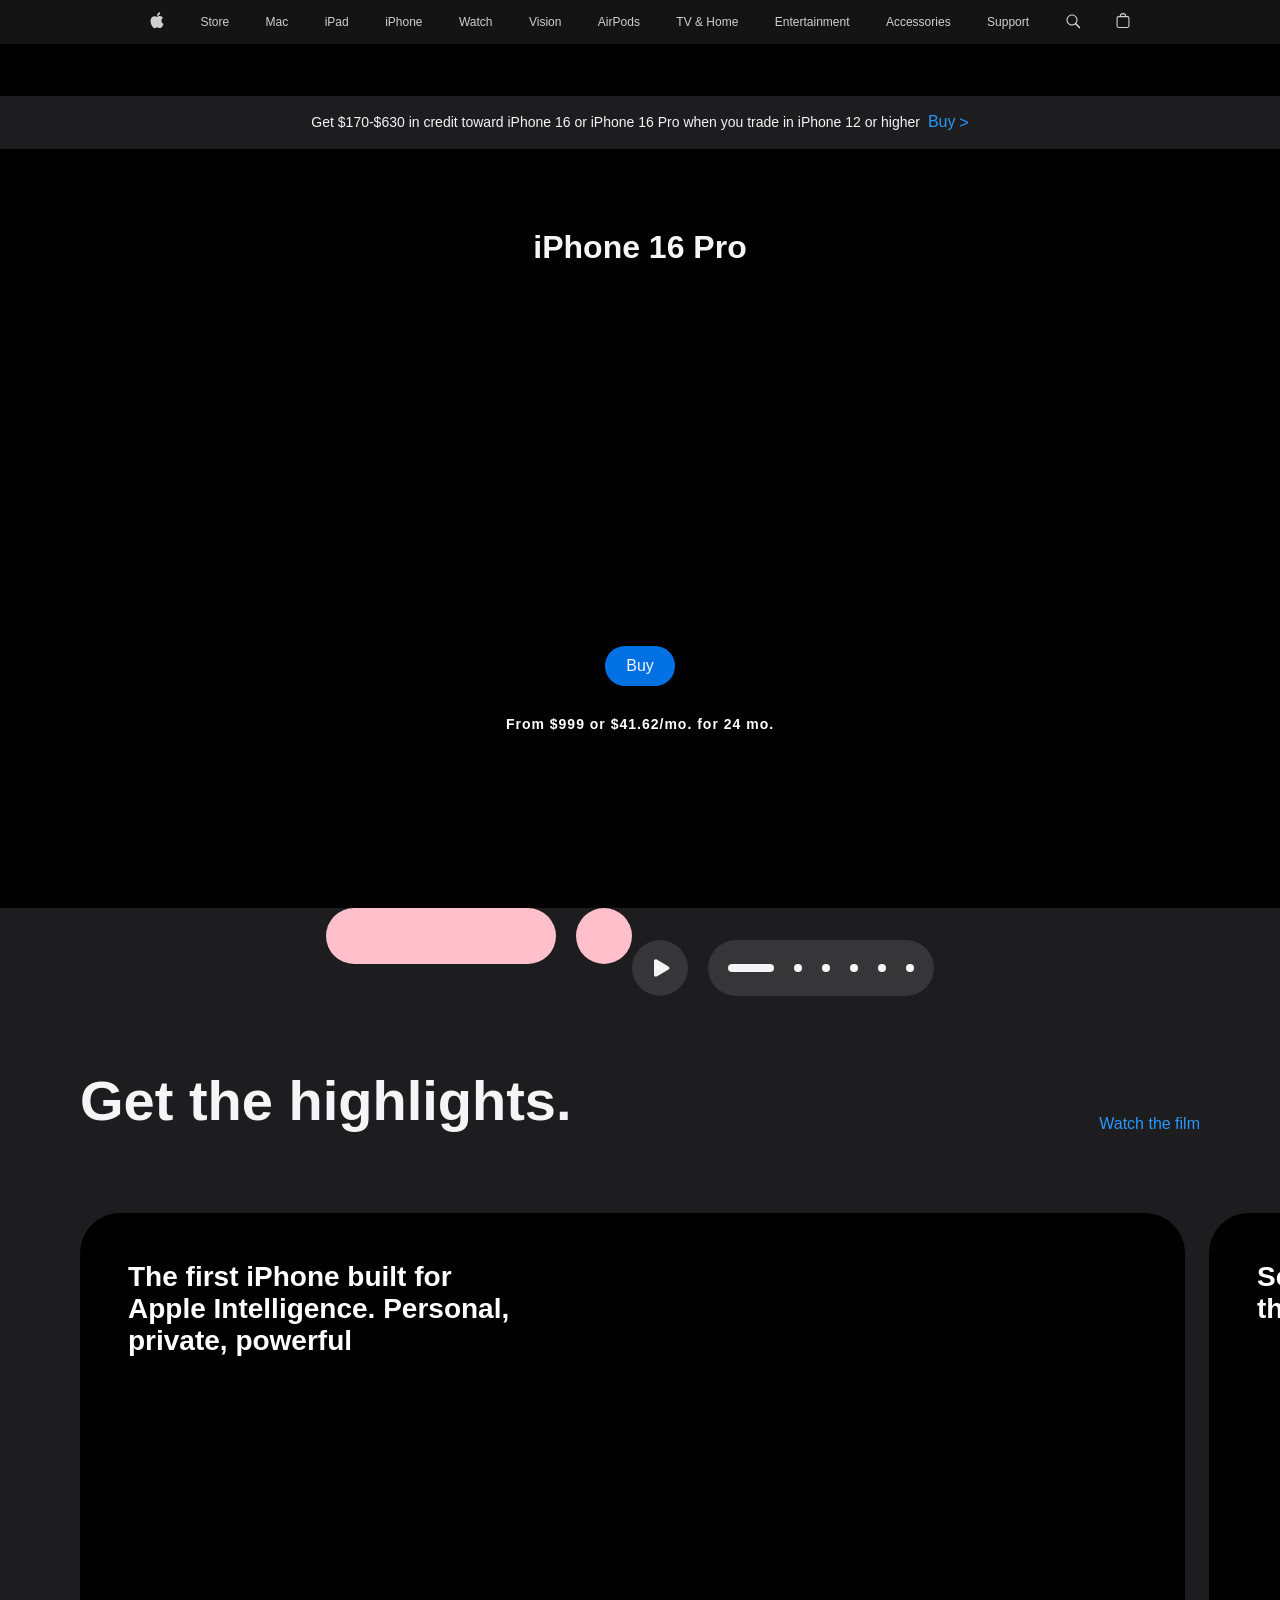
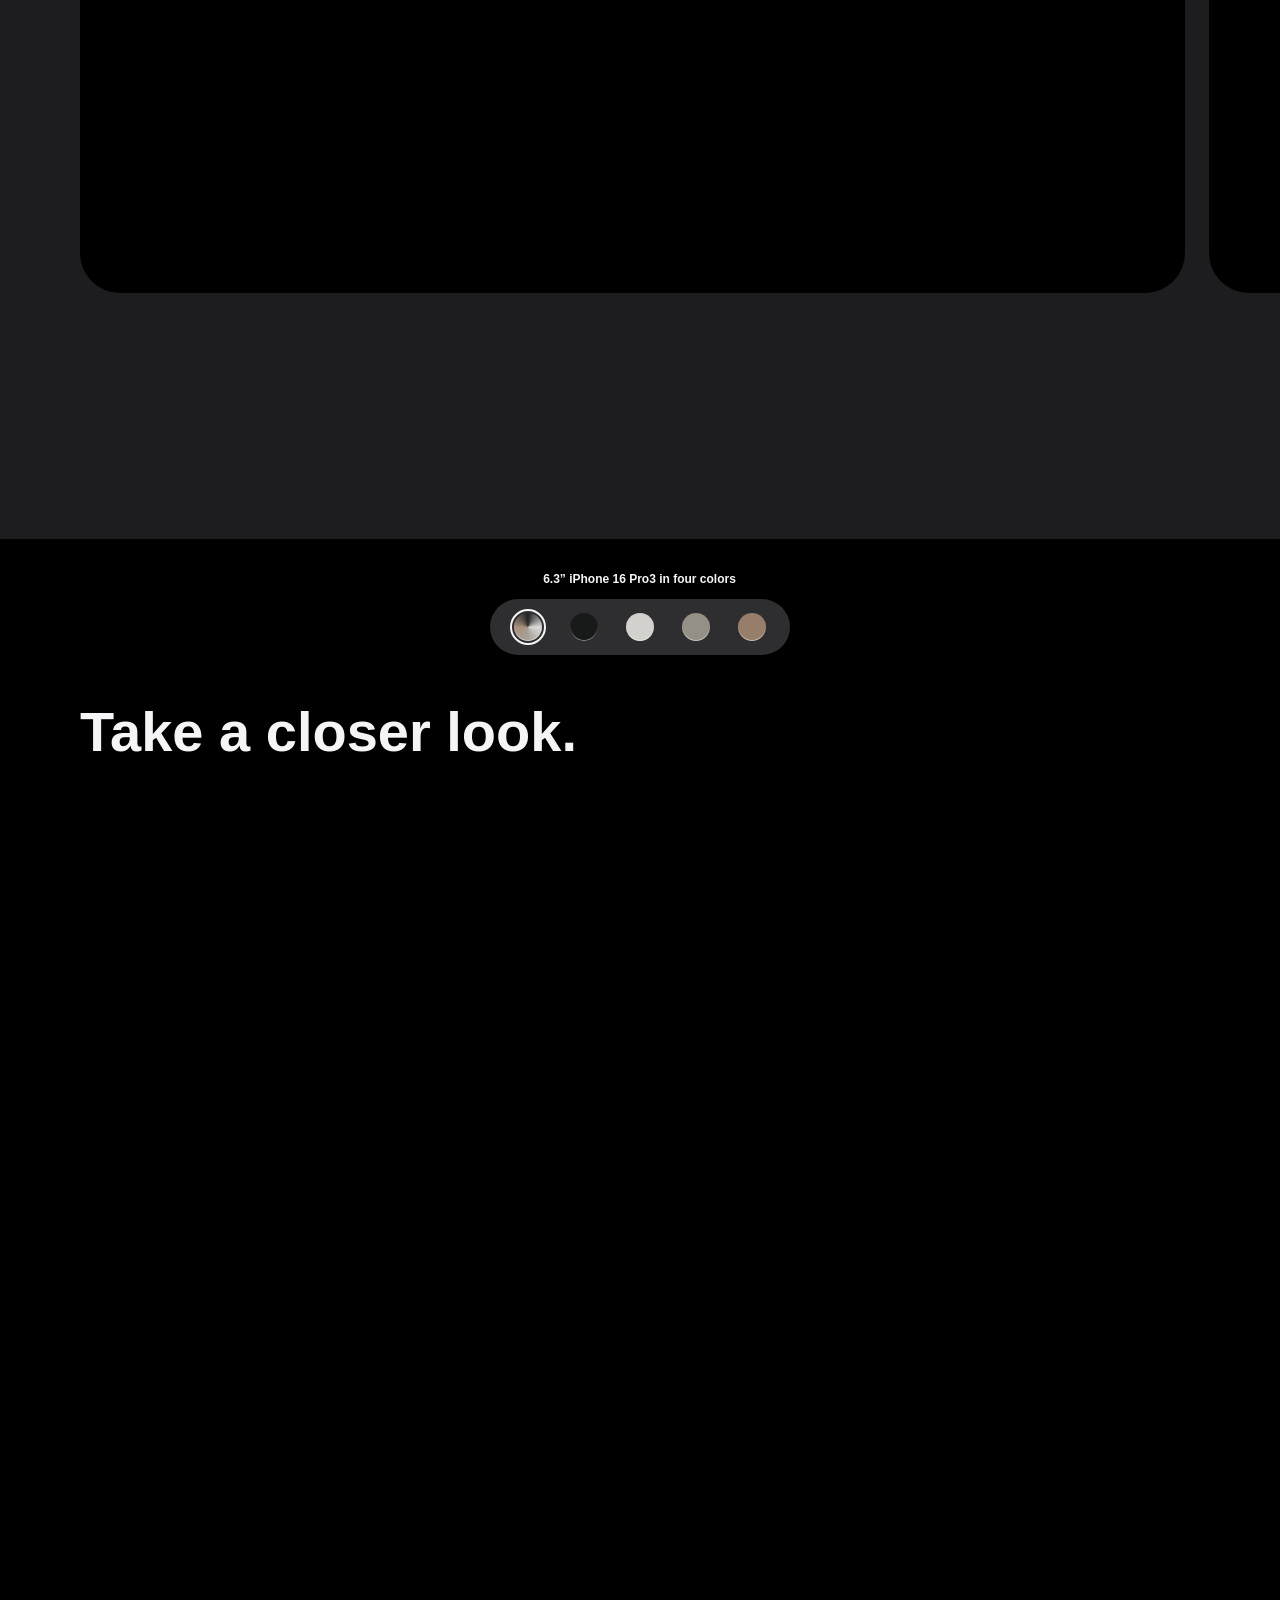
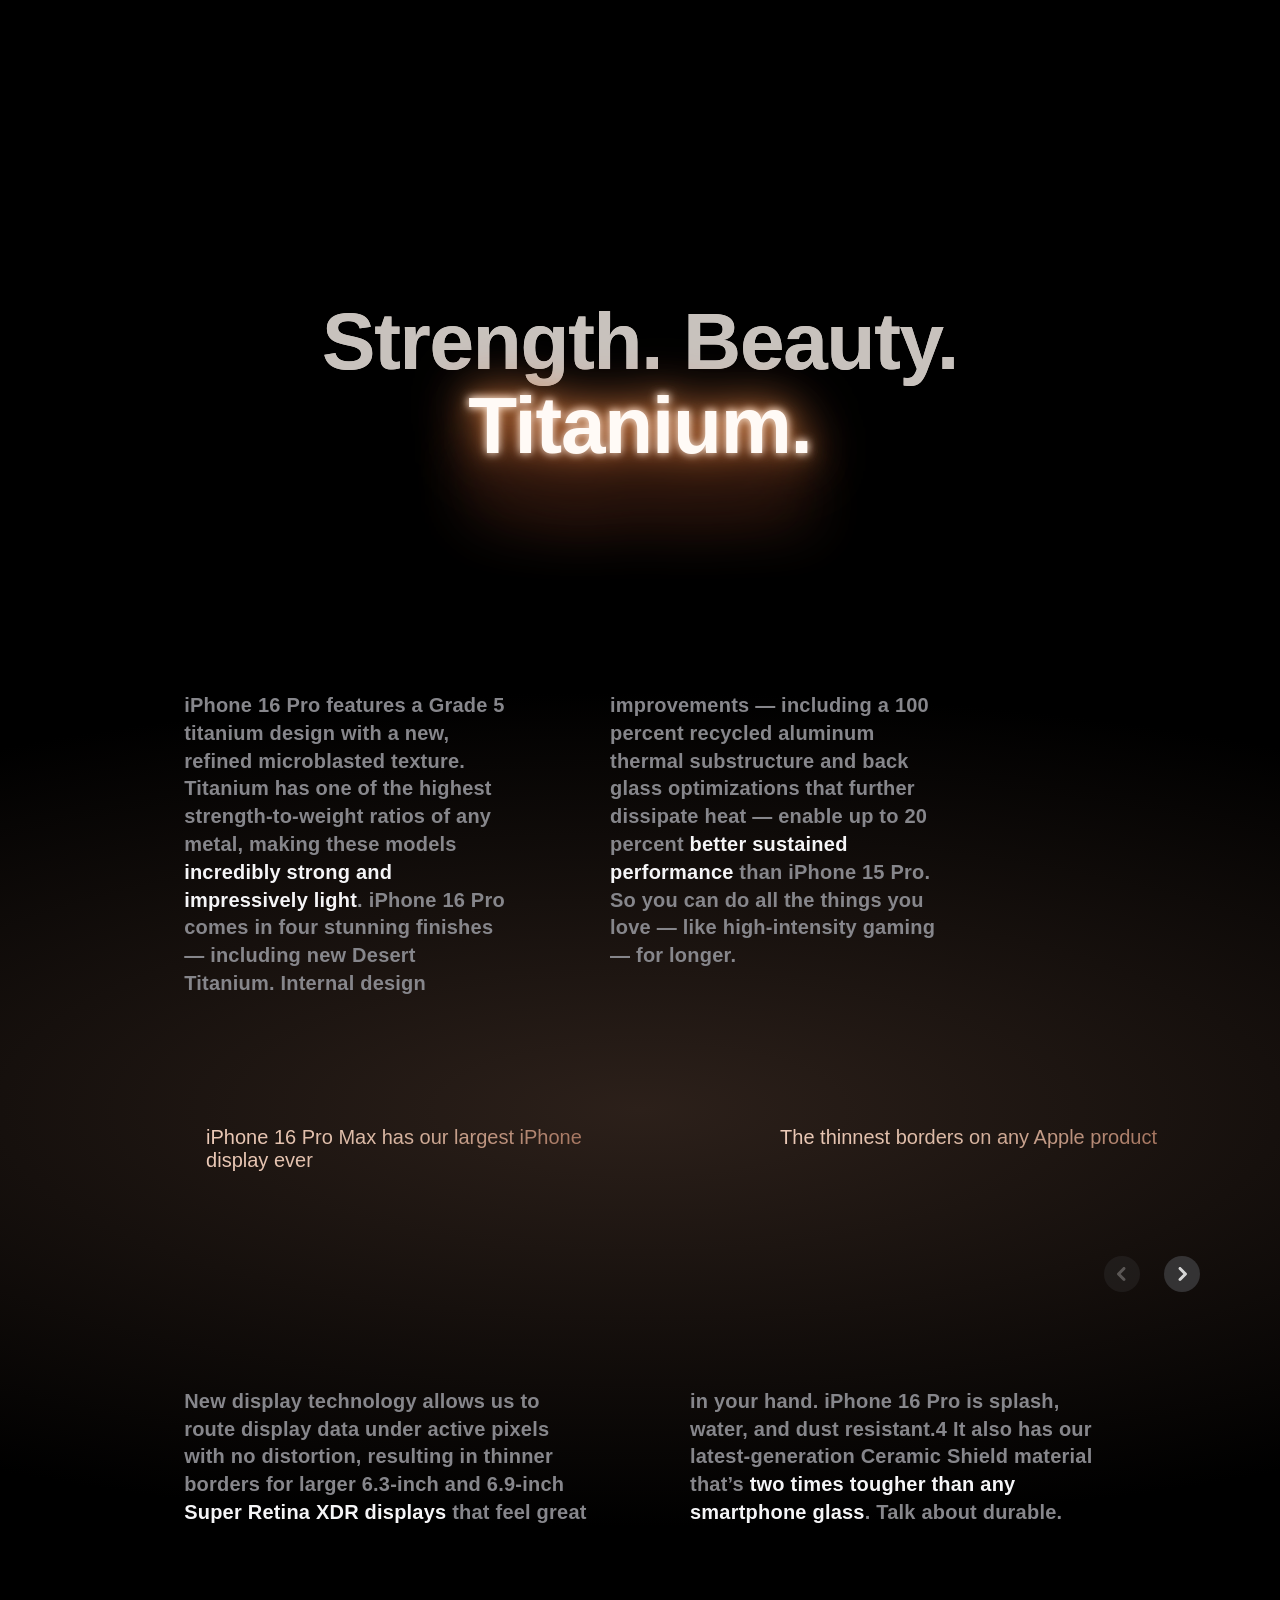
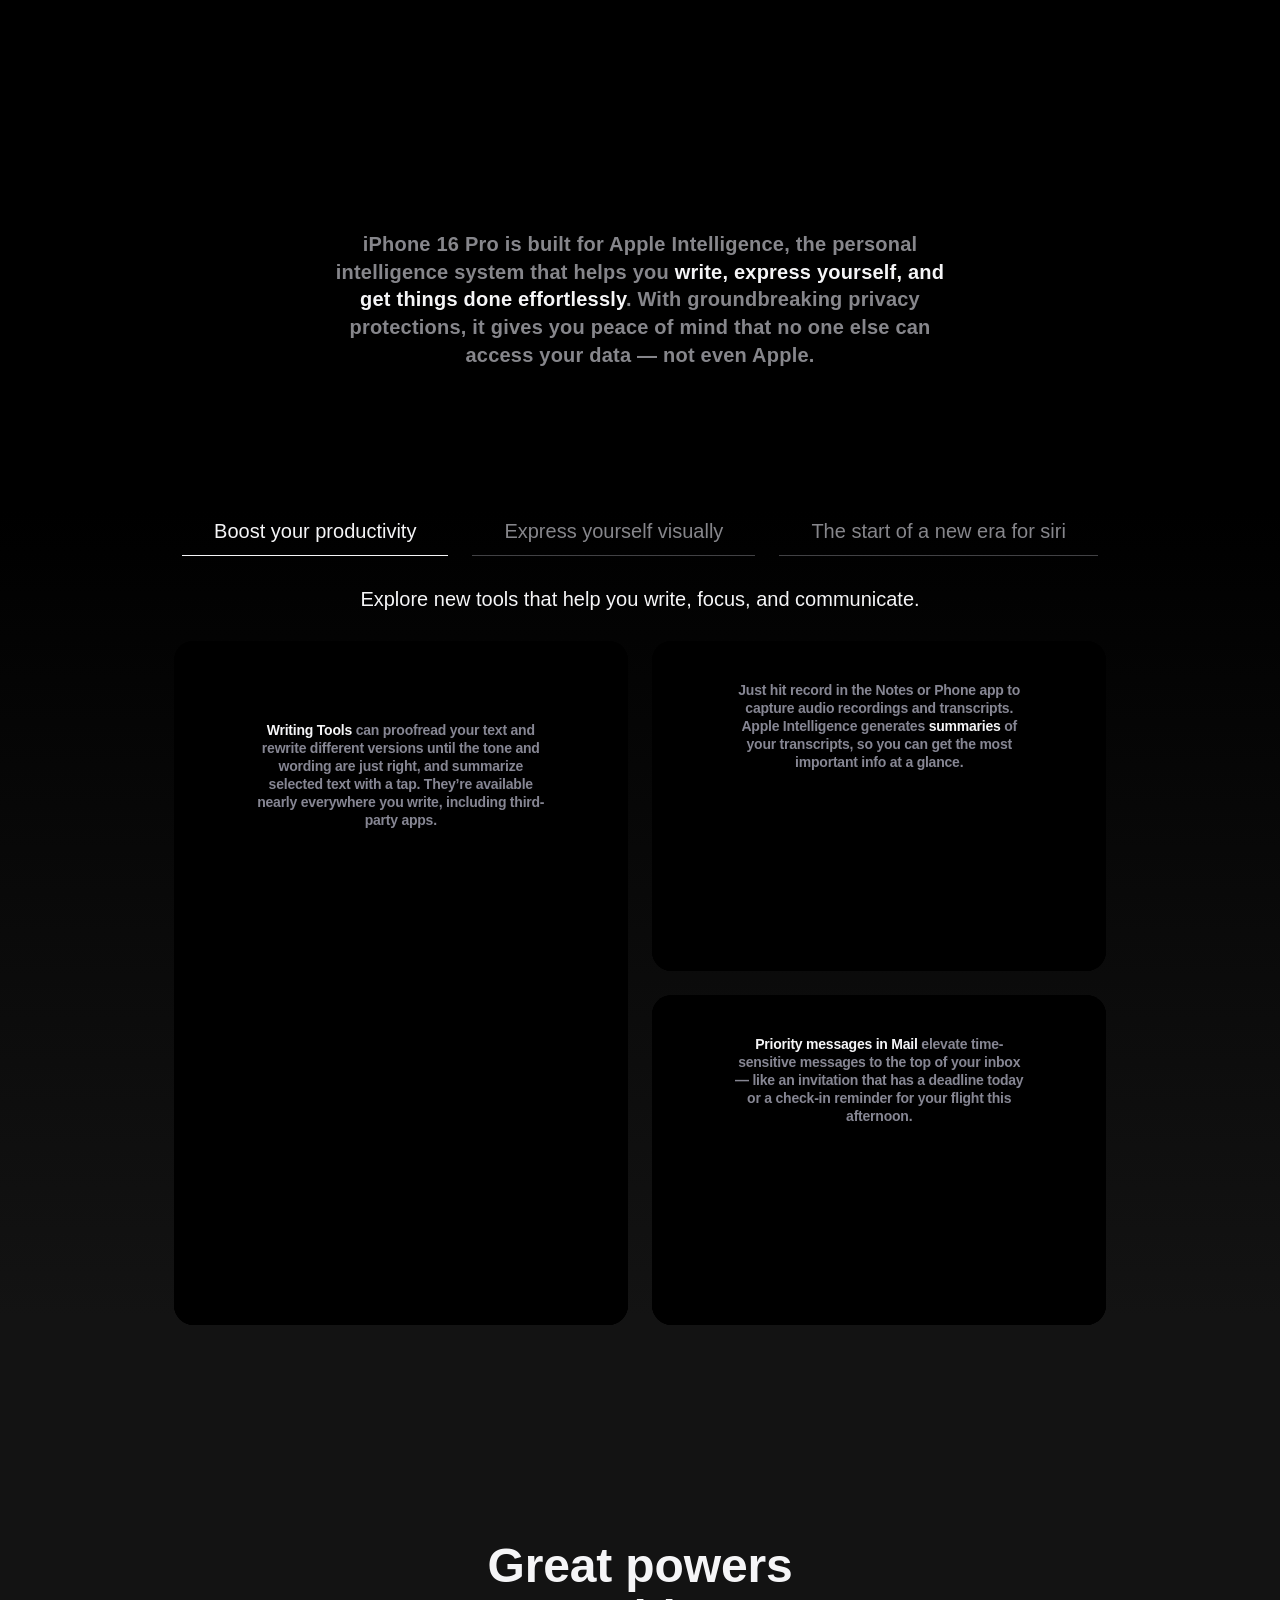
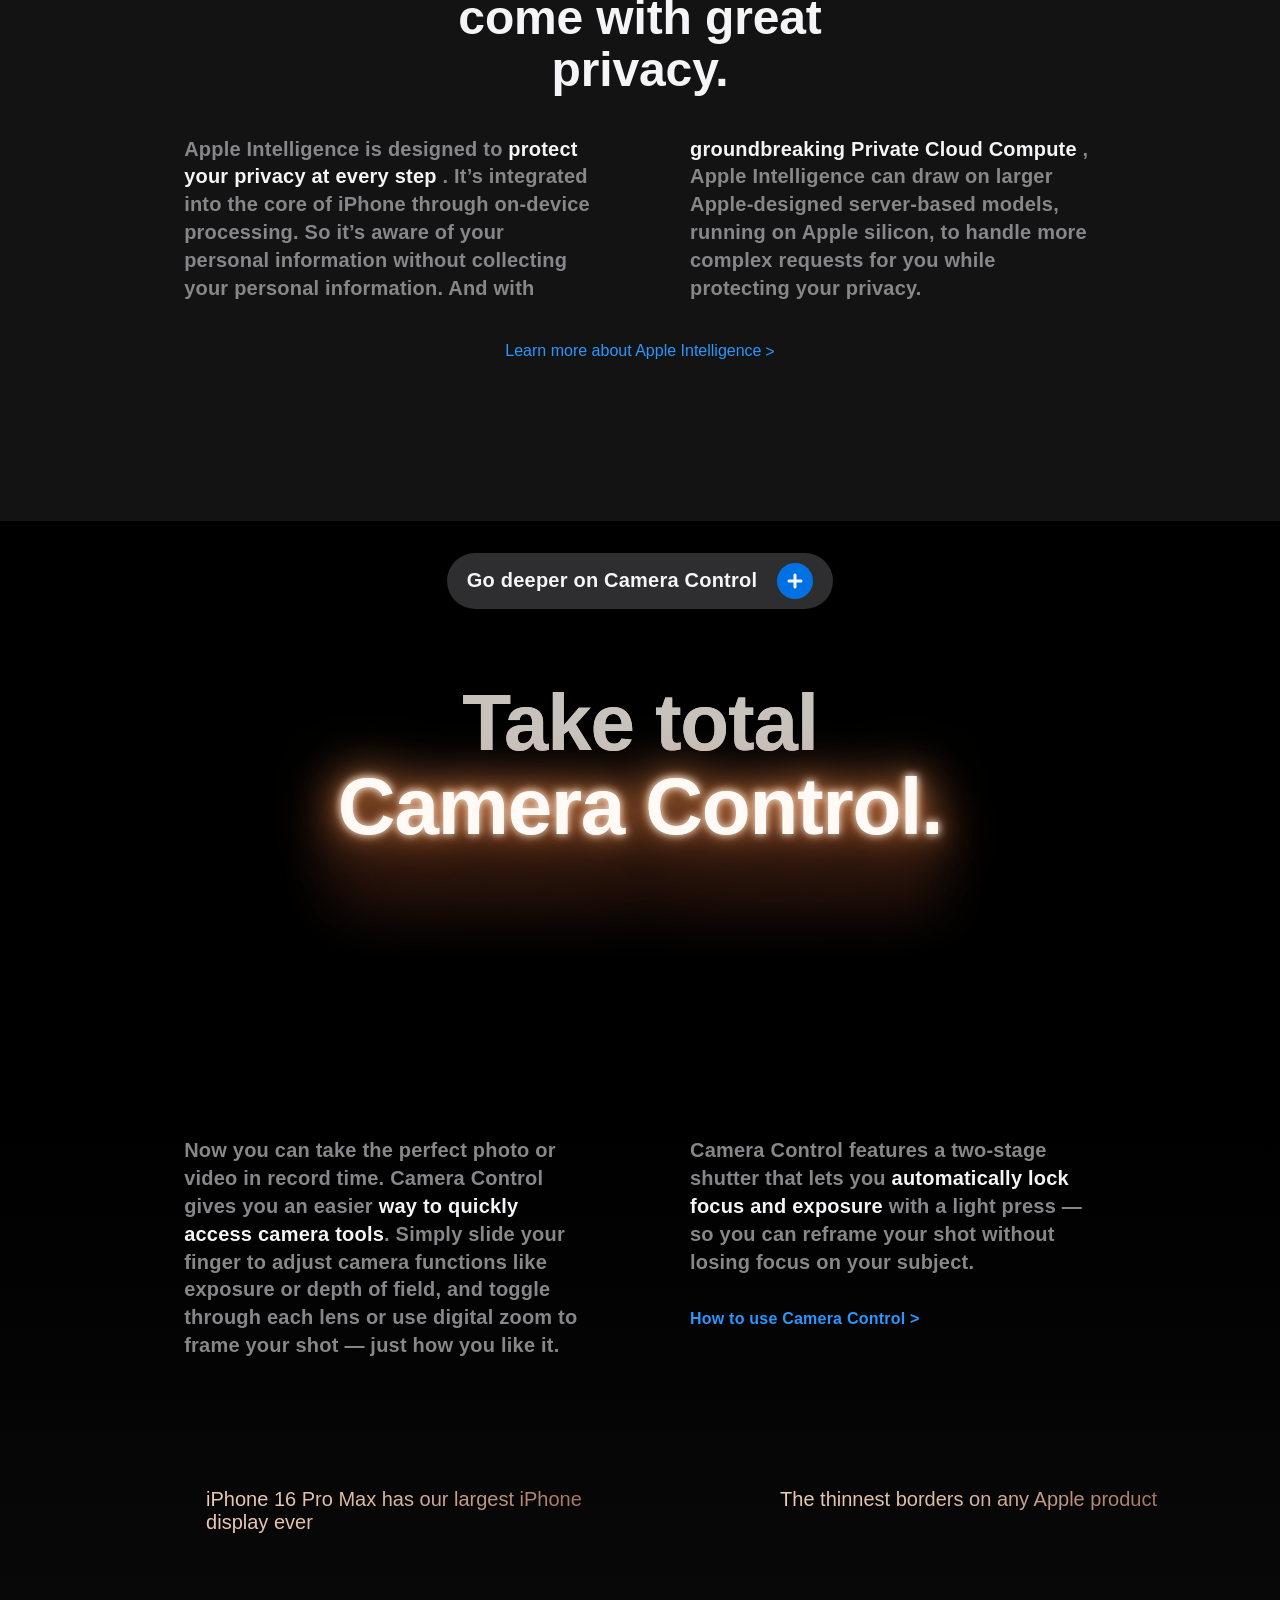
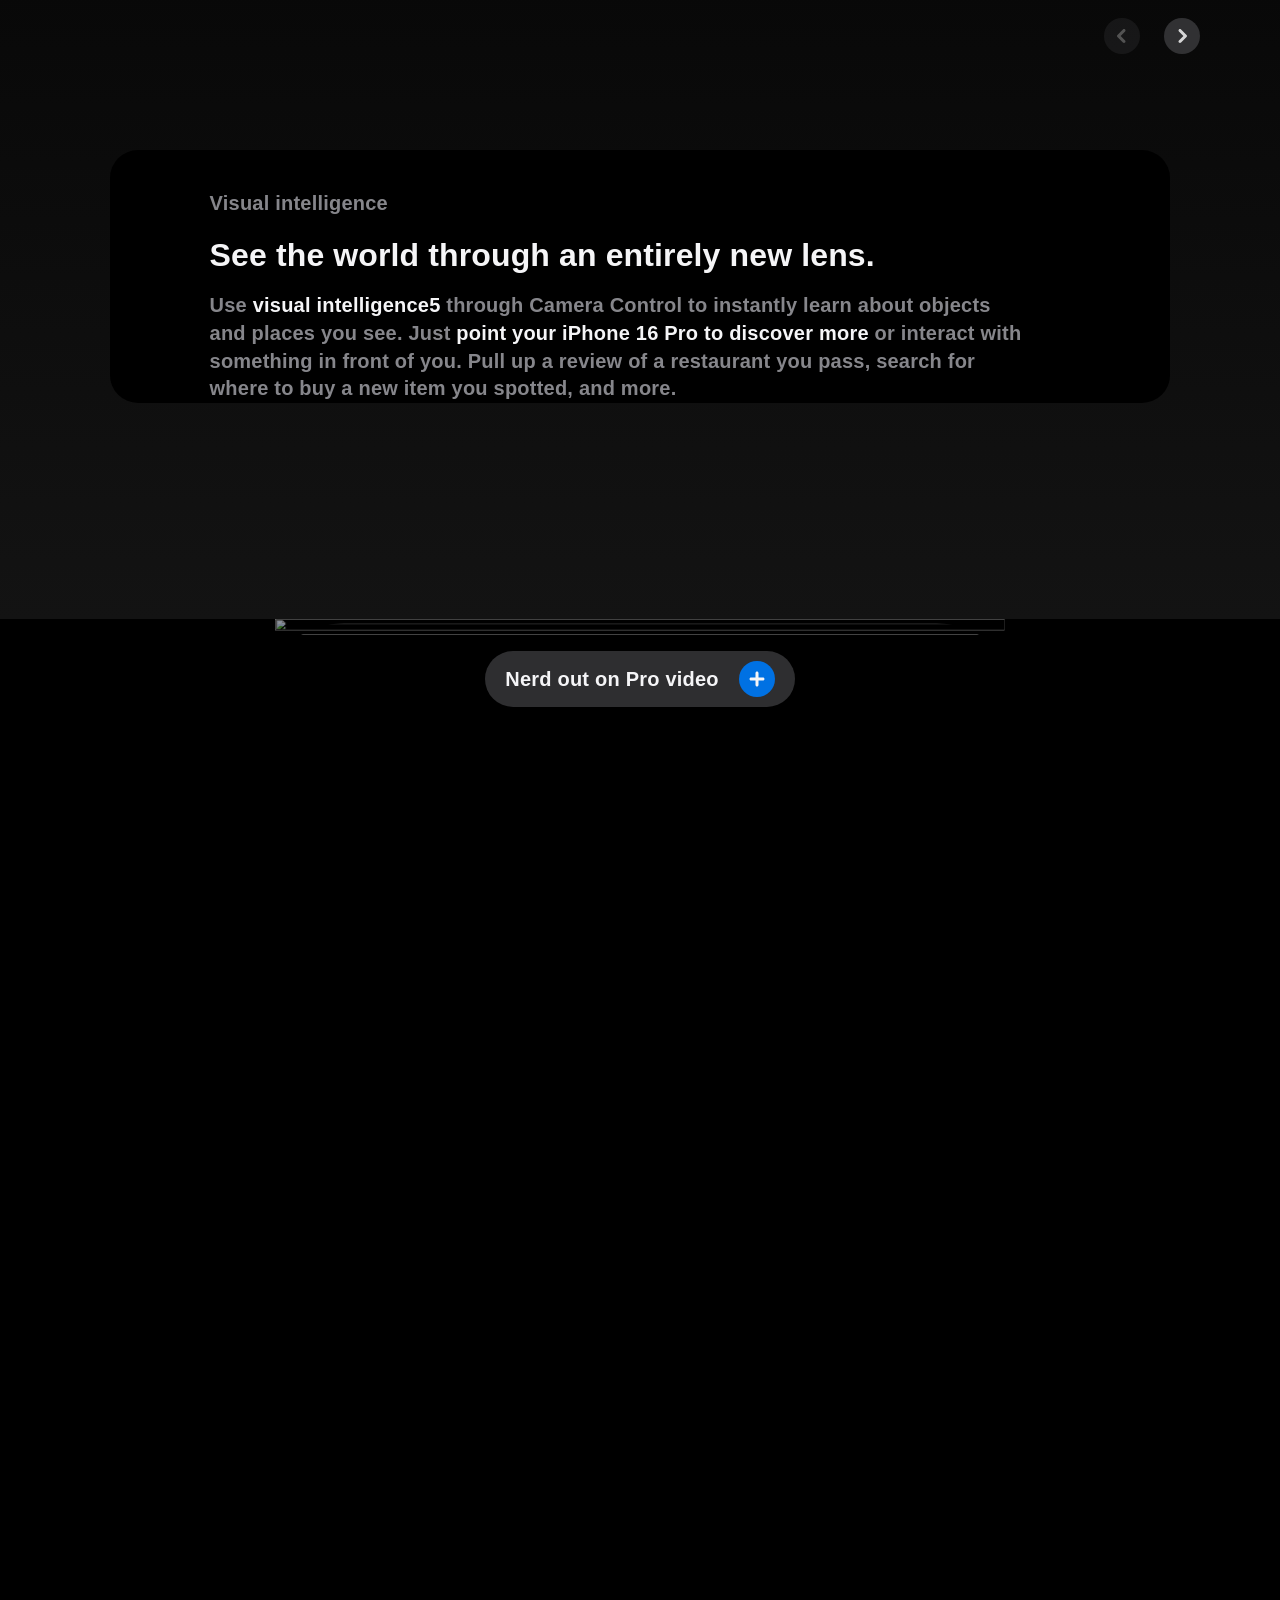
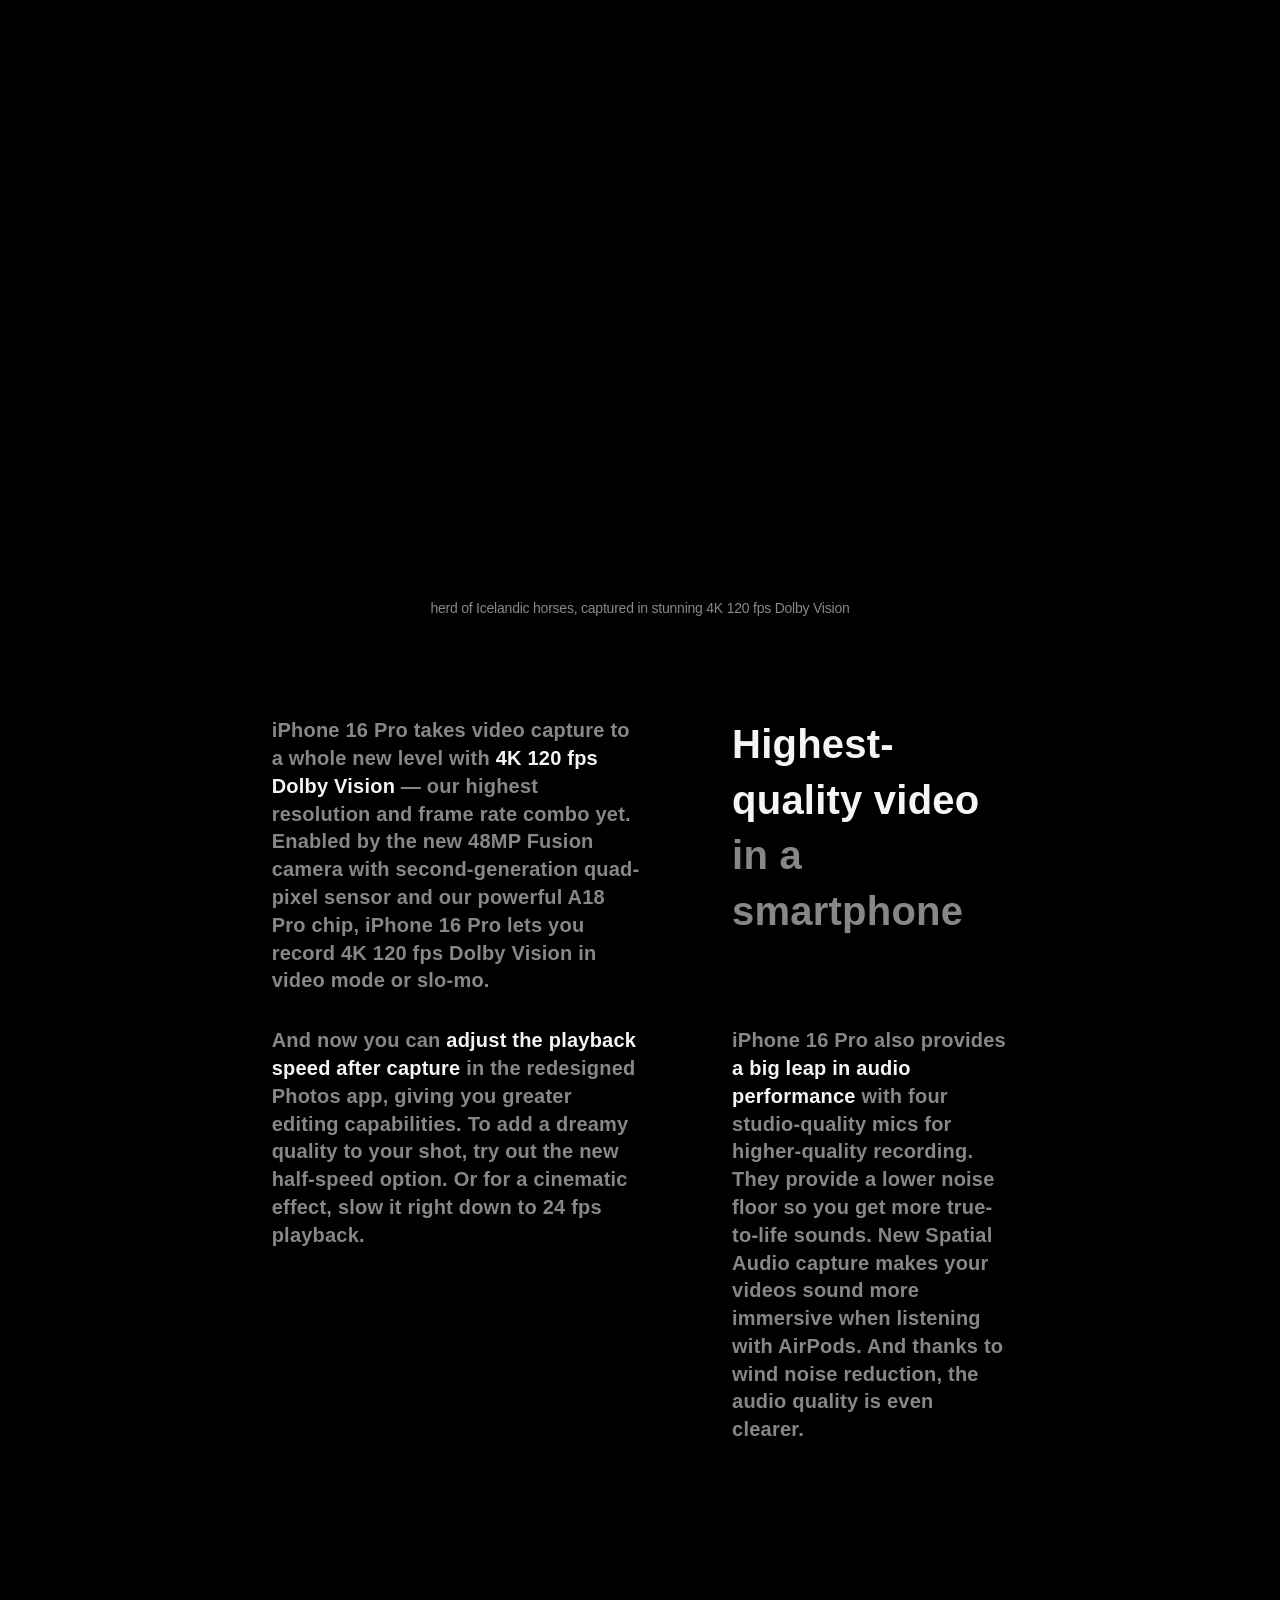
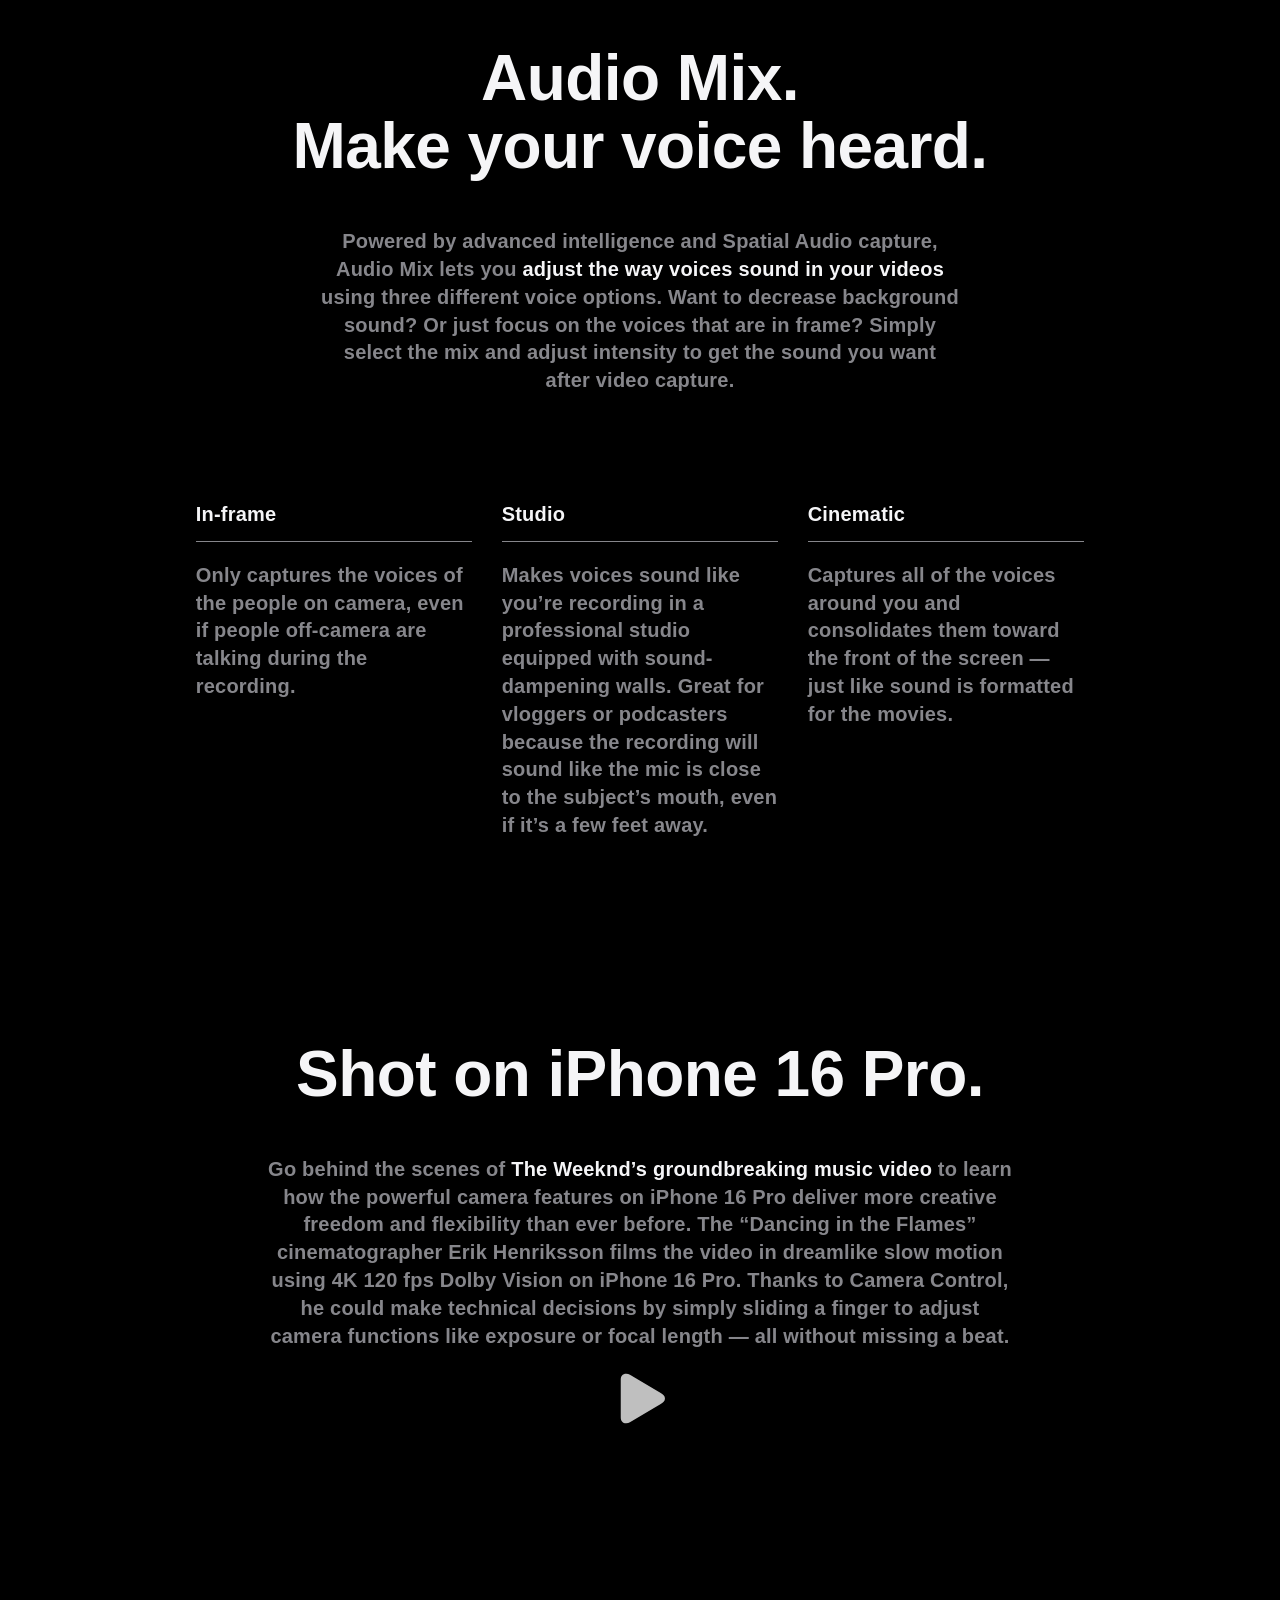
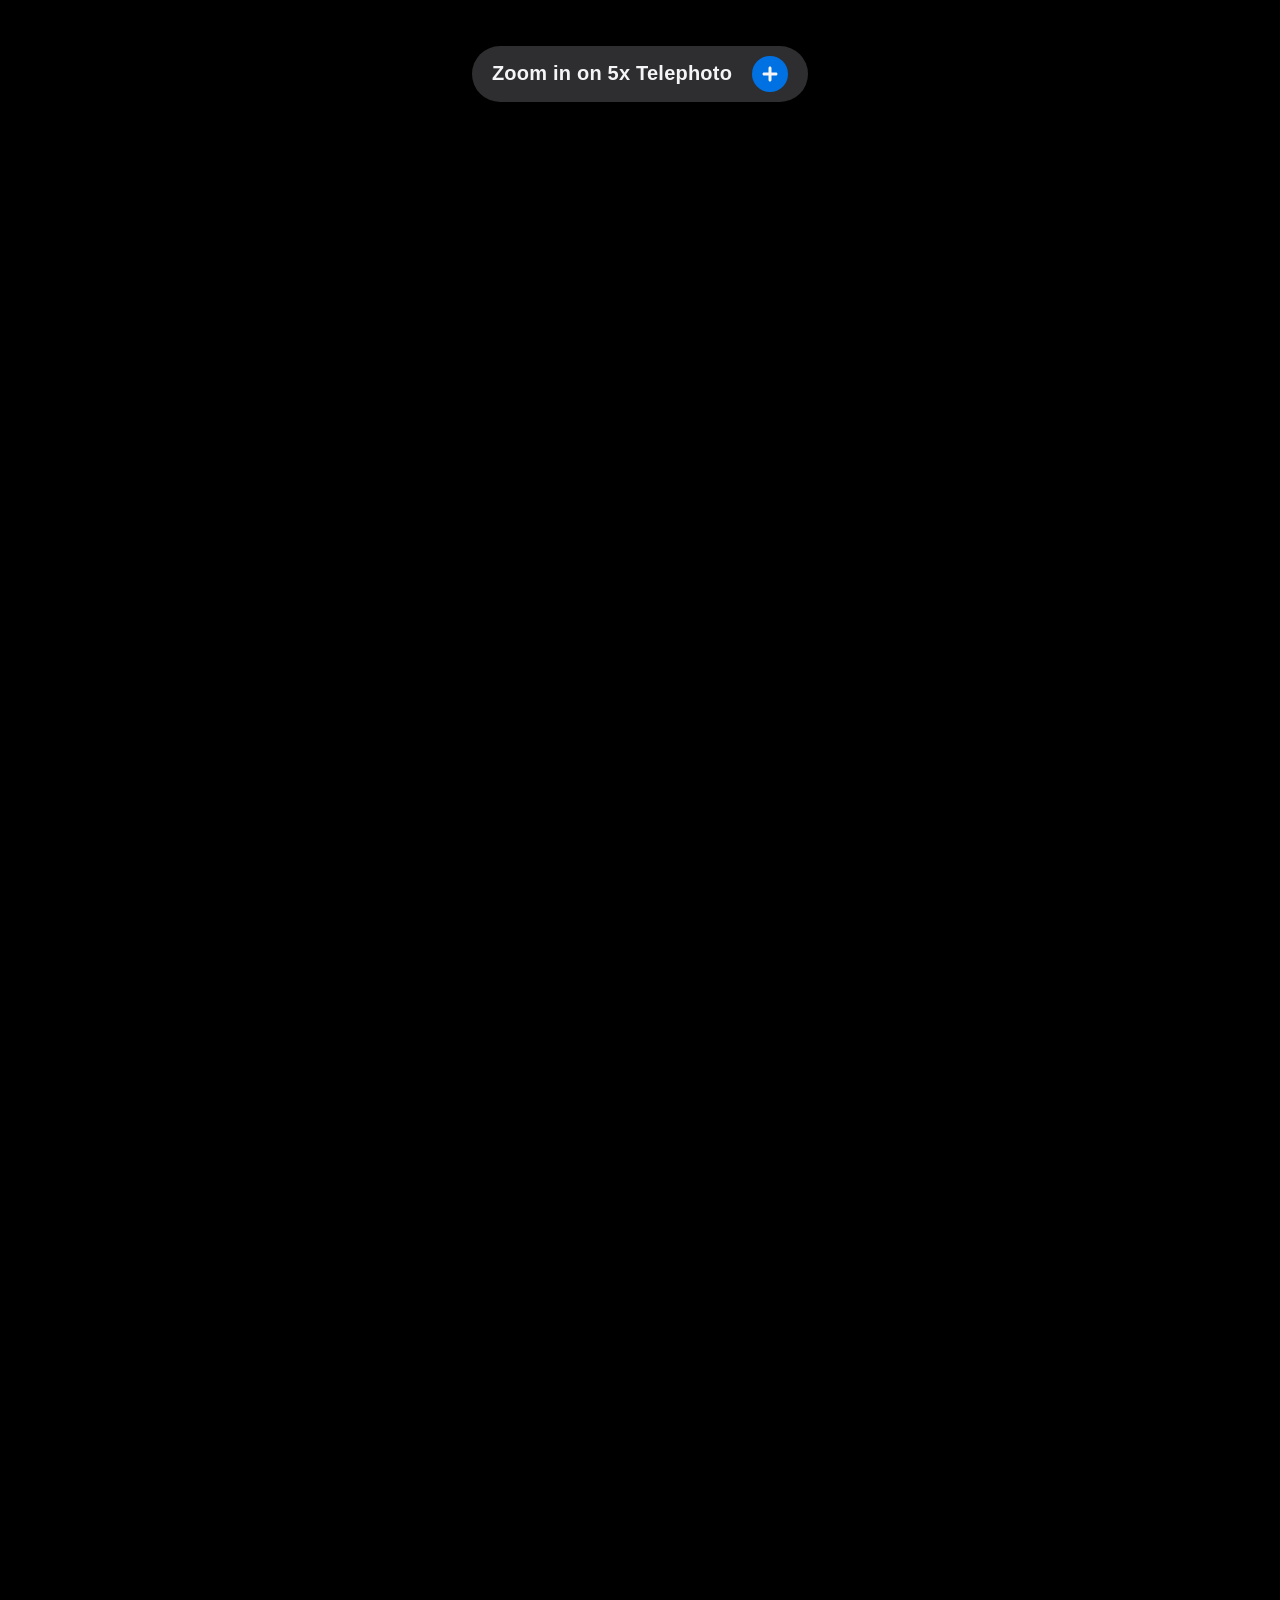
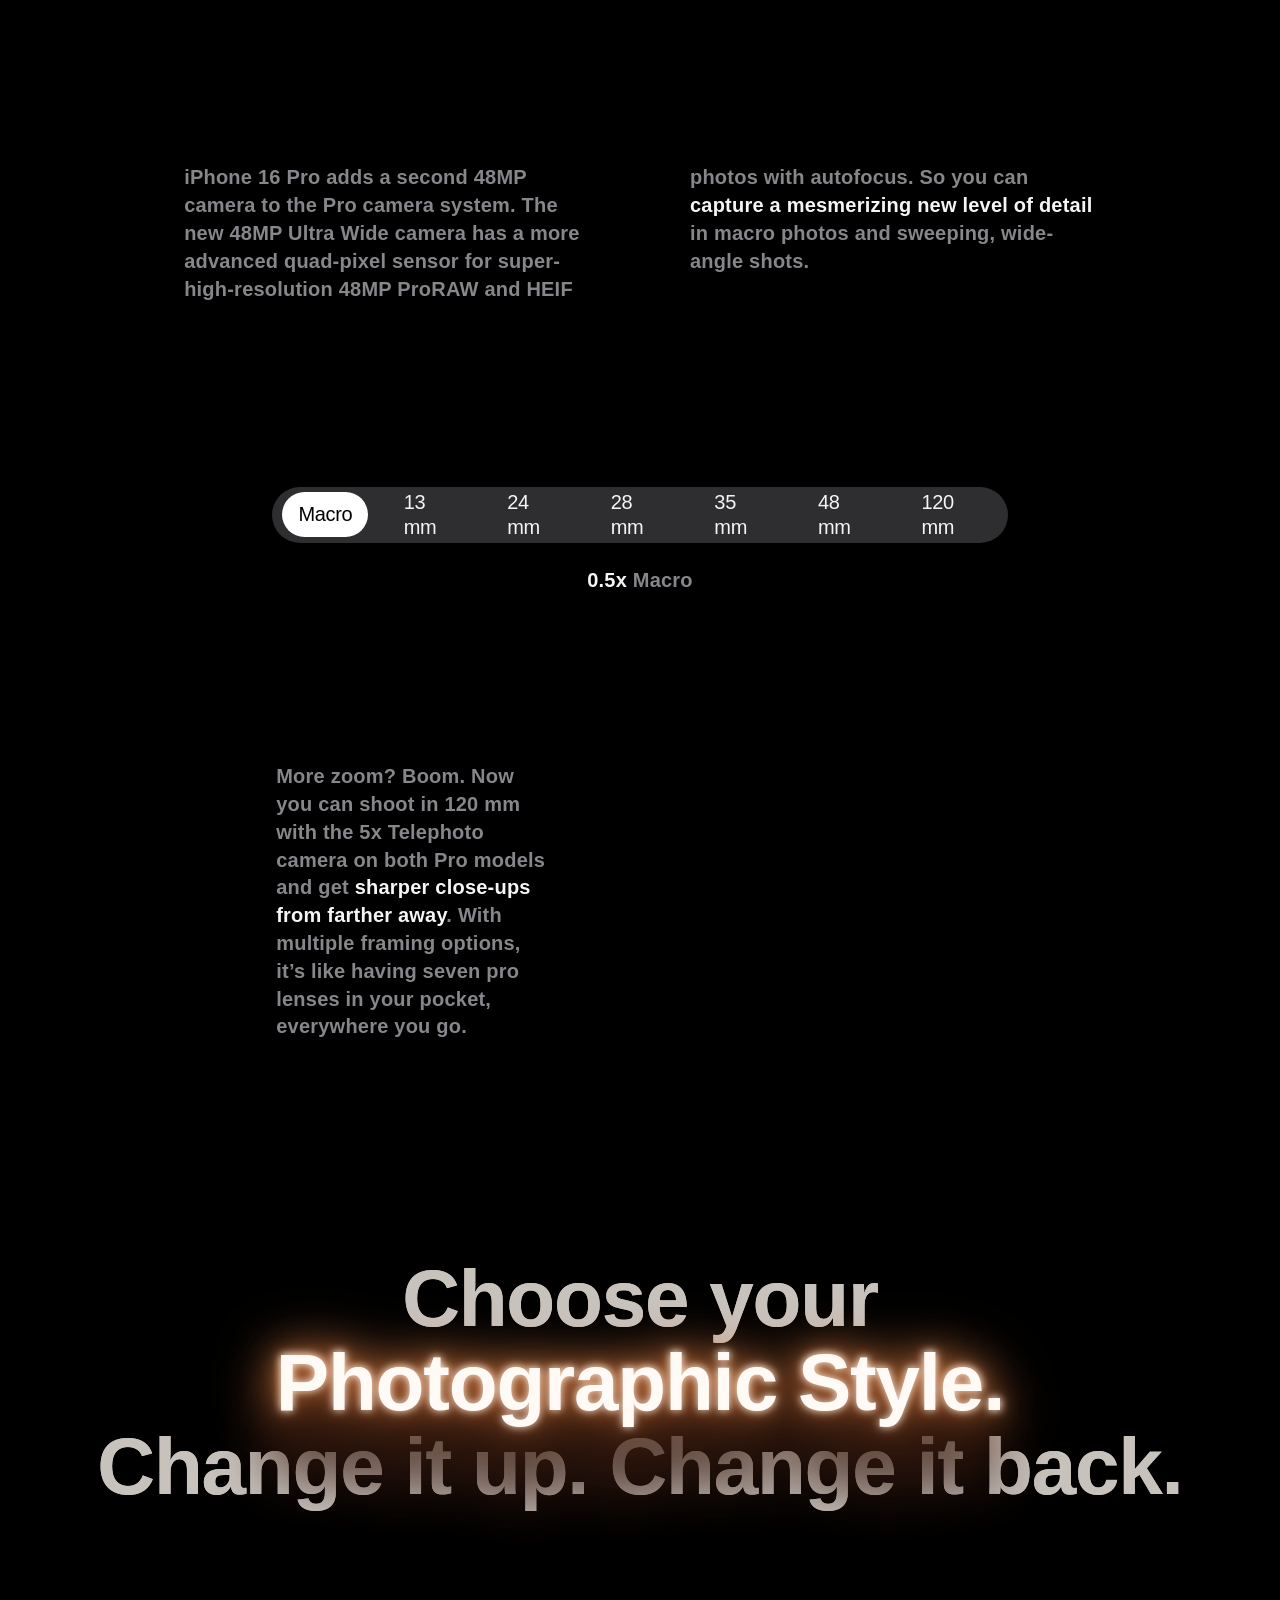
==== commit c4ef8deb: "modified:   css/component.css 	modified:   css/index.css 	modified:   index.html 	modified:   js/ind" ====
--- a/index.html
+++ b/index.html
@@ -898,8 +898,11 @@
       </section>
       <section class="carousel">
         <div class="playbaraccesscontainer">
-          <div class="bouncecircle bouncecircle_left"></div>
-          <div class="bouncecircle bouncecircle_right"></div>
+          
+        <div class="bouncecircle bouncecircle_left"></div>
+        <div class="bouncecircle bouncecircle_right"></div>
+          
+
           <div class="playbarcontent">
             <div class="playbarleft">
               <svg viewBox=" 0 0 56 56">
--- a/css/index.css
+++ b/css/index.css
@@ -916,61 +916,9 @@
 }
 
 .carousel .content {
-    /* width: 100%; */
     padding-bottom: 30px;
 }
 
-.carousel .playbarcontent {
-    opacity: 0;
-    transition: opacity 0.3s ease-in;
-}
-
-.carousel.revealed .playbarcontent {
-    opacity: 1;
-}
-
-.carousel.revealed .bouncecircle_left {
-    animation-name: bounceAndMorph_left;
-    animation-duration: 2s; 
-    animation-timing-function: cubic-bezier(.4, 0, .6, 1);
-    animation-fill-mode: forwards; 
-}
-.carousel.revealed .bouncecircle_right {
-    animation-name: bounceAndMorph_right;
-    animation-duration: 2s; 
-    animation-timing-function: cubic-bezier(.4, 0, .6, 1);
-    animation-fill-mode: forwards; 
-}
-
-.carousel .bouncecircle {
-    /* position: absolute; */
-    /* bottom: 0; 
-    left: 50%; 
-    transform: translateY(-50%); */
-    
-    /* Initial styles for the circle */
-    /* width: 12px;
-    height: 12px;
-    background-color: white;
-    border-radius: 50%; */
-    
-    /* Apply the animation */
-    /* animation-name: bounceAndMorph;
-    animation-duration: 2s; 
-    animation-timing-function: cubic-bezier(.4, 0, .6, 1);
-    animation-fill-mode: forwards;  */
-}
-
-/* .carousel .playbarleft, .carousel .playbarright {
-    opacity: 0;
-} */
-
-/* .carousel.revealed .playbarleft, .carousel.revealed .playbarright {
-    animation-name: playbaranimation;
-    animation-duration: 0.4s;
-    animation-timing-function: cubic-bezier(.4,0,.6,1);
-    animation-fill-mode: forwards;
-} */
 
 
 /* #endregion carousel*/
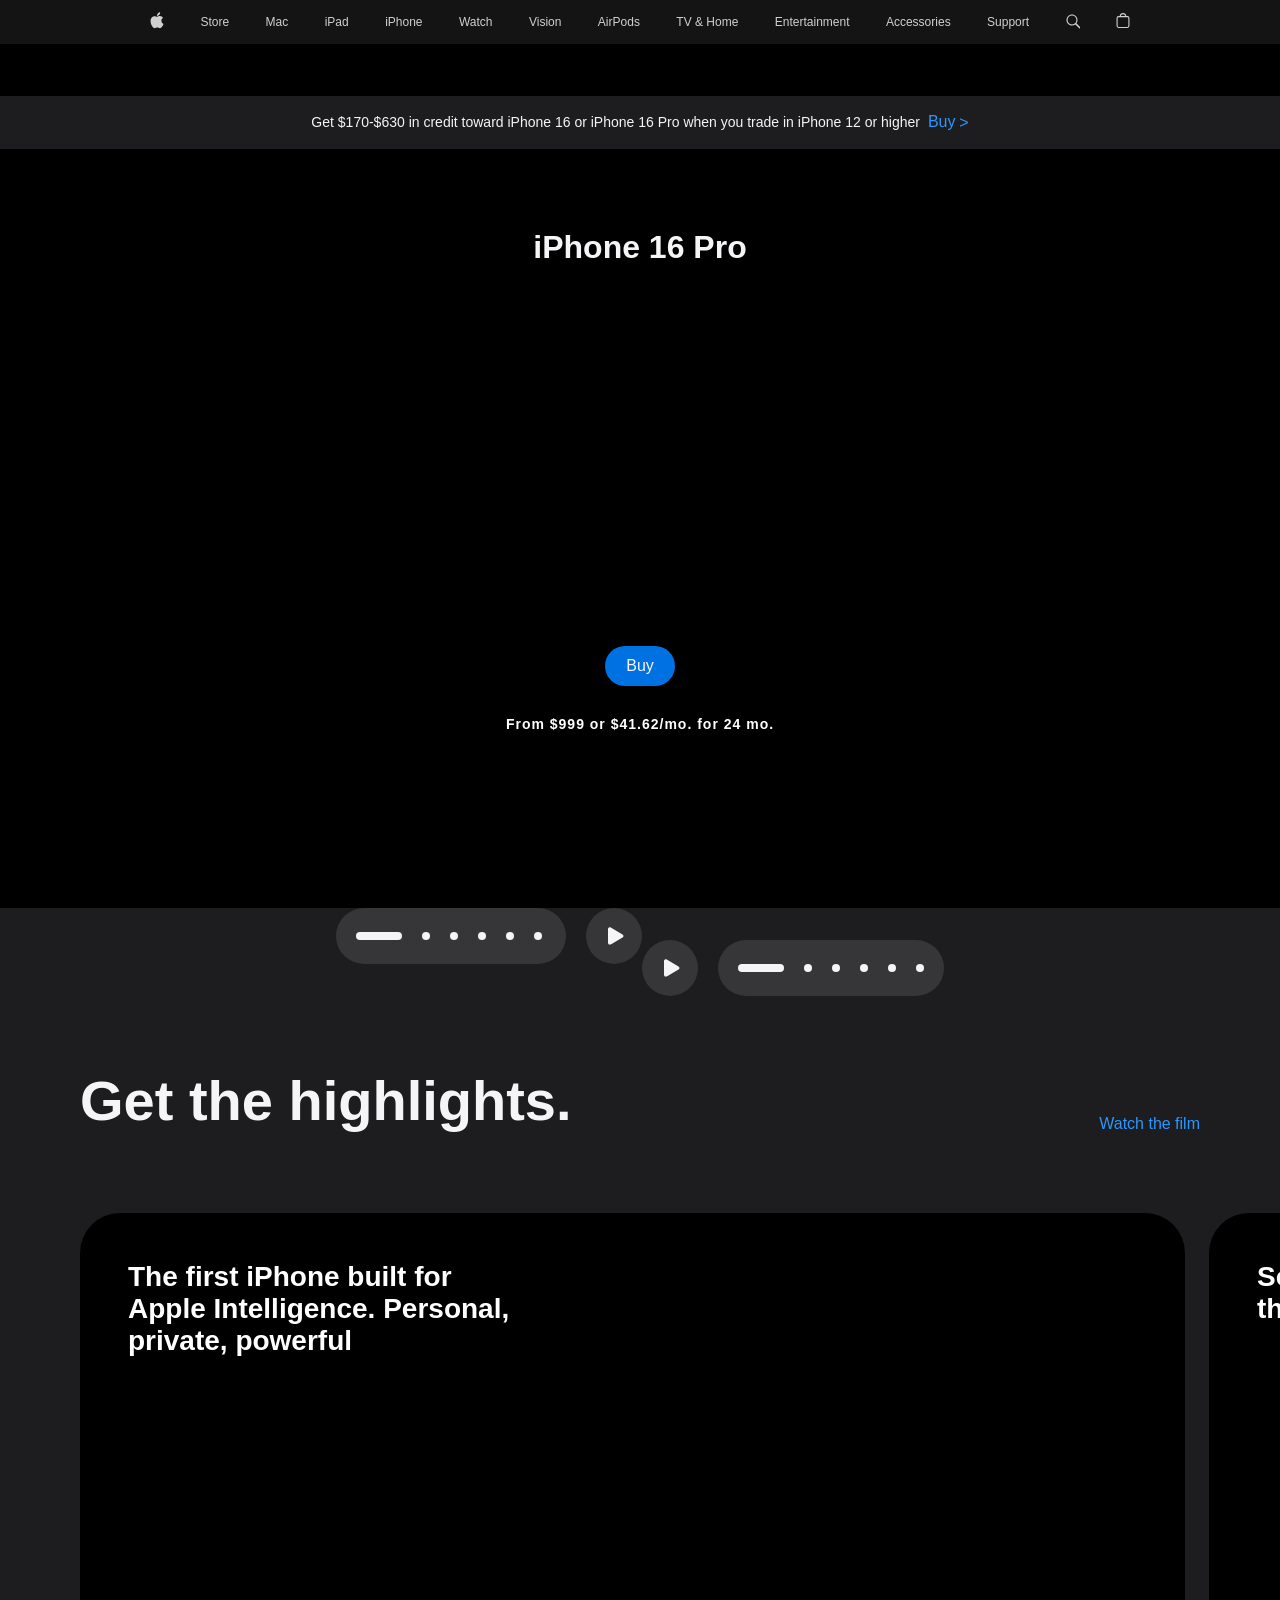
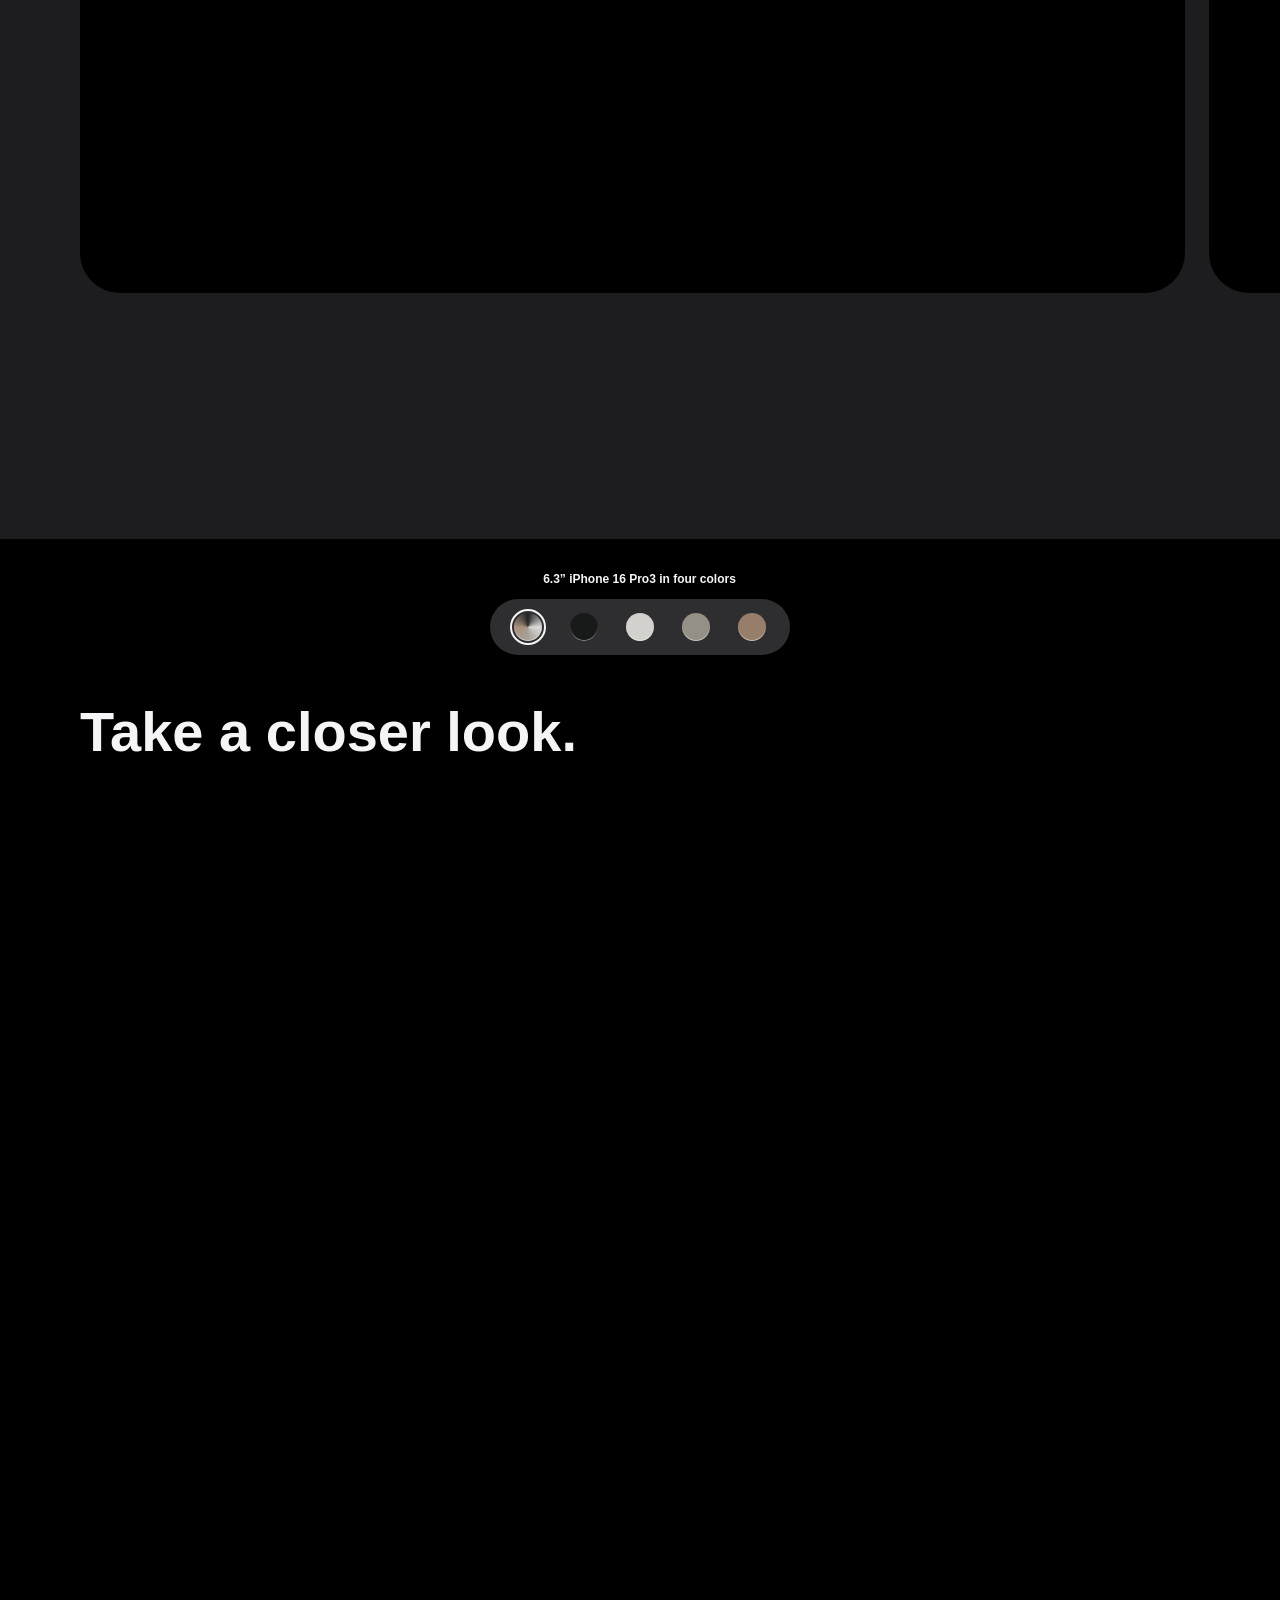
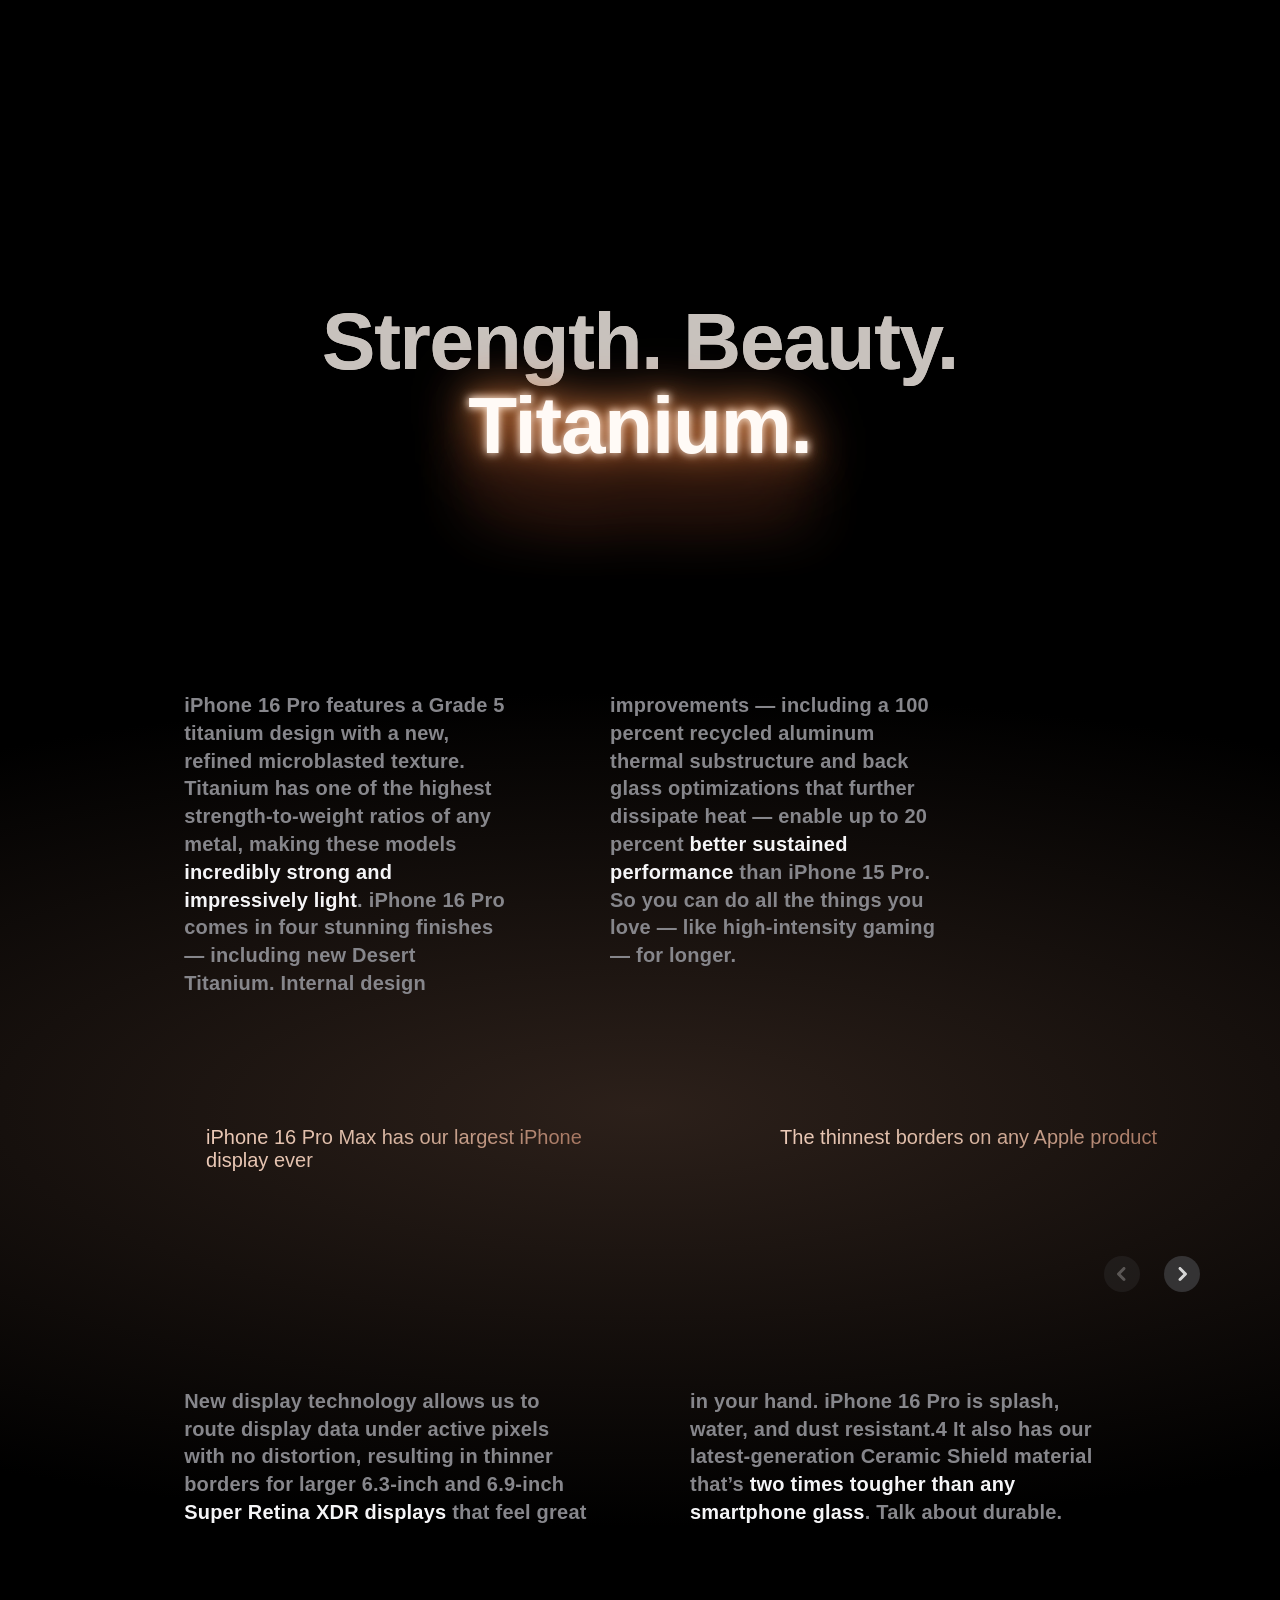
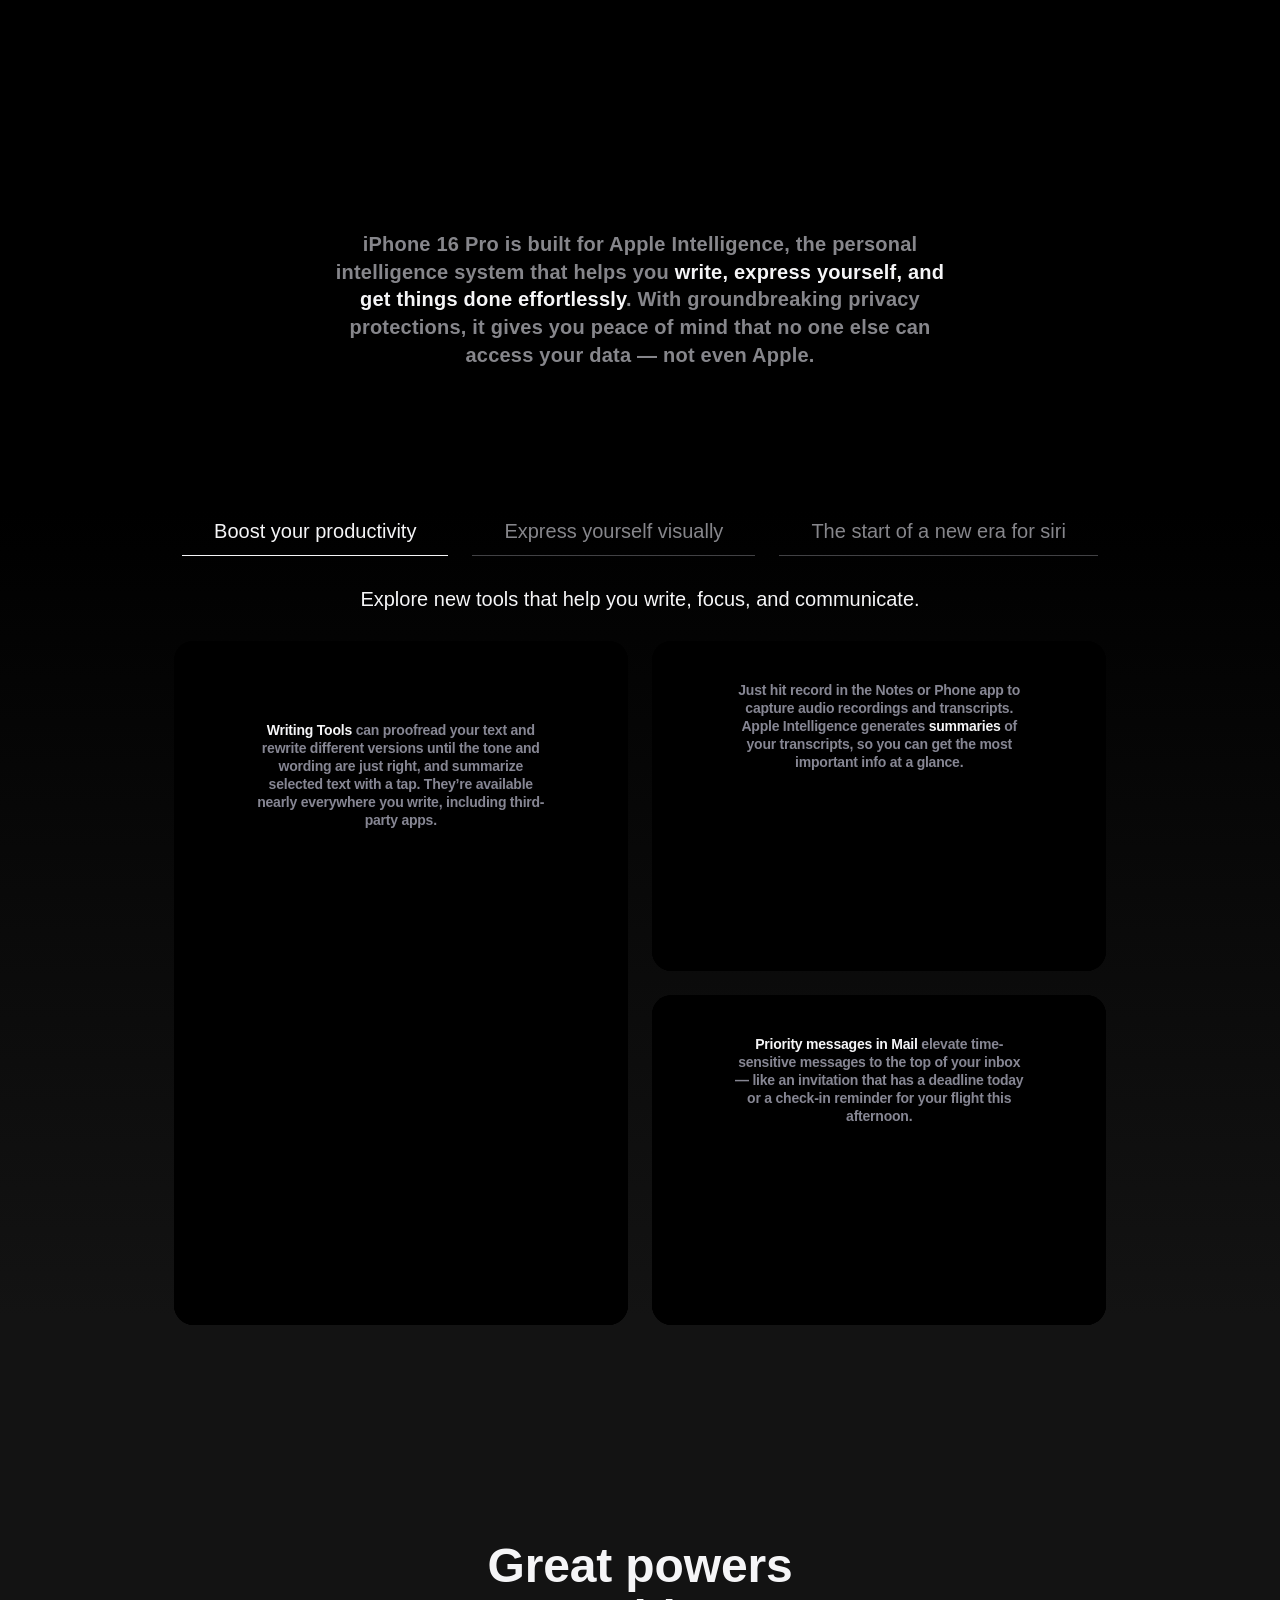
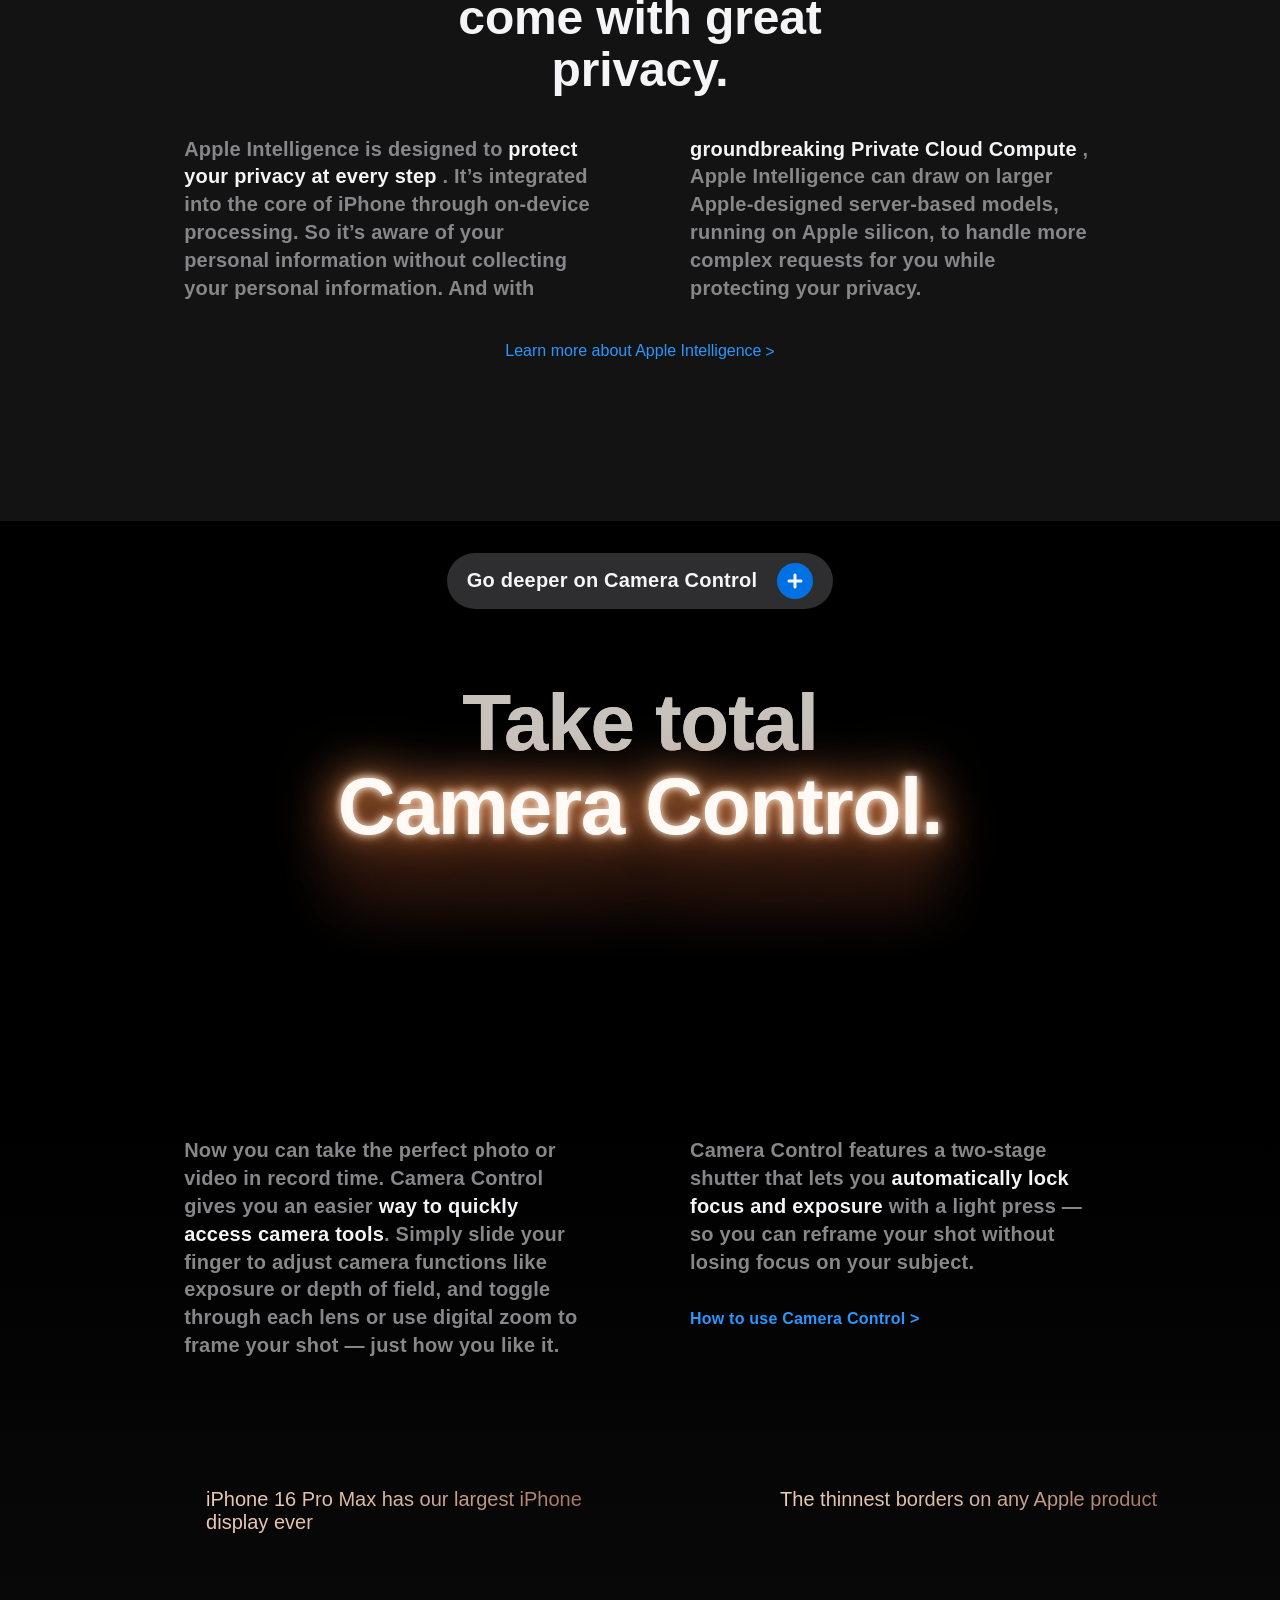
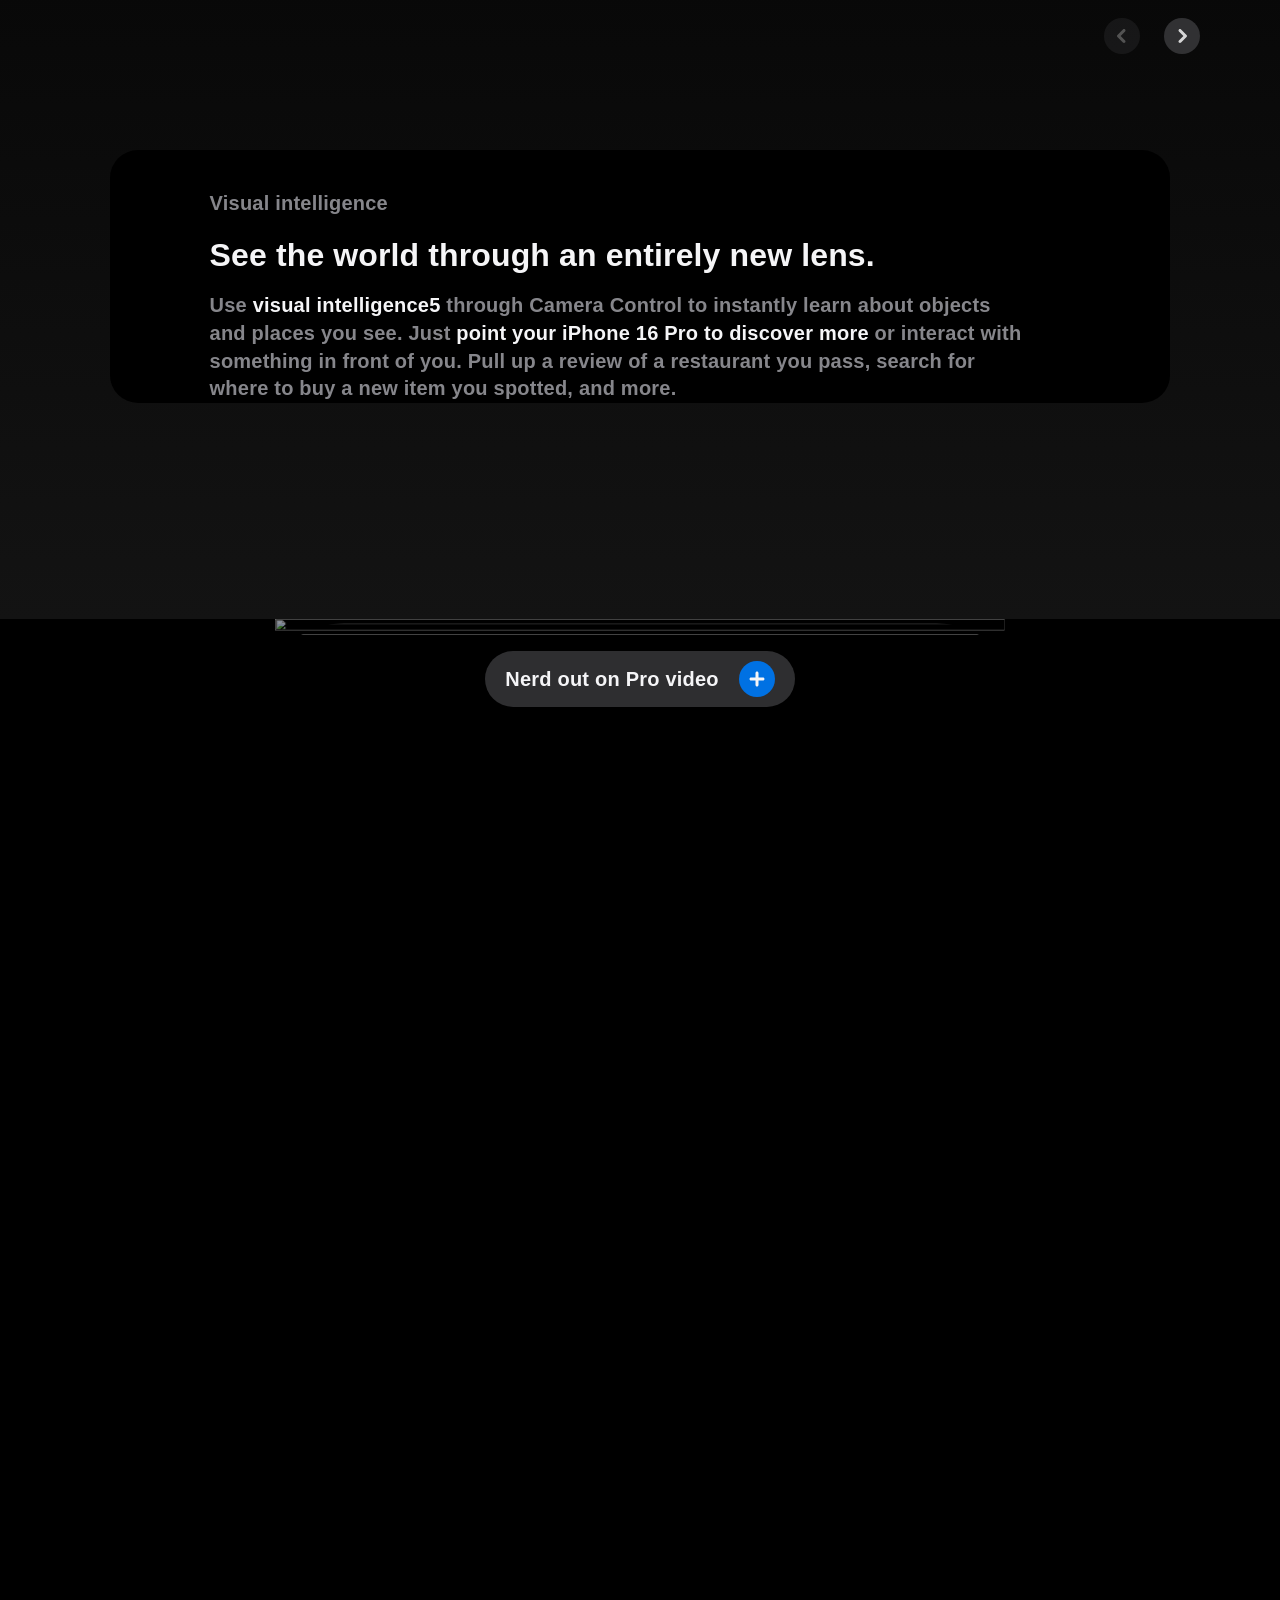
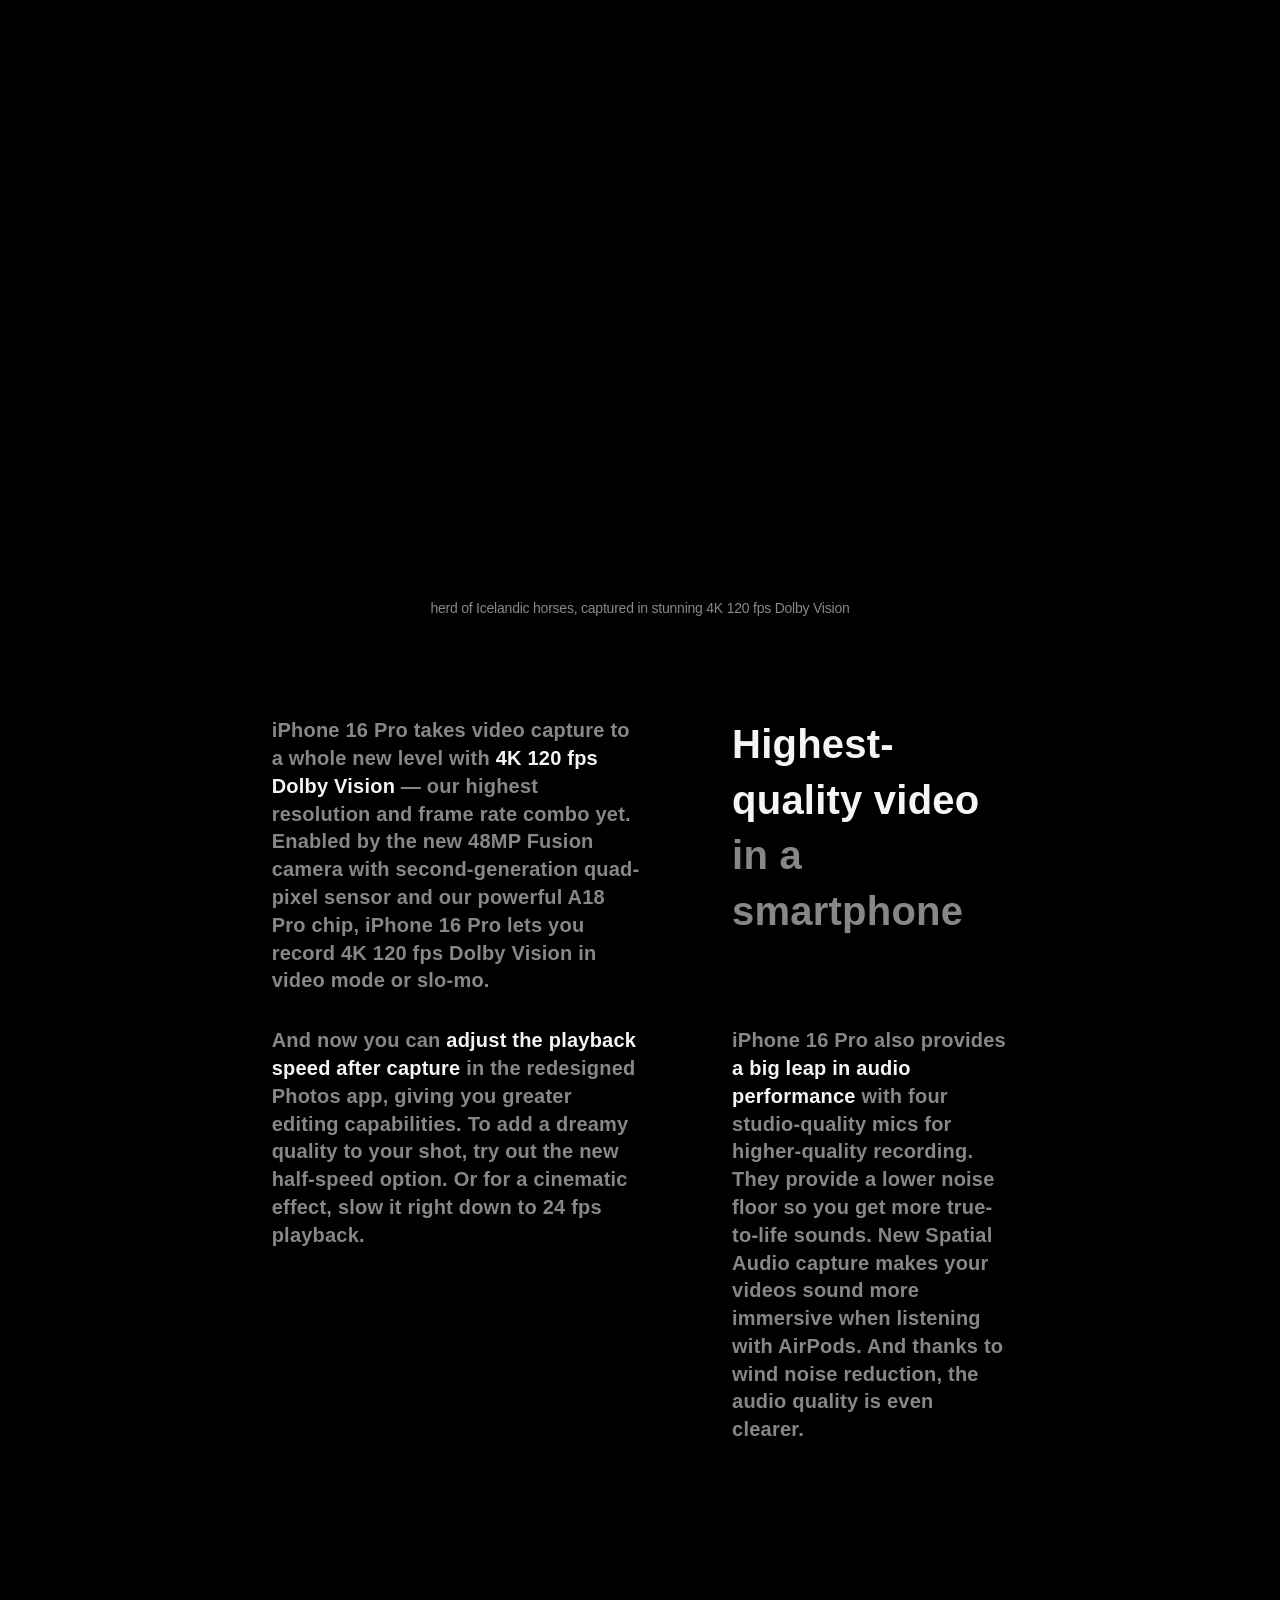
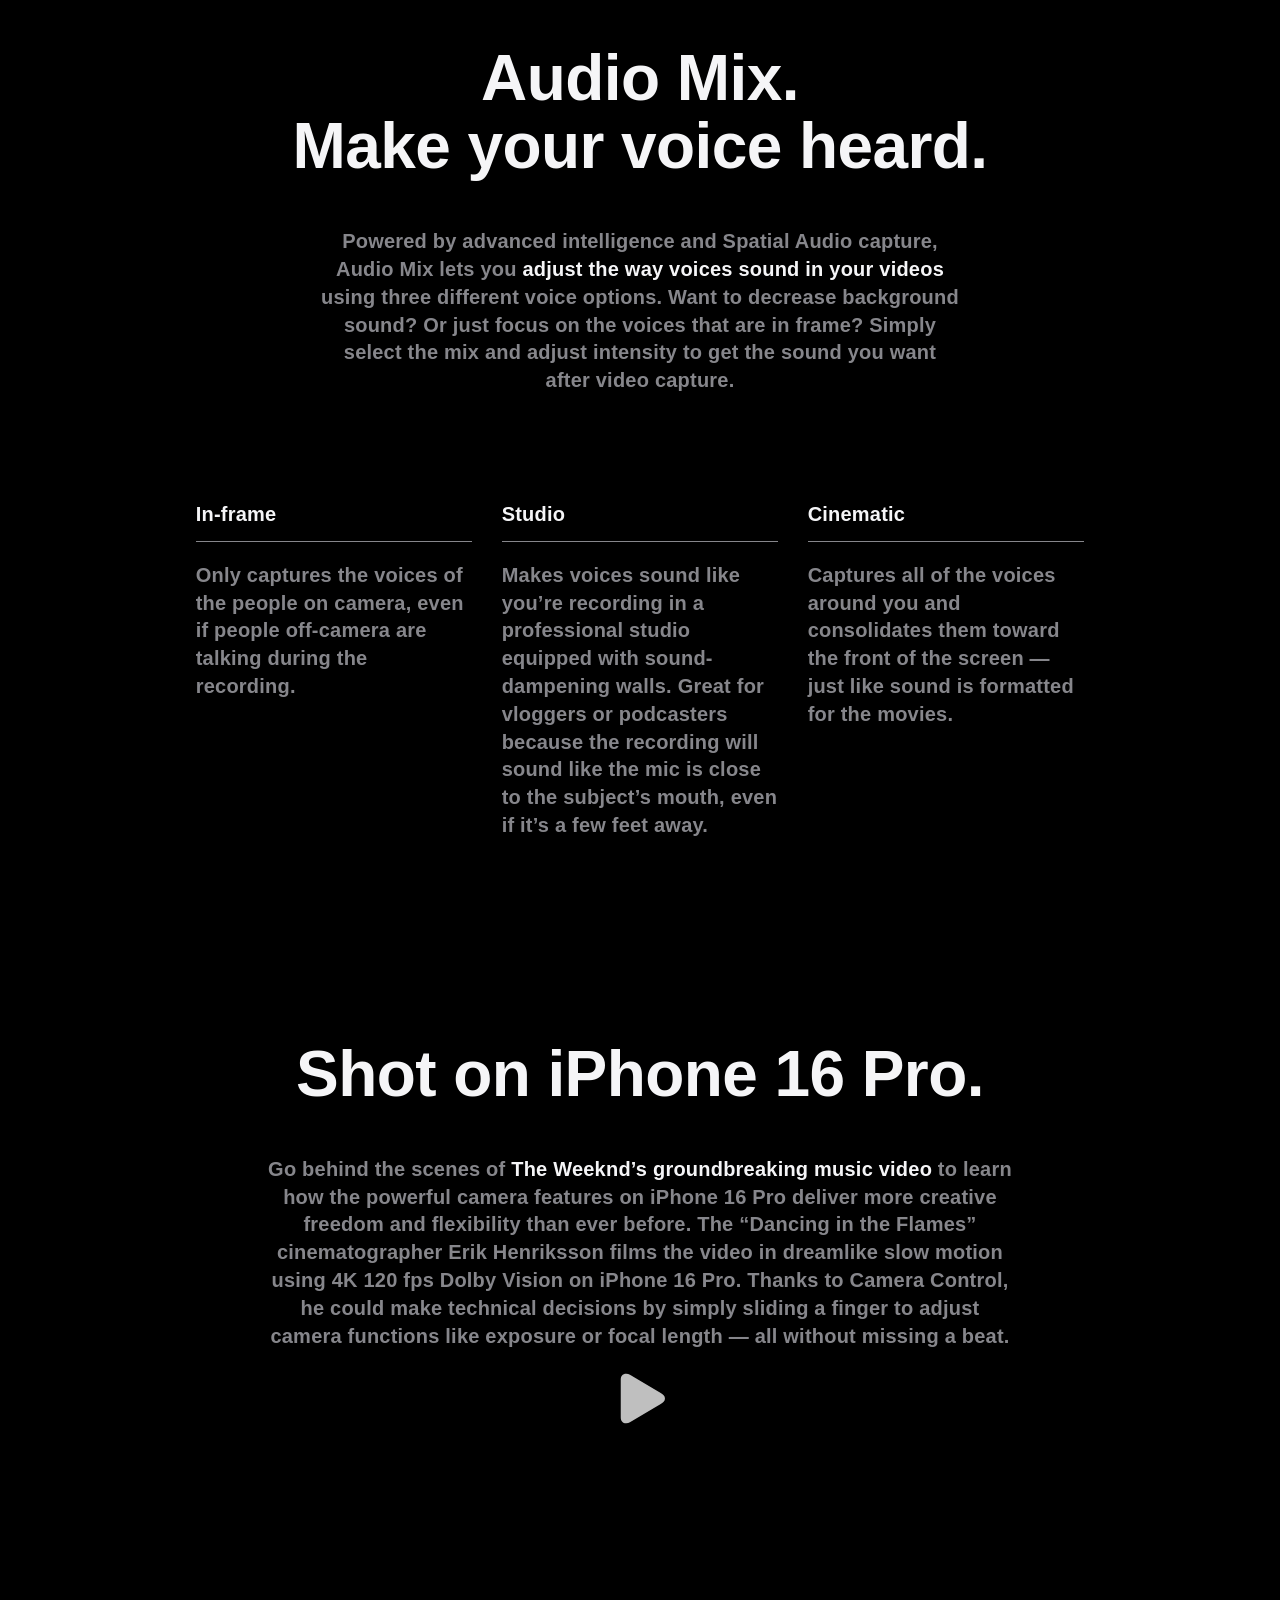
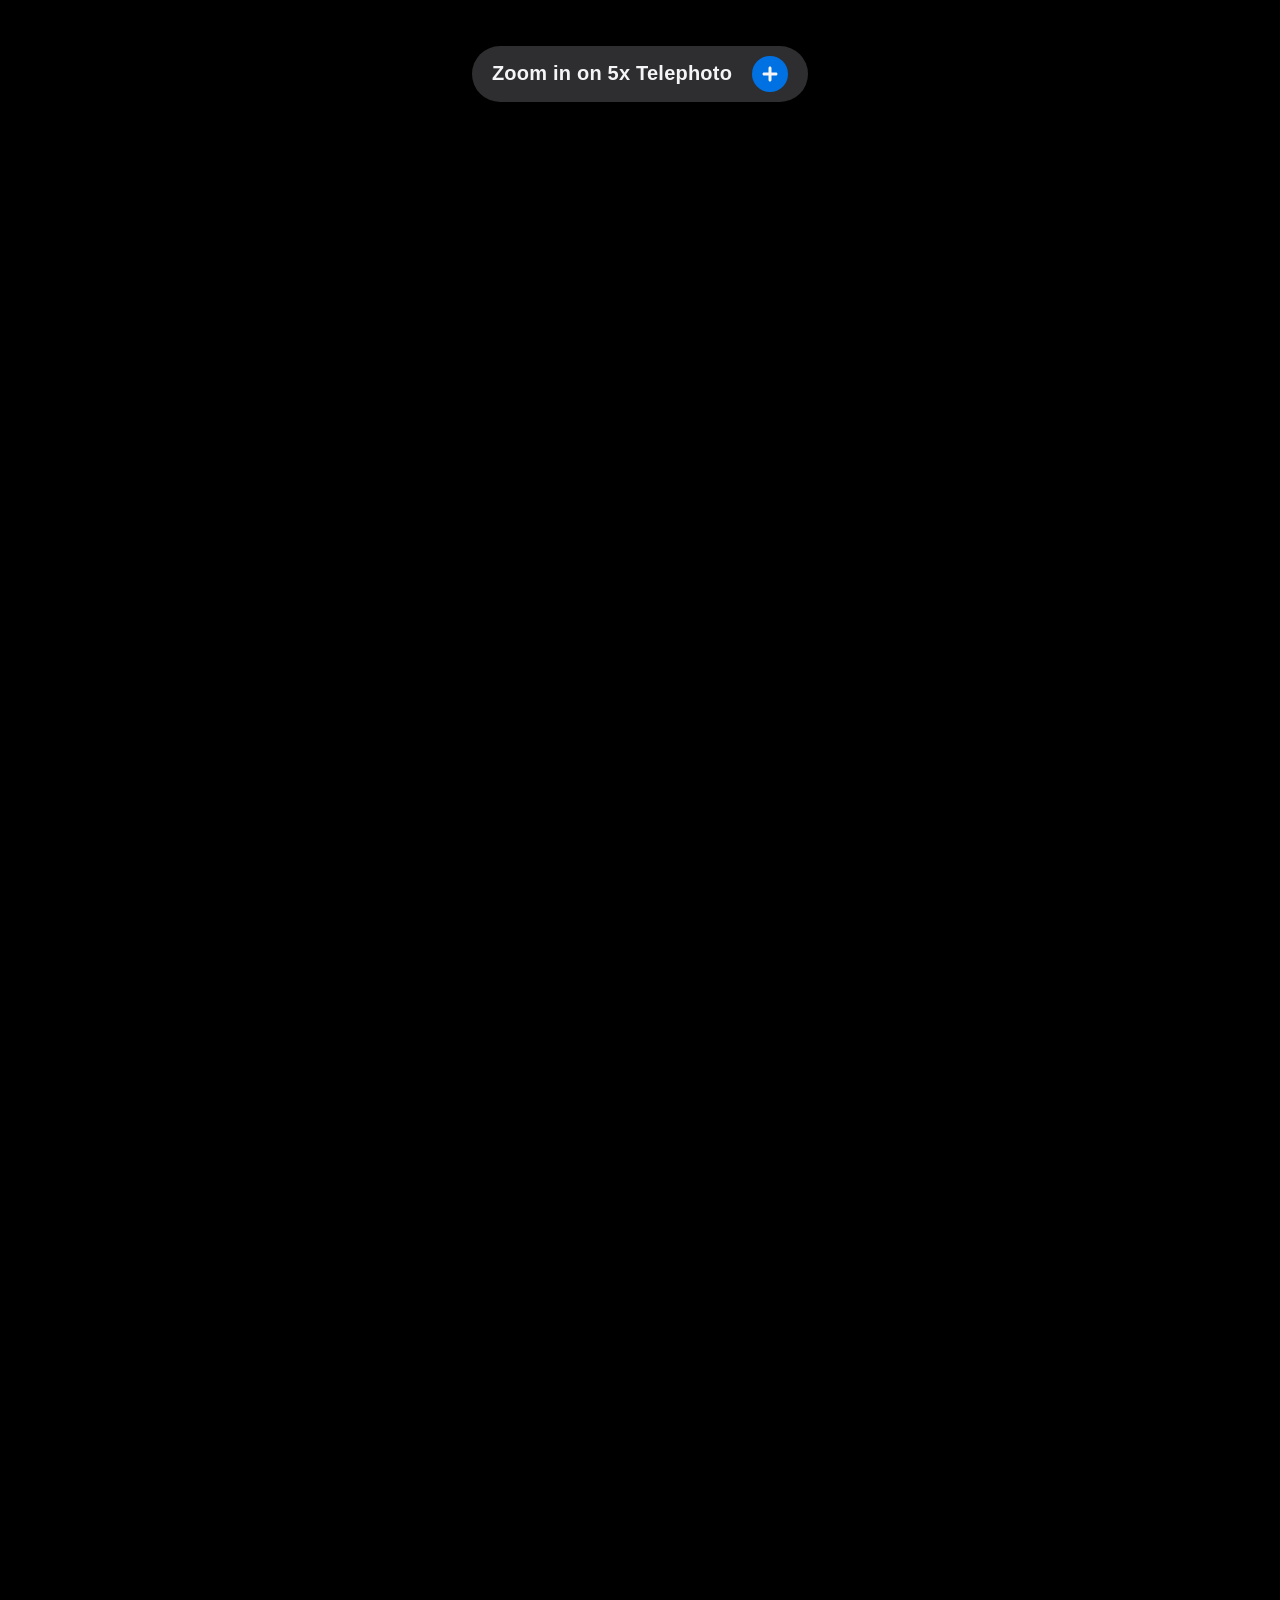
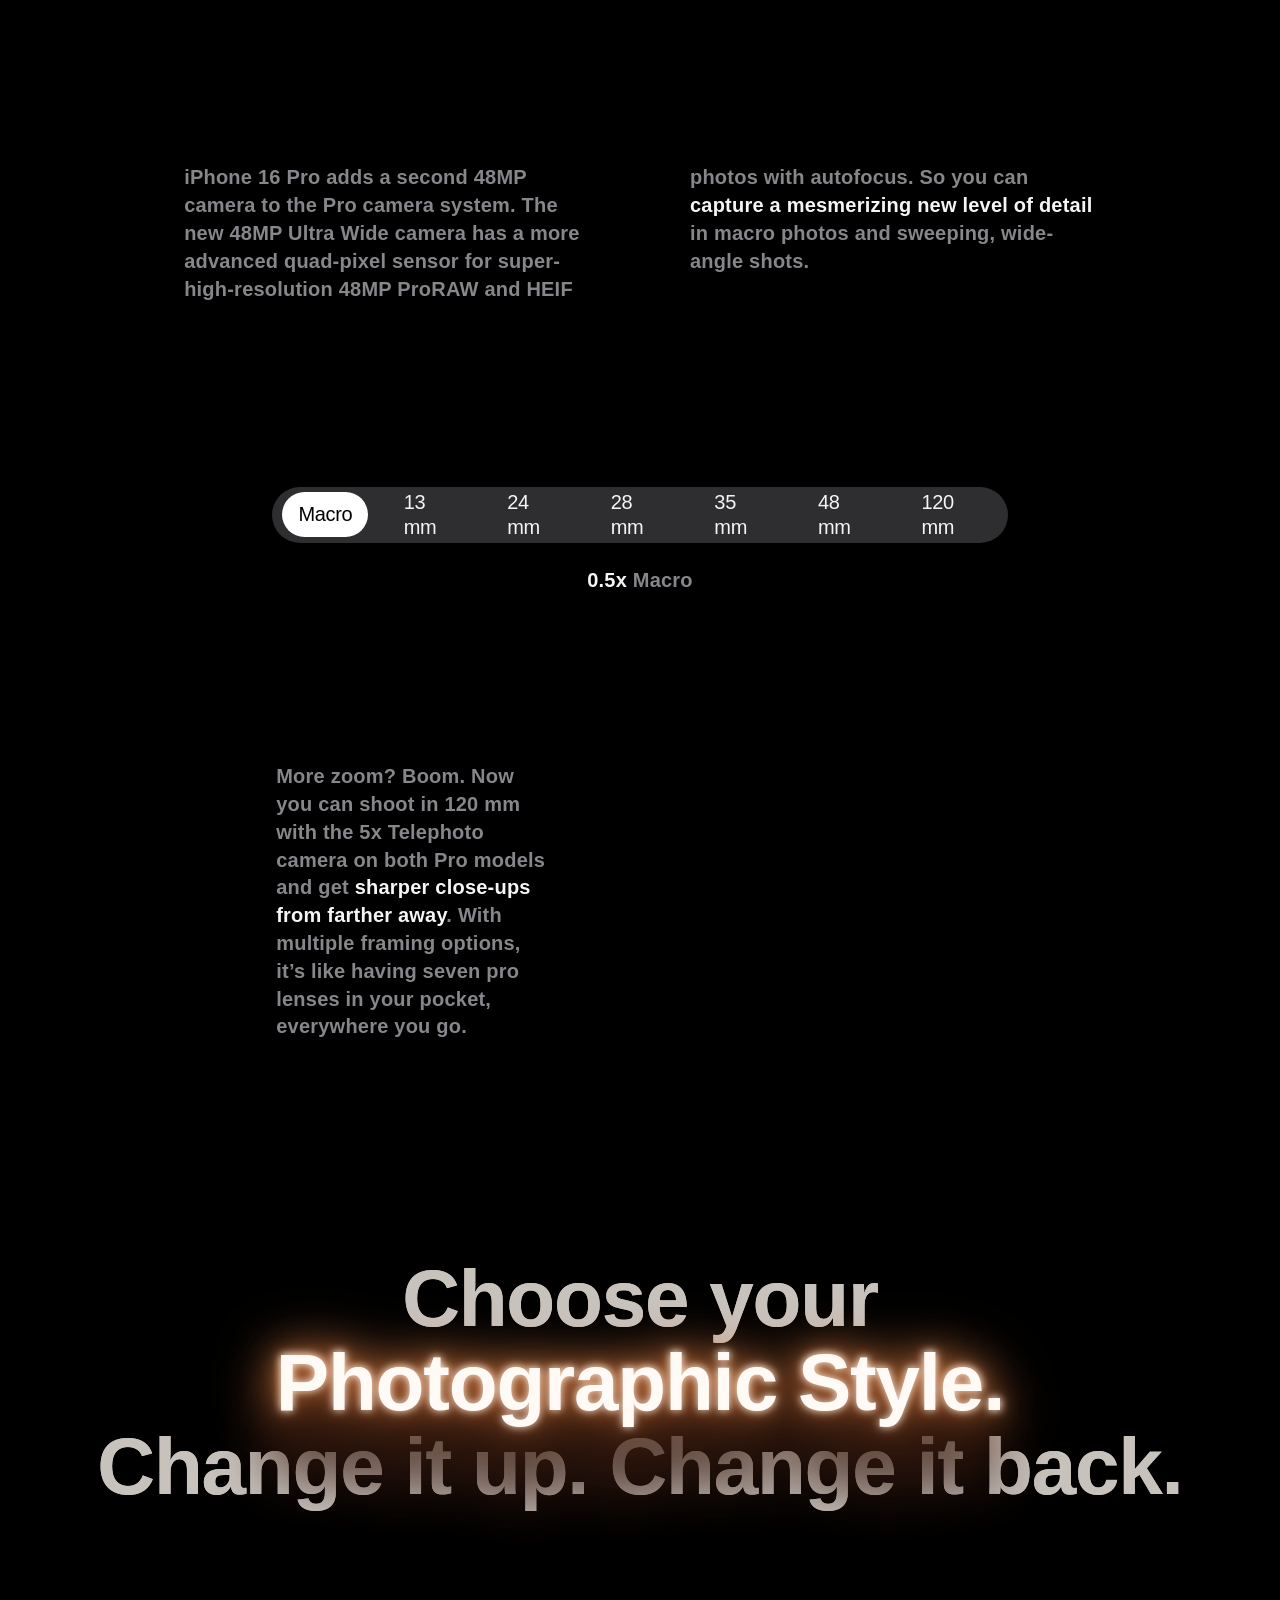
==== commit 78b850d9: "modified:   css/component.css 	modified:   css/effect.css 	modified:   index.html" ====
--- a/index.html
+++ b/index.html
@@ -899,8 +899,21 @@
       <section class="carousel">
         <div class="playbaraccesscontainer">
           
-        <div class="bouncecircle bouncecircle_left"></div>
-        <div class="bouncecircle bouncecircle_right"></div>
+        <div class="bouncecircle bouncecircle_left">
+          <div class="longdot"></div>
+          <div class="dot"></div>
+          <div class="dot"></div>
+          <div class="dot"></div>
+          <div class="dot"></div>
+          <div class="dot"></div>
+        </div>
+        <div class="bouncecircle bouncecircle_right">
+          <svg viewBox=" 0 0 56 56">
+            <path
+              d="m23.7555 36.6237c.4478 0 .8598-.1343 1.4241-.4568l10.9178-6.3322c.8598-.5016 1.3614-1.021 1.3614-1.8361 0-.8061-.5016-1.3255-1.3614-1.8271l-10.9178-6.3322c-.5643-.3314-.9762-.4657-1.4241-.4657-.9315 0-1.7555.7165-1.7555 1.9435v13.3629c0 1.227.824 1.9435 1.7555 1.9435z"
+            ></path>
+          </svg>
+        </div>
           
 
           <div class="playbarcontent">
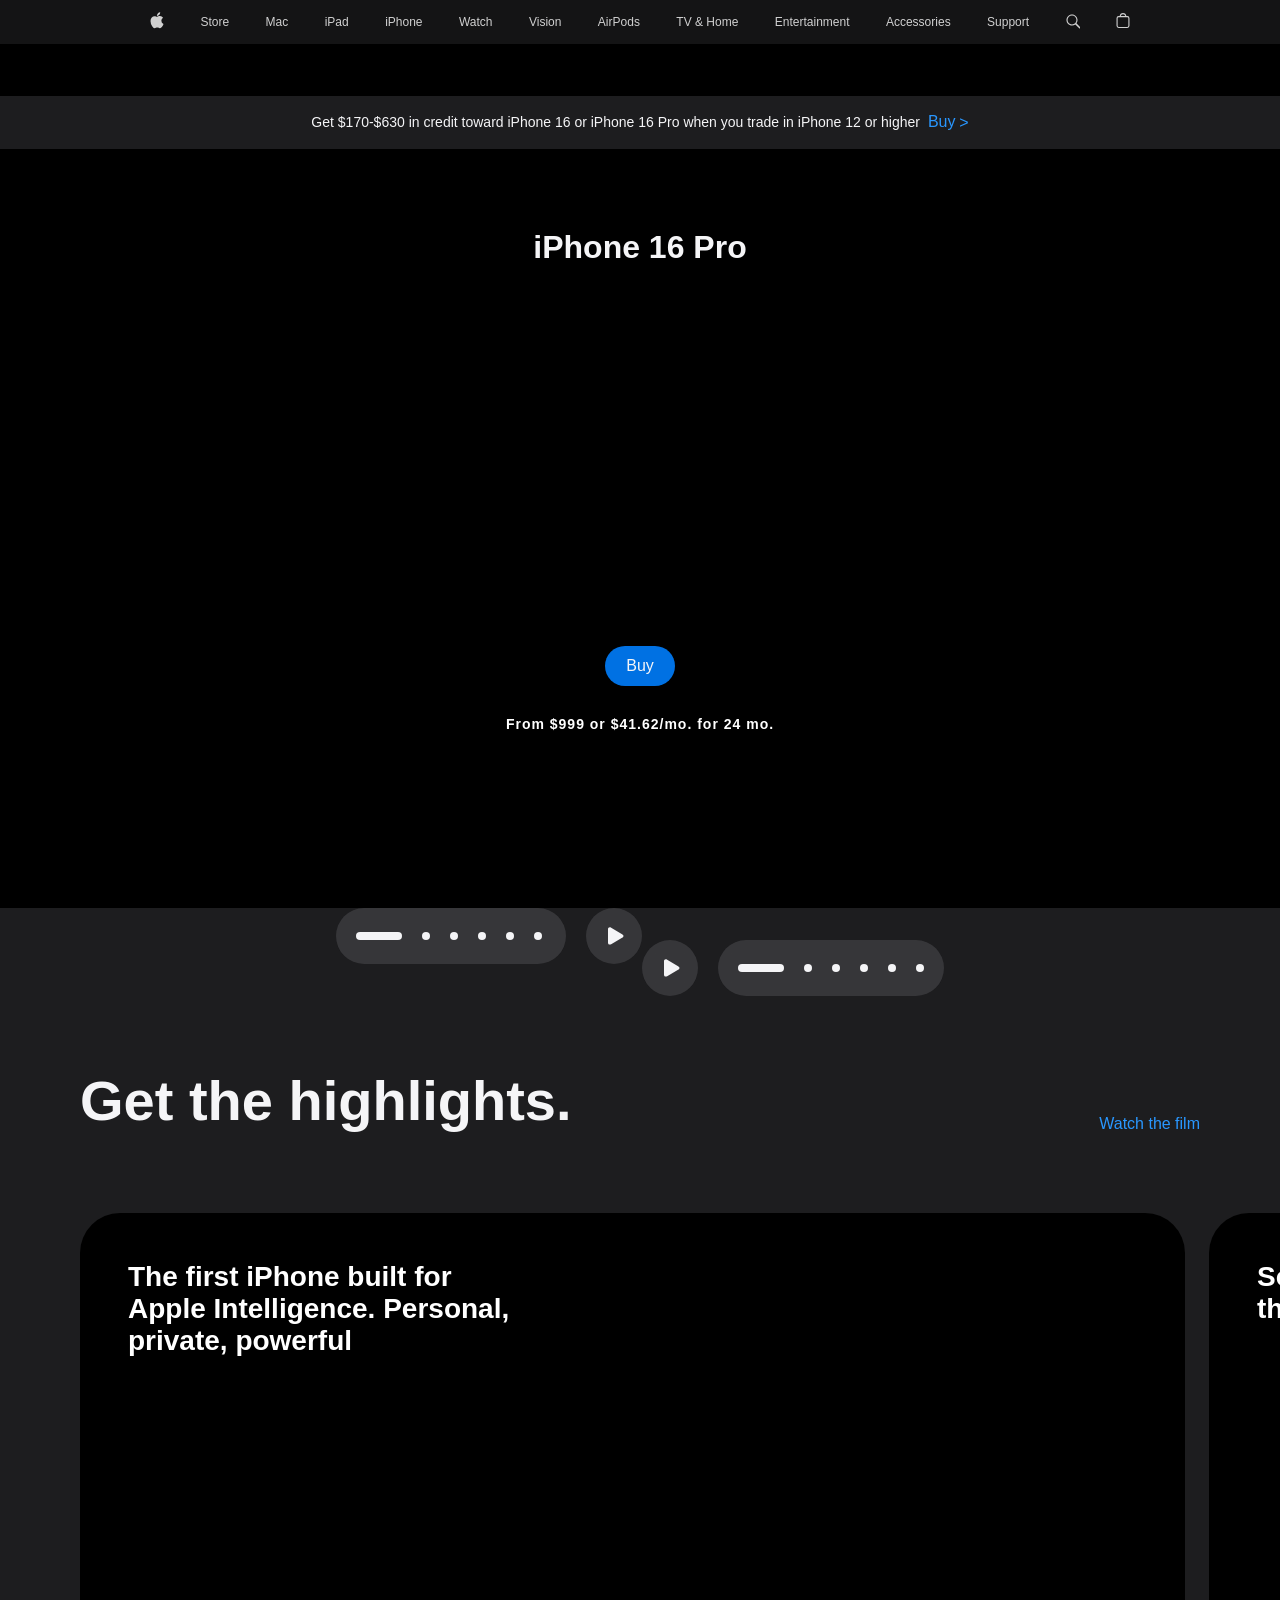
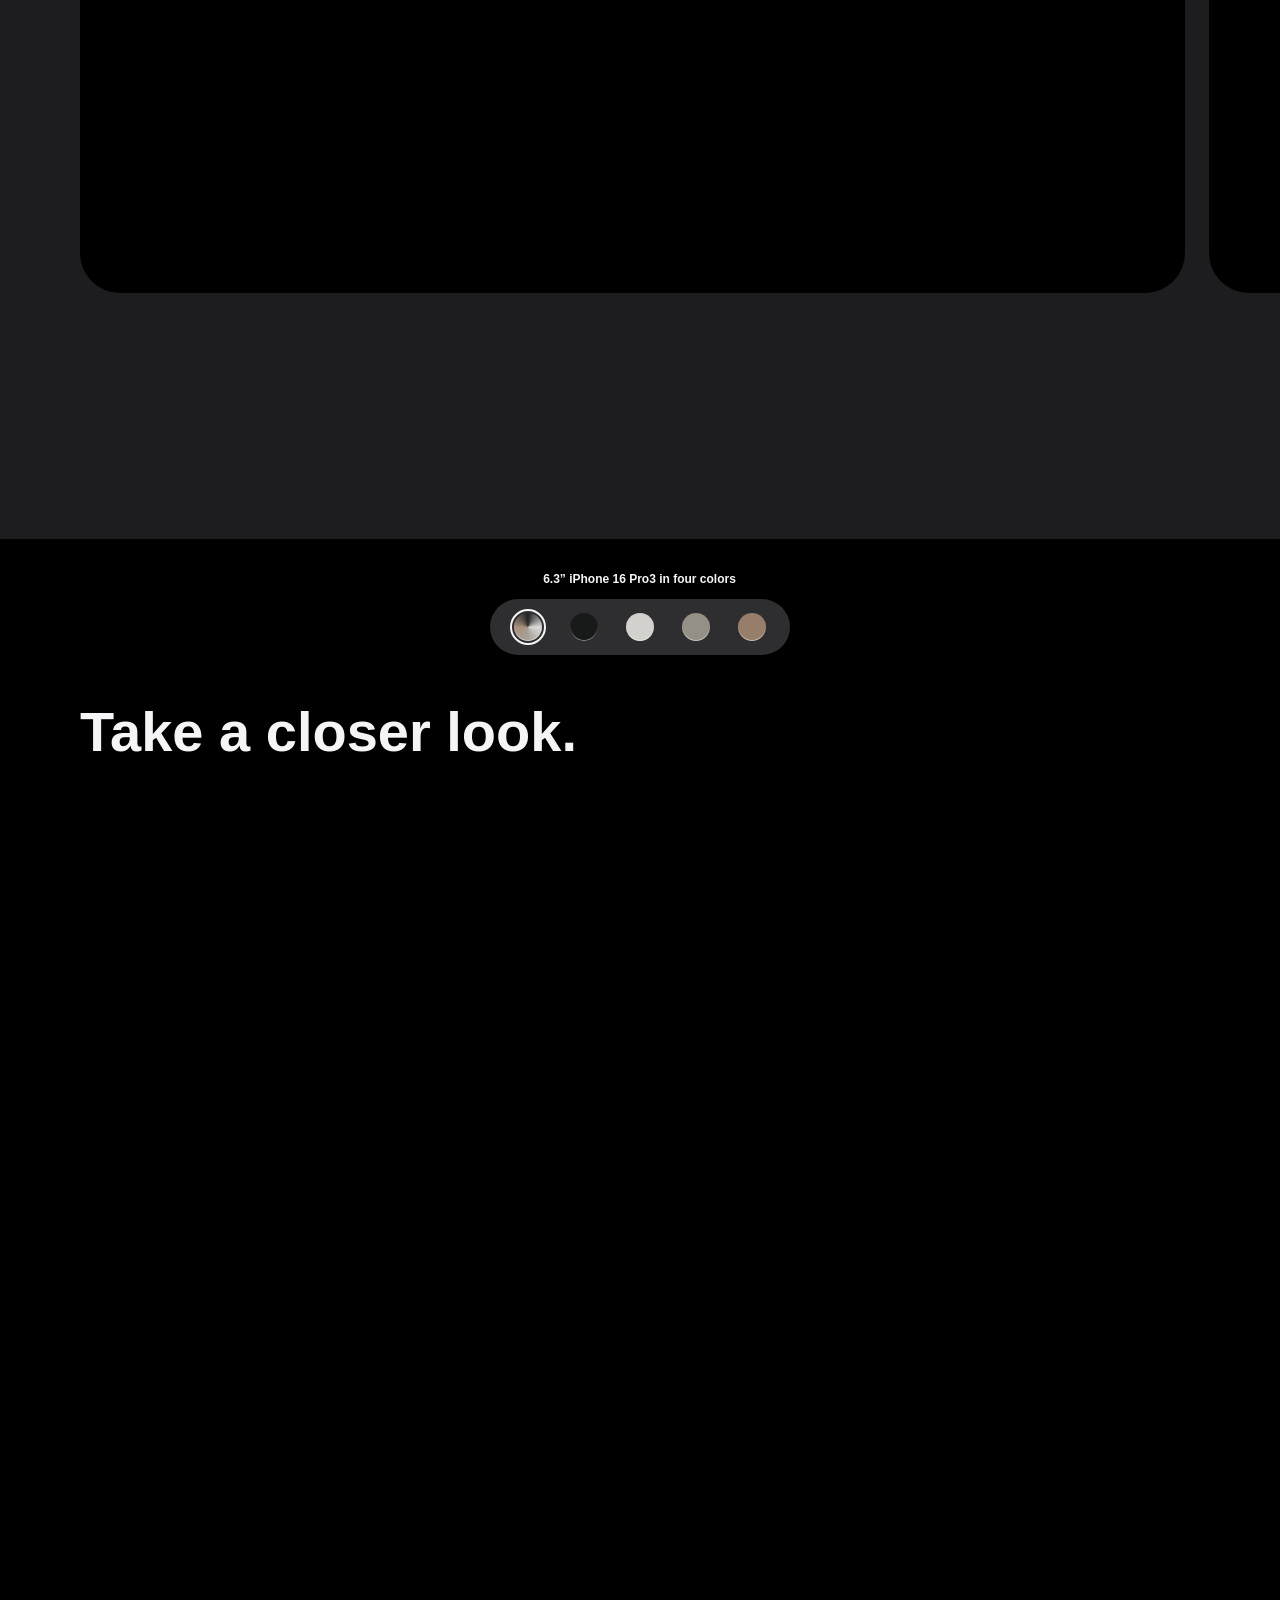
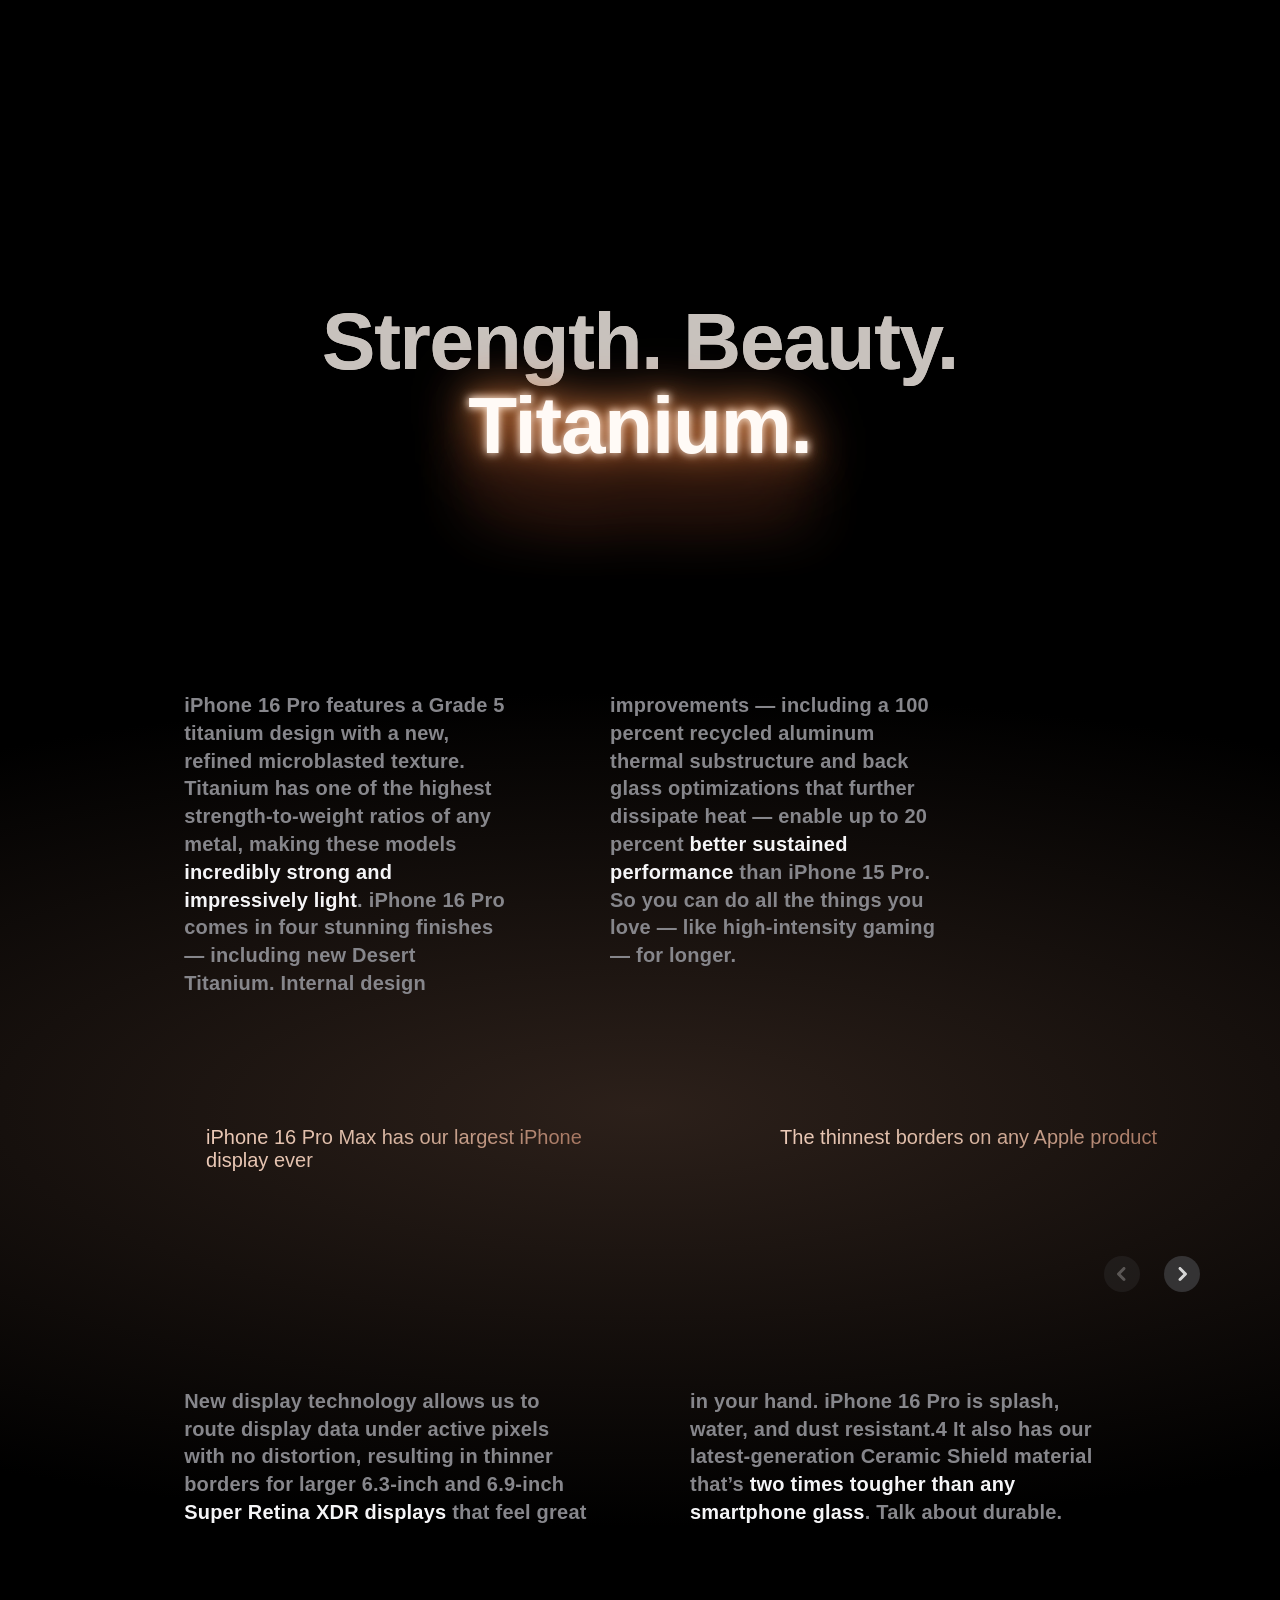
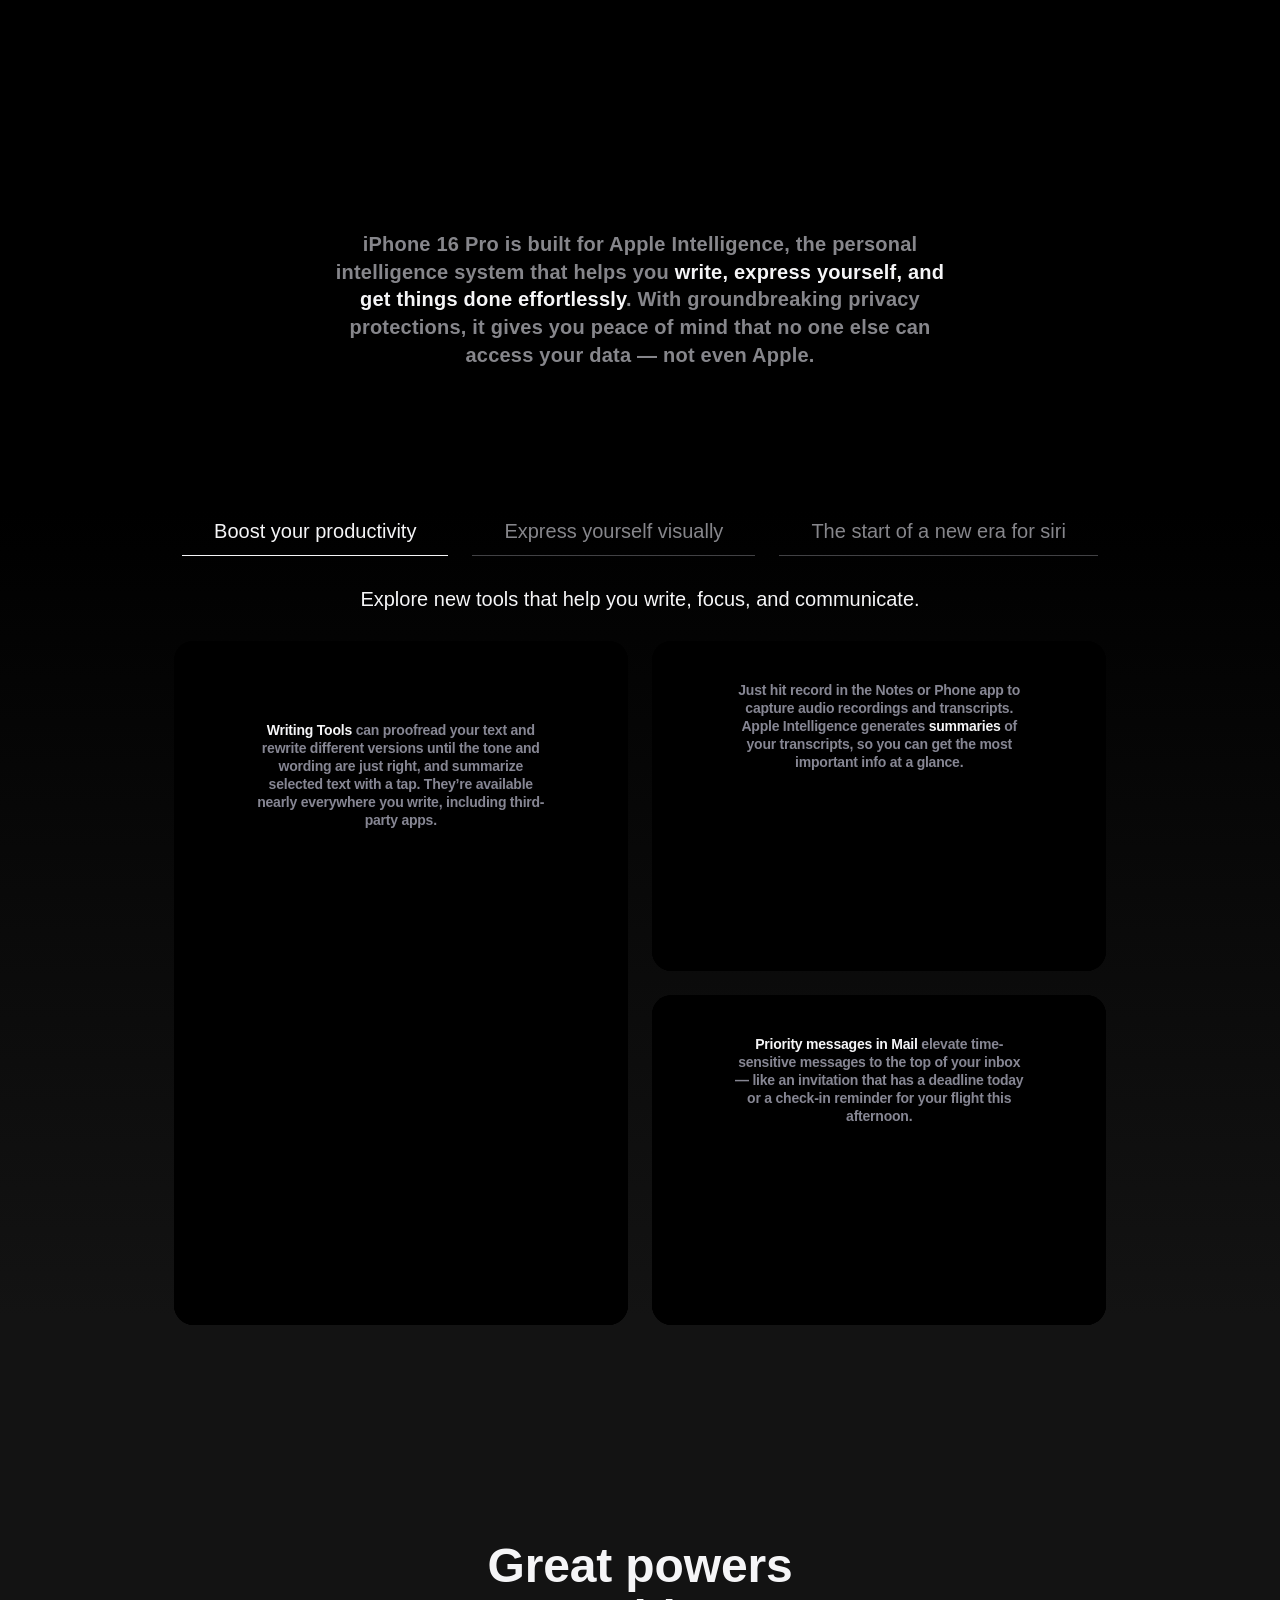
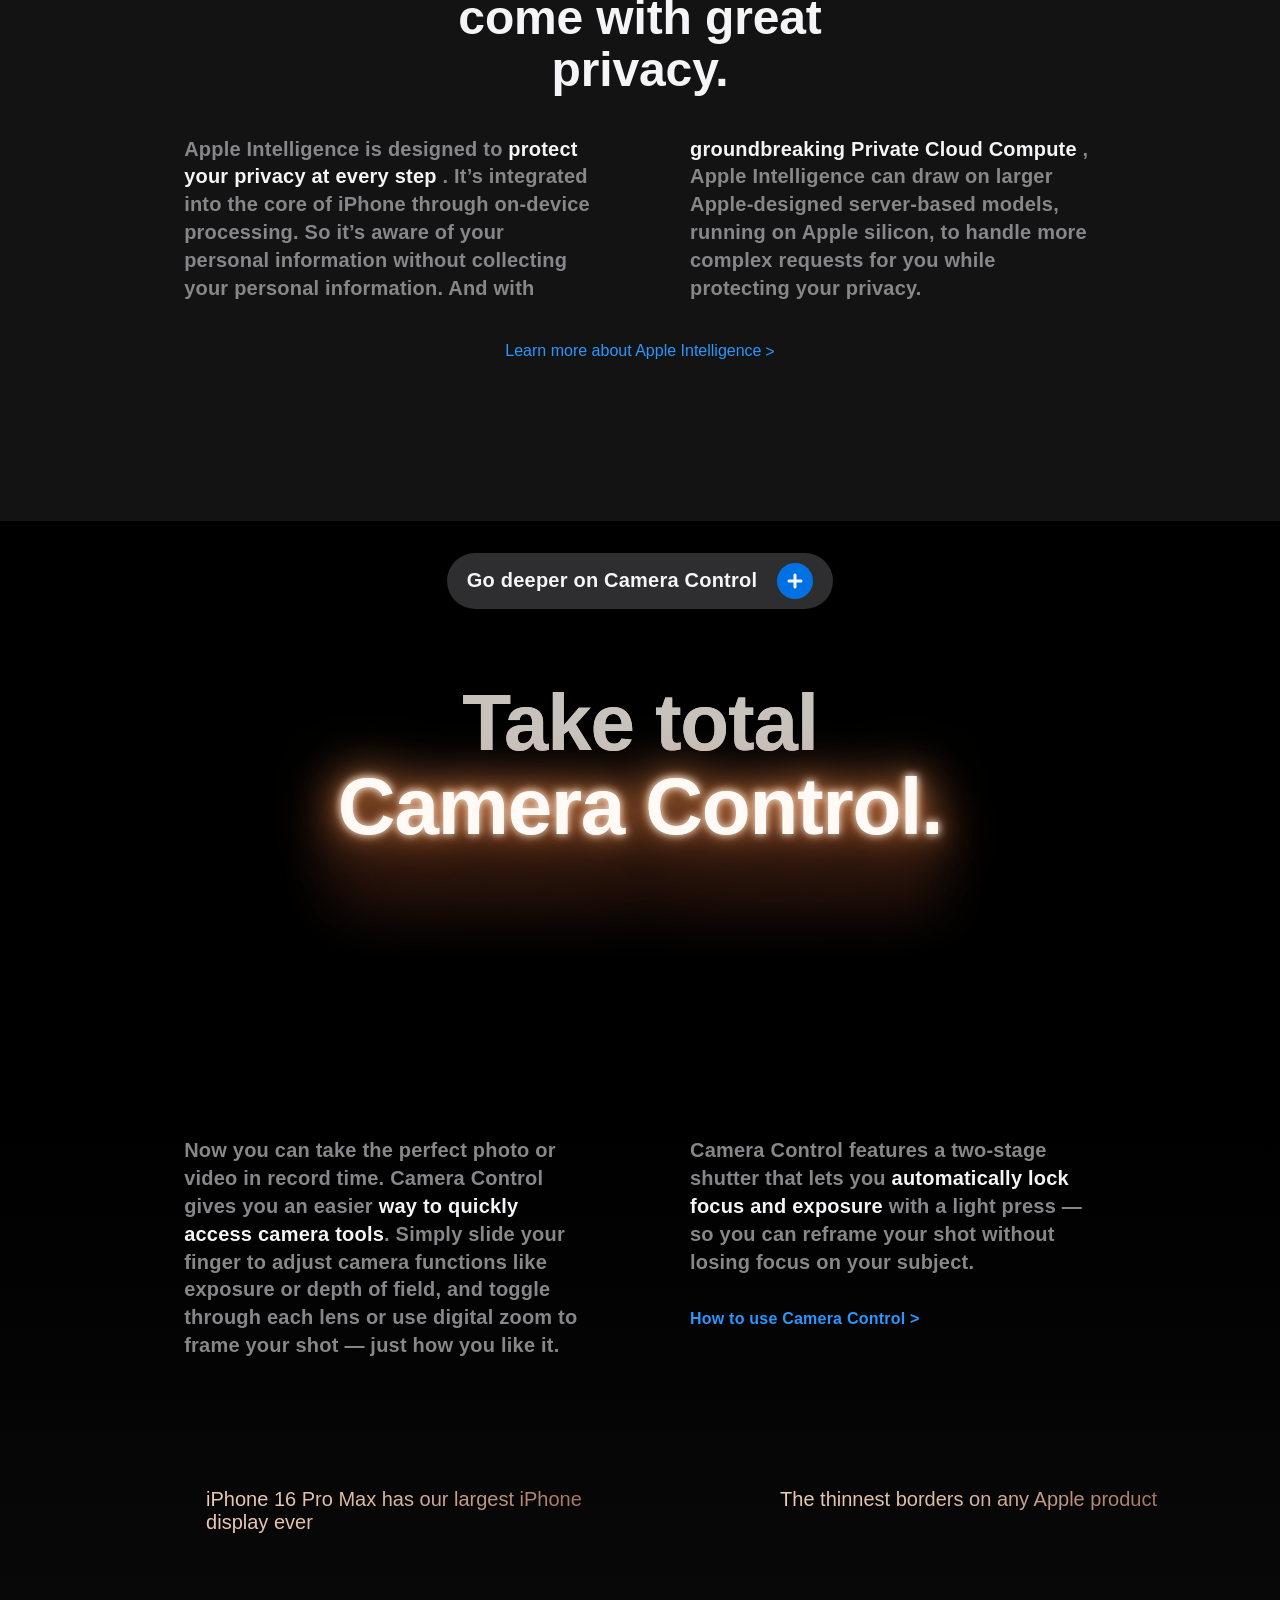
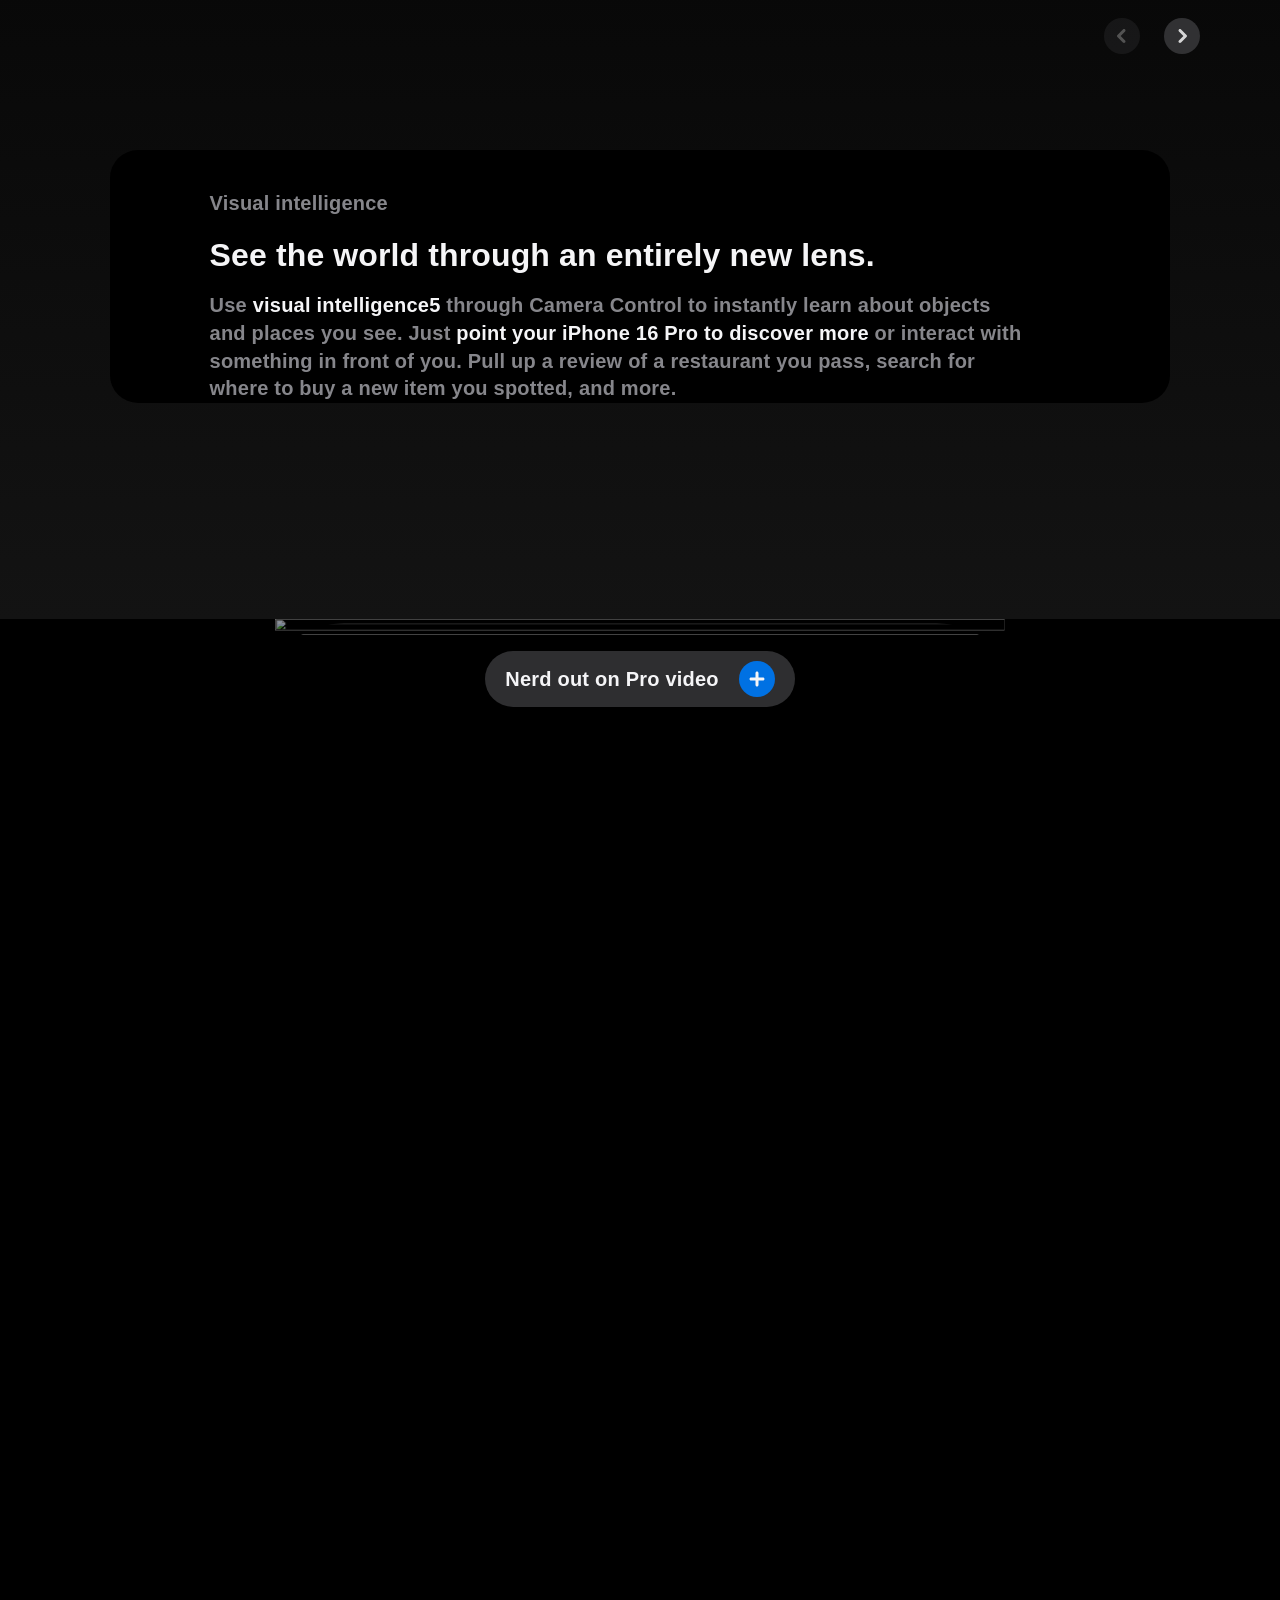
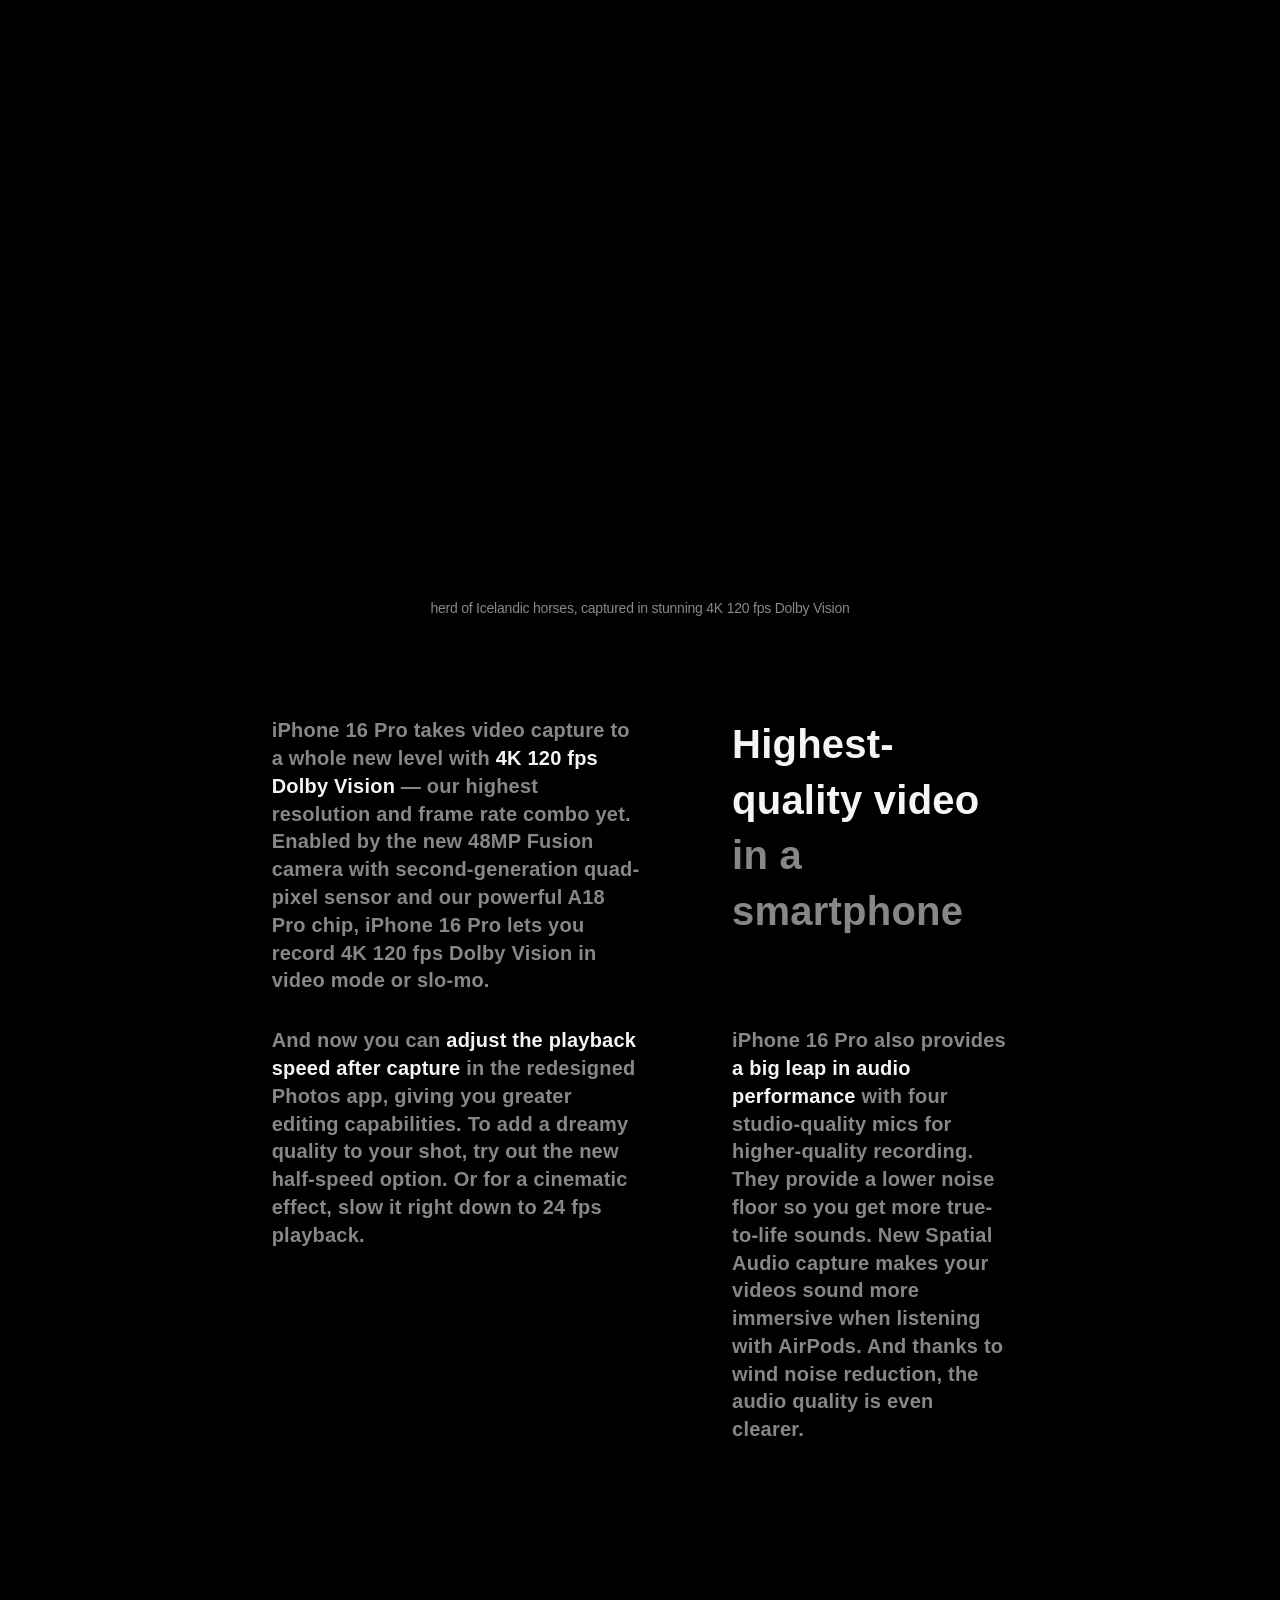
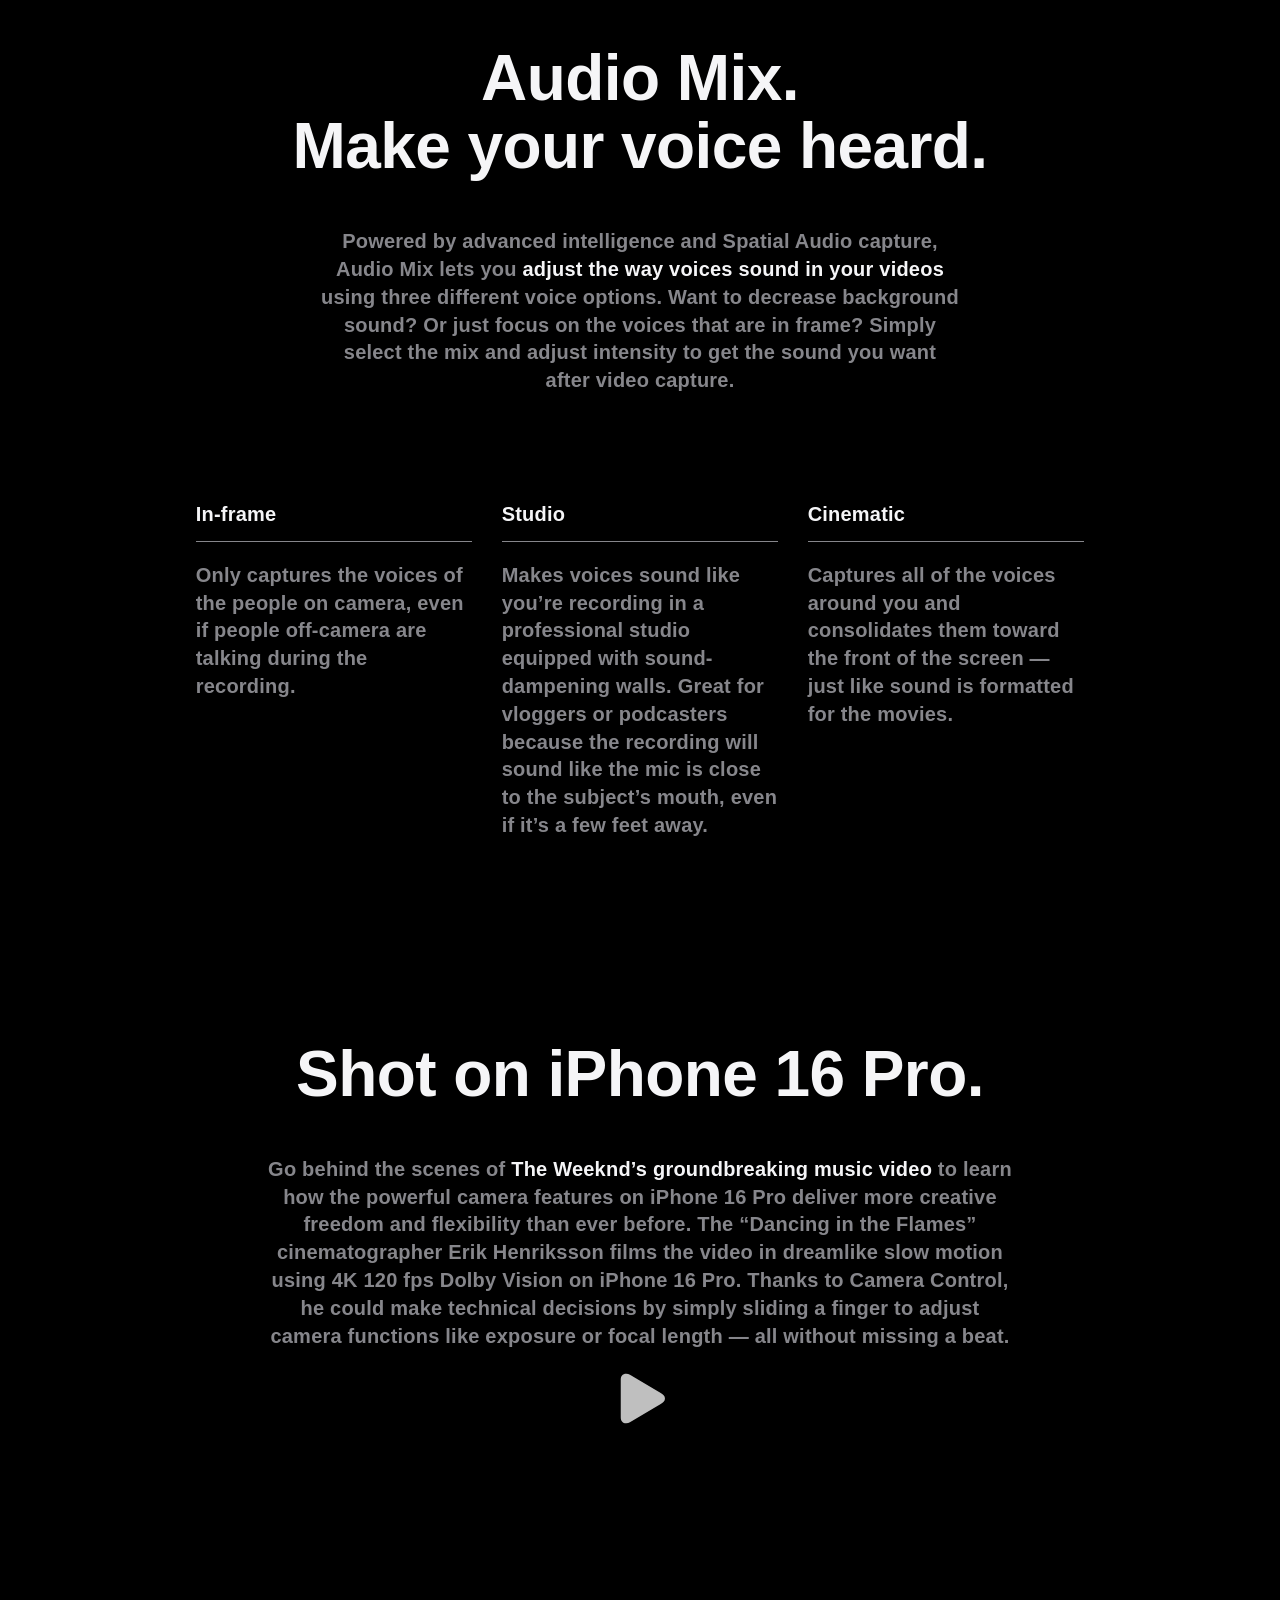
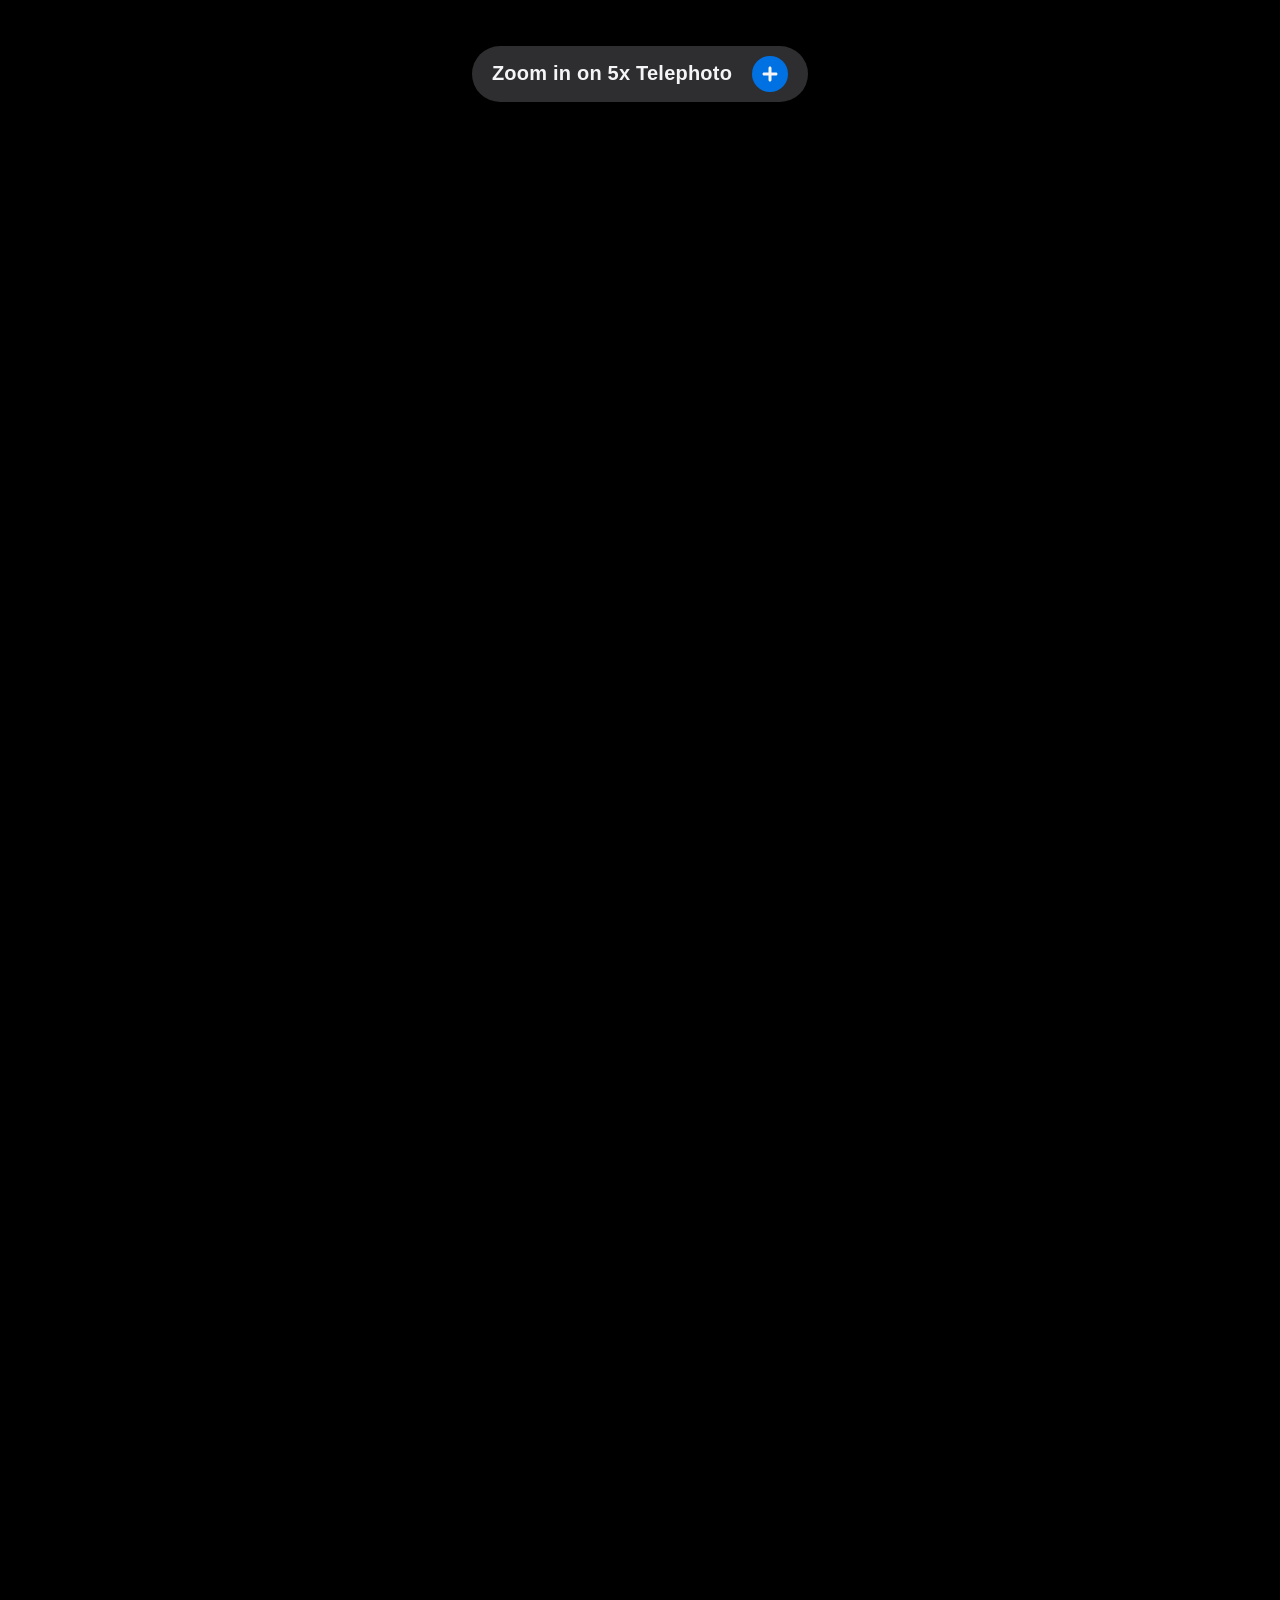
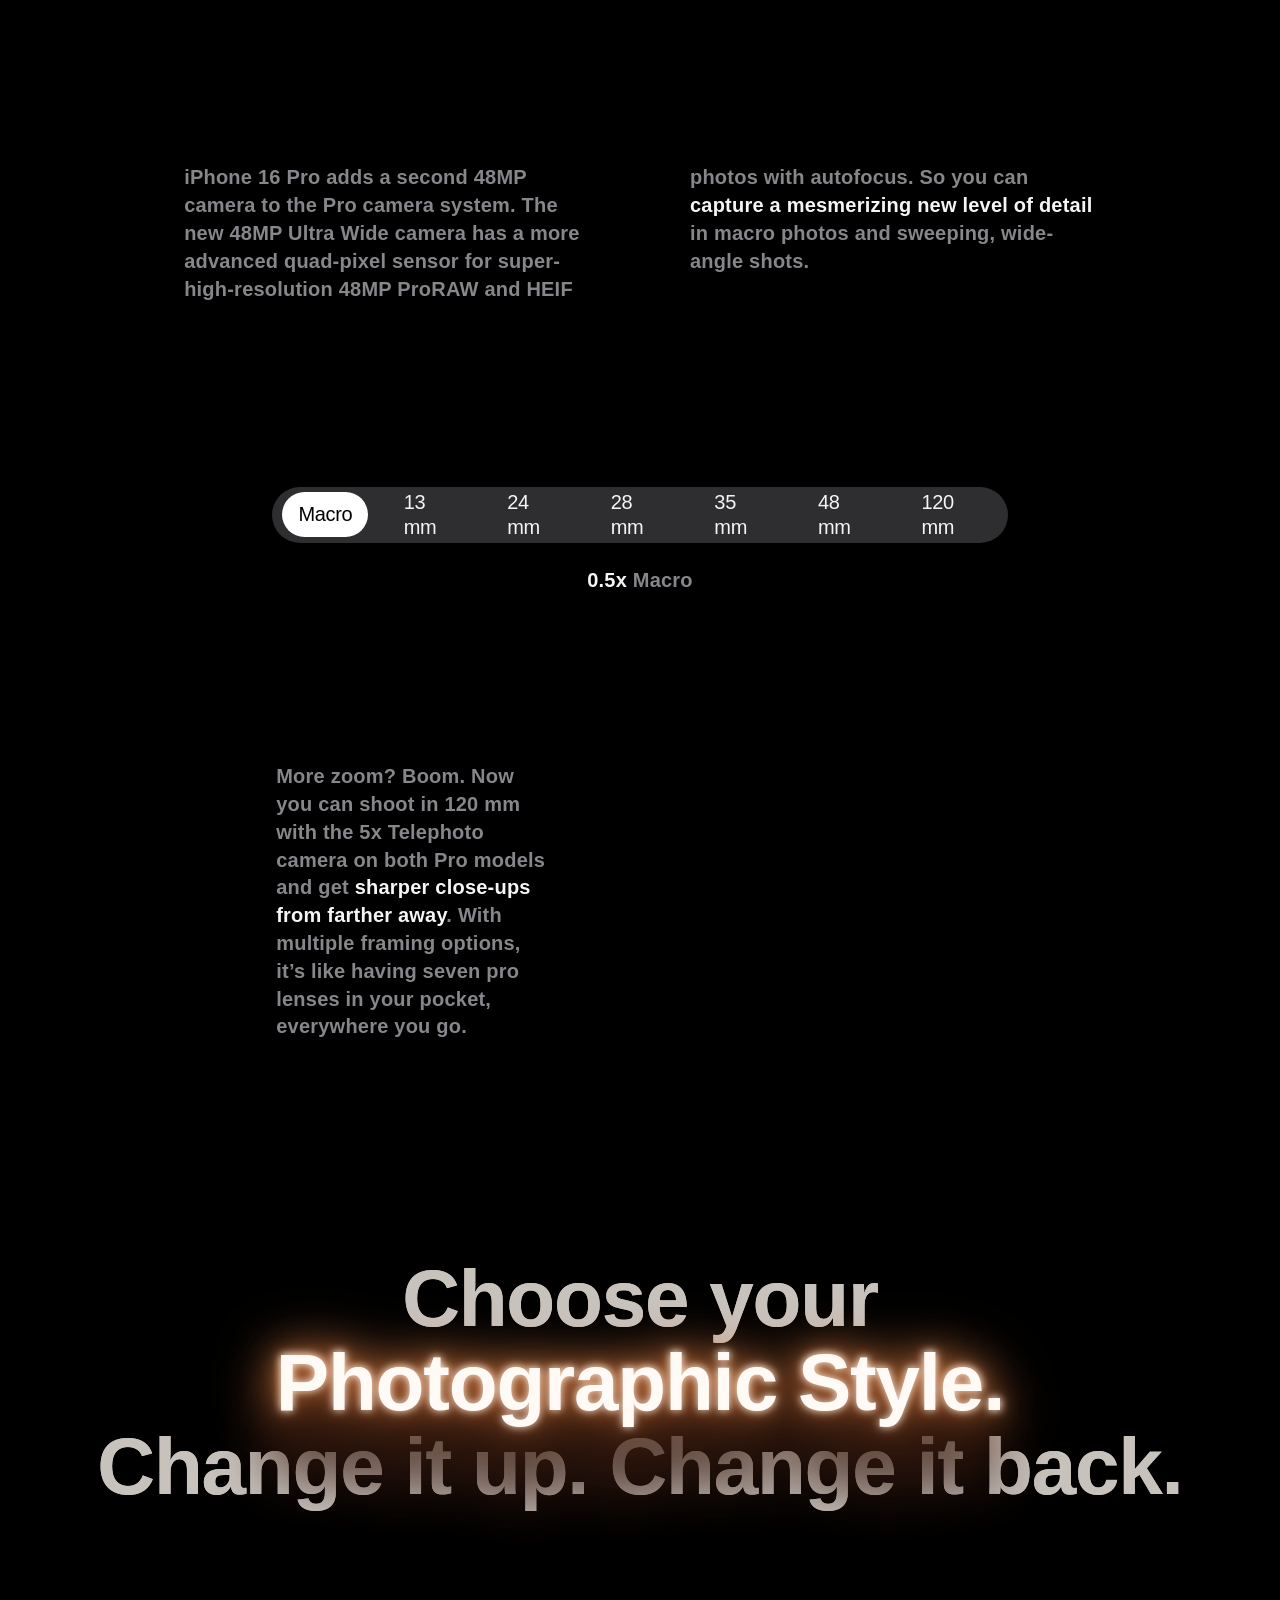
==== commit 599793bb: "modified:   css/component.css 	modified:   css/effect.css 	modified:   index.html" ====
--- a/index.html
+++ b/index.html
@@ -900,7 +900,7 @@
         <div class="playbaraccesscontainer">
           
         <div class="bouncecircle bouncecircle_left">
-          <div class="longdot"></div>
+          <div class="dot longdot"></div>
           <div class="dot"></div>
           <div class="dot"></div>
           <div class="dot"></div>
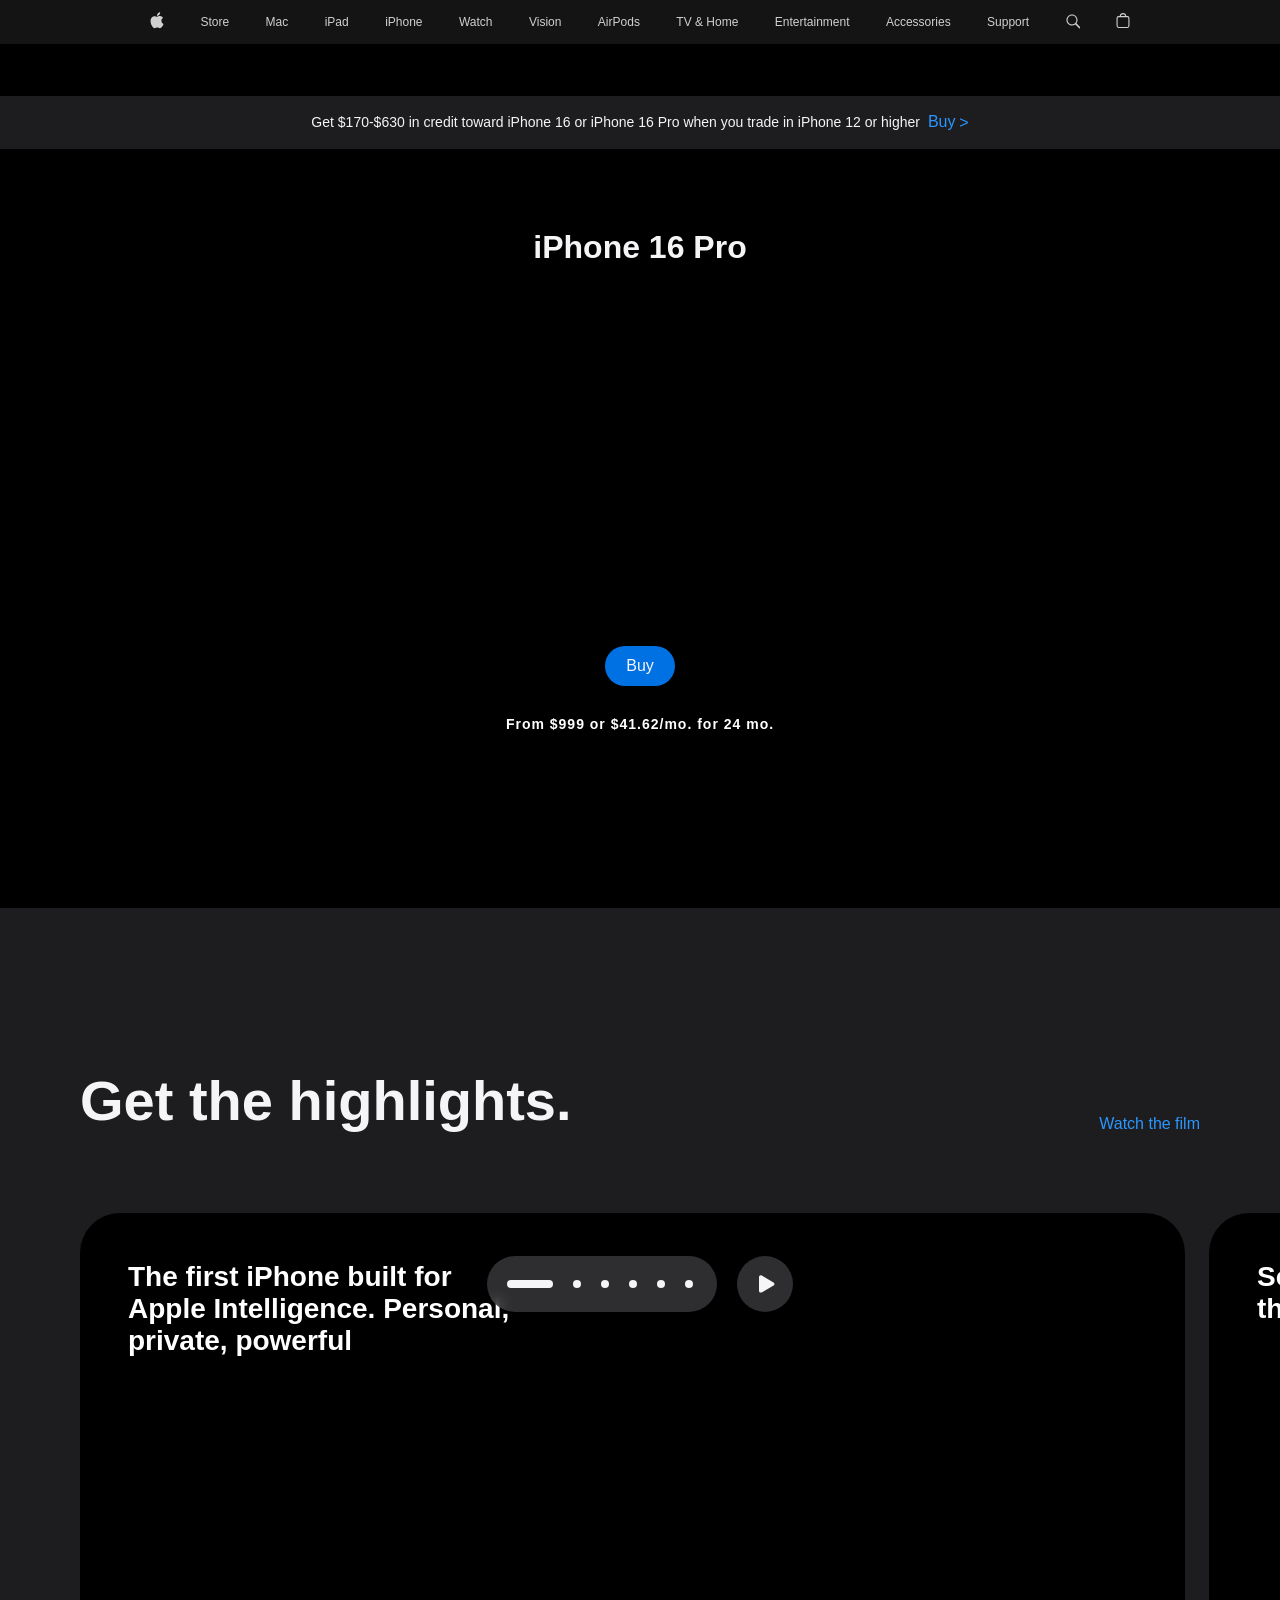
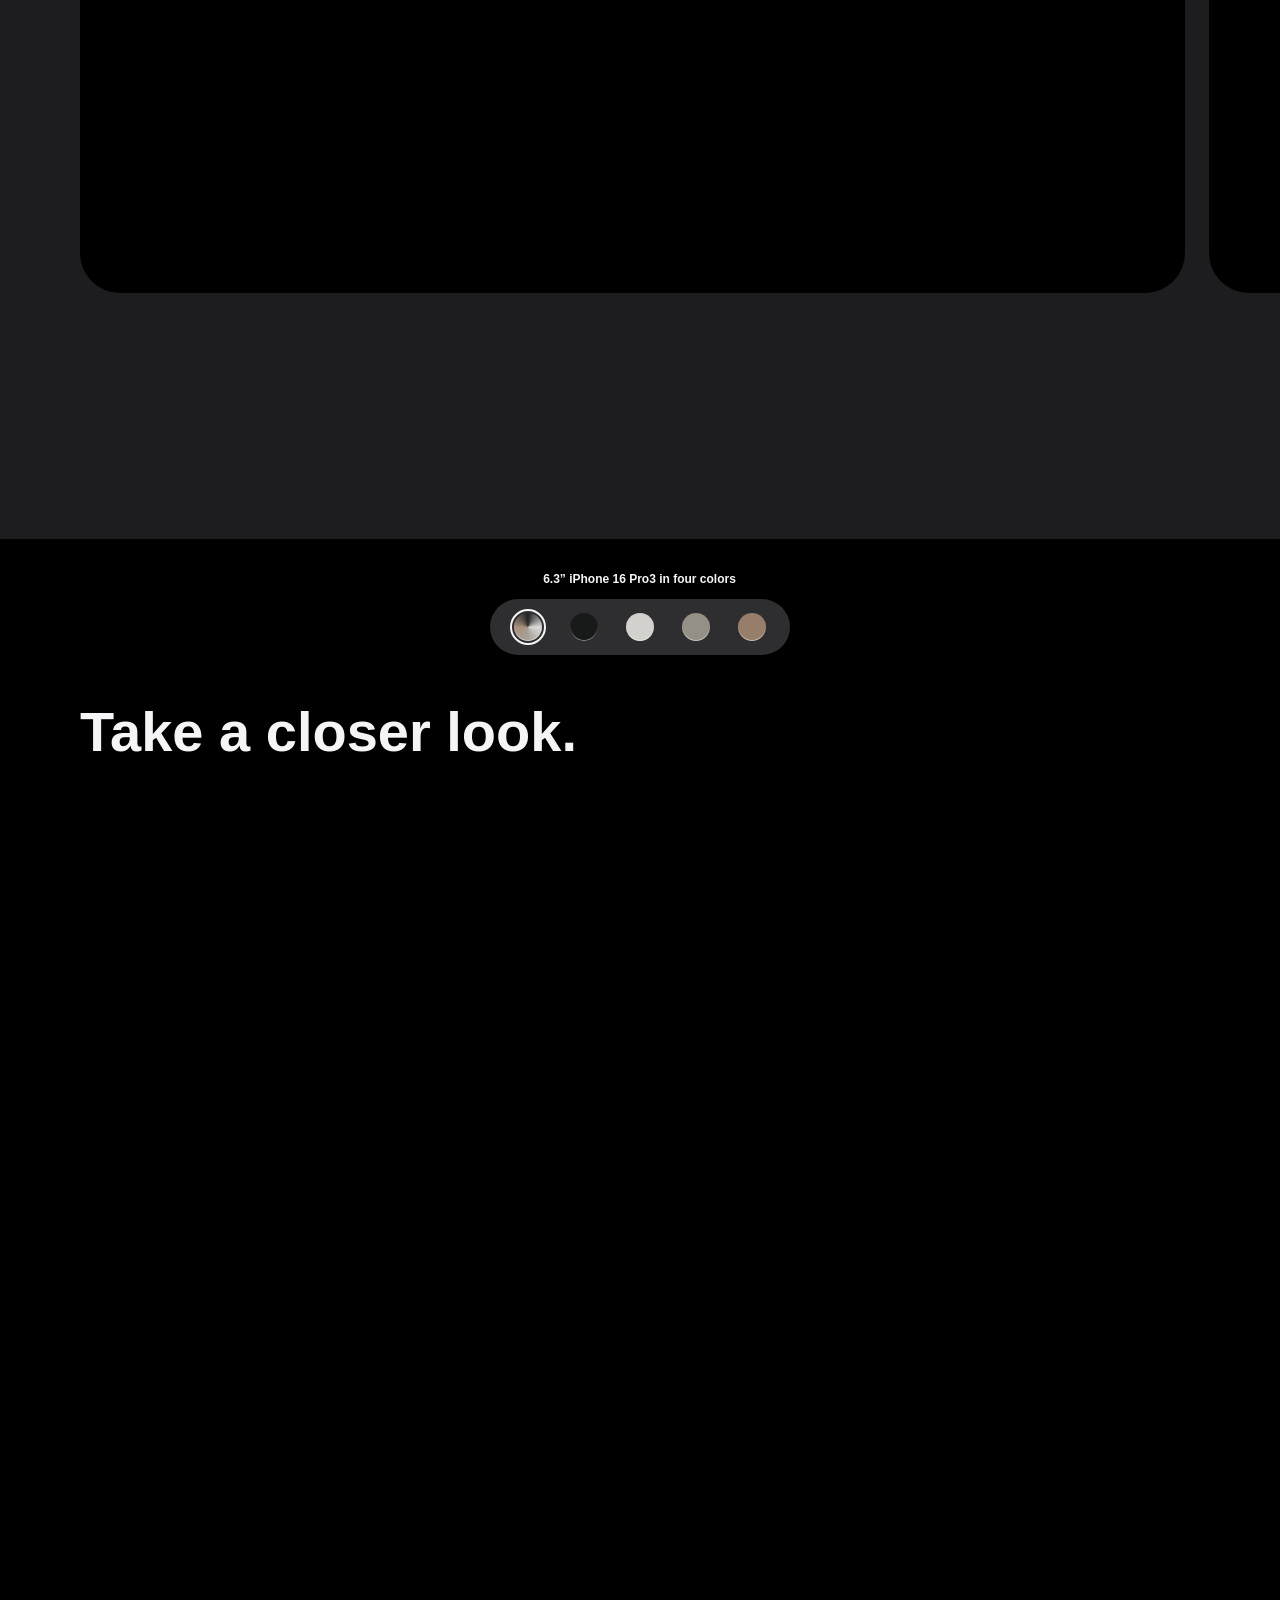
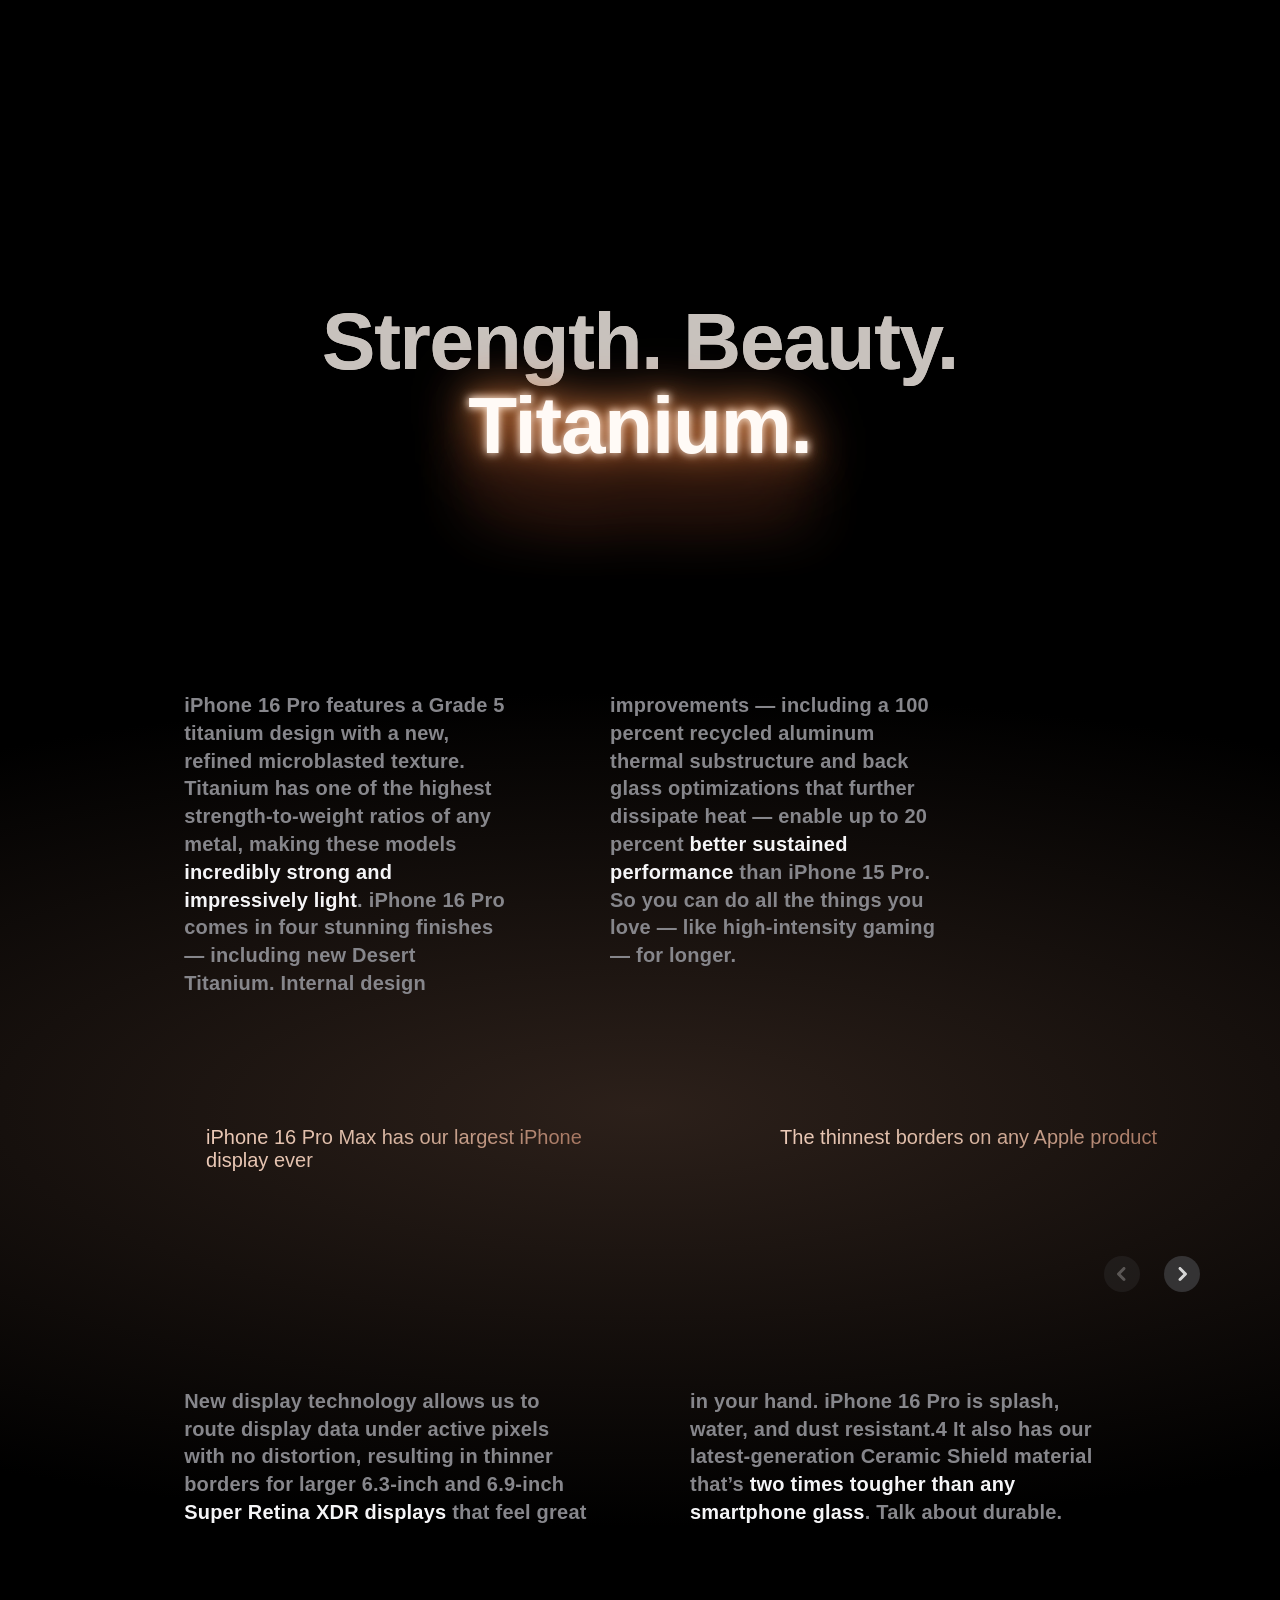
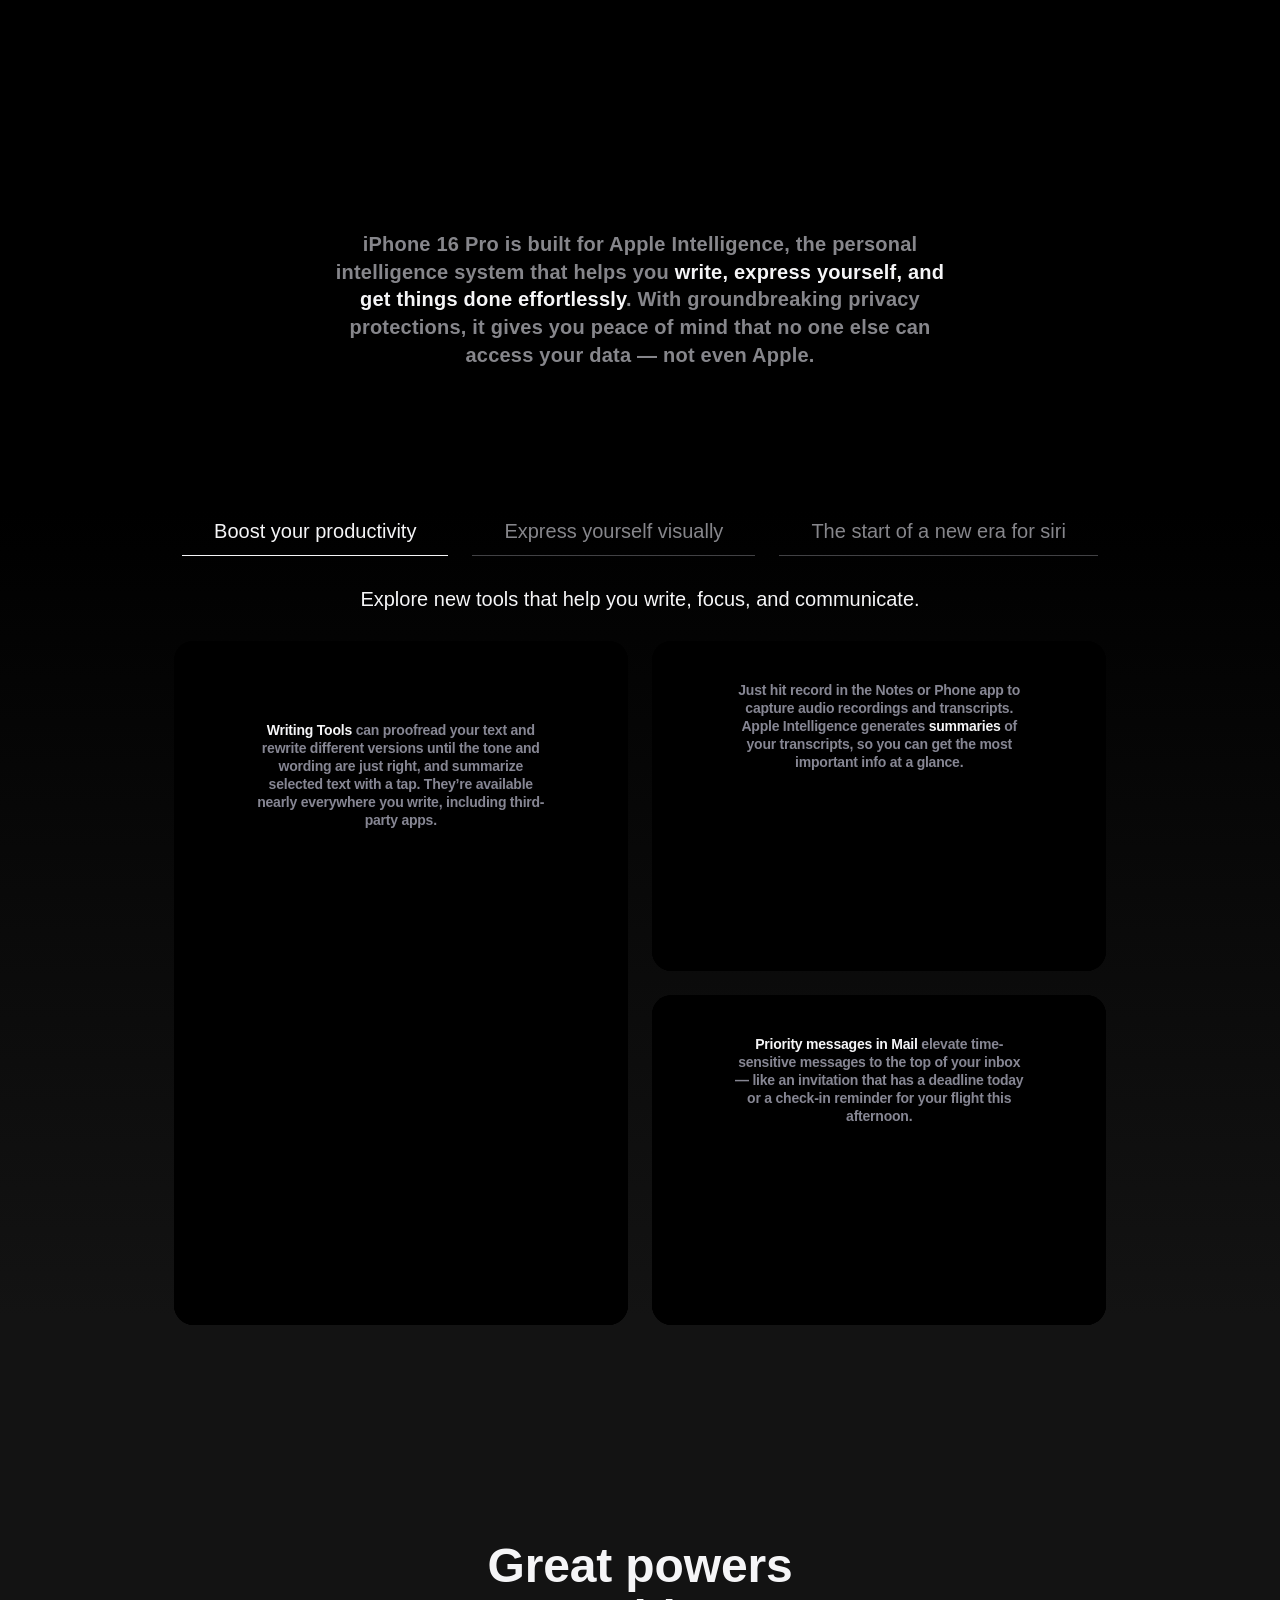
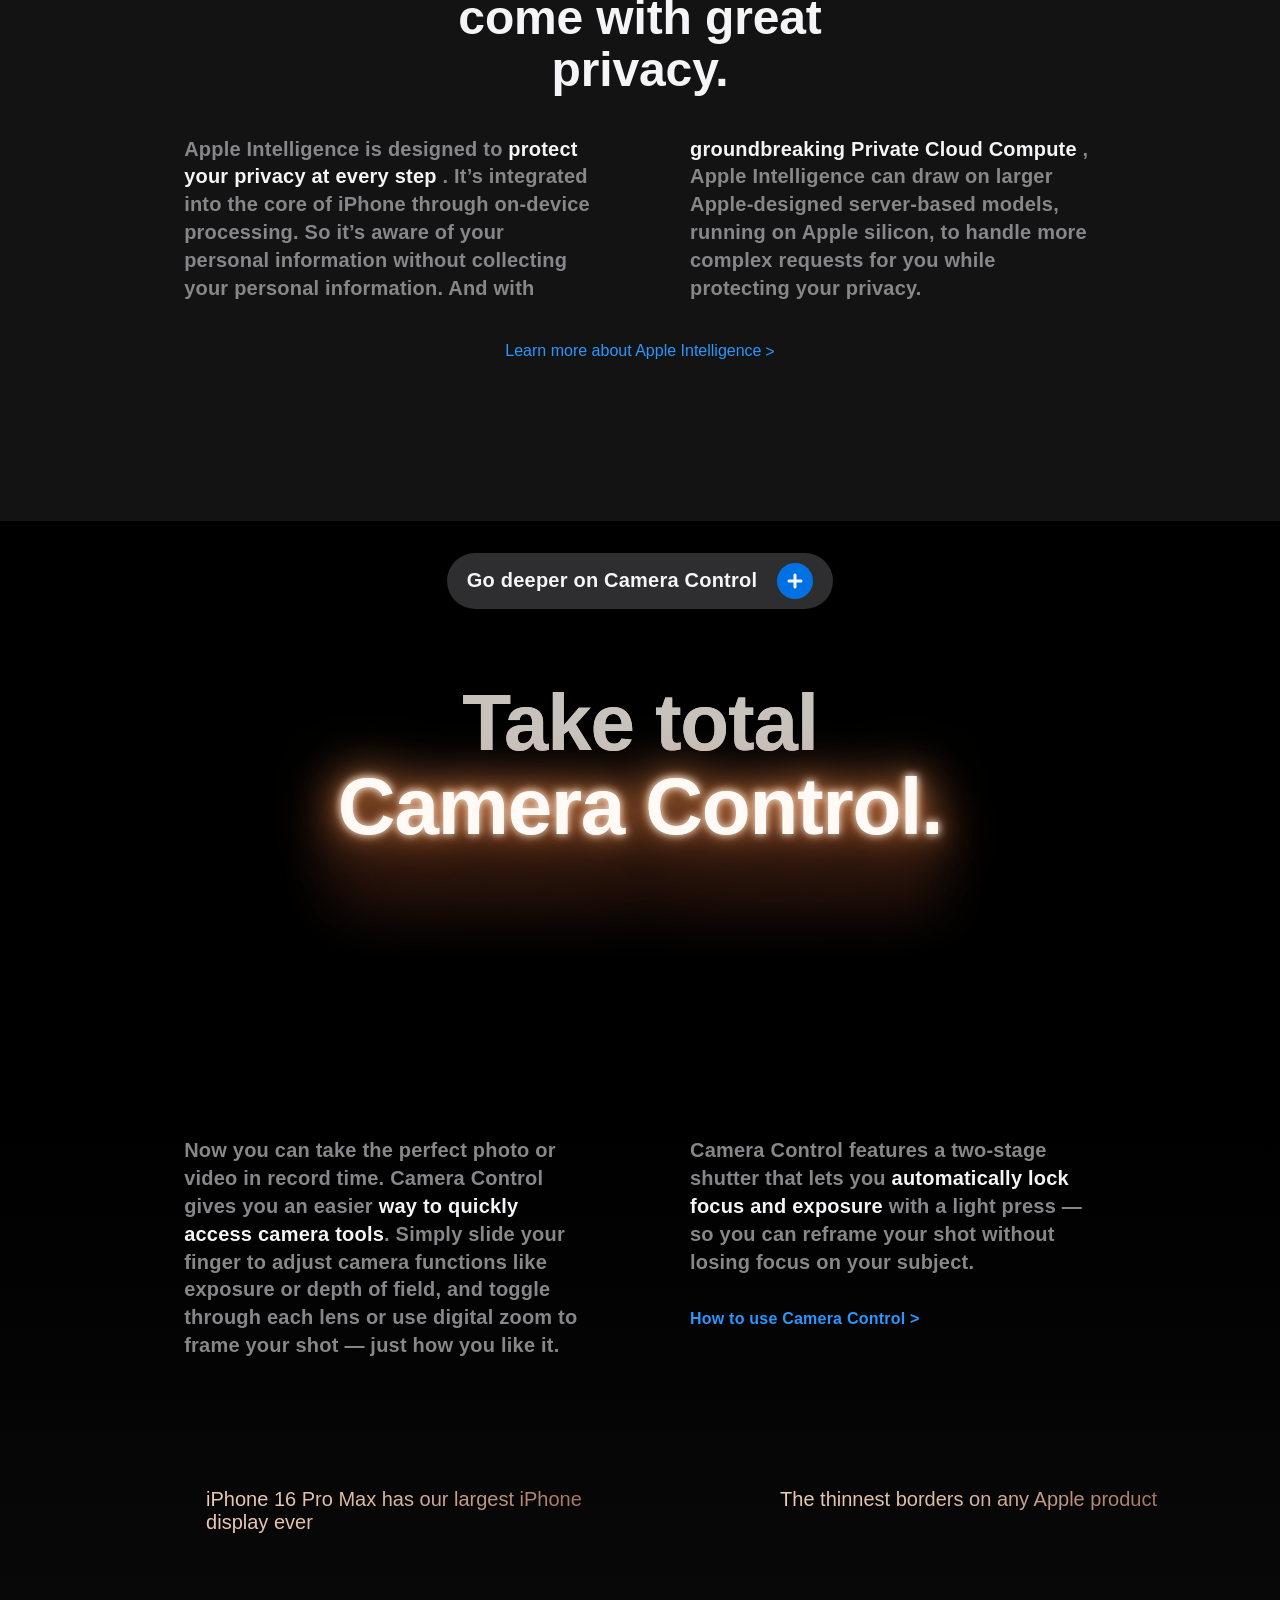
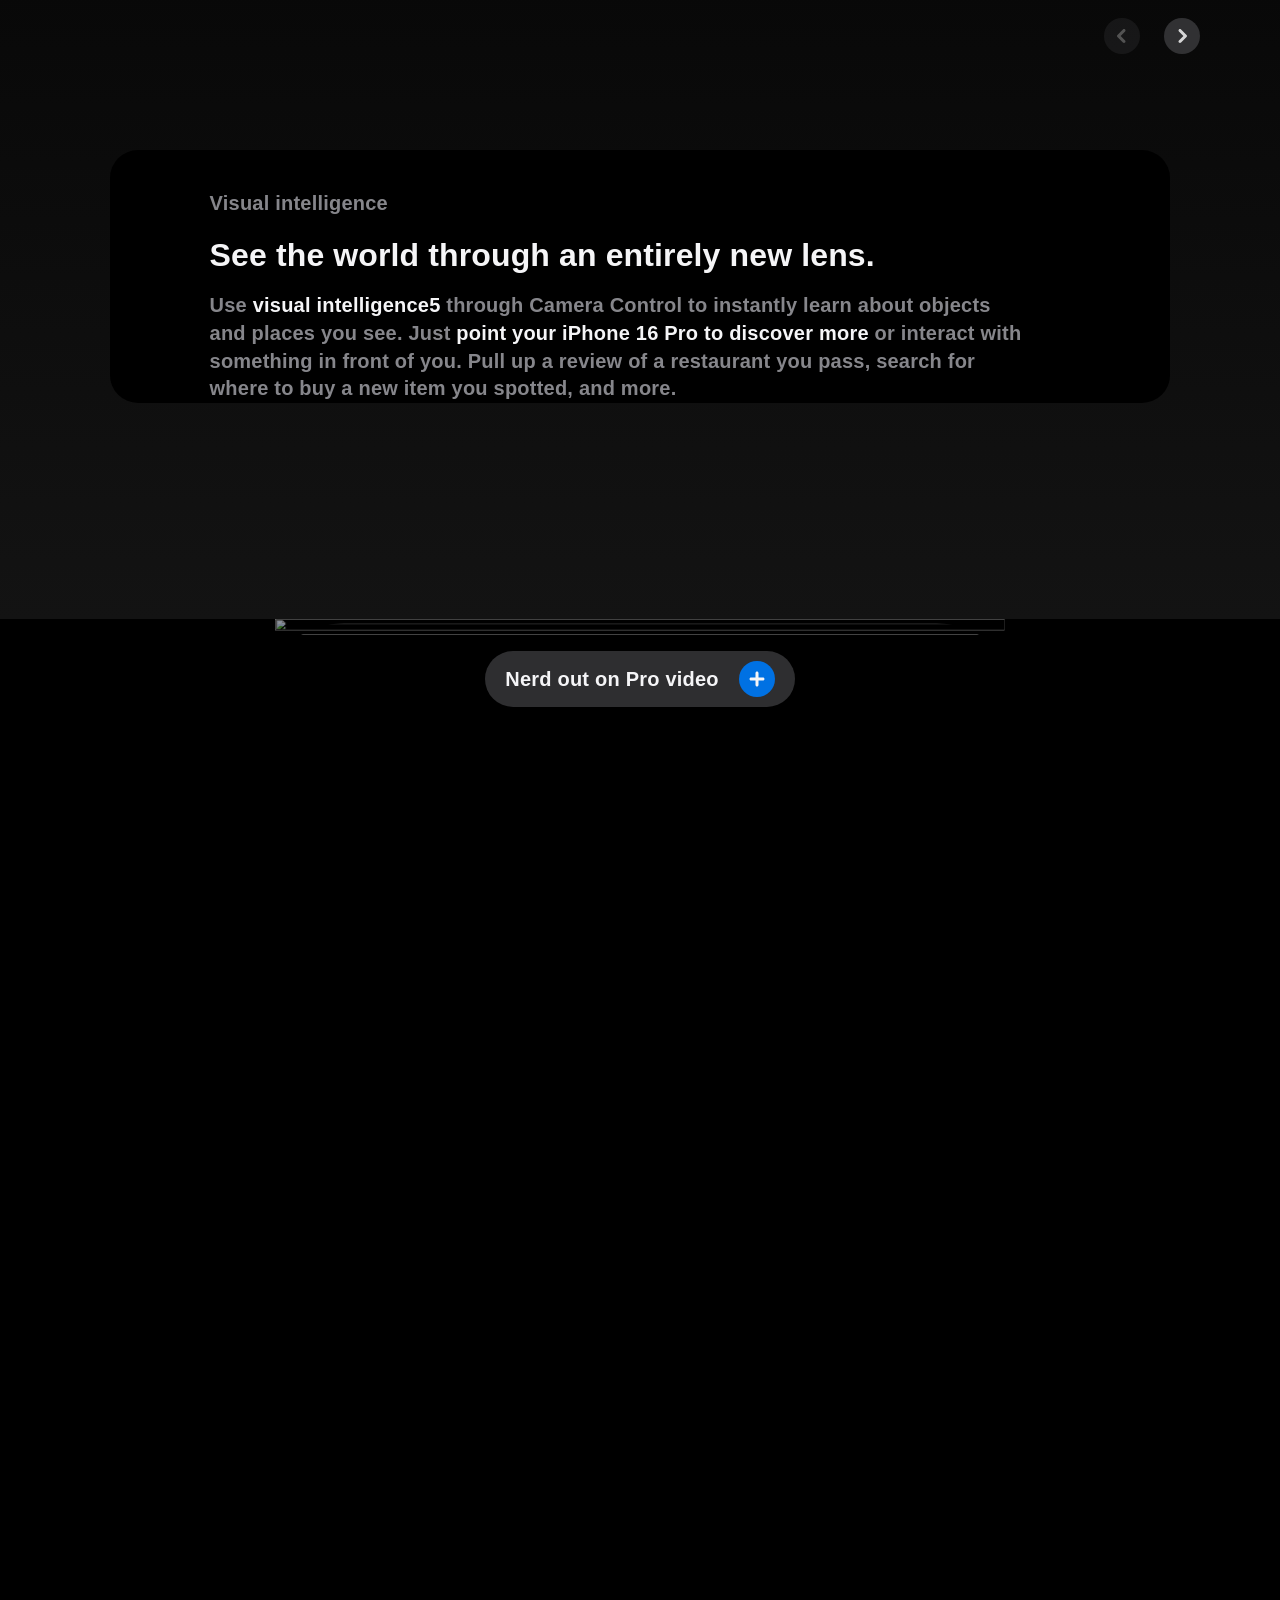
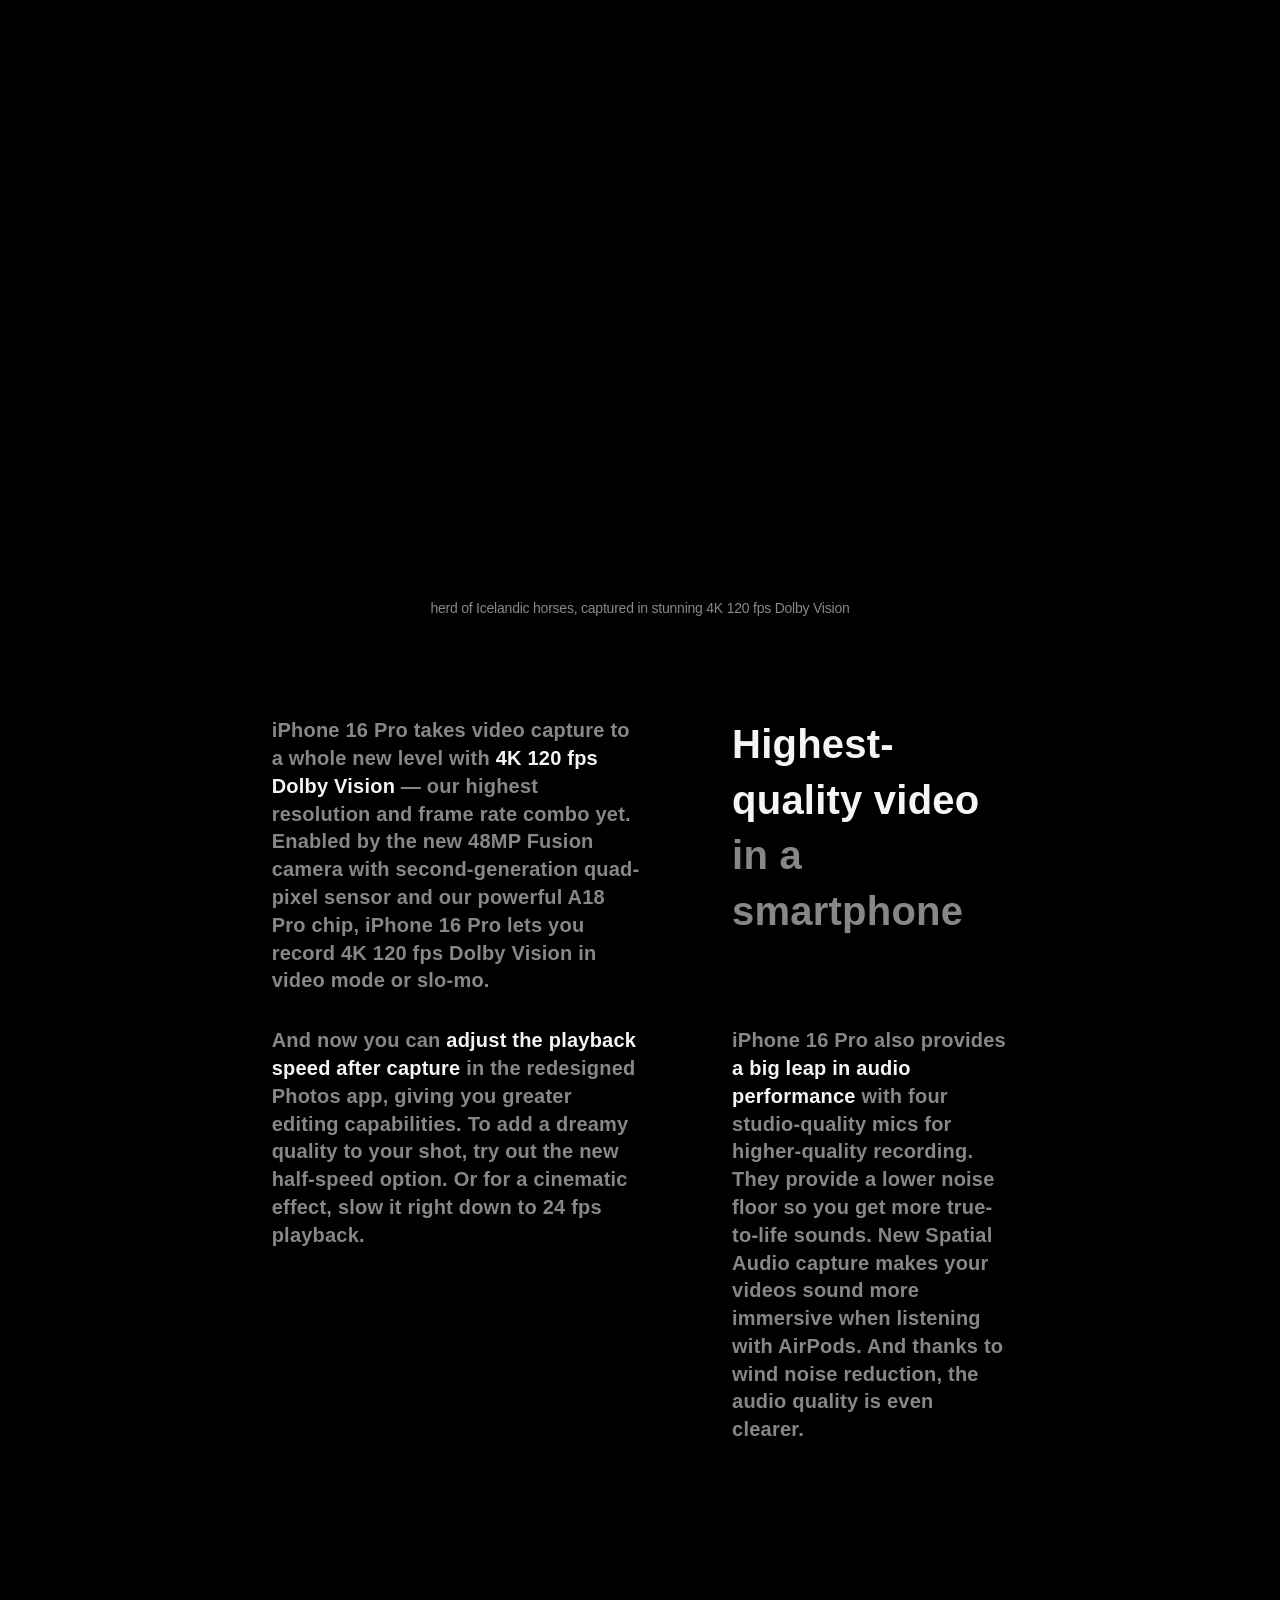
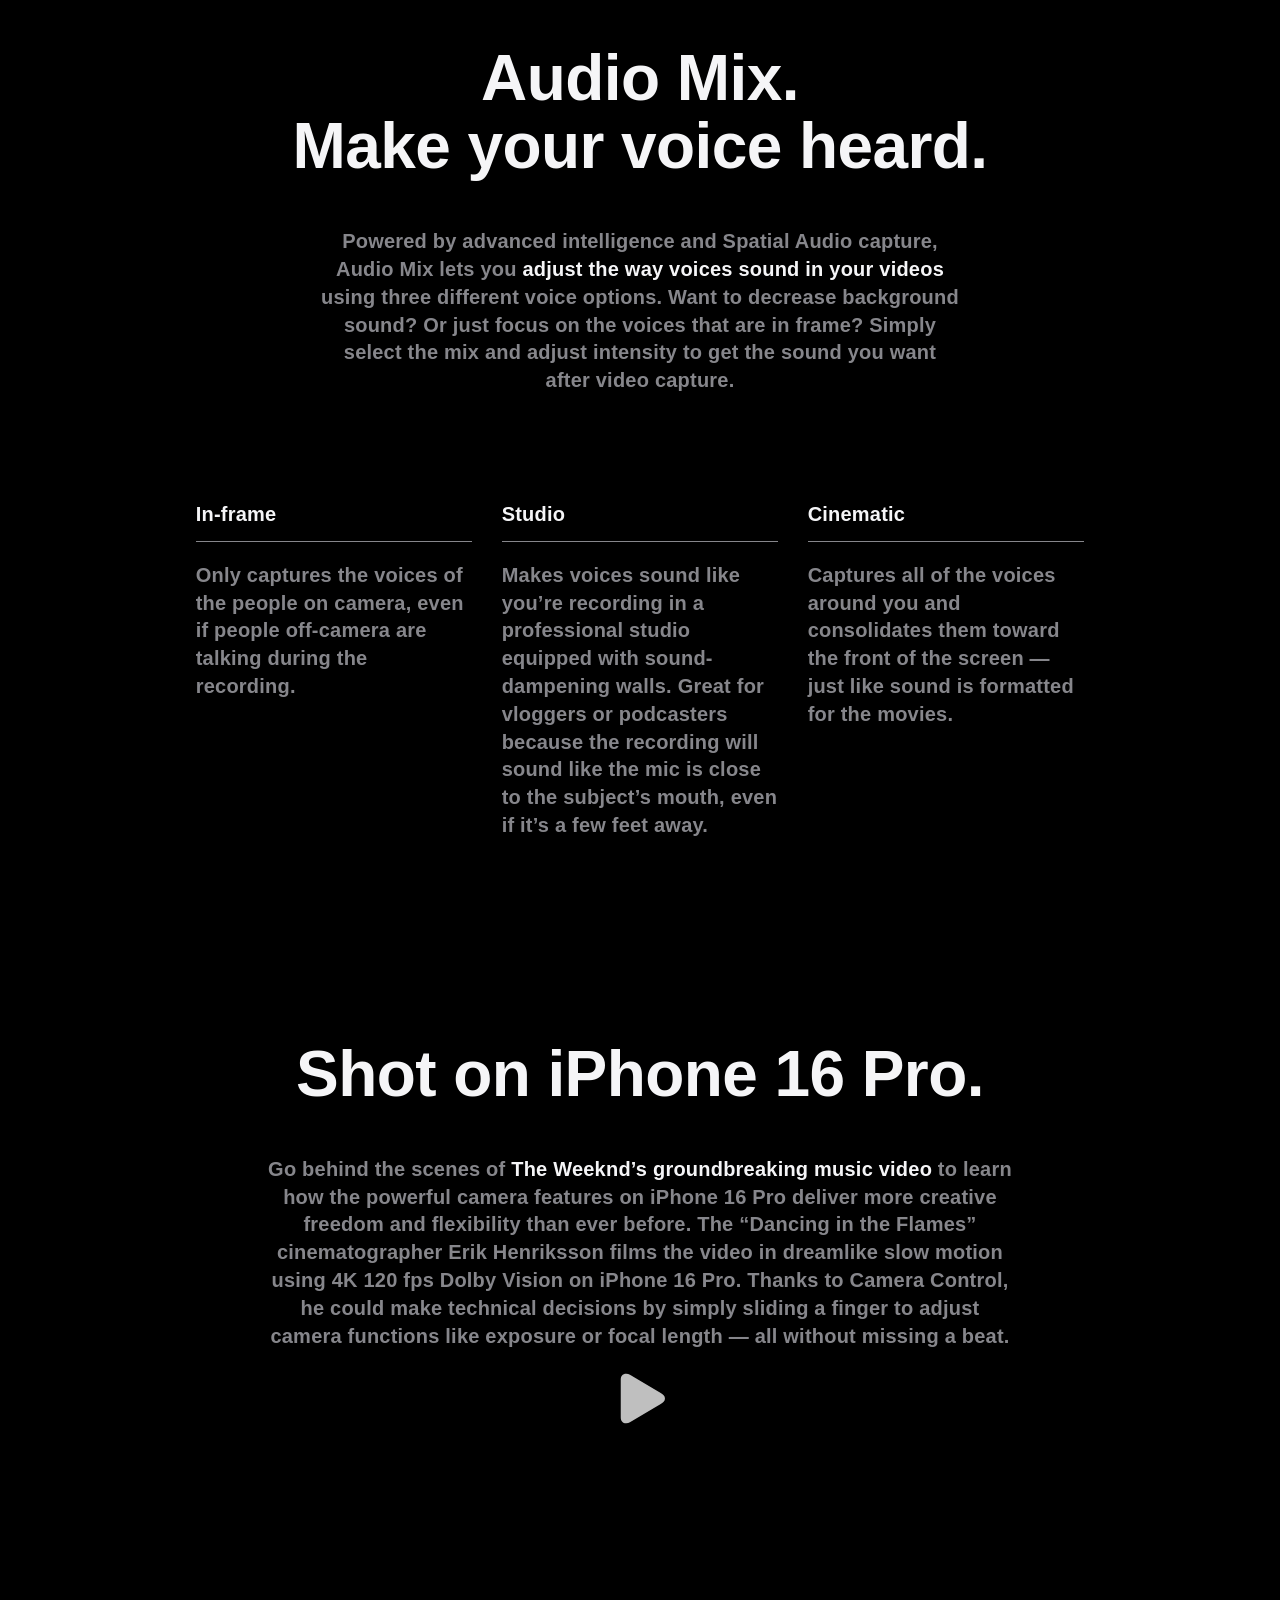
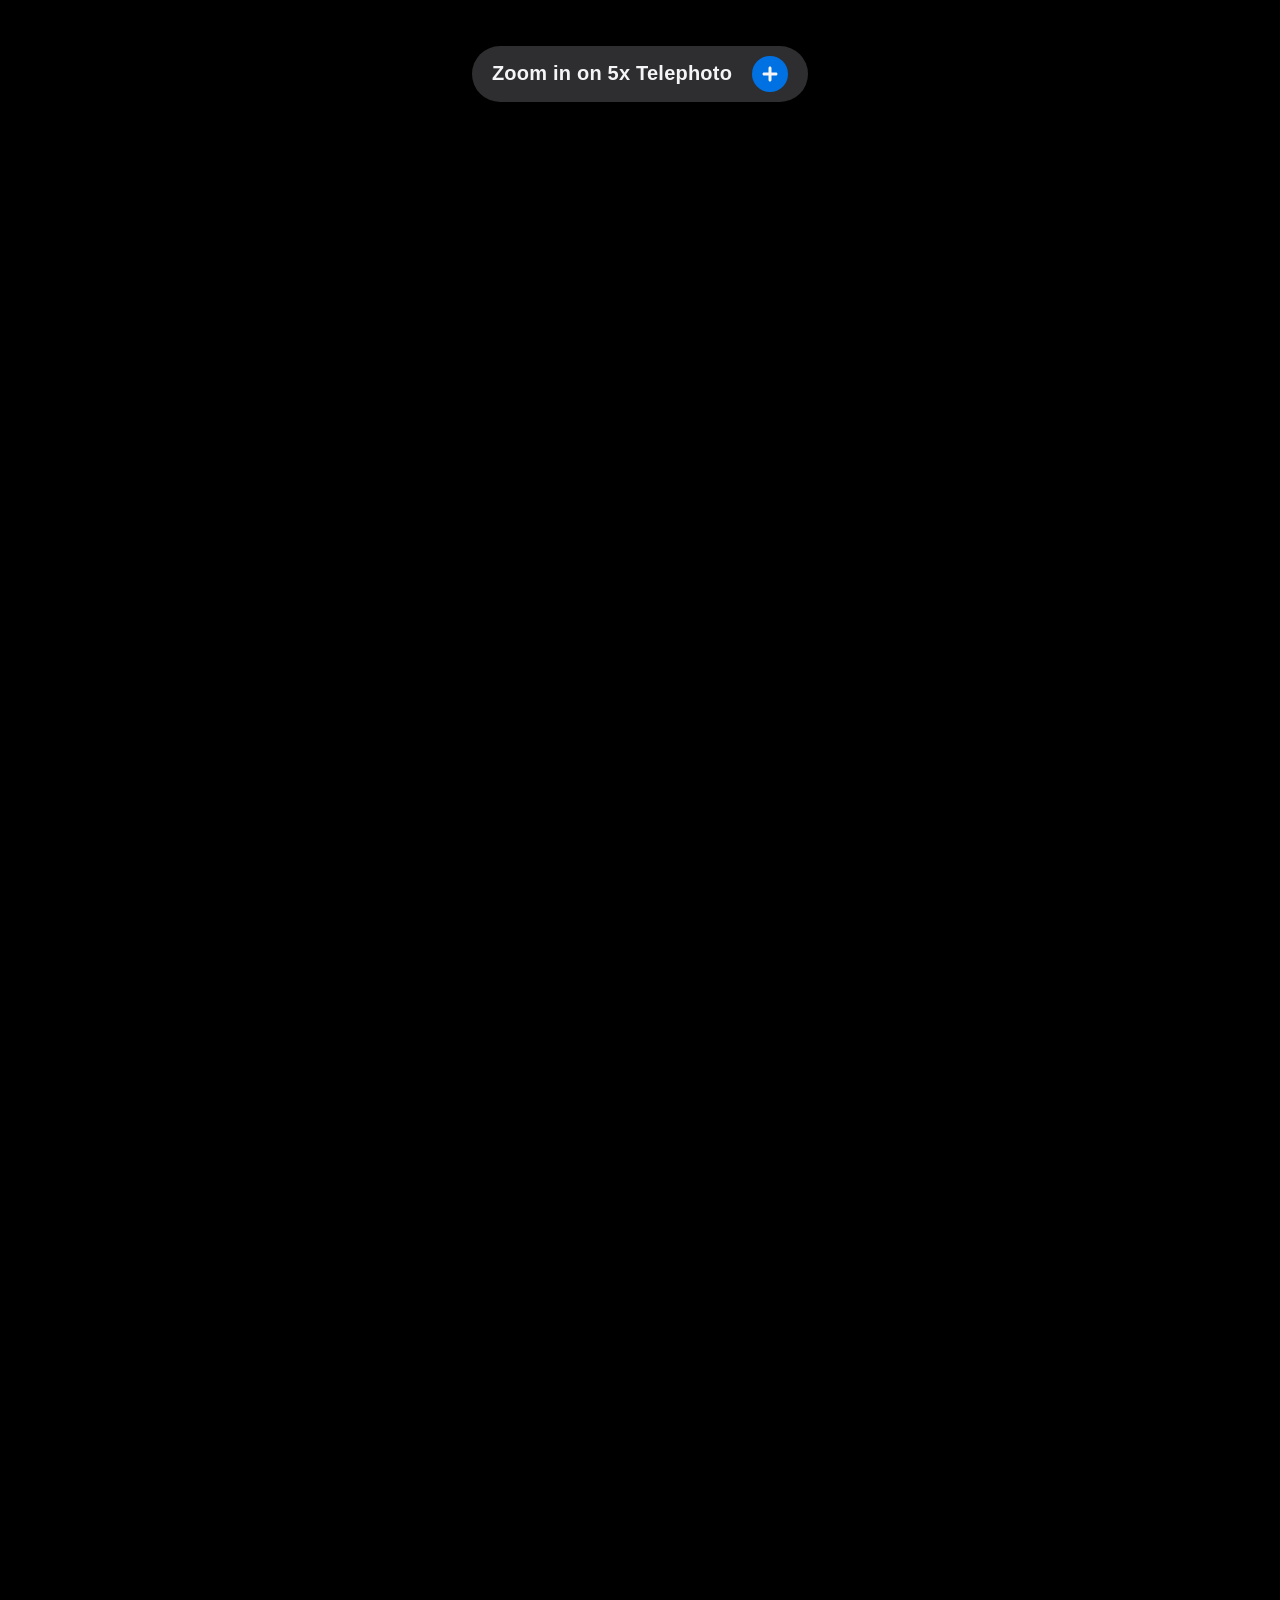
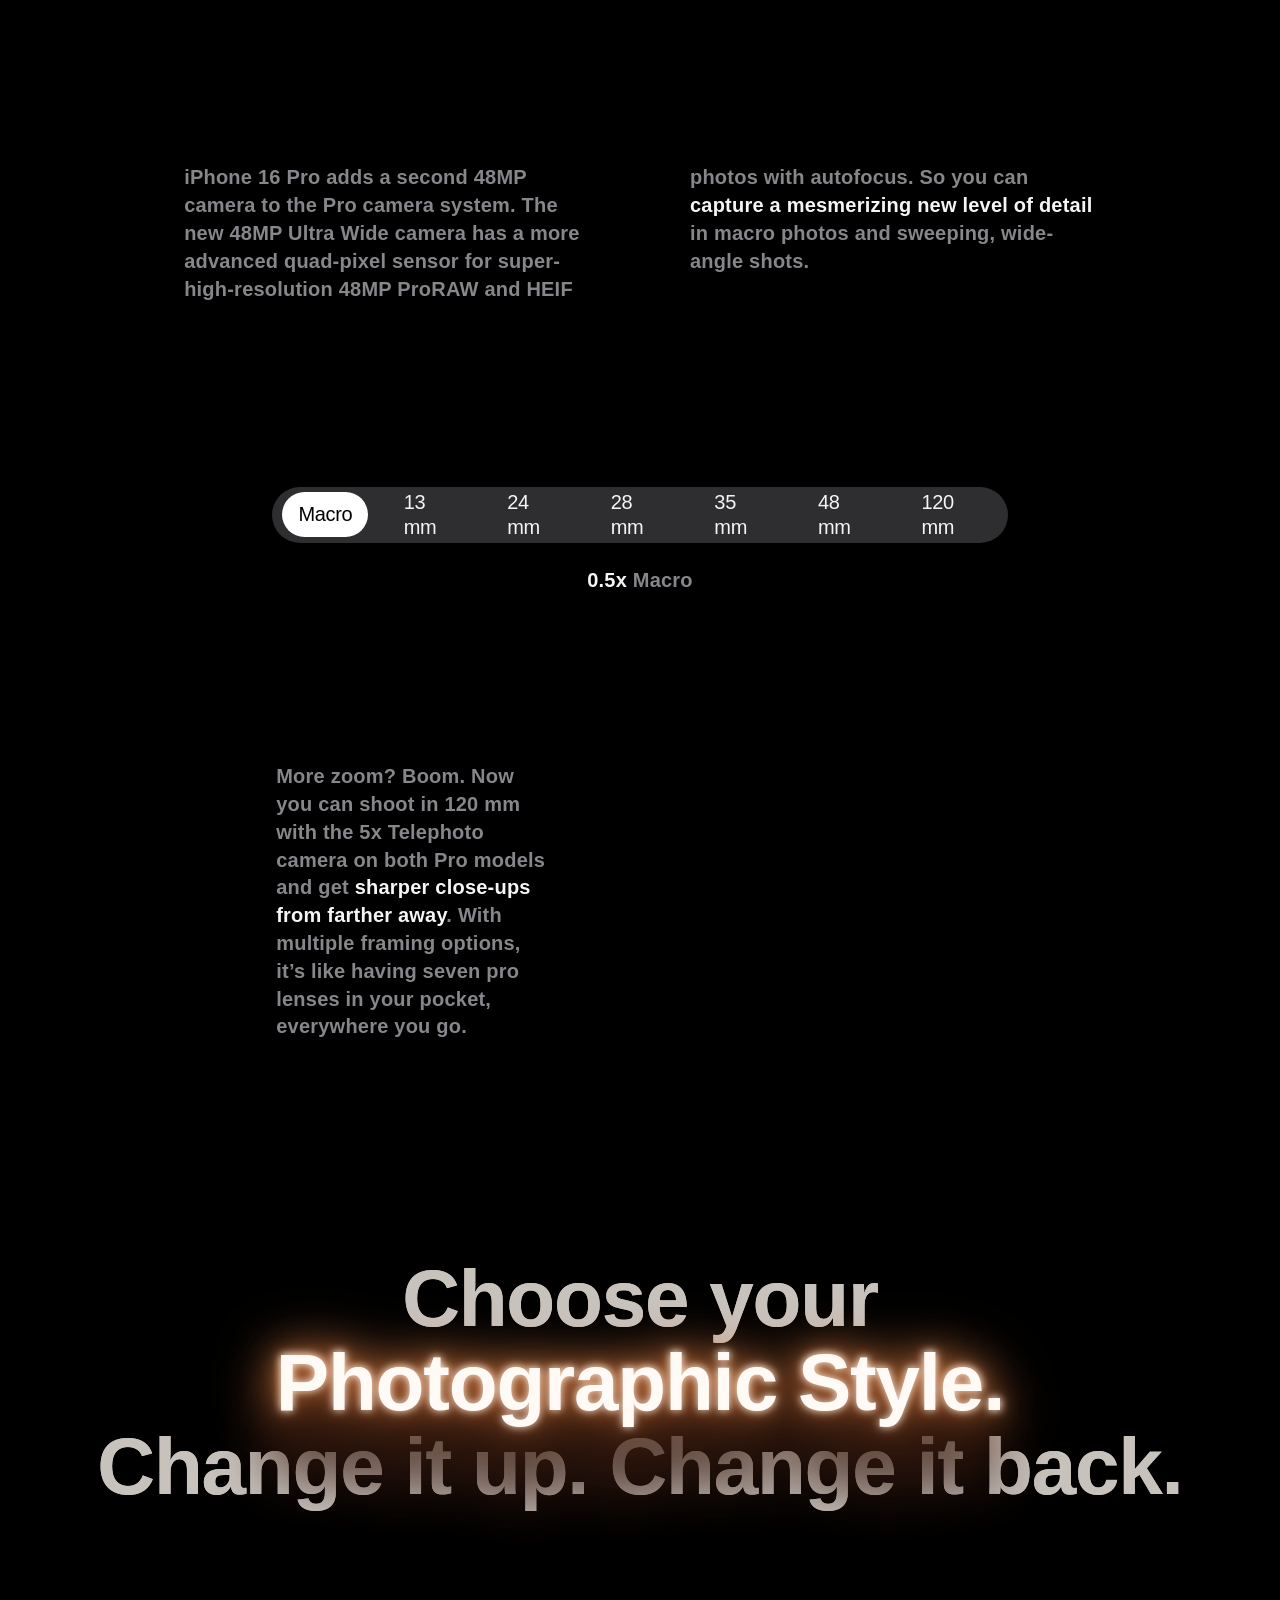
==== commit 573a00ca: "modified:   css/component.css 	modified:   css/effect.css 	modified:   index.html" ====
--- a/index.html
+++ b/index.html
@@ -916,7 +916,7 @@
         </div>
           
 
-          <div class="playbarcontent">
+          <!-- <div class="playbarcontent">
             <div class="playbarleft">
               <svg viewBox=" 0 0 56 56">
                 <path
@@ -932,7 +932,7 @@
               <div class="dot"></div>
               <div class="dot"></div>
             </div>
-          </div>
+          </div> -->
         </div>
         <div class="sectiontitlecontent viewportcontent ">
           <div class="title rowcontainer">
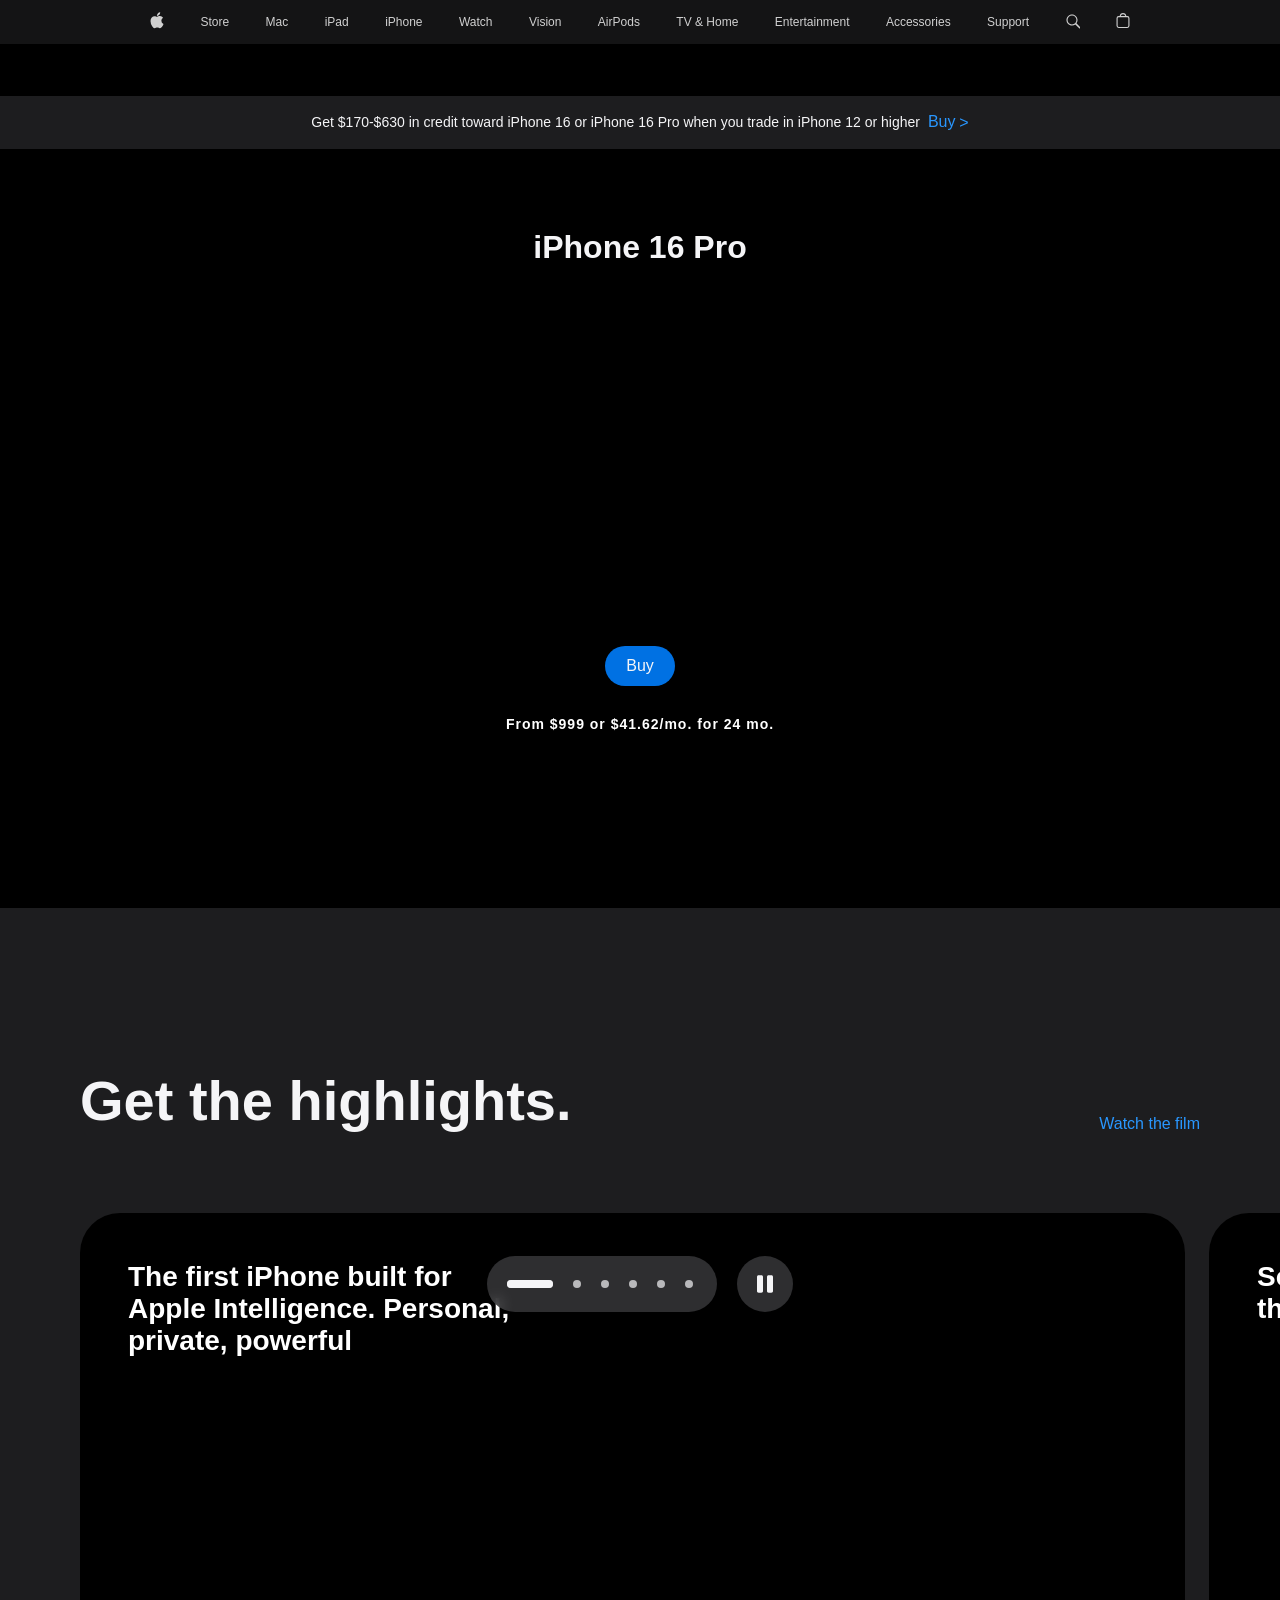
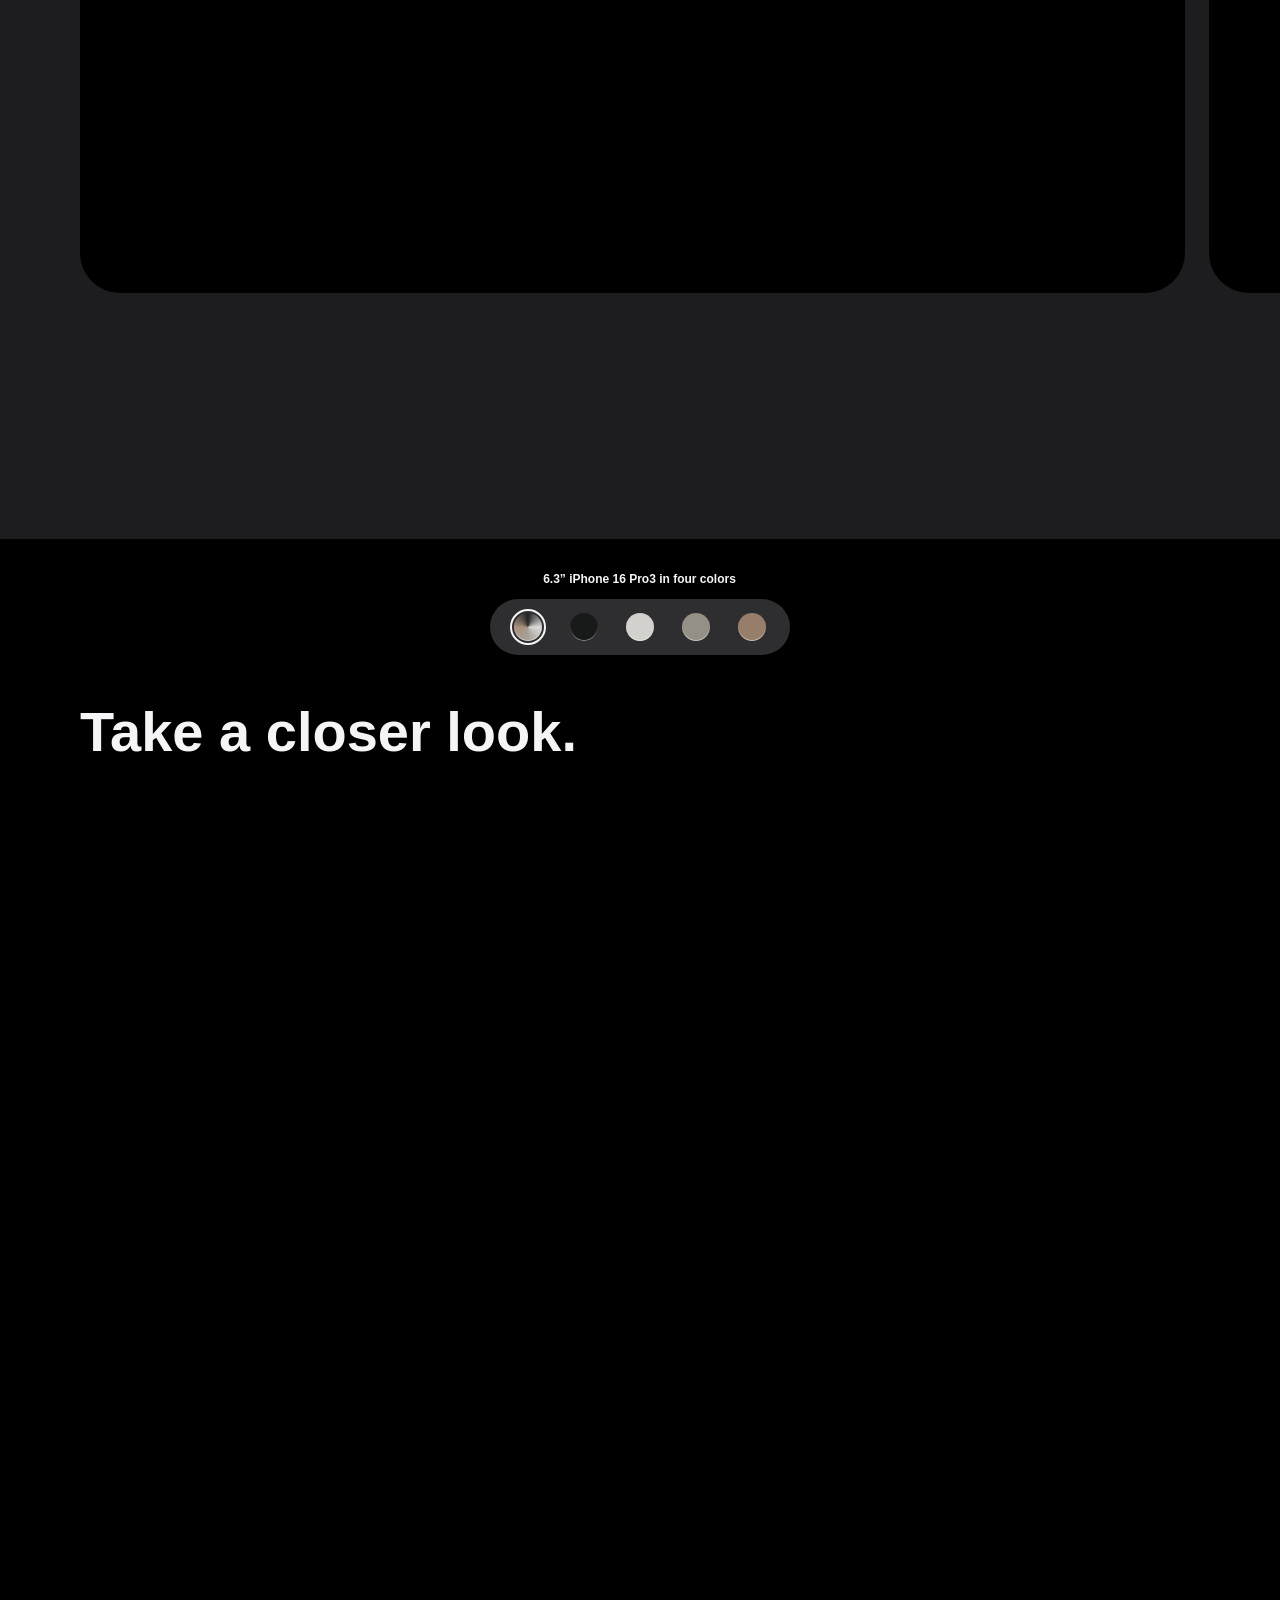
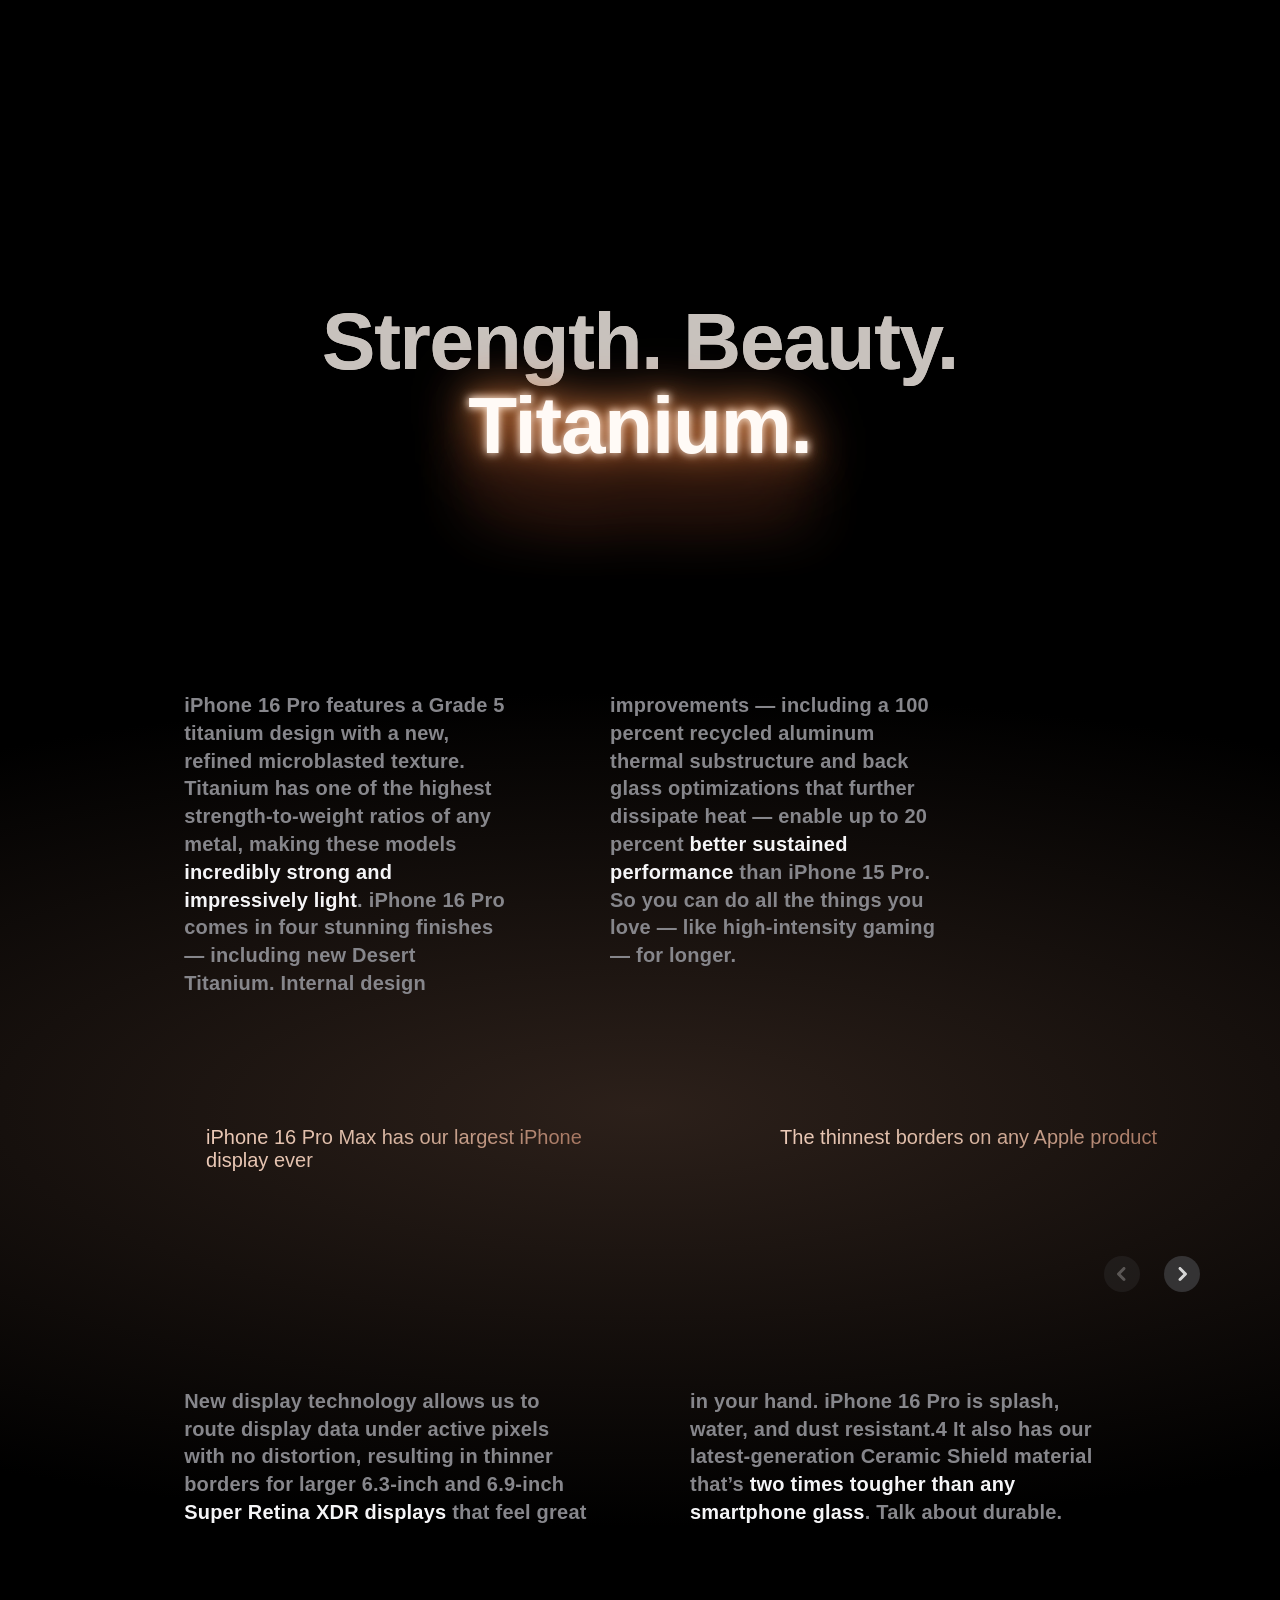
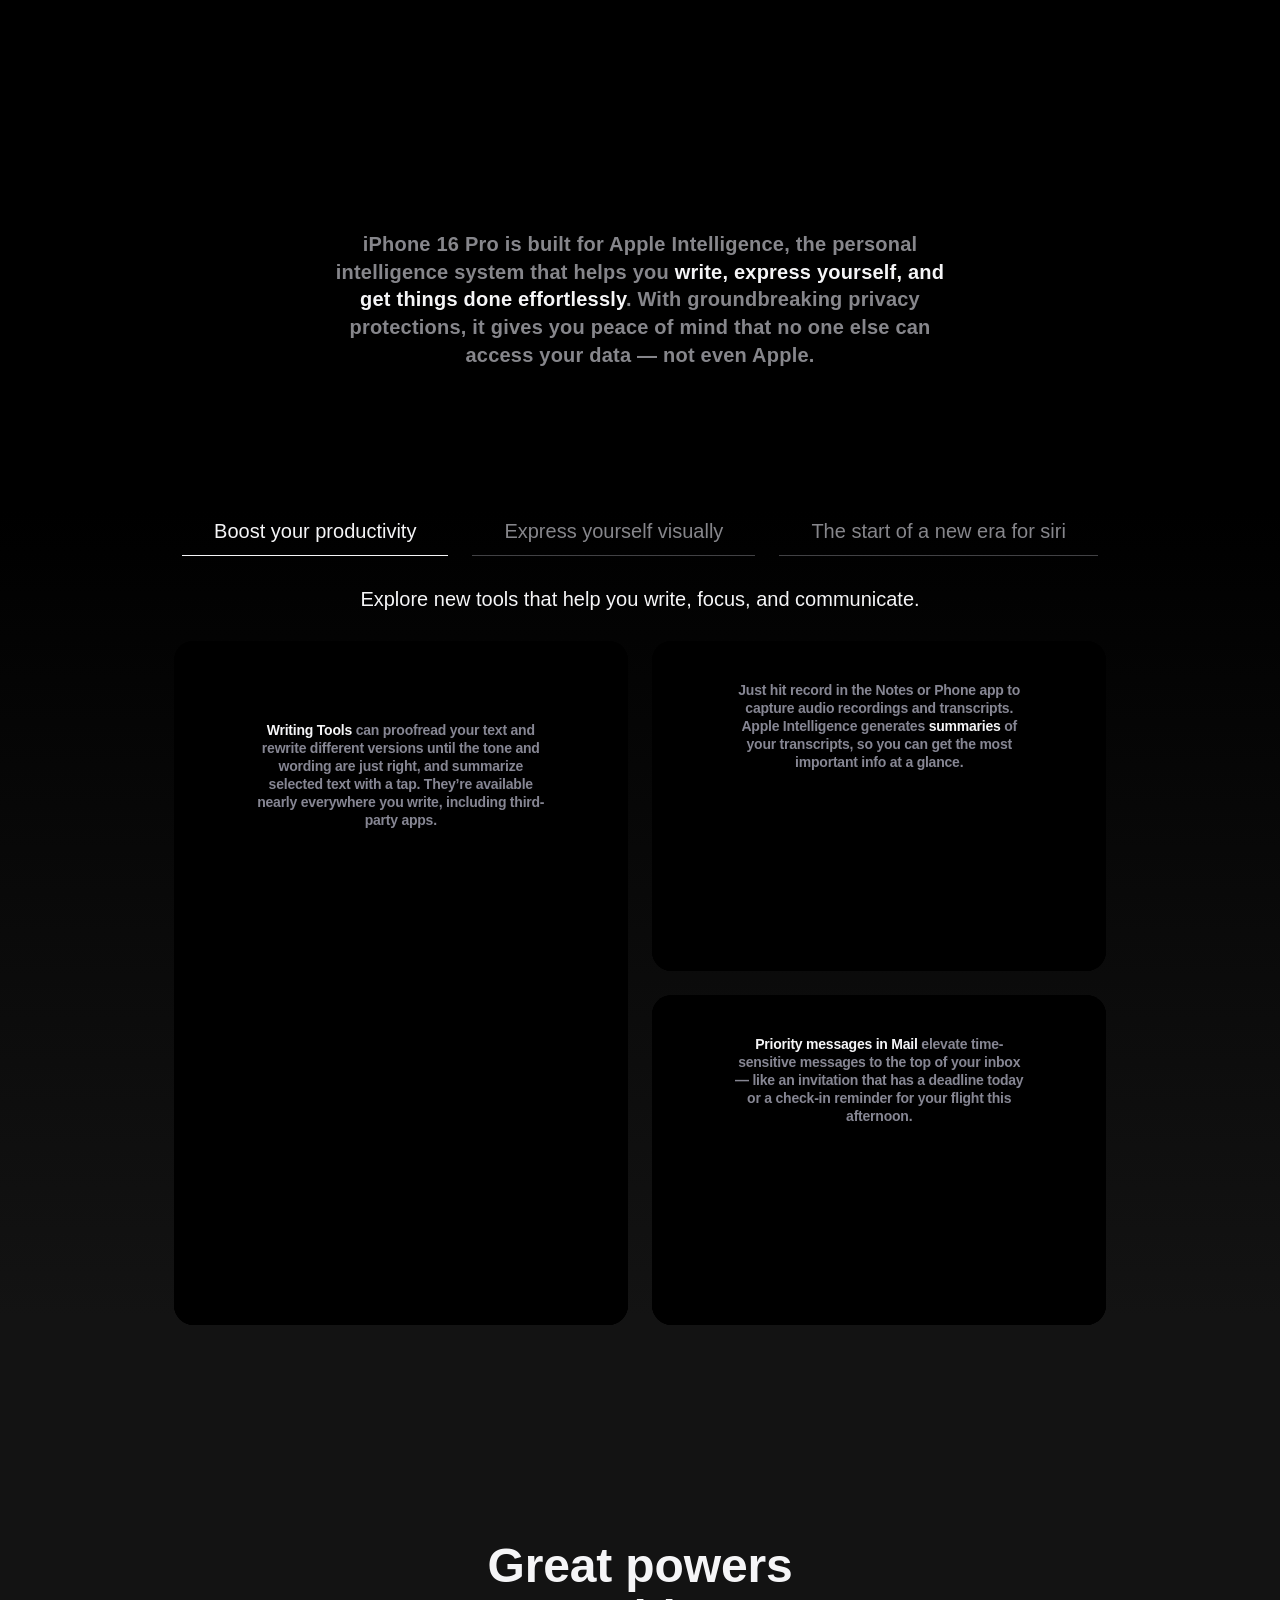
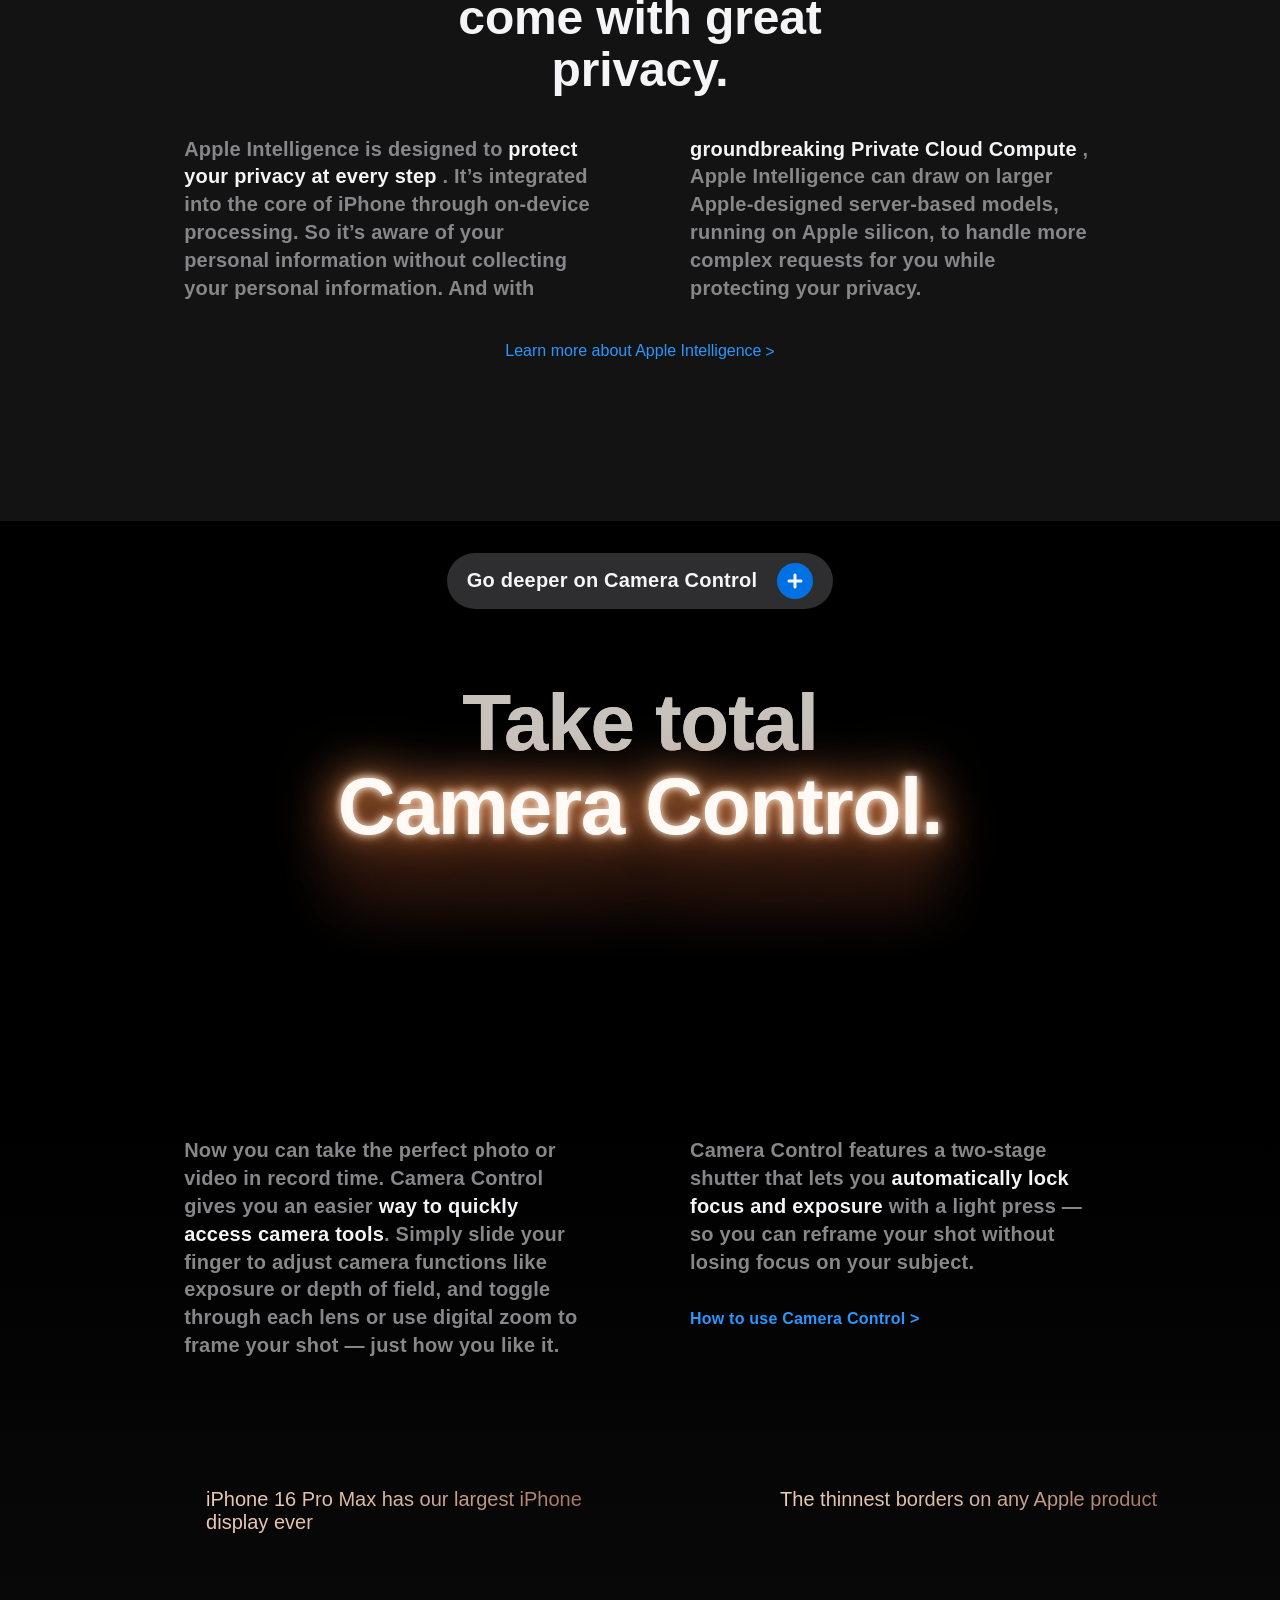
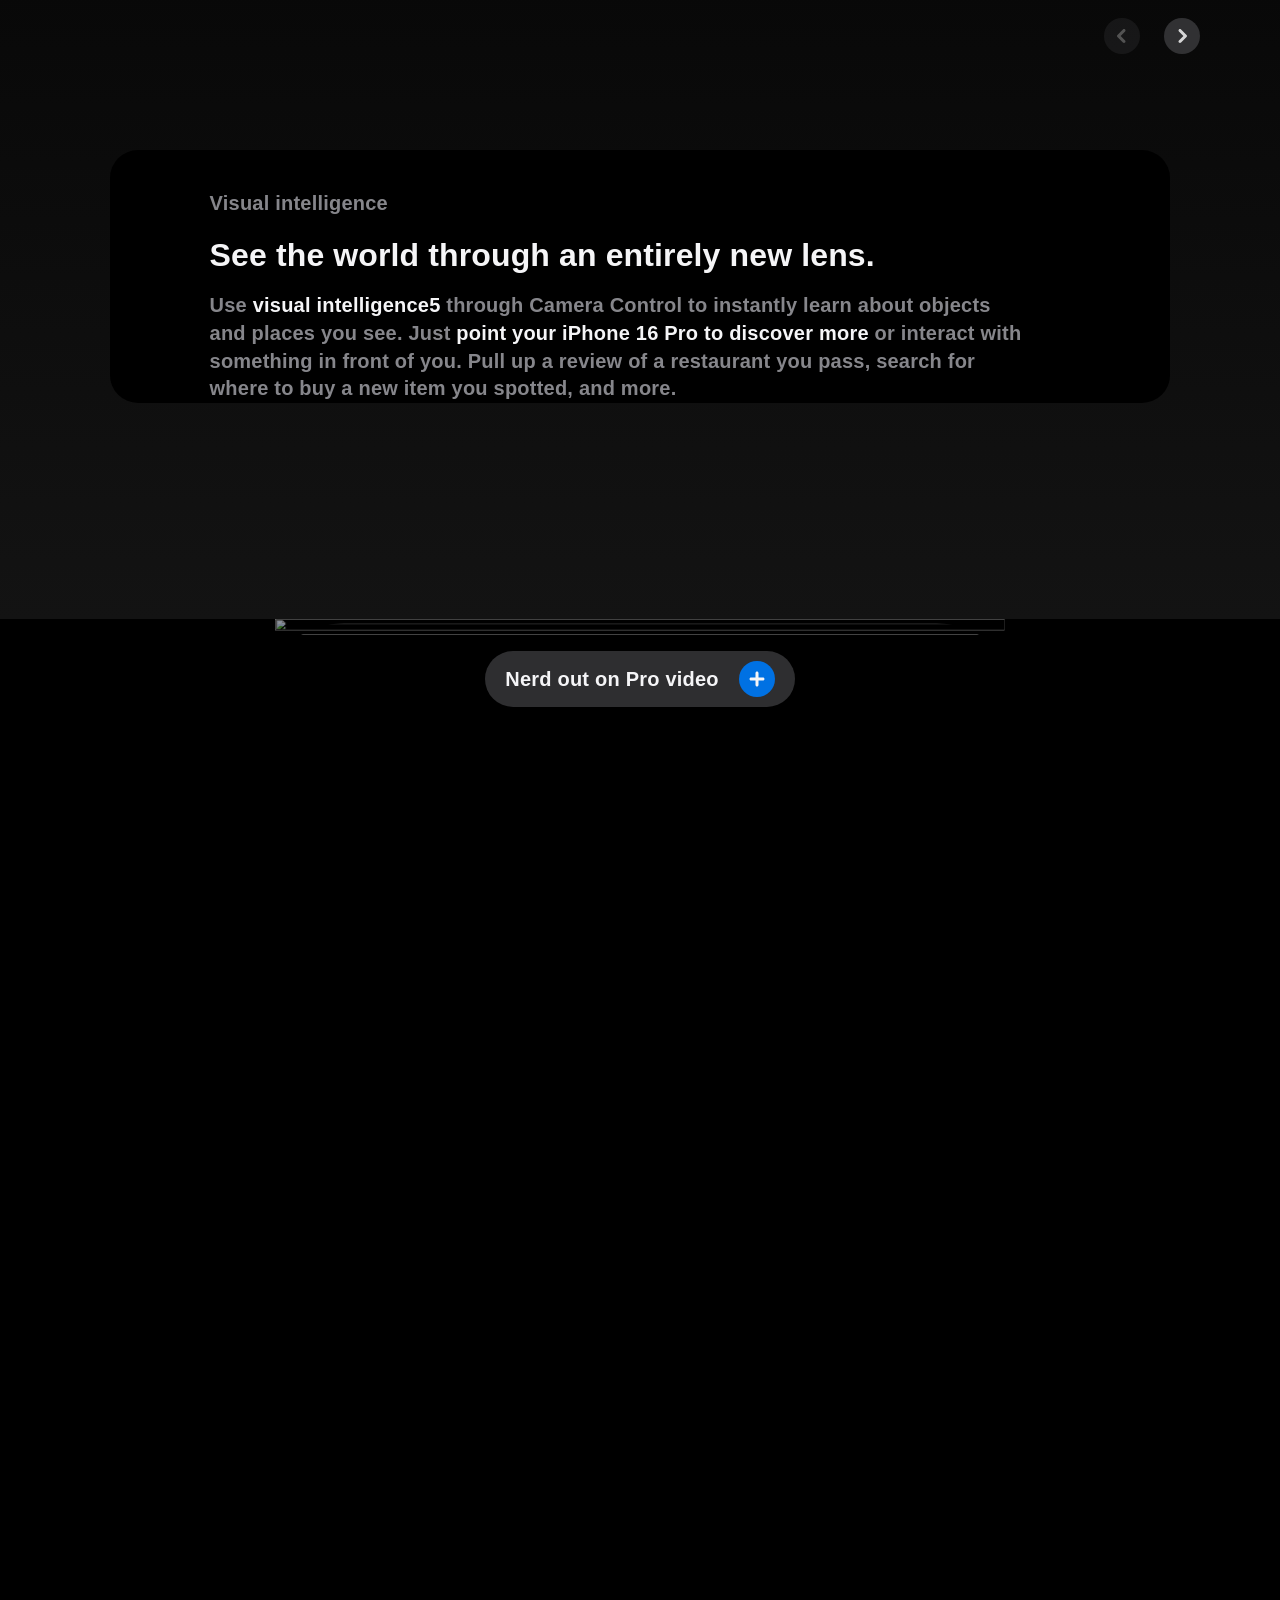
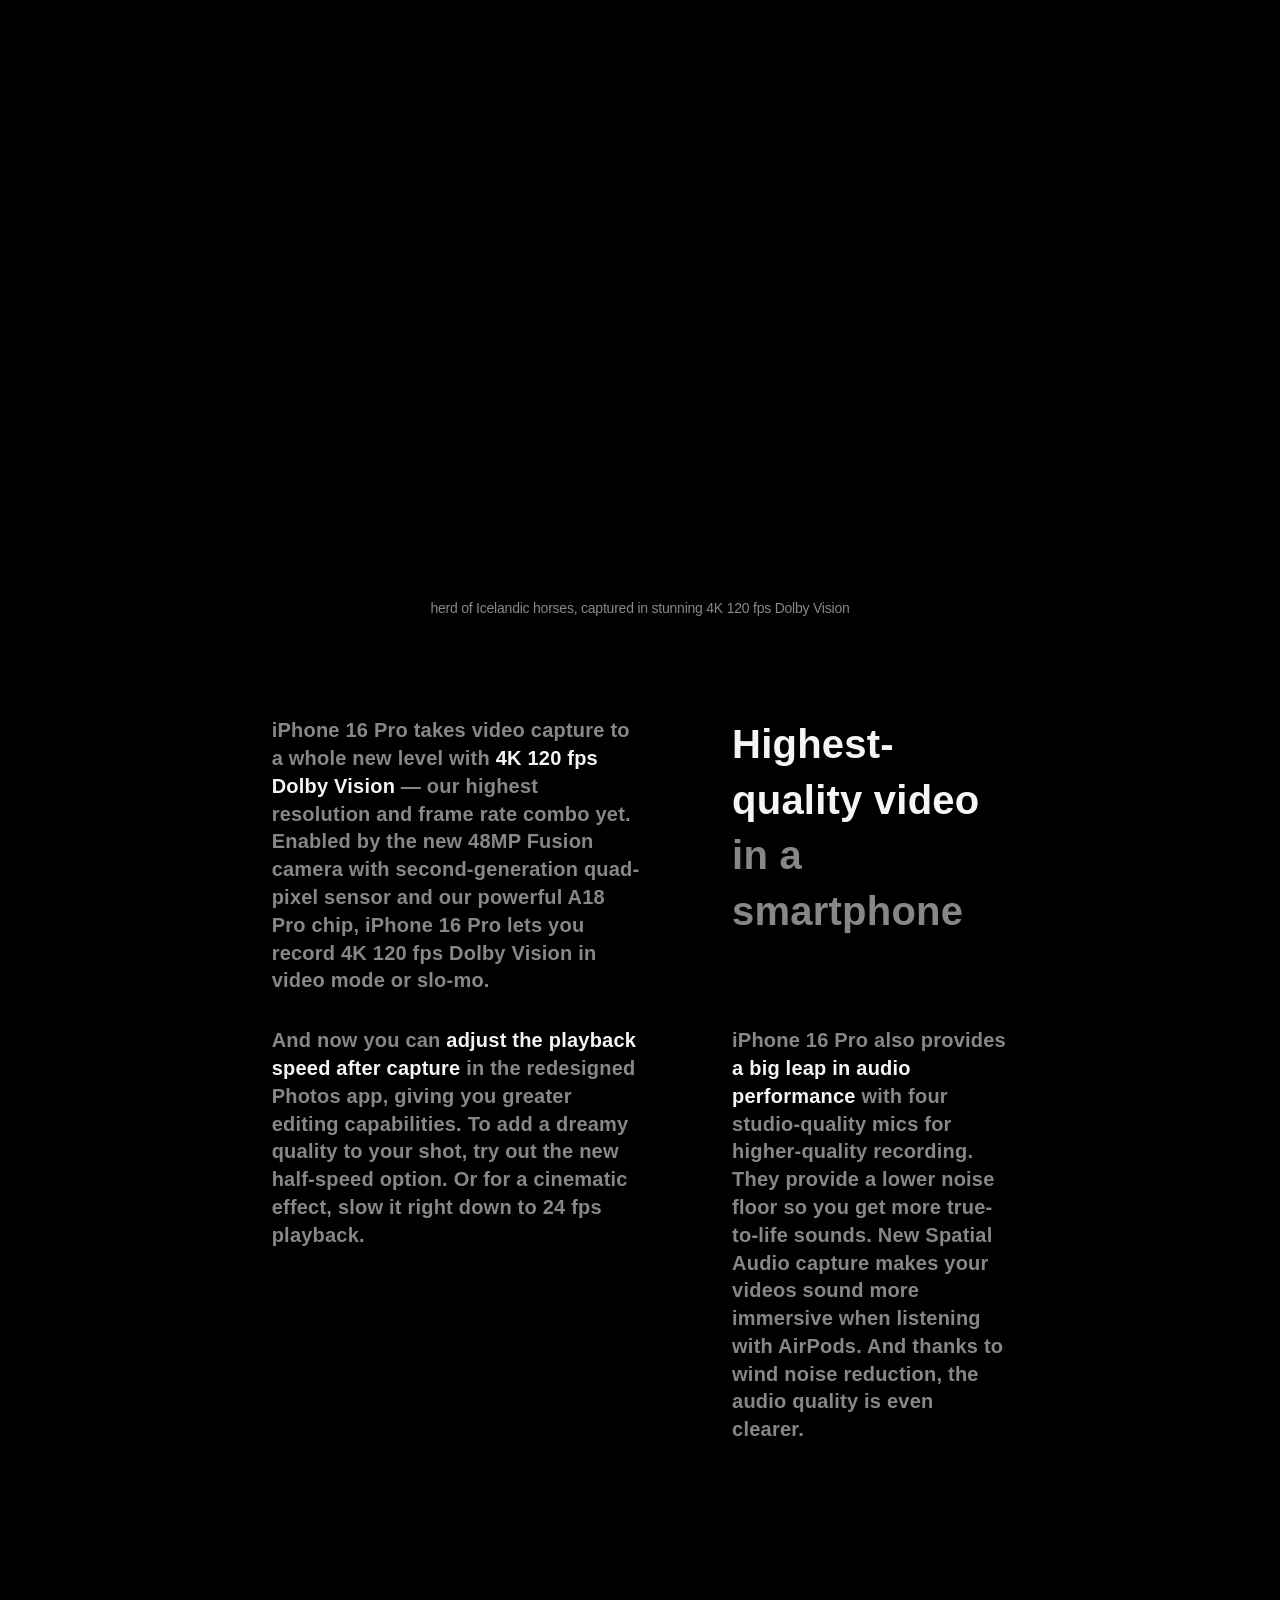
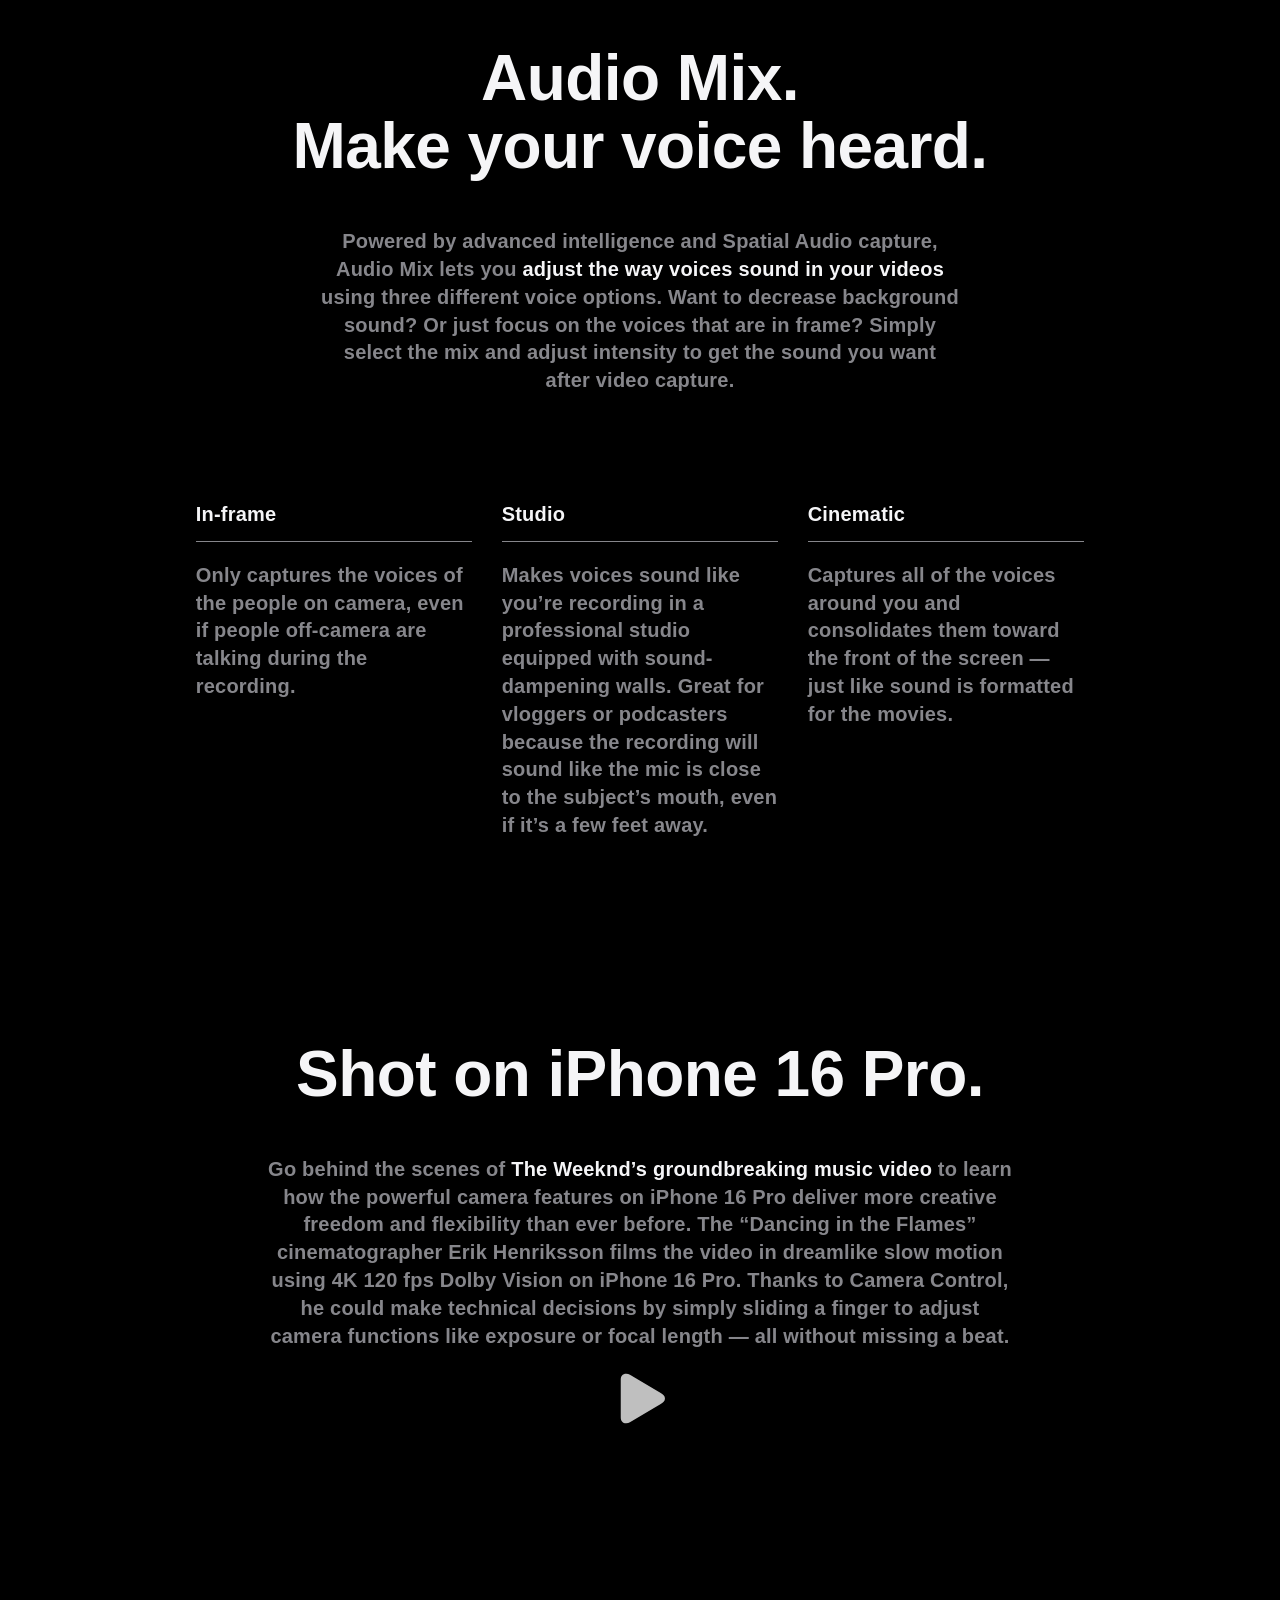
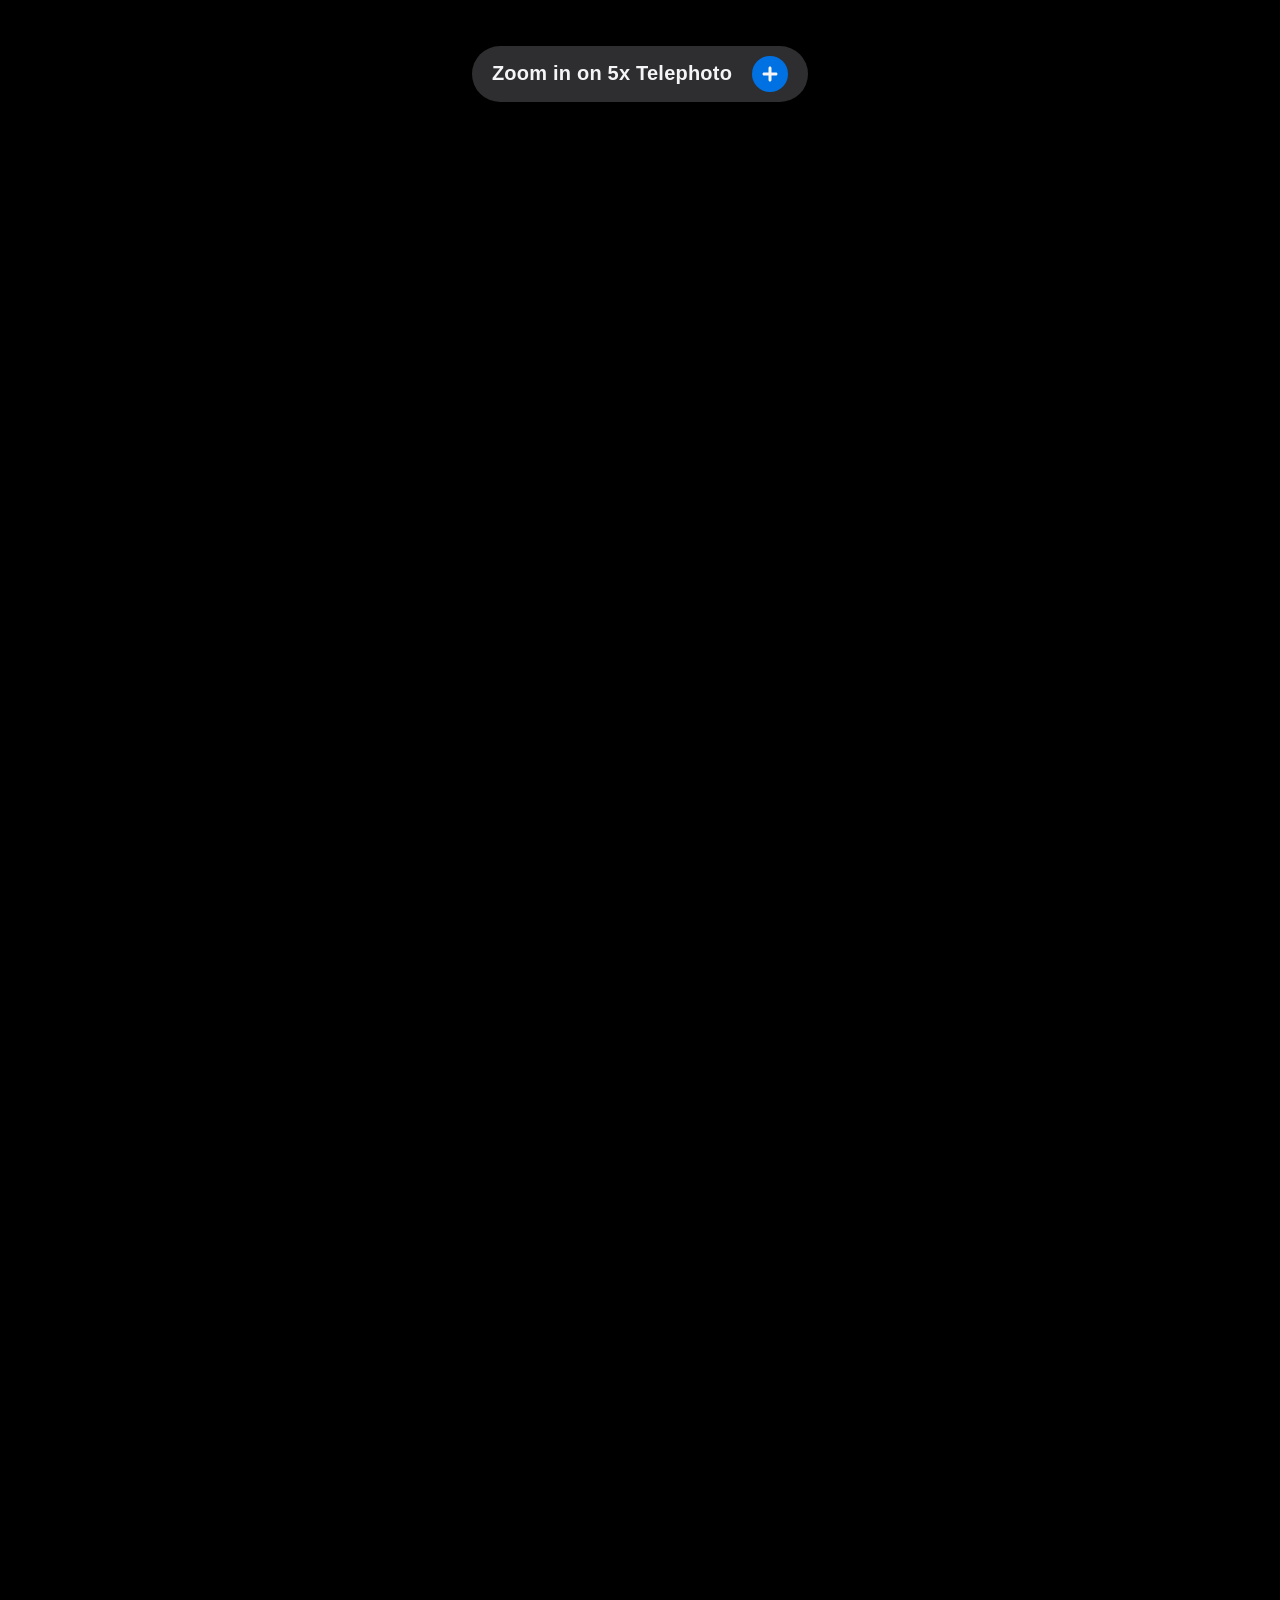
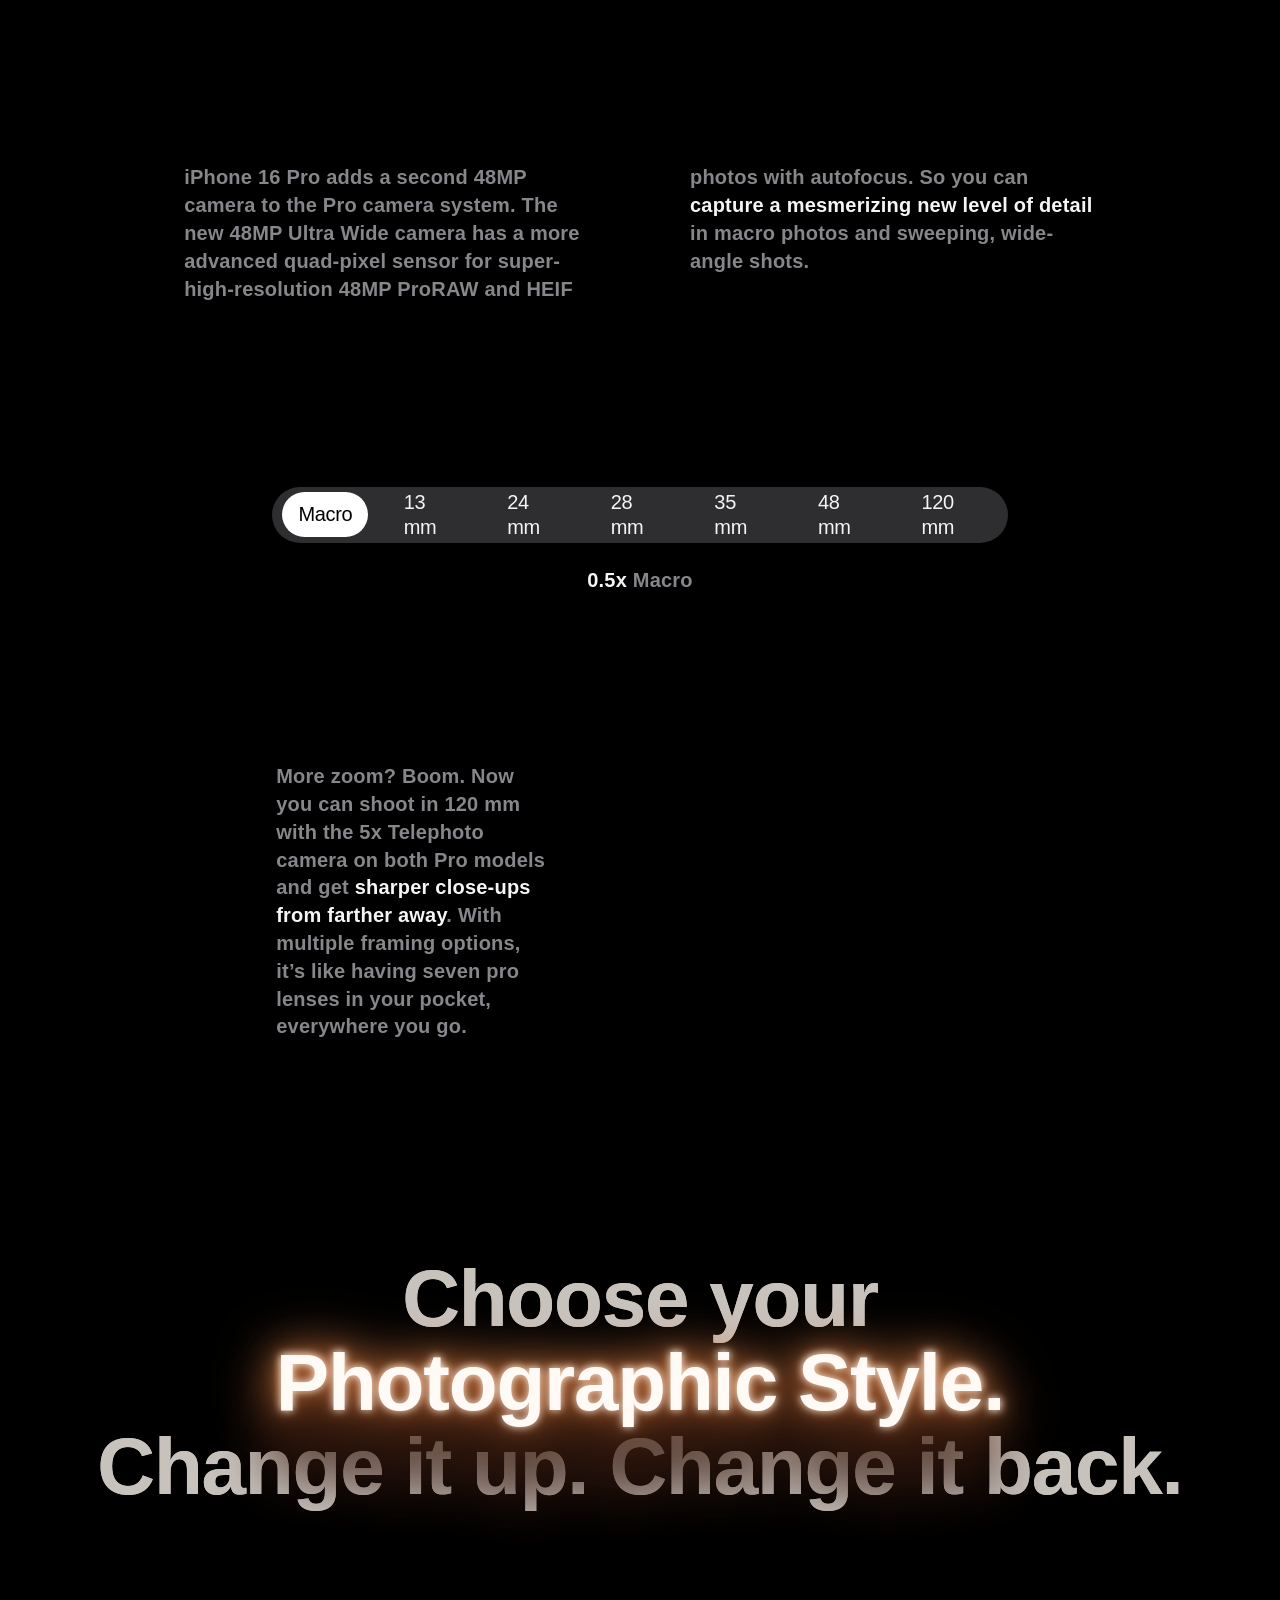
==== commit 5ee6a13a: "modified:   css/component.css 	modified:   index.html 	modified:   js/index.js" ====
--- a/index.html
+++ b/index.html
@@ -900,7 +900,7 @@
         <div class="playbaraccesscontainer">
           
         <div class="bouncecircle bouncecircle_left">
-          <div class="dot longdot"></div>
+          <div class="dot selected"></div>
           <div class="dot"></div>
           <div class="dot"></div>
           <div class="dot"></div>
@@ -908,10 +908,15 @@
           <div class="dot"></div>
         </div>
         <div class="bouncecircle bouncecircle_right">
-          <svg viewBox=" 0 0 56 56">
-            <path
-              d="m23.7555 36.6237c.4478 0 .8598-.1343 1.4241-.4568l10.9178-6.3322c.8598-.5016 1.3614-1.021 1.3614-1.8361 0-.8061-.5016-1.3255-1.3614-1.8271l-10.9178-6.3322c-.5643-.3314-.9762-.4657-1.4241-.4657-.9315 0-1.7555.7165-1.7555 1.9435v13.3629c0 1.227.824 1.9435 1.7555 1.9435z"
-            ></path>
+          <svg class="icon-control icon-control-play-super svg-icon play-icon" xmlns="http://www.w3.org/2000/svg" viewBox="0 0 56 56">
+            <path d="m23.7555 36.6237c.4478 0 .8598-.1343 1.4241-.4568l10.9178-6.3322c.8598-.5016 1.3614-1.021 1.3614-1.8361 0-.8061-.5016-1.3255-1.3614-1.8271l-10.9178-6.3322c-.5643-.3314-.9762-.4657-1.4241-.4657-.9315 0-1.7555.7165-1.7555 1.9435v13.3629c0 1.227.824 1.9435 1.7555 1.9435z"></path>
+          </svg>
+          <svg class="icon-control icon-control-pause-super svg-icon pause-icon" xmlns="http://www.w3.org/2000/svg" viewBox="0 0 56 56">
+            <path d="m21.7334 36.67h2.5342c1.1483 0 1.7324-.5796 1.7324-1.7193v-13.9015c0-1.12-.5841-1.6898-1.7324-1.7193h-2.5342c-1.1483 0-1.7324.5698-1.7324 1.7193v13.9015c-.0297 1.1396.5544 1.7193 1.7324 1.7193zm9.9992 0h2.5347c1.1485 0 1.7327-.5796 1.7327-1.7193v-13.9015c0-1.12-.5842-1.7193-1.7327-1.7193h-2.5347c-1.1485 0-1.7327.5698-1.7327 1.7193v13.9015c0 1.1396.5545 1.7193 1.7327 1.7193z"></path>
+          </svg>
+          <svg class="icon-control icon-control-replay-super svg-icon replay-icon" xmlns="http://www.w3.org/2000/svg" viewBox="0 0 56 56">
+            <path d="m36.2448 26.6447c-1.1073 0-2.0052.8978-2.0052 2.0052 0 3.4405-2.7992 6.2397-6.2397 6.2397s-6.2397-2.7992-6.2397-6.2397 2.7992-6.2397 6.2397-6.2397c.0283 0 .0546-.0072.0825-.0083l-1.2839 1.2841c-.7833.7828-.7833 2.0526 0 2.8354.3911.3916.9047.5874 1.4177.5874s1.0266-.1958 1.4177-.5874l4.4406-4.4406c.7833-.7828.7833-2.0526 0-2.8354l-4.657-4.657c-.7823-.7833-2.0531-.7833-2.8354 0-.7833.7828-.7833 2.0526 0 2.8354l.9973.9974c-5.4561.223-9.8295 4.7189-9.8295 10.2287 0 5.6517 4.5983 10.25 10.25 10.25s10.25-4.5983 10.25-10.25c0-1.1073-.8978-2.0052-2.0052-2.0052z"></path>
+          </svg>
           </svg>
         </div>
           
